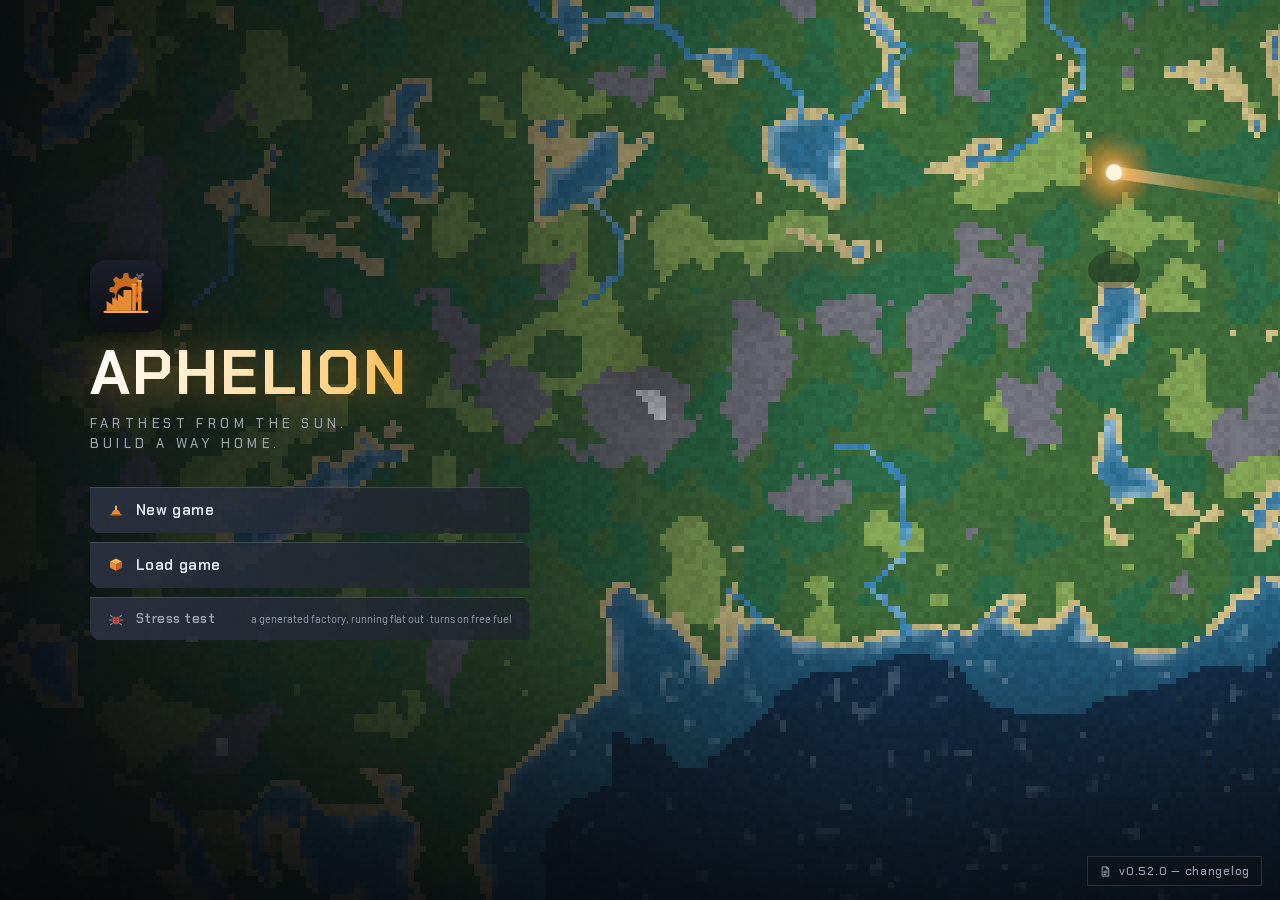
==== index.html @ 9bd1538e "Deploy demo — v0.52.0" ====
<!doctype html>
<html lang="en">
  <head>
    <meta charset="UTF-8" />
    <meta name="viewport" content="width=device-width, initial-scale=1.0" />
    <link rel="icon" href="./favicon.ico" sizes="16x16 32x32 48x48 64x64 256x256" />
    <link rel="icon" type="image/svg+xml" href="./icon.svg" />
    <link rel="icon" type="image/png" sizes="256x256" href="./icon-256.png" />
    <link rel="apple-touch-icon" href="./icon-192.png" />
    <link rel="manifest" href="./manifest.webmanifest" />
    <meta name="theme-color" content="#0f1116" />
    <title>Aphelion</title>
    <script type="module" crossorigin src="./assets/index-D5P4WOGK.js"></script>
    <link rel="stylesheet" crossorigin href="./assets/index-BuxXtke6.css">
  </head>
  <body>
    <div id="root"></div>
  </body>
</html>
---- assets/index-BuxXtke6.css ----
@font-face{font-family:Chakra Petch;font-style:normal;font-display:swap;font-weight:500;src:url(./chakra-petch-latin-500-normal-BR1ody1F.woff2) format("woff2"),url(./chakra-petch-latin-500-normal-CnUQnZ4D.woff) format("woff")}@font-face{font-family:Chakra Petch;font-style:normal;font-display:swap;font-weight:600;src:url(./chakra-petch-latin-600-normal-DVQm9bgb.woff2) format("woff2"),url(./chakra-petch-latin-600-normal-DQKfcdKo.woff) format("woff")}@font-face{font-family:Chakra Petch;font-style:normal;font-display:swap;font-weight:700;src:url(./chakra-petch-latin-700-normal-CnDBPjkL.woff2) format("woff2"),url(./chakra-petch-latin-700-normal-D1s_c2du.woff) format("woff")}@font-face{font-family:Barlow;font-style:normal;font-display:swap;font-weight:400;src:url(./barlow-latin-400-normal-qiz4-Cze.woff2) format("woff2"),url(./barlow-latin-400-normal-fsAxiSwU.woff) format("woff")}@font-face{font-family:Barlow;font-style:normal;font-display:swap;font-weight:500;src:url(./barlow-latin-500-normal-BPAOfeC8.woff2) format("woff2"),url(./barlow-latin-500-normal-C1h8hMer.woff) format("woff")}@font-face{font-family:Barlow;font-style:normal;font-display:swap;font-weight:600;src:url(./barlow-latin-600-normal-DILqtrty.woff2) format("woff2"),url(./barlow-latin-600-normal-CNwfPWQD.woff) format("woff")}@font-face{font-family:Barlow;font-style:normal;font-display:swap;font-weight:700;src:url(./barlow-latin-700-normal-A9pxMQ4z.woff2) format("woff2"),url(./barlow-latin-700-normal-__SGTsZ1.woff) format("woff")}:root{--bg: #0f1116;--panel: #191c24;--panel-2: #212530;--border: #2c313d;--text: #e6e9ef;--muted: #9aa3b2;--accent: #f5a623;--font-display: "Chakra Petch", system-ui, sans-serif;--font-body: "Barlow", system-ui, -apple-system, "Segoe UI", Roboto, sans-serif;--snap: cubic-bezier(.2, .9, .3, 1.4);--snap-fast: .1s var(--snap);--hud-top: 44px;--hud-bottom: 58px;--inv-rail: 318px;--chamfer: 12px;--chamfer-sm: 7px;--panel-face: linear-gradient(to bottom, #232833, #171a22);--panel-face-lit: linear-gradient(to bottom, #2b3140, #1d212b);--edge-hi: rgba(255, 255, 255, .14);--edge-lo: rgba(0, 0, 0, .55);--cast: 0 10px 30px rgba(0, 0, 0, .55);color-scheme:dark}*{box-sizing:border-box}body{margin:0;height:100vh;overflow:hidden;background:var(--bg);color:var(--text);font-family:var(--font-display);font-variant-numeric:tabular-nums;-webkit-user-select:none;user-select:none}.cheat-hint,.cheat-toggle-hint,.sensor-note,.hub-relocate-hint,.building-desc,.hub-lead,.burner-fuel-hint,.burner-hint,.inv-hint,.inv-bin-hint,.item-popover-desc,.map-power-hint,.map-power-hint-done,.map-power-confirm-note,.power-draft-tip,.power-build-tip,.belt-draft-tip,.belt-build-tip,.map-belt-hint,.map-belt-hint-text{font-family:var(--font-body);font-variant-numeric:normal;letter-spacing:.01em}.app{position:fixed;top:0;right:0;bottom:0;left:0;overflow:hidden}.stage{position:absolute;top:0;right:0;bottom:0;left:0;z-index:0}.hud-strip{position:absolute;top:0;left:0;right:0;z-index:35;display:flex;align-items:center;justify-content:space-between;gap:12px;padding:8px 14px;background:linear-gradient(to bottom,#080a0ee6,#080a0e00);pointer-events:none}.hud-strip>*{pointer-events:auto}.brand{display:flex;align-items:center;gap:8px;font-size:15px;font-weight:700;text-transform:uppercase;letter-spacing:.14em;color:var(--muted);text-shadow:0 1px 3px rgba(0,0,0,.8)}.brand-icon{width:22px;height:22px}.hud-strip-actions{display:flex;align-items:center;gap:8px}.ui-icon{vertical-align:middle;flex-shrink:0}.topbar-actions{display:flex;align-items:center;gap:8px}.reset,.options-btn{display:inline-flex;align-items:center;gap:6px;background:#181b23d1;border:none;color:var(--muted);padding:6px 12px;border-radius:3px;font-size:12px;font-weight:600;text-transform:uppercase;letter-spacing:.08em;cursor:pointer;box-shadow:inset 0 1px 0 var(--edge-hi),inset 0 0 0 1px #ffffff14,inset 0 -2px 0 var(--edge-lo);transition:color .1s var(--snap),background .1s var(--snap),transform .06s var(--snap)}.reset:hover,.options-btn:hover{color:var(--text);background:var(--panel-face-lit)}.reset:active,.options-btn:active{transform:translateY(2px);box-shadow:inset 0 1px 0 var(--edge-hi),inset 0 0 0 1px #ffffff14,inset 0 -1px 0 var(--edge-lo)}.options-modal{text-align:left;min-width:300px}.options-modal h2{margin:0 0 18px}.option-row{display:flex;flex-direction:column;gap:10px;margin-bottom:22px}.option-label{font-size:13px;color:var(--muted);text-transform:uppercase;letter-spacing:.06em}.lang-select{position:relative;min-width:180px}.options-modal .lang-trigger{width:100%;margin-top:0;display:flex;align-items:center;gap:10px;background:var(--panel-2);color:var(--text);border:1px solid var(--border);font-weight:600;padding:9px 12px;cursor:pointer}.options-modal .lang-trigger:hover,.lang-select.open .lang-trigger{border-color:var(--muted)}.lang-caret{margin-left:auto;color:var(--muted);font-size:12px;transition:transform .15s ease}.lang-select.open .lang-caret{transform:rotate(180deg)}.lang-menu{position:absolute;top:calc(100% + 4px);left:0;right:0;margin:0;padding:4px;list-style:none;background:var(--panel-2);border:1px solid var(--border);border-radius:3px;box-shadow:0 8px 24px #0006;z-index:20}.options-modal .lang-option{width:100%;margin-top:0;display:flex;align-items:center;gap:10px;background:transparent;color:var(--text);border:1px solid transparent;font-weight:600;padding:8px 10px;cursor:pointer}.options-modal .lang-option:hover{background:var(--panel)}.options-modal .lang-option.active{color:var(--accent)}.lang-name{flex:1;text-align:left}.lang-flag{width:22px;height:15px;border-radius:2px;object-fit:cover;flex:none;box-shadow:0 0 0 1px #00000040}.options-modal .modal-close-btn{width:100%}.cheat-section{margin:4px 0 22px;padding:14px 14px 16px;border:1px dashed var(--border);border-radius:3px;background:var(--panel-2)}.cheat-heading{margin:0 0 4px;font-size:13px;text-transform:uppercase;letter-spacing:.06em;color:var(--muted);display:flex;align-items:center;gap:6px}.cheat-hint{margin:0 0 14px;font-size:12px;color:var(--muted)}.cheat-row{margin-bottom:0}.cheat-row .option-label{display:flex;align-items:baseline;justify-content:space-between;text-transform:none;letter-spacing:normal;font-size:14px;color:var(--text)}.cheat-value{font-variant-numeric:tabular-nums;font-weight:700;color:var(--accent)}.cheat-slider{width:100%;accent-color:var(--accent);cursor:pointer}.cheat-toggle-row{margin-top:16px}.cheat-toggle-label{flex-direction:column;align-items:flex-start;gap:2px}.cheat-toggle-hint{margin:0}.options-modal .cheat-switch{display:flex;align-items:center;gap:10px;margin-top:10px;padding:0;border:0;border-radius:0;background:none;cursor:pointer;color:var(--muted);font-size:13px;font-weight:700}.cheat-switch-track{position:relative;width:44px;height:24px;border-radius:2px;background:#12141a;border:1px solid var(--border);box-shadow:inset 0 2px 3px #0009;transition:background .12s var(--snap),border-color .12s var(--snap)}.cheat-switch-thumb{position:absolute;top:2px;left:2px;width:18px;height:18px;border-radius:2px;background:var(--muted);box-shadow:inset 0 1px #ffffff59,inset 0 -2px #00000059;transition:transform .12s var(--snap),background .12s var(--snap)}.cheat-switch.on .cheat-switch-track{background:color-mix(in srgb,var(--accent) 35%,transparent);border-color:var(--accent)}.cheat-switch.on .cheat-switch-thumb{transform:translate(20px);background:var(--accent)}.cheat-switch.on .cheat-switch-text{color:var(--accent)}.chamfer{clip-path:polygon(var(--chamfer) 0,calc(100% - var(--chamfer)) 0,100% var(--chamfer),100% calc(100% - var(--chamfer)),calc(100% - var(--chamfer)) 100%,var(--chamfer) 100%,0 calc(100% - var(--chamfer)),0 var(--chamfer))}.droppod{position:absolute;top:0;right:0;bottom:0;left:0;overflow-y:auto;padding:60px 20px 90px;margin:0 auto;max-width:780px}.hud-panel{--chamfer: 14px;position:absolute;left:18px;top:calc(var(--hud-top) + 8px);max-height:calc(100% - var(--hud-top) - var(--hud-bottom) - 20px);z-index:30;width:min(var(--panel-w, 560px),calc(100vw - 36px - var(--inv-rail)));min-width:280px;padding:1px;background:linear-gradient(to bottom,#3a4152,#23262f);clip-path:polygon(var(--chamfer) 0,calc(100% - var(--chamfer)) 0,100% var(--chamfer),100% calc(100% - var(--chamfer)),calc(100% - var(--chamfer)) 100%,var(--chamfer) 100%,0 calc(100% - var(--chamfer)),0 var(--chamfer));filter:drop-shadow(0 18px 40px rgba(0,0,0,.7));animation:hud-panel-in .14s var(--snap)}.hud-panel-hub{--panel-w: 940px}.hud-panel-tech{--panel-w: 1180px;height:calc(100% - var(--hud-top) - var(--hud-bottom) - 20px)}.hud-panel-tech .hud-panel-body,.hud-panel-tech .tech{display:flex;flex-direction:column;min-height:0;height:100%}.hud-panel-sources,.hud-panel-buildings{--panel-w: 620px}.hud-panel-close{position:absolute;top:10px;right:12px;z-index:2;display:grid;place-items:center;width:28px;height:28px;padding:0;background:none;border:none;border-radius:var(--chamfer-sm);color:var(--muted);cursor:pointer}.hud-panel-close:hover{color:var(--text);background:#ffffff0f}.hud-panel-body{max-height:calc(100vh - var(--hud-top) - var(--hud-bottom) - 22px);overflow-y:auto;overscroll-behavior:contain;padding:18px 20px;background:linear-gradient(to bottom,#15171e,#101218);clip-path:polygon(var(--chamfer) 0,calc(100% - var(--chamfer)) 0,100% var(--chamfer),100% calc(100% - var(--chamfer)),calc(100% - var(--chamfer)) 100%,var(--chamfer) 100%,0 calc(100% - var(--chamfer)),0 var(--chamfer))}@keyframes hud-panel-in{0%{opacity:0;transform:translate(-10px)}to{opacity:1;transform:none}}@media(prefers-reduced-motion:reduce){.hud-panel{animation:none}}@media(max-width:720px){:root{--inv-rail: 258px}.hud-panel{left:10px}}.action-bar{position:absolute;left:0;right:0;bottom:0;z-index:35;display:flex;justify-content:center;gap:6px;padding:10px 14px 14px;background:linear-gradient(to top,#080a0eeb,#080a0e00);pointer-events:none}.action-bar>*{pointer-events:auto}.tab{--chamfer: var(--chamfer-sm);position:relative;display:inline-flex;align-items:center;justify-content:center;gap:8px;min-width:108px;padding:9px 20px 10px;font-size:13px;font-weight:700;text-transform:uppercase;letter-spacing:.1em;color:var(--muted);cursor:pointer;border:none;background:var(--panel-face);box-shadow:inset 0 1px 0 var(--edge-hi),inset 0 -2px 0 var(--edge-lo),inset 0 0 0 1px #ffffff0f;clip-path:polygon(var(--chamfer) 0,calc(100% - var(--chamfer)) 0,100% var(--chamfer),100% 100%,0 100%,0 var(--chamfer));transition:color .1s var(--snap),background .1s var(--snap),transform .06s var(--snap)}.tab:hover{color:var(--text);background:var(--panel-face-lit)}.tab:active{transform:translateY(2px);box-shadow:inset 0 1px 0 var(--edge-hi),inset 0 -1px 0 var(--edge-lo)}.tab.active{color:#1a1200;background:linear-gradient(to bottom,#ffc257,var(--accent));box-shadow:inset 0 1px #ffffff73,inset 0 -2px #0006}.tab-key{font:inherit;font-size:9px;letter-spacing:0;line-height:1;padding:3px 4px;border-radius:2px;color:var(--muted);background:#ffffff0d;border:1px solid rgba(255,255,255,.14)}.tab:hover .tab-key{color:var(--text)}.tab.active .tab-key{color:#0009;background:#0000001a;border-color:#00000040}.inv-toggle .inv-key{font-size:9px;padding:2px 3px}.map-scan-btn .map-key{font-size:9px}.map-scan-btn:hover .map-key,.map-scan-btn.scanning .map-key{color:var(--accent);border-color:color-mix(in srgb,var(--accent) 45%,transparent)}.tab.attention{position:relative;color:var(--text);animation:tab-attention 1.8s ease-in-out infinite}.tab-badge{position:absolute;top:6px;right:6px;width:8px;height:8px;border-radius:50%;background:var(--accent);box-shadow:0 0 0 0 var(--accent);animation:tab-badge-pulse 1.8s ease-in-out infinite}@keyframes tab-attention{0%,to{color:var(--text)}50%{color:var(--accent)}}@keyframes tab-badge-pulse{0%,to{box-shadow:0 0 color-mix(in srgb,var(--accent) 70%,transparent)}50%{box-shadow:0 0 0 5px color-mix(in srgb,var(--accent) 0%,transparent)}}.sources h2,.buildings h2,.inventory h2,.hub h2,.droppod h2{margin:0 0 12px;font-size:15px;font-weight:700;text-transform:uppercase;letter-spacing:.12em;color:var(--muted)}.source-list{list-style:none;padding:0;margin:0;display:grid;grid-template-columns:repeat(auto-fit,minmax(300px,1fr));gap:12px}.source-card{--chamfer: var(--chamfer-sm);position:relative;background:var(--panel-face);border:none;border-radius:0;padding:14px 16px;box-shadow:inset 0 1px 0 var(--edge-hi),inset 0 -2px 0 var(--edge-lo),inset 0 0 0 1px #ffffff0d;clip-path:polygon(var(--chamfer) 0,100% 0,100% 100%,0 100%,0 var(--chamfer))}.source-head{display:flex;align-items:center;gap:10px}.source-title{display:flex;flex-direction:column;gap:2px;margin-right:auto}.source-name{font-weight:700}.quality{font-size:11px;text-transform:uppercase;letter-spacing:.05em;font-weight:700;width:fit-content;padding:1px 8px;border-radius:2px}.quality-poor{color:#b7bcc6;background:#9aa3b229}.quality-normal{color:#ffcf7a;background:#f5a62329}.quality-pure{color:#7fe0a0;background:#57c96429}.mine-btn{background:linear-gradient(to bottom,#ffc257,var(--accent));color:#1a1200;border:none;padding:8px 18px;border-radius:3px;font-size:13px;font-weight:700;text-transform:uppercase;letter-spacing:.06em;cursor:pointer;box-shadow:inset 0 1px #ffffff73,inset 0 -2px #00000061;transition:filter .1s var(--snap),transform .06s var(--snap)}.mine-btn:hover{filter:brightness(1.08)}.mine-btn:active:not(:disabled){transform:translateY(2px);box-shadow:inset 0 1px #ffffff4d,inset 0 -1px #00000061}.mine-btn.active{background:#2c313d;color:var(--text);border:1px solid var(--border)}.mine-btn:disabled{background:#2c313d;color:var(--muted);cursor:not-allowed;filter:none}.mine-btn.travel-btn{background:transparent;color:var(--accent);border:1px dashed color-mix(in srgb,var(--accent) 55%,transparent);font-weight:600;white-space:nowrap}.mine-btn.travel-btn:hover{filter:none;background:color-mix(in srgb,var(--accent) 10%,transparent)}.sensor .hub-lead{margin:0 0 18px}.sensor-panel{position:relative;margin-bottom:4px}.sensor-scrim{position:absolute;top:0;right:0;bottom:0;left:0;z-index:1;border-radius:3px;background:color-mix(in srgb,var(--panel) 60%,transparent);-webkit-backdrop-filter:blur(1.5px);backdrop-filter:blur(1.5px);animation:sensor-pop-fade .16s ease-out}.sensor-popover{position:absolute;left:50%;top:50%;z-index:2;width:min(360px,calc(100% - 32px));max-height:calc(100% - 32px);overflow-y:auto;padding:14px 16px;background:var(--panel-2);border:1px solid var(--border);border-radius:3px;box-shadow:0 18px 42px -14px #000000bf,0 0 0 1px #0003;transform:translate(-50%,-50%);animation:sensor-pop .18s cubic-bezier(.2,.9,.35,1.2)}@keyframes sensor-pop{0%{opacity:0;transform:translate(-50%,calc(-50% + 10px)) scale(.94)}to{opacity:1;transform:translate(-50%,-50%) scale(1)}}@keyframes sensor-pop-fade{0%{opacity:0}to{opacity:1}}.sensor-popover-title{margin:0 0 10px;font-size:12px;font-weight:700;text-transform:uppercase;letter-spacing:.07em;color:var(--muted)}.sensor-popover-list{list-style:none;margin:0;padding:0;display:flex;flex-direction:column;gap:8px}.sensor-find{display:flex;align-items:center;gap:10px;padding:8px 10px;background:var(--panel);border:1px solid var(--border);border-radius:3px}.sensor-find .source-title{margin-right:auto}.progress-fill.sensor-fill{background:#46b1d6}.sensor-note{margin:14px 0 0;font-size:13px;color:var(--muted)}.progress{height:10px;background:var(--panel-2);border-radius:2px;overflow:hidden;margin:12px 0 8px}.progress-fill{height:100%;border-radius:2px;transition:width .08s linear}.source-foot{display:flex;justify-content:space-between;font-size:13px;color:var(--muted);font-variant-numeric:tabular-nums}.source-foot .mining{color:var(--accent);font-weight:600}.source-foot .warn{color:#e0864f;font-weight:600}.miner-row{display:flex;align-items:center;gap:8px;margin-top:10px;padding-top:10px;border-top:1px dashed var(--border)}.miner-status{display:flex;align-items:center;gap:6px;flex:1;font-size:13px;color:var(--muted);font-variant-numeric:tabular-nums}.miner-status.active{color:#57c964;font-weight:600}.miner-status.full{color:#f2b03a;font-weight:600}.miner-status.nopower{color:#e0a04a;font-weight:600}.miner-mk1-cost{flex-wrap:wrap}.mk1-cost-list{display:inline-flex;align-items:center;gap:8px;margin-left:2px}.mk1-cost-item{display:inline-flex;align-items:center;gap:2px;font-variant-numeric:tabular-nums}.mk1-cost-item.short{color:#e0655a}.mine-btn.auto-badge{background:#57c96429;color:#7fe0a0;cursor:default;filter:none;white-space:nowrap}.mine-btn.auto-badge:hover{filter:none}.mine-btn.powered-badge{display:inline-flex;align-items:center;gap:4px;background:color-mix(in srgb,#ffd24a 20%,transparent);color:#ffd24a;border:1px solid color-mix(in srgb,#ffd24a 45%,transparent);cursor:default;filter:none;white-space:nowrap}.mine-btn.powered-badge:hover{filter:none}.mine-btn.powered-badge.nopower{background:color-mix(in srgb,var(--muted) 14%,transparent);color:var(--muted);border-color:color-mix(in srgb,var(--muted) 40%,transparent)}.mine-btn.powered-badge.tripped{background:color-mix(in srgb,#d9534f 15%,transparent);color:#ff7a6b;border-color:color-mix(in srgb,#d9534f 50%,transparent)}.source-card.powered{border-color:color-mix(in srgb,#ffd24a 40%,var(--border))}.buffer-row{display:flex;align-items:center;flex-wrap:wrap;gap:8px;margin-top:12px}.buffer-row>button{flex-shrink:0}.buffer-chip{display:flex;align-items:center;gap:8px;flex:1;background:var(--panel-2);border:1px solid var(--border);border-radius:3px;padding:8px 12px;font-size:13px;font-variant-numeric:tabular-nums}.buffer-chip.empty{color:var(--muted)}.anchor-wrap{display:inline-flex}.flight-layer{position:fixed;top:0;right:0;bottom:0;left:0;z-index:40;pointer-events:none;overflow:hidden}.flying-item{position:fixed;filter:drop-shadow(0 3px 7px rgba(0,0,0,.55));will-change:transform,opacity;animation-name:item-fly;animation-timing-function:cubic-bezier(.45,0,.4,1);animation-fill-mode:forwards;animation-iteration-count:1}@keyframes item-fly{0%{transform:translate(-50%,-50%) scale(.5);opacity:0}30%{transform:translate(-50%,-50%) translate(calc(var(--dx) * .2),calc(var(--dy) * .45 - 46px)) scale(1.2);opacity:1}to{transform:translate(-50%,-50%) translate(var(--dx),var(--dy)) scale(.7);opacity:.85}}.item-icon{flex:none;object-fit:contain;vertical-align:middle;-webkit-user-select:none;user-select:none}.item-dot{flex:none;border-radius:3px;transform:rotate(45deg);display:inline-block}.source-icon{filter:drop-shadow(0 1px 2px rgba(0,0,0,.35))}.draggable{cursor:grab}.draggable:active{cursor:grabbing}.collect-btn,.load-btn{background:#f5a6231a;border:none;color:var(--accent);padding:7px 14px;border-radius:3px;font-weight:700;font-size:13px;text-transform:uppercase;letter-spacing:.06em;cursor:pointer;box-shadow:inset 0 0 0 1px var(--accent),inset 0 1px #ffffff2e,inset 0 -2px #00000059;transition:background .1s var(--snap),transform .06s var(--snap)}.collect-btn:hover:not(:disabled),.load-btn:hover:not(:disabled){background:#f5a6233d}.collect-btn:active:not(:disabled),.load-btn:active:not(:disabled){transform:translateY(2px);box-shadow:inset 0 0 0 1px var(--accent),inset 0 -1px #00000059}.collect-btn:disabled,.load-btn:disabled{opacity:.4;cursor:not-allowed}.load-amount{display:inline-flex;align-items:center;gap:6px}.load-amount input{width:58px;padding:6px 8px;border:1px solid var(--border);border-radius:3px;background:var(--panel-2);color:var(--text);font-size:13px;font-variant-numeric:tabular-nums}.load-amount input:disabled{opacity:.4;cursor:not-allowed}.io-slot{display:flex;flex-wrap:wrap;align-items:center;gap:8px;margin-top:12px;padding:10px 12px;border:1px dashed var(--border);border-radius:3px}.io-slot>button,.io-slot .io-amount{flex-shrink:0}.io-slot.drop-over{border-color:var(--accent);background:#f5a62314}.io-slot-label{font-size:11px;text-transform:uppercase;letter-spacing:.05em;color:var(--muted);flex:none}.io-slot-body{display:flex;align-items:center;gap:8px;flex:1 1 auto;min-width:0;overflow:hidden;white-space:nowrap;font-size:13px;font-variant-numeric:tabular-nums;border:1px solid var(--border);border-radius:3px;padding:6px 10px;background:var(--panel-2)}.unload-btn{background:var(--panel-face);border:none;color:var(--muted);padding:7px 12px;border-radius:3px;font-weight:700;font-size:13px;text-transform:uppercase;letter-spacing:.06em;cursor:pointer;box-shadow:inset 0 1px 0 var(--edge-hi),inset 0 0 0 1px #ffffff12,inset 0 -2px 0 var(--edge-lo);transition:color .1s var(--snap),background .1s var(--snap),transform .06s var(--snap)}.unload-btn:hover:not(:disabled){color:var(--text);background:var(--panel-face-lit)}.unload-btn:active:not(:disabled){transform:translateY(2px);box-shadow:inset 0 1px 0 var(--edge-hi),inset 0 -1px 0 var(--edge-lo)}.unload-btn:disabled{opacity:.4;cursor:not-allowed}.building-actions{display:flex;justify-content:flex-end;margin-top:12px}.dismantle-btn{background:var(--panel-face);border:none;color:var(--muted);padding:7px 14px;border-radius:3px;font-weight:700;font-size:13px;text-transform:uppercase;letter-spacing:.06em;cursor:pointer;box-shadow:inset 0 1px 0 var(--edge-hi),inset 0 0 0 1px #ffffff12,inset 0 -2px 0 var(--edge-lo);transition:color .1s var(--snap),background .1s var(--snap),transform .06s var(--snap)}.dismantle-btn:active:not(:disabled){transform:translateY(2px);box-shadow:inset 0 1px 0 var(--edge-hi),inset 0 -1px 0 var(--edge-lo)}.dismantle-btn:hover:not(:disabled){color:#ff6b6b;border-color:#ff6b6b}.dismantle-btn:disabled{opacity:.4;cursor:not-allowed}.confirm-anchor{position:relative;display:inline-flex}.confirm-popover{position:absolute;z-index:60;width:250px;padding:14px;background:var(--panel);border:1px solid var(--border);border-radius:3px;box-shadow:0 14px 34px #00000080;text-align:left;animation:confirm-pop .12s ease-out}.confirm-popover.bottom-start{top:calc(100% + 9px);left:0;transform-origin:top left}.confirm-popover.bottom-end{top:calc(100% + 9px);right:0;transform-origin:top right}.confirm-popover.top-start{bottom:calc(100% + 9px);left:0;transform-origin:bottom left}.confirm-popover.top-end{bottom:calc(100% + 9px);right:0;transform-origin:bottom right}.confirm-popover:after{content:"";position:absolute;width:10px;height:10px;background:var(--panel);transform:rotate(45deg)}.confirm-popover.bottom-start:after,.confirm-popover.bottom-end:after{top:-6px;border-left:1px solid var(--border);border-top:1px solid var(--border)}.confirm-popover.top-start:after,.confirm-popover.top-end:after{bottom:-6px;border-right:1px solid var(--border);border-bottom:1px solid var(--border)}.confirm-popover.bottom-start:after,.confirm-popover.top-start:after{left:18px}.confirm-popover.bottom-end:after,.confirm-popover.top-end:after{right:18px}.confirm-message{margin:0 0 14px;font-size:13px;line-height:1.45;color:var(--text)}.confirm-actions{display:flex;justify-content:flex-end;gap:8px}.confirm-actions.stacked{flex-direction:column-reverse;align-items:stretch}.confirm-popover .confirm-cancel,.confirm-popover .confirm-secondary,.confirm-popover .confirm-ok{margin:0;padding:7px 14px;border-radius:3px;font-weight:700;font-size:13px;cursor:pointer;border:1px solid var(--border)}.confirm-actions.stacked .confirm-cancel,.confirm-actions.stacked .confirm-secondary,.confirm-actions.stacked .confirm-ok{text-align:center}.confirm-popover .confirm-cancel{background:transparent;color:var(--muted)}.confirm-popover .confirm-cancel:hover{color:var(--text);border-color:var(--muted)}.confirm-popover .confirm-secondary{background:transparent;color:#e5848a;border-color:#e5484d80}.confirm-popover .confirm-secondary:hover{color:#fff;background:#e5484d2e;border-color:#e5484d}.confirm-popover .confirm-ok{background:var(--accent);color:#1a1200;border-color:transparent}.confirm-popover .confirm-ok.danger{background:#e5484d;color:#fff}.confirm-popover .confirm-ok:hover{filter:brightness(1.08)}@keyframes confirm-pop{0%{opacity:0;transform:scale(.96)}to{opacity:1;transform:scale(1)}}.hub-relocate{display:flex;align-items:center;gap:12px;flex-wrap:wrap;margin:0 0 16px}.hub-relocate-hint,.building-desc{color:var(--muted);font-size:12px}.construct-heading{margin:20px 0 12px;font-size:15px;color:var(--muted);text-transform:uppercase;letter-spacing:.06em}.buildings-none-near{margin:0 0 4px;font-size:13px;color:var(--muted);font-style:italic}.buildings-far{margin-top:20px}.far-toggle{display:flex;align-items:center;gap:8px;width:100%;padding:8px 2px;margin-bottom:12px;background:transparent;border:none;border-bottom:1px solid var(--border);color:var(--muted);font-size:15px;font-weight:600;text-transform:uppercase;letter-spacing:.06em;cursor:pointer}.far-toggle:hover{color:var(--text)}.far-chevron{display:inline-block;transition:transform .18s ease;font-size:12px}.far-chevron.collapsed{transform:rotate(-90deg)}.build-btn{background:linear-gradient(to bottom,#ffc257,var(--accent));color:#1a1200;border:none;padding:8px 18px;border-radius:3px;font-size:13px;font-weight:700;text-transform:uppercase;letter-spacing:.06em;cursor:pointer;box-shadow:inset 0 1px #ffffff73,inset 0 -2px #00000061;transition:filter .1s var(--snap),transform .06s var(--snap)}.build-btn:hover:not(:disabled){filter:brightness(1.08)}.build-btn:active:not(:disabled){transform:translateY(2px);box-shadow:inset 0 1px #ffffff4d,inset 0 -1px #00000061}.build-btn:disabled{background:#2c313d;color:var(--muted);cursor:not-allowed}.build-cost{margin-top:12px;font-size:13px;color:var(--accent);font-variant-numeric:tabular-nums}.hub h2{margin:0 0 12px}.hub-lead{color:var(--muted);line-height:1.5;max-width:560px}.hub-body{margin-top:16px}.hub-milestones{margin-top:20px}.hub-milestones .construct-heading{margin-top:0}.milestone-list{grid-template-columns:1fr}.craft-grid{list-style:none;padding:0;margin:0 0 4px;display:grid;grid-template-columns:repeat(auto-fill,minmax(150px,1fr));gap:8px}.craft-tile{width:100%;display:flex;flex-direction:column;gap:6px;padding:10px 12px;background:var(--panel);border:1px solid var(--border);border-radius:3px;color:inherit;font:inherit;text-align:left;cursor:pointer;transition:border-color .12s ease,background .12s ease}.craft-tile:hover:not(:disabled){border-color:color-mix(in srgb,var(--accent) 55%,var(--border))}.craft-tile:disabled{cursor:not-allowed;opacity:.5}.craft-tile.active{border-color:var(--accent);background:color-mix(in srgb,var(--accent) 10%,var(--panel))}.craft-tile-head{display:flex;align-items:center;gap:7px;min-width:0}.craft-tile-icon{filter:drop-shadow(0 1px 2px rgba(0,0,0,.35));flex:0 0 auto}.craft-tile-name{font-weight:700;font-size:13px;white-space:nowrap;overflow:hidden;text-overflow:ellipsis}.craft-tile-recipe{display:flex;align-items:center;flex-wrap:wrap;gap:3px 5px;font-size:12px;color:var(--muted);font-variant-numeric:tabular-nums}.craft-io{display:inline-flex;align-items:center;gap:2px}.craft-io .craft-amt{font-weight:600}.craft-plus{margin-right:2px;opacity:.7}.craft-tile-recipe .arrow{opacity:.7}.craft-tile-bar{height:5px;background:var(--panel-2);border-radius:2px;overflow:hidden}.craft-tile-foot{display:flex;justify-content:space-between;font-size:11px;color:var(--muted);font-variant-numeric:tabular-nums}.craft-tile-foot .mining{color:var(--accent);font-weight:600}.hub-burners{margin-top:26px}.burner-panel{margin-top:12px;padding:14px 16px;background:var(--panel);border:1px solid var(--border);border-radius:3px;display:flex;flex-direction:column;gap:12px}.burner-head{display:flex;align-items:center;justify-content:space-between;gap:12px}.burner-title{display:inline-flex;align-items:center;gap:7px;font-weight:600;color:var(--text)}.burner-status{font-size:11px;font-weight:700;letter-spacing:.03em;text-transform:uppercase;padding:3px 9px;border-radius:2px;border:1px solid var(--border);color:var(--muted)}.burner-status.running{color:#7fd88a;border-color:color-mix(in srgb,#7fd88a 45%,transparent);background:color-mix(in srgb,#7fd88a 12%,transparent)}.burner-status.empty{color:#e0b04a;border-color:color-mix(in srgb,#e0b04a 45%,transparent);background:color-mix(in srgb,#e0b04a 12%,transparent)}.burner-status.paused{color:var(--muted)}.burner-status.tripped{color:#ff7a6b;border-color:color-mix(in srgb,#d9534f 55%,transparent);background:color-mix(in srgb,#d9534f 16%,transparent)}.burner-trip{display:flex;align-items:center;justify-content:space-between;gap:10px;flex-wrap:wrap;margin-top:10px;padding:9px 12px;border-radius:3px;border:1px solid color-mix(in srgb,#d9534f 55%,transparent);background:color-mix(in srgb,#d9534f 12%,transparent)}.burner-trip-msg{display:inline-flex;align-items:center;gap:6px;font-size:12.5px;color:#ff9a8e}.burner-reset{flex:none;padding:7px 14px;border-radius:3px;font-weight:700;color:#2a0f0c;background:#ff7a6b;border:none;cursor:pointer;transition:filter .15s ease}.burner-reset:hover{filter:brightness(1.08)}.burner-output{display:flex;align-items:baseline;gap:8px}.burner-kw{display:inline-flex;align-items:baseline;gap:6px;color:var(--accent);font-variant-numeric:tabular-nums}.burner-kw-now{font-size:30px;font-weight:700;line-height:1}.burner-kw-unit{font-size:14px;font-weight:600}.burner-kw-max{font-size:12px;color:var(--muted);font-variant-numeric:tabular-nums}.burner-graph{margin:0}.burner-graph-svg{display:block;width:100%;height:72px;background:var(--panel-2);border:1px solid var(--border);border-radius:3px}.burner-graph-grid{stroke:var(--border);stroke-width:1;stroke-dasharray:3 4}.burner-graph-axis{stroke:var(--border);stroke-width:1}.burner-graph-area{fill:color-mix(in srgb,var(--accent) 22%,transparent);stroke:none}.burner-graph-line{stroke:var(--accent);stroke-width:2;stroke-linejoin:round;stroke-linecap:round;vector-effect:non-scaling-stroke}.burner-graph-dot{fill:var(--accent)}.burner-graph-caption{display:flex;justify-content:space-between;margin-top:5px;font-size:11px;color:var(--muted)}.burner-fuel{display:flex;flex-direction:column;gap:7px;padding:8px;margin:-2px;border:1px dashed transparent;border-radius:3px;transition:border-color .12s,background .12s}.burner-fuel.drop-over{border-color:color-mix(in srgb,var(--accent) 70%,transparent);background:color-mix(in srgb,var(--accent) 10%,transparent)}.burner-fuel-bar{height:6px;background:var(--panel-2);border-radius:2px;overflow:hidden}.burner-fuel-row{display:flex;align-items:center;justify-content:space-between;gap:10px;flex-wrap:wrap}.burner-fuel-actions{display:inline-flex;align-items:center;gap:8px;flex-wrap:wrap}.burner-load-amount{display:inline-flex;align-items:center;gap:4px}.burner-load-amount input{width:56px;padding:5px 7px;background:var(--panel-2);border:1px solid var(--border);border-radius:3px;color:var(--text);font-size:12px}.burner-load-amount input:focus{outline:none;border-color:var(--muted)}.burner-load-amount .load-btn{padding:5px 10px;background:#f5a62312;color:var(--accent);border:none;border-radius:3px;cursor:pointer;font-size:12px;box-shadow:inset 0 0 0 1px color-mix(in srgb,var(--accent) 45%,transparent),inset 0 -2px #0000004d}.burner-load-amount .load-btn:hover:not(:disabled){background:color-mix(in srgb,var(--accent) 20%,transparent)}.burner-load-amount .load-btn:disabled{opacity:.45;cursor:default;color:var(--muted);border-color:var(--border)}.burner-fuel-hint{font-size:11px;color:var(--muted)}.burner-fuel-amt{display:inline-flex;align-items:center;gap:6px;font-size:13px;color:var(--text);font-variant-numeric:tabular-nums}.burner-per-leaf{color:var(--muted);font-size:12px}.burner-fuel-actions{display:inline-flex;gap:8px}.burner-load{padding:5px 12px}.burner-unload{padding:5px 12px;background:var(--panel-face);color:var(--muted);border:none;border-radius:3px;font-size:12px;font-weight:700;text-transform:uppercase;letter-spacing:.06em;cursor:pointer;box-shadow:inset 0 1px 0 var(--edge-hi),inset 0 0 0 1px #ffffff12,inset 0 -2px 0 var(--edge-lo);transition:color .1s var(--snap),background .1s var(--snap),transform .06s var(--snap)}.burner-unload:active:not(:disabled){transform:translateY(2px);box-shadow:inset 0 1px 0 var(--edge-hi),inset 0 -1px 0 var(--edge-lo)}.burner-unload:hover:not(:disabled){color:var(--text);border-color:var(--muted)}.burner-unload:disabled{opacity:.45;cursor:default}.burner-hint{margin:0;font-size:11.5px;color:var(--muted)}.burner-toggle{align-self:flex-start;padding:8px 18px;border-radius:3px;border:none;background:#f5a6231f;color:var(--accent);font-size:13px;font-weight:700;text-transform:uppercase;letter-spacing:.06em;box-shadow:inset 0 0 0 1px var(--accent),inset 0 1px #ffffff2e,inset 0 -2px #00000059;cursor:pointer}.burner-toggle:hover{background:color-mix(in srgb,var(--accent) 26%,transparent)}.burner-toggle.paused{border-color:var(--border);background:transparent;color:var(--muted)}.burner-toggle.paused:hover{color:var(--text);border-color:var(--muted)}.hub-appearance{margin-top:26px}.avatar-customizer{display:flex;gap:20px;align-items:flex-start;margin-top:12px}.avatar-preview{flex:0 0 auto;display:grid;place-items:center;width:168px;height:168px;border-radius:3px;background:radial-gradient(circle at 50% 38%,color-mix(in srgb,var(--accent) 18%,transparent),transparent 68%),var(--panel-2, rgba(255, 255, 255, .04));border:1px solid var(--border, rgba(255, 255, 255, .08))}.avatar-parts{flex:1 1 0;min-width:0;display:flex;flex-direction:column;gap:12px}.avatar-part-row{display:flex;flex-direction:column;gap:6px}.avatar-part-label{font-size:12px;font-weight:600;letter-spacing:.04em;text-transform:uppercase;color:var(--muted)}.avatar-options{display:flex;flex-wrap:wrap;gap:7px}.avatar-chip{display:grid;place-items:center;width:46px;height:46px;padding:0;border-radius:3px;cursor:pointer;background:var(--panel-2, rgba(255, 255, 255, .04));border:1px solid var(--border, rgba(255, 255, 255, .1));overflow:hidden;transition:transform .1s ease,border-color .1s ease,box-shadow .1s ease}.avatar-chip:hover{transform:translateY(-1px);border-color:color-mix(in srgb,var(--accent) 55%,transparent)}.avatar-chip.selected{border-color:var(--accent);box-shadow:0 0 0 1px var(--accent),0 0 12px color-mix(in srgb,var(--accent) 45%,transparent)}.avatar-chip .avatar{pointer-events:none}@media(max-width:520px){.avatar-customizer{flex-direction:column;align-items:center}}.appearance-trigger{display:inline-flex;align-items:center;gap:10px;margin-top:12px;padding:6px 16px 6px 6px;border-radius:3px;cursor:pointer;color:var(--text);background:var(--panel-2, rgba(255, 255, 255, .04));border:1px solid var(--border, rgba(255, 255, 255, .1));transition:transform .1s ease,border-color .1s ease}.appearance-trigger:hover{transform:translateY(-1px);border-color:color-mix(in srgb,var(--accent) 55%,transparent)}.appearance-trigger .avatar{border-radius:3px;background:var(--panel, rgba(0, 0, 0, .2));pointer-events:none}.appearance-trigger-label{font-size:13px;font-weight:600}.appearance-overlay{position:fixed;top:0;right:0;bottom:0;left:0;z-index:100;display:flex;align-items:center;justify-content:center;padding:20px;background:#0000008c;-webkit-backdrop-filter:blur(2px);backdrop-filter:blur(2px)}.appearance-popover{position:relative;width:min(460px,100%);max-height:88vh;overflow:auto;padding:18px;background:var(--panel);border:1px solid var(--border);border-radius:3px;box-shadow:0 24px 60px #0009;animation:confirm-pop .12s ease-out;transform-origin:center}.appearance-popover-head{display:flex;align-items:center;gap:10px;margin-bottom:6px}.appearance-popover-title{font-size:14px;font-weight:600}.appearance-dirty{font-size:11px;font-weight:600;letter-spacing:.03em;text-transform:uppercase;color:var(--accent)}.appearance-close{margin-left:auto;display:grid;place-items:center;width:26px;height:26px;padding:0;border-radius:3px;cursor:pointer;color:var(--muted);background:transparent;border:1px solid transparent;font-size:13px}.appearance-close:hover{color:var(--text);border-color:var(--border)}.appearance-actions{display:flex;justify-content:flex-end;margin-top:14px}.appearance-save:disabled{opacity:.5;cursor:default}.appearance-discard{position:absolute;top:0;right:0;bottom:0;left:0;z-index:5;display:flex;flex-direction:column;justify-content:center;padding:24px;border-radius:3px;background:color-mix(in srgb,var(--panel) 90%,transparent);-webkit-backdrop-filter:blur(2px);backdrop-filter:blur(2px)}.appearance-discard .confirm-message{margin-bottom:16px;text-align:center}.appearance-discard .confirm-actions{justify-content:center}.milestone-stakes{margin:12px 0 0;font-size:13px;line-height:1.5;color:var(--text);border-left:2px solid var(--accent);padding-left:12px}.source-card.milestone.done{border-color:#3d6b3a}.source-card.milestone.done .source-name{color:#6fce6a}.source-card.milestone.done .milestone-stakes{color:var(--muted);border-left-color:#3d6b3a}.milestone-completed{margin-top:12px}.milestone-completed>summary{cursor:pointer;margin:0 0 12px;list-style:none;-webkit-user-select:none;user-select:none}.milestone-completed>summary::-webkit-details-marker{display:none}.milestone-completed>summary:before{content:"▶";display:inline-block;margin-right:8px;font-size:10px;transition:transform .15s ease}.milestone-completed[open]>summary:before{transform:rotate(90deg)}.milestone-completed>summary:hover{color:var(--text)}.droppod h2{margin:0 0 12px}.droppod .hub-lead{margin:0 0 18px}.droppod-card{border-color:var(--accent);box-shadow:0 0 0 1px var(--accent),0 0 26px -6px var(--accent);animation:pod-pulse 2.4s ease-in-out infinite}.droppod-btn{animation:pod-nudge 2.4s ease-in-out infinite}@keyframes pod-pulse{0%,to{box-shadow:0 0 0 1px var(--accent),0 0 22px -8px var(--accent)}50%{box-shadow:0 0 0 1px var(--accent),0 0 34px -2px var(--accent)}}@keyframes pod-nudge{0%,to{transform:scale(1)}50%{transform:scale(1.05)}}.io-slots{color:var(--muted);font-size:11px;font-variant-numeric:tabular-nums;margin-top:2px;letter-spacing:.02em}.source-card.locked{opacity:.75}.locked-req{color:var(--muted);font-size:12px}.progress-fill.locked-fill{background:var(--muted)}.recipe-select{display:flex;align-items:center;gap:8px;margin-top:12px;font-size:13px;color:var(--muted)}.recipe-select-field{position:relative;flex:1;display:flex}.recipe-select select{flex:1;-moz-appearance:none;appearance:none;-webkit-appearance:none;background:#12141a;color:var(--text);border:1px solid var(--border);border-radius:3px;padding:6px 28px 6px 8px;font-family:var(--font-display);font-size:13px;font-weight:600;cursor:pointer;box-shadow:inset 0 2px 3px #00000080}.recipe-select select:hover{border-color:var(--muted)}.recipe-select-caret{position:absolute;right:9px;top:50%;transform:translateY(-50%);display:flex;color:var(--muted);pointer-events:none}.recipe-io{margin-top:8px;font-size:13px;font-variant-numeric:tabular-nums}.recipe-io .arrow,.building-desc .arrow{color:var(--accent);margin:0 4px}.sensor-radial{position:relative;width:300px;height:300px;margin:18px auto 10px}.sensor-core{position:absolute;left:50%;top:50%;width:108px;height:108px;transform:translate(-50%,-50%)}.sensor-core-ring{position:absolute;top:0;right:0;bottom:0;left:0;border-radius:50%;background:conic-gradient(var(--accent) calc(var(--pct) * 1%),var(--border) 0);-webkit-mask:radial-gradient(farthest-side,transparent calc(100% - 6px),#000 calc(100% - 5px));mask:radial-gradient(farthest-side,transparent calc(100% - 6px),#000 calc(100% - 5px));transition:background .12s linear}.sensor-core.scanning .sensor-core-ring{animation:sensor-pulse 1.6s ease-in-out infinite}.sensor-core-face{position:absolute;top:12px;right:12px;bottom:12px;left:12px;border-radius:50%;background:var(--panel-2);border:1px solid var(--border);display:flex;flex-direction:column;align-items:center;justify-content:center;gap:2px}.sensor-core-glyph{font-size:26px;line-height:1}.sensor-core-secs{font-size:12px;font-weight:600;color:var(--muted);font-variant-numeric:tabular-nums}.sensor-core.scanning .sensor-core-secs{color:var(--text)}@keyframes sensor-pulse{0%,to{opacity:1}50%{opacity:.55}}.sensor-node{position:absolute;left:50%;top:50%;display:flex;flex-direction:column;align-items:center;gap:6px;width:84px;padding:0;background:none;border:none;cursor:pointer;color:var(--text)}.sensor-node-disc{display:flex;align-items:center;justify-content:center;width:56px;height:56px;border-radius:50%;background:var(--panel-2);border:1px solid var(--border);transition:border-color .12s,box-shadow .12s,transform .12s}.sensor-node-label{font-size:12px;color:var(--muted);text-align:center;line-height:1.2}.sensor-node:hover:not(:disabled) .sensor-node-disc{border-color:var(--muted);transform:scale(1.06)}.sensor-node.active .sensor-node-disc{border-color:var(--accent);box-shadow:0 0 0 2px var(--accent) inset,0 0 14px -2px var(--accent)}.sensor-node.active .sensor-node-label{color:var(--accent);font-weight:600}.sensor-node.spent:disabled{cursor:not-allowed;opacity:.4}.sensor-node.spent:disabled .sensor-node-disc{filter:grayscale(1)}.inventory{--chamfer: var(--chamfer-sm);position:absolute;right:18px;bottom:calc(var(--hud-bottom) + 58px);z-index:30;width:300px;max-width:calc(100vw - 36px);max-height:calc(100% - var(--hud-top) - var(--hud-bottom) - 80px);display:flex;flex-direction:column;background:var(--panel-face);box-shadow:inset 0 1px 0 var(--edge-hi),inset 0 0 0 1px #ffffff12;clip-path:polygon(var(--chamfer) 0,calc(100% - var(--chamfer)) 0,100% var(--chamfer),100% calc(100% - var(--chamfer)),calc(100% - var(--chamfer)) 100%,var(--chamfer) 100%,0 calc(100% - var(--chamfer)),0 var(--chamfer));filter:drop-shadow(0 12px 28px rgba(0,0,0,.6));padding:14px 16px}.inventory h2{font-size:15px;text-transform:uppercase;letter-spacing:.1em}.inventory.drop-over{box-shadow:inset 0 0 0 2px var(--accent)}@media(max-width:720px){.inventory{right:10px;width:240px}}.inventory-head{display:flex;align-items:center;gap:8px;margin-bottom:12px}.inventory-head h2{margin:0}.inventory.minimized .inventory-head{margin-bottom:0}.inv-count{font-size:12px;font-weight:700;color:var(--accent);background:var(--panel-2);border-radius:2px;padding:1px 9px;white-space:nowrap;font-variant-numeric:tabular-nums}.inv-toggle{background:transparent;border:1px solid var(--border);color:var(--muted);min-width:26px;gap:4px;padding:0 5px;height:26px;border-radius:3px;cursor:pointer;font-size:12px;line-height:1;display:flex;align-items:center;justify-content:center}.inv-toggle:hover{color:var(--text);border-color:var(--muted)}.inv-help{width:22px;height:22px;border-radius:50%;border:1px solid var(--border);background:transparent;color:var(--muted);font-size:12px;font-weight:700;line-height:1;cursor:help;display:flex;align-items:center;justify-content:center}.inv-help:hover{color:var(--accent);border-color:var(--accent)}.inv-sort{margin-left:auto;width:26px;height:26px;border-radius:3px;border:1px solid var(--border);background:transparent;color:var(--muted);cursor:pointer;display:flex;align-items:center;justify-content:center}.inv-sort:hover:not(:disabled){color:var(--accent);border-color:var(--accent)}.inv-sort:disabled{opacity:.4;cursor:default}.inv-hint{margin:12px 0 0;font-size:11px;color:var(--muted);line-height:1.4}.inv-empty{margin:8px 0 0;font-size:13px;color:var(--muted);line-height:1.5}.inventory-grid{display:grid;grid-template-columns:repeat(auto-fill,minmax(52px,1fr));gap:6px;overflow-y:auto;overscroll-behavior:contain;min-height:0}.storage-grid{margin-top:10px;grid-template-columns:repeat(auto-fill,minmax(44px,1fr))}.inv-slot{position:relative;aspect-ratio:1 / 1;border:1px solid var(--border);border-radius:3px;background:var(--panel-2);display:flex;align-items:center;justify-content:center}.inv-slot.empty{background:color-mix(in srgb,var(--panel-2) 55%,transparent);border-style:dashed}.inv-slot.filled{cursor:grab}.inv-slot.filled:active{cursor:grabbing}.inv-slot.slot-over{border-color:var(--accent);border-style:solid;box-shadow:0 0 0 1px var(--accent) inset}.inv-slot-icon{width:30px;height:30px}.inv-slot-count{position:absolute;right:3px;bottom:2px;font-size:11px;font-weight:700;line-height:1;color:var(--text);font-variant-numeric:tabular-nums;text-shadow:0 1px 2px rgba(0,0,0,.75);pointer-events:none}.inv-bin{margin-top:10px;display:flex;align-items:center;gap:8px;padding:9px 12px;border:1px dashed var(--border);border-radius:3px;color:var(--muted);background:color-mix(in srgb,var(--panel-2) 40%,transparent);transition:border-color .12s,color .12s,background .12s}.inv-bin-icon{font-size:16px;line-height:1;filter:grayscale(.3)}.inv-bin-label{font-weight:700;font-size:13px}.inv-bin-hint{margin-left:auto;font-size:10px;text-align:right;line-height:1.3;opacity:.8}.inv-bin.drop-over{border-style:solid;border-color:#d9534f;color:#ef8079;background:color-mix(in srgb,#d9534f 16%,transparent)}.item-popover{position:fixed;z-index:60;width:232px;padding:12px 13px;background:var(--panel);border:1px solid var(--border);border-radius:3px;box-shadow:0 10px 30px #00000080;pointer-events:none;animation:popover-in .12s ease-out}@keyframes popover-in{0%{opacity:0;transform:translate(4px)}to{opacity:1;transform:translate(0)}}.item-popover-head{display:flex;align-items:center;gap:9px}.item-popover-title{display:flex;flex-direction:column;gap:3px;min-width:0}.item-popover-name{font-weight:700;font-size:14px;line-height:1.1}.item-popover-kind{align-self:flex-start;font-size:9px;text-transform:uppercase;letter-spacing:.05em;color:var(--muted);border:1px solid var(--border);border-radius:2px;padding:1px 7px}.item-popover-kind.kind-ore{color:#d59a6a}.item-popover-kind.kind-raw{color:#86c46a}.item-popover-kind.kind-product{color:#aab4c4}.item-popover-kind.kind-equipment{color:#f2b03a}.item-popover-desc{margin:9px 0 0;font-size:12px;line-height:1.45;color:var(--text)}.item-popover-foot{margin-top:9px;padding-top:8px;border-top:1px solid var(--border);font-size:11px;font-weight:700;color:var(--muted);font-variant-numeric:tabular-nums}.split-popover{pointer-events:auto;width:240px}.split-readout{font-size:11px;font-weight:700;color:var(--muted);font-variant-numeric:tabular-nums}.split-controls{display:flex;align-items:center;gap:9px;margin-top:12px}.split-slider{flex:1;min-width:0;accent-color:var(--accent);cursor:pointer}.split-half{background:var(--panel-2);color:var(--text);border:1px solid var(--border);border-radius:3px;padding:4px 10px;font-size:11px;font-weight:700;cursor:pointer;transition:filter .15s ease}.split-half:hover{filter:brightness(1.15)}.split-warn{margin:9px 0 0;font-size:11px;line-height:1.4;color:#ef8079}.split-actions{display:flex;justify-content:flex-end;gap:8px;margin-top:12px;padding-top:10px;border-top:1px solid var(--border)}.split-cancel{background:none;color:var(--muted);border:1px solid var(--border);border-radius:3px;padding:5px 12px;font-size:12px;font-weight:700;cursor:pointer}.split-cancel:hover{color:var(--text)}.split-confirm{background:var(--accent);color:#1a1200;border:none;border-radius:3px;padding:5px 14px;font-size:12px;font-weight:700;cursor:pointer;transition:filter .15s ease}.split-confirm:hover:not(:disabled){filter:brightness(1.08)}.split-confirm:disabled{opacity:.45;cursor:not-allowed}.help-popover{width:260px}.help-popover-title{font-weight:700;font-size:13px;margin-bottom:8px}.help-popover-list{list-style:none;margin:0;padding:0;display:flex;flex-direction:column;gap:7px}.help-popover-list li{position:relative;padding-left:15px;font-size:11.5px;line-height:1.4;color:var(--muted)}.help-popover-list li:before{content:"›";position:absolute;left:3px;top:0;color:var(--accent);font-weight:700}.modal-backdrop{position:fixed;top:0;right:0;bottom:0;left:0;background:#0009;display:flex;align-items:center;justify-content:center;z-index:80}.modal{background:var(--panel);border:1px solid var(--border);border-radius:3px;padding:28px;max-width:360px;text-align:center}.modal button{background:var(--accent);color:#1a1200;border:none;padding:10px 24px;border-radius:3px;font-weight:700;cursor:pointer;margin-top:8px}.pause-menu{min-width:280px;text-align:left}.pause-menu h2{margin:0 0 18px;text-align:center}.pause-actions{display:flex;flex-direction:column;gap:8px}.pause-actions .confirm-anchor{display:block}.pause-menu .pause-item{width:100%;margin-top:0;display:flex;align-items:center;gap:10px;padding:11px 14px;font-size:14px;text-align:left}.pause-menu .pause-quit{background:var(--panel-2);color:var(--text);box-shadow:inset 0 0 0 1px var(--border)}.pause-menu .pause-quit:hover{background:#4a2a26;color:#ffd9d2}.toast{position:fixed;bottom:calc(var(--hud-bottom) + 18px);left:50%;z-index:45;display:flex;align-items:center;gap:8px;padding:10px 18px;background:var(--panel);border:1px solid var(--border);border-radius:2px;font-size:14px;font-weight:600;box-shadow:0 8px 24px #00000059;animation:toast-inout 2.2s ease forwards}.toast-check{color:var(--accent);font-weight:700}.toast+.toast{bottom:calc(var(--hud-bottom) + 70px)}.celebration{position:fixed;top:0;right:0;bottom:0;left:0;z-index:100;display:flex;align-items:center;justify-content:center;overflow:hidden;cursor:pointer}.celebration-backdrop{position:absolute;top:0;right:0;bottom:0;left:0;background:#000;opacity:0;animation:cel-backdrop 3.4s ease forwards}@keyframes cel-backdrop{0%{opacity:0}8%{opacity:.42}85%{opacity:.42}to{opacity:0}}.celebration-flash{position:absolute;top:0;right:0;bottom:0;left:0;background:radial-gradient(circle at center,#f5a6238c,#f5a62300 60%);animation:cel-flash .65s ease-out forwards}@keyframes cel-flash{0%{opacity:0}15%{opacity:1}to{opacity:0}}.celebration-ring{position:absolute;top:50%;left:50%;width:40px;height:40px;border:4px solid var(--accent);border-radius:50%;transform:translate(-50%,-50%) scale(0);animation:cel-ring 1.15s cubic-bezier(.2,.7,.3,1) forwards}.celebration-ring-2{border-color:#ffcf7a;animation-delay:.16s}@keyframes cel-ring{0%{transform:translate(-50%,-50%) scale(0);opacity:.9}to{transform:translate(-50%,-50%) scale(28);opacity:0}}.celebration-burst{position:absolute;top:50%;left:50%;width:0;height:0}.confetti{position:absolute;top:0;left:0;border-radius:2px;transform:translate(-50%,-50%);opacity:0;animation-name:cel-confetti;animation-timing-function:cubic-bezier(.15,.6,.3,1);animation-fill-mode:forwards}.confetti.round{border-radius:50%}@keyframes cel-confetti{0%{transform:translate(-50%,-50%) rotate(0) scale(.3);opacity:0}12%{opacity:1}70%{opacity:1}to{transform:translate(calc(-50% + var(--tx)),calc(-50% + var(--ty))) rotate(var(--rot)) scale(1);opacity:0}}.celebration-title{position:relative;text-align:center;animation:cel-title 3.4s ease forwards}.celebration-emoji{font-size:72px;line-height:1;animation:cel-emoji 1s cubic-bezier(.2,1.4,.4,1) both;filter:drop-shadow(0 0 20px rgba(245,166,35,.8))}@keyframes cel-emoji{0%{transform:scale(0) rotate(-25deg)}60%{transform:scale(1.25) rotate(8deg)}to{transform:scale(1) rotate(0)}}.celebration-kicker{margin-top:10px;font-size:14px;letter-spacing:.35em;text-transform:uppercase;color:var(--accent);font-weight:700;text-shadow:0 0 12px rgba(245,166,35,.7)}.celebration-main{font-size:64px;font-weight:900;color:#fff;letter-spacing:.04em;animation:cel-glow 1.2s ease-in-out infinite alternate}@keyframes cel-title{0%{transform:scale(.4);opacity:0}10%{transform:scale(1.12);opacity:1}18%{transform:scale(1);opacity:1}85%{transform:scale(1);opacity:1}to{transform:scale(1.05);opacity:0}}@keyframes cel-glow{0%{text-shadow:0 0 24px rgba(245,166,35,.9),0 0 60px rgba(245,166,35,.5)}to{text-shadow:0 0 36px rgba(245,166,35,1),0 0 92px rgba(245,166,35,.85)}}.briefing{max-width:420px;width:min(420px,calc(100vw - 32px));padding:20px;text-align:left}.briefing-head{display:flex;align-items:center;gap:12px}.briefing-glyph{display:grid;place-items:center;width:46px;height:46px;flex:none;border-radius:var(--chamfer-sm);background:var(--panel-2);border:1px solid var(--border);box-shadow:0 0 18px #f5a62340}.briefing-heading{flex:1;min-width:0}.briefing-kicker{font-size:11px;letter-spacing:.22em;text-transform:uppercase;color:var(--accent);font-weight:700}.briefing-heading h2{margin:2px 0 0;font-size:20px}.briefing .briefing-close{background:none;border:none;color:var(--muted);cursor:pointer;padding:4px;margin:0;flex:none}.briefing .briefing-close:hover{color:var(--text)}.briefing-lead{margin:12px 0 14px;color:var(--muted);font-size:13px;line-height:1.5}.briefing-copy h3{margin:14px 0 6px;font-size:15px}.briefing-copy p{margin:0;font-size:13px;line-height:1.55;color:var(--muted);min-height:82px}.briefing-foot{display:flex;align-items:center;justify-content:space-between;gap:12px;margin-top:16px}.briefing-dots{display:flex;gap:6px}.briefing .briefing-dot{width:8px;height:8px;padding:0;margin:0;border-radius:50%;border:none;background:var(--border);cursor:pointer;transition:background .2s ease,transform .2s ease}.briefing .briefing-dot.done{background:#6f5a2e}.briefing .briefing-dot.on{background:var(--accent);transform:scale(1.35)}.briefing-nav{display:flex;gap:8px}.briefing .briefing-back{background:var(--panel-2);color:var(--text);border:1px solid var(--border);padding:8px 16px;border-radius:3px;cursor:pointer;font-weight:600}.briefing .briefing-back:hover{background:var(--border)}.milestone-replay{display:inline-flex;align-items:center;gap:5px;margin-top:8px;padding:4px 8px;background:none;border:1px solid var(--border);border-radius:3px;color:var(--muted);font-size:11px;cursor:pointer}.milestone-replay:hover{color:var(--accent);border-color:var(--accent)}.tut-demo{position:relative;width:320px;height:160px;margin:0 auto;border:1px solid var(--border);border-radius:var(--chamfer-sm);background:radial-gradient(circle at 50% 40%,#232936,#14171f 75%);overflow:hidden}@media(max-width:380px){.tut-demo{transform:scale(.85)}}.tut-at{position:absolute;transform:translate(-50%,-50%);display:grid;place-items:center}.tut-svg{position:absolute;top:0;right:0;bottom:0;left:0;width:100%;height:100%}.tut-node{display:grid;place-items:center;padding:7px;border-radius:var(--chamfer-sm);background:var(--panel-face-lit);border:1px solid var(--border);box-shadow:0 2px 6px #00000080}.tut-ore{display:grid;place-items:center;width:44px;height:44px;border-radius:50%;background:#2a2118;border:1px dashed #6b5636}.tut-patch{display:flex;align-items:center;gap:2px;padding:6px 8px;border-radius:999px;background:#6aa84f24;border:1px dashed #4f7a3c}.tut-fly{display:block;animation-name:tut-fly;animation-timing-function:cubic-bezier(.4,0,.2,1);animation-iteration-count:infinite}@keyframes tut-fly{0%{transform:translate(0) scale(.5);opacity:0}12%{transform:translate(0) scale(1);opacity:1}62%{transform:translate(var(--tx),var(--ty)) scale(1);opacity:1}76%,to{transform:translate(var(--tx),var(--ty)) scale(.5);opacity:0}}.tut-ride{display:block;animation-name:tut-ride;animation-timing-function:linear;animation-iteration-count:infinite}@keyframes tut-ride{0%{transform:translate(0);opacity:0}10%{opacity:1}88%{opacity:1}to{transform:translate(var(--tx),var(--ty));opacity:0}}.tut-bar{display:block;width:54px;height:5px;border-radius:3px;background:#ffffff1a;overflow:hidden}.tut-bar>i{display:block;height:100%;width:0;background:var(--accent);animation-name:tut-bar;animation-timing-function:linear;animation-iteration-count:infinite}@keyframes tut-bar{0%{width:0}70%{width:100%}76%,to{width:0}}.tut-ring{width:26px;height:26px;border:2px solid var(--accent);border-radius:50%;animation:tut-ring 2.6s ease-out infinite}.tut-ring-b{animation-delay:.85s;border-color:#ffcf7a}@keyframes tut-ring{0%{transform:scale(.4);opacity:.85}to{transform:scale(9);opacity:0}}.tut-blip{display:grid;place-items:center;padding:5px;border-radius:50%;background:#f5a62329;border:1px solid var(--accent);animation:tut-blip 2.6s ease-out infinite}@keyframes tut-blip{0%,30%{transform:scale(.3);opacity:0}42%{transform:scale(1.25);opacity:1}50%,88%{transform:scale(1);opacity:1}to{transform:scale(1);opacity:0}}.tut-walk{display:block;color:var(--text);animation:tut-walk 2.6s ease-in-out infinite}@keyframes tut-walk{0%{transform:translate(0)}35%,to{transform:translate(48px,-8px)}}.tut-grid{position:absolute;top:0;right:0;bottom:0;left:0;background-image:linear-gradient(rgba(255,255,255,.05) 1px,transparent 1px),linear-gradient(90deg,rgba(255,255,255,.05) 1px,transparent 1px);background-size:26px 26px}.tut-place{display:block;animation:tut-place 3s cubic-bezier(.3,.8,.3,1.3) infinite}@keyframes tut-place{0%{transform:translateY(-56px) scale(1.15);opacity:0}15%{opacity:.45}45%{transform:translateY(0) scale(1);opacity:.45}52%,90%{transform:translateY(0) scale(1);opacity:1}to{transform:translateY(0) scale(1);opacity:0}}.tut-shadow{width:46px;height:12px;border-radius:50%;background:#00000080;filter:blur(3px);animation:tut-shadow 3s cubic-bezier(.3,.8,.3,1.3) infinite}@keyframes tut-shadow{0%{transform:scale(1.6);opacity:.1}45%,90%{transform:scale(1);opacity:.55}to{opacity:0}}.tut-ring-snap{width:40px;height:40px;animation:tut-snap 3s ease-out infinite}@keyframes tut-snap{0%,45%{transform:scale(.5);opacity:0}55%{opacity:.8}75%,to{transform:scale(2.4);opacity:0}}.tut-flame{color:var(--accent);animation:tut-flame .9s ease-in-out infinite alternate}@keyframes tut-flame{0%{transform:scale(.85) translateY(2px);opacity:.65}to{transform:scale(1.1) translateY(-2px);opacity:1}}.tut-pop{display:grid;place-items:center;animation:tut-pop 3.2s ease-out infinite}@keyframes tut-pop{0%,28%{transform:scale(0);opacity:0}38%{transform:scale(1.3);opacity:1}46%,92%{transform:scale(1);opacity:1}to{transform:scale(1);opacity:0}}.tut-wire,.tut-track{stroke-linecap:round;stroke-dasharray:320;stroke-dashoffset:320}.tut-wire{stroke:#f3c748;stroke-width:2;animation:tut-draw 3.2s ease-out infinite}.tut-wire-b{animation-delay:.5s}.tut-track{stroke:#7d8493;stroke-width:7;animation:tut-draw 4.6s ease-out infinite}@keyframes tut-draw{0%{stroke-dashoffset:320}35%,92%{stroke-dashoffset:0}to{stroke-dashoffset:0;opacity:0}}.tut-live{animation:tut-live 3.2s ease-out infinite}@keyframes tut-live{0%,45%{box-shadow:0 2px 6px #00000080;border-color:var(--border)}60%,to{box-shadow:0 0 16px #f3c7488c;border-color:#f3c748}}.tut-pill{display:inline-flex;align-items:center;gap:4px;padding:3px 8px;border-radius:999px;font-size:11px;font-weight:700;white-space:nowrap;color:#f3c748;background:#f3c7481f;border:1px solid rgba(243,199,72,.5);animation:tut-pill 3.2s ease-out infinite}@keyframes tut-pill{0%,40%{transform:scale(.7);opacity:0}55%{transform:scale(1.1);opacity:1}65%,92%{transform:scale(1);opacity:1}to{transform:scale(1);opacity:0}}.tut-slots{display:grid;grid-template-columns:repeat(4,12px);gap:3px}.tut-slots>i{width:12px;height:12px;border-radius:2px;border:1px solid var(--border);background:#ffffff0a;animation:tut-slot 4.6s ease-out infinite}@keyframes tut-slot{0%{background:#ffffff0a;border-color:var(--border)}8%,92%{background:var(--accent);border-color:var(--accent)}to{background:#ffffff0a;border-color:var(--border)}}.tut-drill{animation:tut-drill 1.1s ease-in-out infinite}@keyframes tut-drill{0%,to{transform:translateY(0)}50%{transform:translateY(4px)}}.tut-edge{stroke:var(--border);stroke-width:3;animation:tut-edge 4.4s ease-out infinite}@keyframes tut-edge{0%,42%{stroke:var(--border)}58%,92%{stroke:var(--accent)}to{stroke:var(--border)}}.tut-research{animation:tut-live 4.4s ease-out infinite}.tut-techbar{display:block;width:64px;height:6px;border-radius:999px;background:#ffffff14;border:1px solid var(--border);overflow:hidden}.tut-techbar>i{display:block;height:100%;width:100%;background:var(--accent);transform-origin:left center;animation:tut-techfill 4.4s ease-out infinite}@keyframes tut-techfill{0%{transform:scaleX(0)}50%,92%{transform:scaleX(1)}to{transform:scaleX(1);opacity:.3}}.tut-unlocked{animation:tut-unlocked 4.4s ease-out infinite}@keyframes tut-unlocked{0%,50%{opacity:.35;transform:scale(.9);border-color:var(--border)}64%{opacity:1;transform:scale(1.06);border-color:var(--accent)}74%,92%{opacity:1;transform:scale(1);border-color:var(--accent)}to{opacity:.35;transform:scale(.9);border-color:var(--border)}}.tech-web{position:relative;overflow:auto;padding:4px;flex:1;min-height:0}.tech-edges{position:absolute;top:0;right:0;bottom:0;left:0;width:100%;height:100%;pointer-events:none;overflow:visible}.tech-edge{stroke:var(--border);stroke-width:3;stroke-linecap:round}.tech-edge.lit{stroke:var(--accent)}.tech-grid{position:relative;display:grid;grid-auto-rows:min-content;justify-content:safe center;align-items:start;list-style:none;margin:0;padding:0}.tech-tabs{display:flex;gap:6px;margin:12px 0 0}.tech-tab{padding:6px 12px;border-radius:var(--chamfer-sm);background:var(--panel-face);border:1px solid var(--border);color:var(--muted);font-weight:700;cursor:pointer}.tech-tab.active{color:var(--text);border-color:var(--accent);background:var(--panel-face-lit)}.tech-tree-desc{margin:-4px 0 14px;color:var(--muted);font-size:13px}.tech-node{display:flex;flex-direction:column;gap:8px;padding:12px;border-radius:var(--chamfer-sm);background:var(--panel-face);border:1px solid var(--border);box-shadow:0 2px 8px #0006}.tech-node.available{border-color:var(--accent);background:var(--panel-face-lit)}.tech-node.researching{border-color:#f3c748}.tech-node.ready{border-color:#6fce6a;background:var(--panel-face-lit)}.tech-node-ready{display:flex;flex-direction:column;gap:8px}.tech-ready-tag{display:inline-flex;align-items:center;gap:5px;font-size:12px;font-weight:700;color:#6fce6a}.tech-node.done{border-color:#3d6b3a}.tech-node.done .tech-node-name{color:#6fce6a}.tech-node.locked{opacity:.55}.tech-node-head{display:flex;gap:10px;align-items:flex-start}.tech-node-glyph{display:grid;place-items:center;flex:none;width:38px;height:38px;border-radius:var(--chamfer-sm);background:#00000040;border:1px solid var(--border)}.tech-node-title{display:flex;flex-direction:column;gap:2px;min-width:0}.tech-node-name{font-weight:700;font-size:14px}.tech-node-desc,.tech-node-locked,.tech-node-hint{color:var(--muted);font-size:12px;line-height:1.4;margin:0}.tech-node-cost{display:flex;flex-wrap:wrap;gap:4px 10px;list-style:none;margin:0;padding:0;font-size:12px}.tech-node-cost>li{display:inline-flex;align-items:center;gap:4px}.tech-node-progress{display:flex;flex-direction:column;gap:6px}.tech-progress-bar{height:8px;border-radius:999px;background:#ffffff0f;border:1px solid var(--border);overflow:hidden}.tech-progress-bar .progress-fill{height:100%;background:#f3c748}.tech-progress-time{font-size:12px;color:#f3c748;font-weight:700}.tech-dev{display:flex;align-items:center;gap:10px;flex:none;margin-top:10px;padding:8px 10px;border:1px dashed var(--border);border-radius:var(--chamfer-sm);background:#ffffff05}.tech-dev-tag{padding:2px 7px;border-radius:999px;font-size:10px;font-weight:700;letter-spacing:.06em;text-transform:uppercase;color:#e0864f;border:1px solid rgba(224,134,79,.5)}.tech-dev-note{flex:1;font-size:12px;color:var(--muted)}.tech-dev .tech-dev-reset{padding:5px 12px;border-radius:var(--chamfer-sm);background:var(--panel-face);border:1px solid var(--border);color:var(--muted);font-weight:700;cursor:pointer}.tech-dev .tech-dev-reset:hover:not(:disabled){color:var(--text);border-color:#e0864f}.tech-dev .tech-dev-reset:disabled{opacity:.45;cursor:default}.fuel-picker{display:flex;flex-wrap:wrap;gap:6px;margin-bottom:8px}.fuel-chip{display:inline-flex;align-items:center;gap:5px;padding:3px 8px;border-radius:999px;font-size:11px;font-weight:700;color:var(--muted);background:var(--panel-face);border:1px solid var(--border);cursor:pointer}.fuel-chip.active{color:var(--text);background:var(--panel-face-lit)}.fuel-chip:disabled{cursor:default}.fuel-chip.locked{opacity:.4}.fuel-chip-mult{color:#f3c748}.fuel-chip-held{padding-left:5px;border-left:1px solid var(--border);color:var(--text)}.save-countdown{position:fixed;bottom:calc(var(--hud-bottom) + 18px);left:50%;transform:translate(-50%);z-index:45;display:flex;align-items:center;gap:8px;padding:10px 18px;background:var(--panel);border:1px solid var(--border);border-radius:2px;font-size:14px;font-weight:600;color:var(--muted);box-shadow:0 8px 24px #00000059}.dev-banner{position:fixed;right:12px;bottom:12px;z-index:130;display:flex;align-items:center;gap:8px;padding:6px 10px 6px 8px;background:var(--panel);border:1px solid var(--border);border-radius:2px;font-size:12px;font-weight:600;color:var(--muted);box-shadow:0 6px 18px #00000059;pointer-events:none;opacity:.85;-webkit-user-select:none;user-select:none}.dev-banner-tag{padding:2px 7px;border-radius:2px;background:var(--accent);color:#1a1205;font-size:10px;font-weight:700;letter-spacing:.06em}.dev-banner-version{font-variant-numeric:tabular-nums;color:var(--text)}.dev-banner-log{display:inline-flex;align-items:center;justify-content:center;width:22px;height:22px;margin-left:2px;padding:0;border:1px solid var(--border);border-radius:3px;background:var(--panel-2);color:var(--muted);cursor:pointer;pointer-events:auto}.dev-banner-log:hover{color:var(--text);border-color:var(--accent)}.changelog-backdrop{position:fixed;top:0;right:0;bottom:0;left:0;z-index:140;background:#0009;display:flex;align-items:center;justify-content:center;padding:24px}.changelog-modal{display:flex;flex-direction:column;width:min(680px,100%);max-height:min(80vh,720px);background:var(--panel);border:1px solid var(--border);border-radius:3px;box-shadow:0 18px 50px #00000080;overflow:hidden}.changelog-head{display:flex;align-items:center;justify-content:space-between;gap:12px;padding:18px 22px;border-bottom:1px solid var(--border)}.changelog-head h2{margin:0;font-size:18px}.changelog-close{display:inline-flex;align-items:center;justify-content:center;width:30px;height:30px;padding:0;border:1px solid var(--border);border-radius:3px;background:var(--panel-2);color:var(--muted);cursor:pointer}.changelog-close:hover{color:var(--text);border-color:var(--accent)}.changelog-body{overflow-y:auto;padding:4px 22px 18px}.changelog-loading{color:var(--muted);padding:16px 0}.changelog-entry{padding:14px 0;border-bottom:1px solid var(--border)}.changelog-entry:last-child{border-bottom:none}.changelog-version{display:flex;align-items:baseline;gap:10px;margin:4px 0;font-size:15px}.changelog-version-num{color:var(--accent);font-variant-numeric:tabular-nums}.changelog-date{font-size:12px;font-weight:500;color:var(--muted)}.changelog-cat{margin:10px 0 4px;font-size:11px;font-weight:700;text-transform:uppercase;letter-spacing:.07em;color:var(--muted)}.changelog-list{margin:0;padding-left:18px;display:flex;flex-direction:column;gap:6px}.changelog-list li{font-size:13px;line-height:1.5;color:var(--muted)}.changelog-list strong{color:var(--text);font-weight:700}.changelog-list code{font-family:ui-monospace,SFMono-Regular,Menlo,monospace;font-size:12px;padding:1px 5px;border-radius:3px;background:var(--panel-2);border:1px solid var(--border);color:var(--text)}.changelog-list a{color:var(--accent)}@keyframes toast-inout{0%{opacity:0;transform:translate(-50%,12px)}8%,82%{opacity:1;transform:translate(-50%)}to{opacity:0;transform:translate(-50%,12px)}}.intro{position:fixed;top:0;right:0;bottom:0;left:0;z-index:120;overflow:hidden;cursor:pointer;background:#04050b;animation:intro-in .5s ease both}@keyframes intro-in{0%{opacity:0}to{opacity:1}}.intro-space{position:absolute;top:0;right:0;bottom:0;left:0;z-index:0;background:radial-gradient(90% 60% at 78% 16%,rgba(40,70,140,.4),transparent 70%),radial-gradient(80% 60% at 18% 82%,rgba(90,34,110,.35),transparent 70%),linear-gradient(#04050b,#070914 60%,#0b0e1c)}.intro-stars{position:absolute;top:0;right:0;bottom:0;left:0;z-index:1}.intro-star{position:absolute;border-radius:50%;background:#fff;box-shadow:0 0 6px #ffffffd9;opacity:.2;animation:intro-twinkle ease-in-out infinite}@keyframes intro-twinkle{0%,to{opacity:.12;transform:scale(.6)}50%{opacity:1;transform:scale(1)}}.intro-wormhole{position:absolute;top:0;right:0;bottom:0;left:0;z-index:2;opacity:1;transition:opacity .5s ease,transform .7s ease-in;transform:scale(1);pointer-events:none}.intro.phase-emerge .intro-wormhole,.intro.phase-eject .intro-wormhole,.intro.phase-crash .intro-wormhole{opacity:0;transform:scale(.02)}.intro-ring{position:absolute;left:50%;top:50%;width:30vmax;height:58vmax;margin:-29vmax 0 0 -15vmax;border-radius:50%;border:3px solid rgba(150,180,255,.5);box-shadow:0 0 60px #5a82ff80,inset 0 0 60px #785adc66;opacity:0;animation:intro-ring 2.6s linear infinite}.intro-ring.r2{animation-delay:.52s;border-color:#b496ff80}.intro-ring.r3{animation-delay:1.04s;border-color:#78c8ff80}.intro-ring.r4{animation-delay:1.56s;border-color:#c88cff80}.intro-ring.r5{animation-delay:2.08s;border-color:#8caaff80}@keyframes intro-ring{0%{opacity:0;transform:translate(38vmax) scale(.12)}14%{opacity:.9}to{opacity:0;transform:translate(-64vmax) scale(1.7)}}.intro.phase-alarm .intro-wormhole{transform:translateY(-14%)}.intro.phase-alarm .intro-ring{width:46vmax;height:46vmax;margin:-23vmax 0 0 -23vmax;animation-name:intro-ring-face}@keyframes intro-ring-face{0%{opacity:0;transform:scale(.05)}14%{opacity:.9}to{opacity:0;transform:scale(2.4)}}.intro-streaks{position:absolute;top:0;right:0;bottom:0;left:0}.intro-streak{position:absolute;left:50%;top:50%;width:2px;height:var(--len);transform-origin:top center;transform:rotate(var(--angle)) scaleY(0);border-radius:2px;background:linear-gradient(to bottom,hsla(var(--hue),90%,78%,0),hsla(var(--hue),95%,82%,.9));opacity:0;animation:intro-streak linear infinite}@keyframes intro-streak{0%{opacity:0;transform:rotate(var(--angle)) scaleY(.1)}30%{opacity:.9}to{opacity:0;transform:rotate(var(--angle)) scaleY(1)}}.intro-flashout{position:absolute;top:0;right:0;bottom:0;left:0;z-index:8;background:#eaf2ff;opacity:0;pointer-events:none}.intro.phase-emerge .intro-flashout{animation:intro-flashout 1.1s ease-out both}@keyframes intro-flashout{0%{opacity:0}10%{opacity:.95}to{opacity:0}}.intro-chart{position:absolute;top:0;right:0;bottom:0;left:0;z-index:3;opacity:0;transform:scale(1.18);transition:opacity .9s ease .35s,transform 1.6s ease .35s;pointer-events:none}.intro.phase-emerge .intro-chart,.intro.phase-eject .intro-chart{opacity:1;transform:scale(1)}.intro-chart-links{position:absolute;top:0;right:0;bottom:0;left:0}.intro-chart-links svg{width:100%;height:100%}.intro-chart-links path{fill:none;stroke:#78aaf059;stroke-width:.25;stroke-dasharray:1.4 1.4}.intro-chart-sys{position:absolute;width:60px;height:60px;margin:-30px 0 0 -30px}.intro-chart-orbit{position:absolute;top:6px;right:6px;bottom:6px;left:6px;border-radius:50%;border:1px solid rgba(150,190,240,.4)}.intro-chart-sun{position:absolute;left:50%;top:50%;width:12px;height:12px;margin:-6px 0 0 -6px;border-radius:50%;background:radial-gradient(circle,#fff2c0,#ffb03a 55%,#d9631a);box-shadow:0 0 12px #ffaa3ccc}.intro-chart-dot{position:absolute;left:50%;top:8px;width:5px;height:5px;margin-left:-2.5px;border-radius:50%;background:#cfe4ff}.intro-chart-sys.current{width:128px;height:128px;margin:-64px 0 0 -64px}.intro-chart-sys.current .intro-chart-orbit{top:10px;right:10px;bottom:10px;left:10px;border-color:#b4d2ff99;animation:intro-orbit 6s linear infinite}.intro-chart-sys.current .intro-chart-sun{width:26px;height:26px;margin:-13px 0 0 -13px;animation:intro-sunpulse 2.4s ease-in-out infinite}.intro-chart-sys.current .intro-chart-dot{top:12px;width:8px;height:8px;margin-left:-4px}@keyframes intro-orbit{to{transform:rotate(360deg)}}@keyframes intro-sunpulse{0%,to{box-shadow:0 0 16px #ffaa3cb3}50%{box-shadow:0 0 30px #ffbe5a}}.intro-ship{position:absolute;left:50%;top:46%;z-index:5;transform:translate(-50%,-50%) scale(1);transition:transform .9s ease,opacity .6s ease;pointer-events:none}.intro-ship-svg{display:block;filter:drop-shadow(0 0 18px rgba(90,150,255,.5));animation:intro-ship-bob 4.5s ease-in-out infinite}@keyframes intro-ship-bob{0%,to{transform:translateY(-6px) rotate(-1deg)}50%{transform:translateY(6px) rotate(1deg)}}.intro-ship-thrust{animation:intro-thrust .5s ease-in-out infinite alternate;transform-box:fill-box;transform-origin:right center}@keyframes intro-thrust{0%{opacity:.55;transform:scaleX(.85)}to{opacity:1;transform:scaleX(1.15)}}.intro.phase-emerge .intro-ship,.intro.phase-eject .intro-ship{top:34%;transform:translate(-50%,-50%) scale(.62) rotate(-6deg)}.intro.phase-crash .intro-ship{opacity:0}.intro.phase-laser .intro-ship{animation:intro-recoil 2s ease-out both}@keyframes intro-recoil{0%{transform:translate(-50%,-50%) scale(1)}30%{transform:translate(-50%,-50%) scale(1)}34%{transform:translate(calc(-50% + 16px),calc(-50% + 10px)) scale(1) rotate(4deg)}40%{transform:translate(calc(-50% - 10px),calc(-50% - 6px)) scale(1) rotate(-3deg)}48%{transform:translate(calc(-50% + 6px),-50%) scale(1) rotate(2deg)}60%,to{transform:translate(-50%,-50%) scale(1) rotate(0)}}.ship-part{transform-box:fill-box;transform-origin:center}.intro.phase-eject .ship-part.ship-nose{animation:intro-part-nose 2.8s ease-out both}.intro.phase-eject .ship-part.ship-engine{animation:intro-part-engine 2.8s ease-out both}.intro.phase-eject .ship-part.ship-wing-top{animation:intro-part-wt 2.8s ease-out both}.intro.phase-eject .ship-part.ship-wing-bot{animation:intro-part-wb 2.8s ease-out both}.intro.phase-eject .ship-part.ship-hull{animation:intro-part-hull 2.8s ease-out both}@keyframes intro-part-nose{0%,16%{transform:translate(0) rotate(0)}to{transform:translate(140px,-78px) rotate(66deg);opacity:.35}}@keyframes intro-part-engine{0%,16%{transform:translate(0) rotate(0)}to{transform:translate(-128px,66px) rotate(-80deg);opacity:.35}}@keyframes intro-part-wt{0%,16%{transform:translate(0) rotate(0)}to{transform:translate(-34px,-128px) rotate(-118deg);opacity:.25}}@keyframes intro-part-wb{0%,16%{transform:translate(0) rotate(0)}to{transform:translate(-40px,130px) rotate(108deg);opacity:.25}}@keyframes intro-part-hull{0%,16%{transform:translate(0) rotate(0)}55%{transform:translate(2px,6px) rotate(9deg)}to{transform:translate(14px,44px) rotate(26deg);opacity:.22}}.intro-ship-blast{position:absolute;left:50%;top:50%;width:180px;height:180px;margin:-90px 0 0 -90px;border-radius:50%;opacity:0;background:radial-gradient(circle,rgba(255,245,210,.95),rgba(255,150,60,.6) 35%,transparent 70%)}.intro.phase-eject .intro-ship-blast{animation:intro-blast 2.8s ease-out both}@keyframes intro-blast{0%,22%{opacity:0;transform:scale(.2)}32%{opacity:.95;transform:scale(1)}60%{opacity:.5;transform:scale(1.3)}to{opacity:0;transform:scale(1.6)}}.intro-ship-sparks{position:absolute;left:50%;top:50%;opacity:0}.intro.phase-laser .intro-ship-sparks,.intro.phase-emerge .intro-ship-sparks,.intro.phase-eject .intro-ship-sparks{opacity:1}.intro-spark{position:absolute;left:0;top:0;border-radius:50%;background:#ffe6a0;box-shadow:0 0 8px 2px #ffb446e6;transform:translate(-50%,-50%);opacity:0;animation:intro-spark ease-out infinite}@keyframes intro-spark{0%{opacity:0;transform:translate(-50%,-50%) scale(1.2)}15%{opacity:1}to{opacity:0;transform:translate(calc(-50% + var(--tx)),calc(-50% + var(--ty))) scale(.2)}}.intro-ship-smoke,.intro-ship-fire{position:absolute;left:42%;top:44%;opacity:0}.intro.phase-emerge .intro-ship-smoke,.intro.phase-eject .intro-ship-smoke,.intro.phase-emerge .intro-ship-fire,.intro.phase-eject .intro-ship-fire{opacity:1}.intro-ship-fire{width:26px;height:26px;margin:-13px 0 0 -13px;border-radius:50%;background:radial-gradient(circle,#fff2c0,#ff8c2a 45%,#ff5a1e00 72%);animation:intro-fire .4s ease-in-out infinite alternate}@keyframes intro-fire{0%{opacity:.7;transform:scale(.8)}to{opacity:1;transform:scale(1.25)}}.intro-ship-smoke span{position:absolute;left:0;top:0;width:26px;height:26px;margin:-13px 0 0 -13px;border-radius:50%;background:radial-gradient(circle,#5a606cd9,#32364080 55%,#282c3400 75%);opacity:0;animation:intro-smoke 1.8s ease-out infinite}.intro-ship-smoke span:nth-child(2){animation-delay:.36s}.intro-ship-smoke span:nth-child(3){animation-delay:.72s}.intro-ship-smoke span:nth-child(4){animation-delay:1.08s}.intro-ship-smoke span:nth-child(5){animation-delay:1.44s}@keyframes intro-smoke{0%{opacity:0;transform:translate(0) scale(.5)}20%{opacity:.8}to{opacity:0;transform:translate(-46px,-60px) scale(2.6)}}.intro-laser{position:absolute;top:0;right:0;bottom:0;left:0;z-index:6;opacity:0;pointer-events:none}.intro.phase-laser .intro-laser{opacity:1}.intro-laser-flash{position:absolute;top:0;right:0;bottom:0;left:0;background:radial-gradient(55% 55% at 50% 46%,rgba(255,228,178,.6),rgba(255,120,60,.18) 40%,transparent 72%);mix-blend-mode:screen;opacity:0}.intro.phase-laser .intro-laser-flash{animation:intro-laser-flash 2s ease-out both}@keyframes intro-laser-flash{0%,28%{opacity:0}33%{opacity:1}40%{opacity:.35}50%{opacity:.12}62%{opacity:0}to{opacity:0}}.intro-laser-beam{position:absolute;left:50%;top:46%;width:120vw;height:14px;transform-origin:left center;transform:rotate(211deg);border-radius:8px;background:linear-gradient(to right,#fff,#fff 12%,#ffe6a6 26%,#ff9a4e 52%,#ff5a3200);opacity:0}.intro.phase-laser .intro-laser-beam{animation:intro-beam 2s ease-out both}@keyframes intro-beam{0%{opacity:0;clip-path:inset(0 0 0 100%);filter:drop-shadow(0 0 6px rgba(255,255,255,.9)) drop-shadow(0 0 18px rgba(255,150,60,.8)) drop-shadow(0 0 42px rgba(255,80,40,.6))}18%{opacity:1;clip-path:inset(0 0 0 45%);filter:drop-shadow(0 0 11px rgba(255,255,255,1)) drop-shadow(0 0 32px rgba(255,155,65,1)) drop-shadow(0 0 82px rgba(255,80,40,.85))}30%{opacity:1;clip-path:inset(0 0 0 0);filter:drop-shadow(0 0 15px rgba(255,255,255,1)) drop-shadow(0 0 44px rgba(255,175,85,1)) drop-shadow(0 0 108px rgba(255,80,40,.95))}38%{filter:drop-shadow(0 0 9px rgba(255,255,255,.95)) drop-shadow(0 0 26px rgba(255,150,60,.9)) drop-shadow(0 0 70px rgba(255,80,40,.7))}46%{opacity:1;clip-path:inset(0 0 0 0);filter:drop-shadow(0 0 14px rgba(255,255,255,1)) drop-shadow(0 0 40px rgba(255,175,85,1)) drop-shadow(0 0 100px rgba(255,80,40,.9))}60%{opacity:0}to{opacity:0}}.intro-laser-hit{position:absolute;left:50%;top:46%;width:54px;height:54px;margin:-27px 0 0 -27px;border-radius:50%;background:radial-gradient(circle,#fff 0%,#fff 18%,rgba(255,225,150,.95) 38%,rgba(255,120,50,.55) 62%,transparent 78%);opacity:0}.intro.phase-laser .intro-laser-hit{animation:intro-hit 2s ease-out both}@keyframes intro-hit{0%,28%{opacity:0;transform:scale(.2)}33%{opacity:1;transform:scale(5)}50%{opacity:.5;transform:scale(7.5)}66%{opacity:0;transform:scale(9)}to{opacity:0}}.intro-alarm{position:absolute;top:0;right:0;bottom:0;left:0;z-index:7;opacity:0;transition:opacity .4s ease;pointer-events:none}.intro.phase-alarm .intro-alarm{opacity:1}.intro.phase-alarm .intro-ship{opacity:0}.intro-cockpit-svg{position:absolute;top:0;right:0;bottom:0;left:0;width:100%;height:100%}.intro-cockpit-warn{animation:intro-hud-blink .7s steps(1) infinite}@keyframes intro-hud-blink{0%,49%{opacity:1}50%,to{opacity:.3}}.intro-alarm-vignette{position:absolute;top:0;right:0;bottom:0;left:0;background:radial-gradient(120% 95% at 50% 42%,transparent 40%,rgba(200,20,20,.55) 100%);animation:intro-vignette .9s ease-in-out infinite}@keyframes intro-vignette{0%,to{opacity:.28}50%{opacity:.9}}.intro-planet{position:absolute;left:50%;top:66vh;width:320vw;height:320vw;transform:translate(-50%);border-radius:50%;background:radial-gradient(circle at 50% 6%,#7a5238,#4a3324 20%,#2a1d16 44%,#100b0c 72%);box-shadow:inset 0 8px 90px 10px #ff963c2e;z-index:2;opacity:0;transition:opacity .5s ease}.intro-atmos{position:absolute;left:0;right:0;top:50vh;height:24vh;z-index:3;opacity:0;transition:opacity .5s ease;pointer-events:none;background:linear-gradient(to bottom,#78b4ff00,#5a96ff1a 38%,#ff96462e 78%,#ff783252);filter:blur(6px)}.intro.phase-crash .intro-planet,.intro.phase-crash .intro-atmos{opacity:1}.intro-fall{position:absolute;left:50%;top:0;width:0;height:0;z-index:4;opacity:0;pointer-events:none}.intro.phase-eject .intro-fall{opacity:1;animation:intro-eject 2.8s cubic-bezier(.3,0,.7,.6) both}@keyframes intro-eject{0%,18%{transform:translateY(34vh) scale(.16) rotate(-50deg);opacity:0}28%{opacity:1}to{transform:translate(30vw,74vh) scale(.3) rotate(-50deg);opacity:.9}}.intro.phase-crash .intro-fall{opacity:1;animation:intro-fall 5.4s cubic-bezier(.55,.06,.9,.32) both}@keyframes intro-fall{0%{transform:translateY(-24vh) scale(.22) rotate(12deg);opacity:0}8%{opacity:1}44%{transform:translateY(55vh) scale(1) rotate(7deg);opacity:1}48%{transform:translateY(67vh) scale(1.06) rotate(5deg);opacity:1}51%{transform:translateY(67vh) scale(1.06) rotate(5deg);opacity:0}to{transform:translateY(67vh) scale(1.06) rotate(5deg);opacity:0}}.intro-pod{position:absolute;left:0;top:0;transform:translate(-50%,-50%);z-index:2}.intro-pod-svg{display:block;filter:drop-shadow(0 0 16px rgba(255,140,50,.85))}.intro-trail{position:absolute;left:0;top:-48px;width:48px;height:360px;transform:translate(-50%,-100%);transform-origin:bottom center;border-radius:50%;filter:blur(7px);opacity:0;background:linear-gradient(to top,#fff4bef2,#ff9628d9 22%,#e4461480 55%,#c8281400)}.intro.phase-crash .intro-trail{animation:intro-trail 5.4s ease-in both}@keyframes intro-trail{0%,6%{opacity:0;transform:translate(-50%,-100%) scaleY(.2) scaleX(.55)}20%{opacity:.5}44%{opacity:1;transform:translate(-50%,-100%) scaleY(1.15) scaleX(1.1)}48%{opacity:.9}51%{opacity:0}to{opacity:0}}.intro-flare{position:absolute;left:0;top:22px;width:130px;height:130px;transform:translate(-50%,-50%);border-radius:50%;filter:blur(4px);opacity:0;background:radial-gradient(circle,rgba(255,236,180,.9),rgba(255,140,40,.5) 40%,transparent 70%)}.intro.phase-crash .intro-flare{animation:intro-flare 5.4s ease-in both}@keyframes intro-flare{0%,8%{opacity:0;transform:translate(-50%,-50%) scale(.3)}44%{opacity:.95;transform:translate(-50%,-50%) scale(1.15)}51%{opacity:0}to{opacity:0}}.intro-embers{position:absolute;left:0;top:0}.intro-ember{position:absolute;left:0;top:0;border-radius:50%;background:#ffd27a;box-shadow:0 0 8px 2px #ffaa3ce6;transform:translate(-50%,-50%);opacity:0}.intro.phase-crash .intro-ember{animation-name:intro-ember;animation-timing-function:ease-out;animation-iteration-count:infinite}.intro-ember.hot{background:#fff2c4;box-shadow:0 0 10px 3px #ff7828f2}@keyframes intro-ember{0%{opacity:0;transform:translate(-50%,-50%) scale(1)}15%{opacity:1}to{opacity:0;transform:translate(calc(-50% + var(--tx)),calc(-50% - var(--ty))) scale(.2)}}.intro-impact{position:absolute;left:50%;top:67vh;width:0;height:0;transform:translate(-50%,-50%);z-index:5;opacity:0}.intro.phase-crash .intro-impact{opacity:1}.intro-crashflash{position:absolute;left:0;top:0;width:60px;height:60px;transform:translate(-50%,-50%);border-radius:50%;opacity:0;background:radial-gradient(circle,#fff,rgba(255,240,200,.9) 30%,rgba(255,150,60,.5) 55%,transparent 72%)}.intro.phase-crash .intro-crashflash{animation:intro-crashflash 5.4s ease-out both}@keyframes intro-crashflash{0%,47%{opacity:0;transform:translate(-50%,-50%) scale(.2)}49%{opacity:1;transform:translate(-50%,-50%) scale(15)}56%{opacity:.45;transform:translate(-50%,-50%) scale(21)}68%{opacity:0;transform:translate(-50%,-50%) scale(26)}to{opacity:0}}.intro-shock{position:absolute;left:0;top:0;width:46px;height:22px;transform:translate(-50%,-50%) scale(0);border:4px solid rgba(255,200,120,.9);border-radius:50%;opacity:0}.intro-shock-2{border-color:#ff963cb3}.intro.phase-crash .intro-shock{animation:intro-shock 5.4s ease-out both}.intro.phase-crash .intro-shock-2{animation-delay:.14s}@keyframes intro-shock{0%,47%{opacity:0;transform:translate(-50%,-50%) scale(0)}50%{opacity:1}70%{opacity:0;transform:translate(-50%,-50%) scale(28)}to{opacity:0}}.intro-debris{position:absolute;left:0;top:0}.intro-chunk{position:absolute;left:0;top:0;background:#6b5240;border-radius:2px;transform:translate(-50%,-50%);opacity:0}.intro-chunk.round{border-radius:50%;background:#8a6b4e}.intro.phase-crash .intro-chunk{animation-name:intro-chunk;animation-timing-function:cubic-bezier(.2,.7,.4,1);animation-fill-mode:forwards}@keyframes intro-chunk{0%{opacity:0;transform:translate(-50%,-50%) rotate(0) scale(.4)}12%{opacity:1}70%{opacity:1}to{opacity:0;transform:translate(calc(-50% + var(--tx)),calc(-50% + var(--ty))) rotate(var(--rot)) scale(1)}}.intro.phase-crash{animation:intro-shake 5.4s ease-in-out both}@keyframes intro-shake{0%,47%{transform:scale(1.04) translate(0)}49%{transform:scale(1.04) translate(-9px,7px)}51%{transform:scale(1.04) translate(10px,-6px)}53%{transform:scale(1.04) translate(-8px,5px)}55%{transform:scale(1.04) translate(6px,-4px)}57%,to{transform:scale(1.04) translate(0)}}.intro-title{position:absolute;left:0;right:0;top:42%;z-index:9;text-align:center;opacity:0;pointer-events:none}.intro.phase-crash .intro-title{animation:intro-title 5.4s ease both}@keyframes intro-title{0%,56%{opacity:0;transform:translateY(26px) scale(.9)}64%{opacity:1;transform:translateY(0) scale(1)}92%{opacity:1;transform:translateY(0) scale(1)}to{opacity:0;transform:translateY(-10px) scale(1.02)}}.intro-kicker{font-size:14px;letter-spacing:.35em;text-transform:uppercase;color:var(--accent);font-weight:700;text-shadow:0 0 14px rgba(245,166,35,.8)}.intro-main{margin-top:8px;font-size:60px;font-weight:900;color:#fff;letter-spacing:.04em;animation:intro-glow 1.1s ease-in-out infinite alternate}@keyframes intro-glow{0%{text-shadow:0 0 22px rgba(255,120,50,.9),0 0 60px rgba(255,90,40,.5)}to{text-shadow:0 0 34px rgba(255,140,60,1),0 0 96px rgba(255,90,40,.85)}}.intro-caption{position:absolute;left:0;right:0;bottom:12%;z-index:9;text-align:center;font-size:20px;font-weight:700;letter-spacing:.14em;color:#eaf1ff;text-shadow:0 2px 18px rgba(0,0,0,.8);pointer-events:none;animation:intro-caption .6s ease both}.intro.phase-alarm .intro-caption{bottom:46%}@keyframes intro-caption{0%{opacity:0;transform:translateY(12px)}to{opacity:1;transform:translateY(0)}}.intro-skip{position:absolute;right:22px;bottom:18px;z-index:10;font-size:12px;letter-spacing:.16em;text-transform:uppercase;color:#dce6ff80;pointer-events:none;animation:intro-skip-fade 4s ease both}@keyframes intro-skip-fade{0%,30%{opacity:0}60%{opacity:.75}to{opacity:.45}}@media(prefers-reduced-motion:reduce){.intro{animation:intro-in .5s ease both}.intro-wormhole,.intro-laser,.intro-alarm,.intro-fall,.intro-impact,.intro-ship-blast,.intro-ship-smoke,.intro-ship-fire,.intro-ship-sparks{display:none}.intro-chart{opacity:1;transform:scale(1)}.intro-star{animation:none;opacity:.5}.intro-ship-svg,.intro-ship-thrust,.intro-chart-sys.current .intro-chart-sun,.intro-chart-sys.current .intro-chart-orbit{animation:none}.intro-ship{opacity:1}.intro-title{opacity:1;animation:none}.intro-main{animation:none}}.map{position:absolute;top:0;right:0;bottom:0;left:0}.map-viewport{position:absolute;top:0;right:0;bottom:0;left:0;background:#0e1826;overflow:hidden;touch-action:none;cursor:grab;-webkit-user-select:none;user-select:none}.map-viewport:active{cursor:grabbing}.map-viewport.flow-hover{cursor:pointer}.map-terrain,.map-ambient{position:absolute;top:0;left:0;width:100%;height:100%;z-index:0;pointer-events:none}@media(prefers-reduced-motion:reduce){.map-ambient{display:none}}.map-world{position:absolute;top:0;left:0;transform-origin:0 0;z-index:1;will-change:transform}.map-flow-under{position:absolute;top:0;left:0;width:100%;height:100%;z-index:0;pointer-events:none}.map-flow-over{position:absolute;top:0;left:0;width:100%;height:100%;z-index:2;pointer-events:none}.map-player-layer{position:absolute;top:0;left:0;transform-origin:0 0;z-index:3;pointer-events:none}.map-path{position:absolute;top:0;left:0;overflow:visible;pointer-events:none;z-index:1}.map-path polyline{fill:none;stroke:var(--accent);stroke-linejoin:round;stroke-linecap:round;opacity:.85}.map-reach{position:absolute;transform:translate(-50%,-50%);border-radius:50%;border:2px solid color-mix(in srgb,var(--accent) 55%,transparent);background:color-mix(in srgb,var(--accent) 10%,transparent);pointer-events:none;z-index:1}.map-controls{position:absolute;right:18px;bottom:calc(var(--hud-bottom) + 12px);display:flex;flex-direction:row;gap:6px;z-index:31}.map-ctrl{width:34px;height:34px;display:grid;place-items:center;font-size:18px;line-height:1;color:var(--text);background:#181b23db;border:none;border-radius:3px;cursor:pointer;-webkit-backdrop-filter:blur(2px);backdrop-filter:blur(2px);box-shadow:inset 0 1px 0 var(--edge-hi),inset 0 0 0 1px #ffffff14,inset 0 -2px 0 var(--edge-lo);transition:color .1s var(--snap),background .1s var(--snap),transform .06s var(--snap)}.map-ctrl:hover{color:var(--accent);background:var(--panel-face-lit)}.map-ctrl:active{transform:translateY(2px);box-shadow:inset 0 1px 0 var(--edge-hi),inset 0 -1px 0 var(--edge-lo)}.map-fps{position:absolute;left:14px;bottom:calc(var(--hud-bottom) + 52px);padding:3px 7px;font-size:11px;font-variant-numeric:tabular-nums;line-height:1;color:var(--muted);background:color-mix(in srgb,var(--panel) 82%,transparent);border:1px solid var(--border);border-radius:3px;-webkit-backdrop-filter:blur(2px);backdrop-filter:blur(2px);pointer-events:none;-webkit-user-select:none;user-select:none;z-index:5}.map-node{position:absolute;transform:translate(-50%,-50%);display:flex;flex-direction:column;align-items:center;gap:3px;padding:0;margin:0;background:none;border:none;cursor:pointer;color:var(--text);z-index:2}.map-node-disc{position:relative;display:grid;place-items:center;-webkit-appearance:none;-moz-appearance:none;appearance:none;padding:0;width:44px;height:44px;font-size:22px;border-radius:50%;background:var(--panel-2);border:2px solid var(--border);box-shadow:0 2px 6px #00000059;transition:border-color .15s,transform .15s}.map-node:hover .map-node-disc{transform:scale(1.08);border-color:var(--muted)}.map-node.in-range .map-node-disc{border-color:var(--accent);box-shadow:0 0 0 3px color-mix(in srgb,var(--accent) 25%,transparent)}.map-node.active .map-node-disc{border-color:var(--accent);animation:mapPulse 1.4s ease-in-out infinite}.map-node.has-miner .map-node-disc{border-color:#57c964;animation:minerGlow 1.9s ease-in-out infinite}.map-node-miner{position:absolute;right:-6px;bottom:-6px;display:grid;place-items:center;width:20px;height:20px;border-radius:50%;background:#57c964;border:1.5px solid var(--panel-2);box-shadow:0 1px 3px #00000073}.map-node-miner .item-icon{display:block}@keyframes minerGlow{0%,to{box-shadow:0 0 0 2px color-mix(in srgb,#57c964 34%,transparent)}50%{box-shadow:0 0 0 5px color-mix(in srgb,#57c964 6%,transparent)}}.map-node.miner-full .map-node-disc{border-color:#f2b03a;animation:minerFullGlow 1.1s ease-in-out infinite}@keyframes minerFullGlow{0%,to{box-shadow:0 0 0 2px color-mix(in srgb,#f2b03a 55%,transparent)}50%{box-shadow:0 0 0 6px color-mix(in srgb,#f2b03a 10%,transparent)}}.map-node-full{position:absolute;top:-20px;left:50%;padding:2px 6px;border-radius:2px;background:#f2b03a;color:#2a1e05;font-size:10px;font-weight:700;letter-spacing:.06em;line-height:1;border:1.5px solid var(--panel-2);box-shadow:0 2px 5px #00000080;transform-origin:bottom center;transform:translate(-50%);animation:mapNodeFull 1s ease-in-out infinite;pointer-events:none;z-index:3}.map-node-full:after{content:"";position:absolute;left:50%;bottom:-3px;width:6px;height:6px;background:#f2b03a;transform:translate(-50%) rotate(45deg)}@keyframes mapNodeFull{0%,to{transform:translate(-50%) translateY(0) scale(1)}30%{transform:translate(-50%) translateY(-4px) scale(1.12)}60%{transform:translate(-50%) translateY(0) scale(1)}}.hub-node .map-node-disc{background:color-mix(in srgb,var(--accent) 18%,var(--panel-2))}.hub-node .map-node-disc.hub-running{background:color-mix(in srgb,var(--accent) 32%,var(--panel-2));box-shadow:0 0 0 2px color-mix(in srgb,var(--accent) 40%,transparent);animation:hubPower 1.6s ease-in-out infinite}@keyframes hubPower{0%,to{box-shadow:0 0 0 2px color-mix(in srgb,var(--accent) 30%,transparent)}50%{box-shadow:0 0 0 5px color-mix(in srgb,var(--accent) 10%,transparent)}}.map-node-power{position:absolute;top:-19px;left:50%;transform:translate(-50%);display:inline-flex;align-items:center;gap:3px;padding:2px 7px;border-radius:2px;background:var(--accent);color:#2a1e05;font-size:10px;font-weight:700;letter-spacing:.03em;line-height:1;border:1.5px solid var(--panel-2);box-shadow:0 2px 5px #00000080;white-space:nowrap;pointer-events:none;z-index:3}.map-node-power.gen{background:#5ec26a;color:#0c2a12}.map-node-power.draw{background:var(--accent);color:#2a1e05}.building-disc{border-radius:3px}.map-node-label{position:absolute;top:calc(100% + 3px);left:50%;transform:translate(-50%);font-size:11px;color:var(--muted);white-space:nowrap;text-shadow:0 1px 2px rgba(0,0,0,.6);pointer-events:none}.map-world.labels-hidden .map-node-label{display:none}.map-world.labels-hidden .map-node:hover .map-node-label{display:block}.map-cluster-disc{background:color-mix(in srgb,var(--accent) 24%,var(--panel-2));color:var(--text);font-weight:700}.map-cluster-count{font-size:18px;line-height:1}.map-cluster.in-range .map-node-disc{border-color:var(--accent);box-shadow:0 0 0 3px color-mix(in srgb,var(--accent) 25%,transparent)}.map-cluster-flag{position:absolute;top:-3px;right:-3px;width:12px;height:12px;border-radius:50%;background:#57c964;border:2px solid var(--panel-2)}.map-node.fanned{z-index:6}.map-node.fanned .map-node-label{display:block}.map-cluster-scrim{position:absolute;left:0;top:0;padding:0;margin:0;border:none;background:transparent;cursor:default;z-index:4}.map-marker-pos{position:absolute;left:0;top:0;transition:transform .12s linear;will-change:transform}.map-player-pos{z-index:3;pointer-events:none}.map-reach-pos{z-index:1}.map-player{position:absolute;transform:translate(-50%,-50%);pointer-events:none}.map-player-avatar{position:relative;display:block;filter:drop-shadow(0 2px 3px rgba(0,0,0,.55))}.map-player-shadow{position:absolute;left:50%;bottom:-3px;width:22px;height:7px;transform:translate(-50%);border-radius:50%;background:radial-gradient(ellipse,rgba(0,0,0,.45) 0%,transparent 70%)}.map-player.walking .map-player-avatar{animation:mapBob .6s ease-in-out infinite}.map-player-point{display:block;width:14px;height:14px;border-radius:50%;border:2px solid rgba(255,255,255,.85);box-shadow:0 1px 3px #0009}.map-player.walking .map-player-point{animation:mapBob .6s ease-in-out infinite}@keyframes mapBob{0%,to{transform:translateY(0)}50%{transform:translateY(-2px)}}.map-scan-ring{position:absolute;transform:translate(-50%,-50%);border-radius:50%;border:2px solid color-mix(in srgb,var(--accent) 70%,transparent);background:radial-gradient(circle,color-mix(in srgb,var(--accent) 2%,transparent) 60%,color-mix(in srgb,var(--accent) 16%,transparent));box-shadow:0 0 24px color-mix(in srgb,var(--accent) 40%,transparent);pointer-events:none;z-index:1;transition:width .1s linear,height .1s linear}.revealed-node{z-index:2}.revealed-disc{position:relative;display:grid;place-items:center;width:44px;height:44px;padding:0;border-radius:50%;color:var(--text);background:var(--panel-2);border:2px dashed var(--warn, #e0a53a);box-shadow:0 2px 6px #00000059;cursor:pointer;animation:mapPulse 1.5s ease-in-out infinite}.revealed-node.in-range .revealed-disc{border-style:solid;border-color:var(--accent)}.revealed-timer{position:absolute;right:-6px;bottom:-6px;min-width:16px;padding:0 3px;font-size:9px;line-height:14px;text-align:center;color:#10151f;background:var(--warn, #e0a53a);border-radius:3px;font-weight:700}.revealed-claim{margin-top:2px;padding:2px 8px;font-size:11px;font-weight:600;color:#10151f;background:var(--accent);border:none;border-radius:3px;cursor:pointer;white-space:nowrap}.revealed-claim:hover{filter:brightness(1.08)}.leaf-node{z-index:2}.leaf-disc{position:relative;display:grid;place-items:center;width:40px;height:40px;padding:0;border:none;background:none;cursor:pointer;transition:transform .15s}.leaf-node:hover .leaf-disc{transform:scale(1.08)}.leaf-ring{position:absolute;top:0;right:0;bottom:0;left:0;border-radius:50%;background:conic-gradient(from -90deg,#7ec850 calc(var(--frac, 0) * 360deg),#78966e47 0);-webkit-mask:radial-gradient(closest-side,transparent 64%,#000 66%);mask:radial-gradient(closest-side,transparent 64%,#000 66%);transition:background .25s linear}.leaf-fill{position:relative;display:grid;place-items:center;width:28px;height:28px;border-radius:50%;background:#162014c7;border:1px solid rgba(126,200,80,.35);box-shadow:0 2px 6px #00000059}.leaf-node.in-range .leaf-ring{filter:saturate(1.2) brightness(1.1)}.leaf-node.in-range .leaf-fill{border-color:var(--accent)}.leaf-node.foraging .leaf-fill{border-color:var(--accent);animation:leafForage 1s ease-in-out infinite}@keyframes leafForage{0%,to{box-shadow:0 0 #7ec85000}50%{box-shadow:0 0 0 4px #7ec8504d}}.leaf-forage-btn{background:#7ec850}.map-tools{position:absolute;left:14px;top:calc(var(--hud-top) + 10px);z-index:5;display:flex;flex-direction:column;align-items:flex-start;gap:10px}.map-scan,.map-build-fab,.map-power-fab,.map-belt-fab,.map-disasm-fab{position:relative}.map-scan-btn{display:inline-flex;align-items:center;gap:6px;padding:7px 12px;font-size:13px;font-weight:600;color:var(--text);background:color-mix(in srgb,var(--panel) 82%,transparent);border:1px solid var(--border);border-radius:3px;cursor:pointer;-webkit-backdrop-filter:blur(2px);backdrop-filter:blur(2px)}.map-scan-btn:hover{border-color:var(--accent);color:var(--accent)}.map-scan-btn.scanning{border-color:var(--accent);color:var(--accent);animation:mapPulse 1.2s ease-in-out infinite}.map-scan-menu{position:absolute;top:0;right:0;bottom:0;left:0;z-index:6;display:grid;place-items:center}.map-scan-scrim{position:absolute;top:0;right:0;bottom:0;left:0;border:none;background:#060a108c;cursor:default}.scan-radial{position:relative;margin:0;-webkit-backdrop-filter:blur(1px);backdrop-filter:blur(1px);transform-origin:center}.map-scan-menu.open .map-scan-scrim{animation:scanScrimIn .16s ease-out both}.map-scan-menu.closing .map-scan-scrim{animation:scanScrimOut .15s ease-in both}.map-scan-menu.open .scan-radial{animation:scanRadialIn .19s cubic-bezier(.2,.9,.3,1.25) both}.map-scan-menu.closing .scan-radial{animation:scanRadialOut .15s ease-in both}.map-scan-menu.open .sensor-node{animation:scanNodeIn .24s ease-out both}@keyframes scanScrimIn{0%{opacity:0}to{opacity:1}}@keyframes scanScrimOut{0%{opacity:1}to{opacity:0}}@keyframes scanRadialIn{0%{opacity:0;transform:scale(.7)}to{opacity:1;transform:scale(1)}}@keyframes scanRadialOut{0%{opacity:1;transform:scale(1)}to{opacity:0;transform:scale(.72)}}@keyframes scanNodeIn{0%{opacity:0}to{opacity:1}}@media(prefers-reduced-motion:reduce){.map-scan-menu.open .map-scan-scrim,.map-scan-menu.closing .map-scan-scrim,.map-scan-menu.open .scan-radial,.map-scan-menu.closing .scan-radial,.map-scan-menu.open .sensor-node{animation:none}}.map-status{position:absolute;left:14px;bottom:calc(var(--hud-bottom) + 12px);z-index:30;display:flex;align-items:center;gap:10px;min-height:34px;padding:5px 12px;font-size:12px;font-weight:600;letter-spacing:.08em;text-transform:uppercase;color:var(--muted);background:#0a0c11b8;box-shadow:inset 0 1px 0 var(--edge-hi);clip-path:polygon(var(--chamfer-sm) 0,100% 0,100% calc(100% - var(--chamfer-sm)),calc(100% - var(--chamfer-sm)) 100%,0 100%,0 var(--chamfer-sm))}.map-status .mining{color:var(--accent)}.build-node-glyph{font-size:26px;line-height:1}.build-node-cost{font-size:11px;color:var(--accent);text-align:center;font-variant-numeric:tabular-nums}.sensor-node.spent:disabled .build-node-cost{color:var(--muted)}.build-node-cat .sensor-node-disc{box-shadow:0 0 0 4px var(--panel-2),0 0 0 5px var(--border)}.build-node-cat:hover:not(:disabled) .sensor-node-disc{box-shadow:0 0 0 4px var(--panel-2),0 0 0 5px var(--muted)}.build-node-cat .sensor-node-label{color:var(--text);font-weight:600}.build-node-cat .build-node-cost{color:var(--muted)}.build-core-back{padding:0;background:none;border:none;cursor:pointer;color:var(--text)}.build-core-back:hover .sensor-core-face{border-color:var(--muted)}.build-core-back:hover .sensor-core-secs{color:var(--text)}.map-build-menu .sensor-radial{width:340px;height:340px}.map-build-menu .sensor-node{width:56px;gap:0;overflow:visible}.map-build-menu .build-node-text{position:absolute;top:calc(100% + 6px);left:50%;transform:translate(-50%);width:108px;display:flex;flex-direction:column;align-items:center;gap:2px;pointer-events:none}.map-build-menu .sensor-node.above .build-node-text{top:auto;bottom:calc(100% + 6px)}.map-power-balance{position:absolute;right:14px;top:calc(var(--hud-top) + 8px);z-index:5;display:inline-flex;align-items:center;gap:8px;padding:6px 10px;font-size:12px;font-weight:700;font-variant-numeric:tabular-nums;color:var(--text);background:color-mix(in srgb,var(--panel) 82%,transparent);border:1px solid var(--border);border-radius:3px;-webkit-backdrop-filter:blur(2px);backdrop-filter:blur(2px)}.map-power-balance.ok{border-color:color-mix(in srgb,#5ec26a 55%,var(--border))}.map-power-balance.over{border-color:#d9534f}.map-power-balance .pb-gen,.map-power-balance .pb-draw{display:inline-flex;align-items:center;gap:3px}.map-power-balance .pb-gen{color:#6fdc7e}.map-power-balance .pb-draw{color:var(--accent)}.map-power-balance .pb-over{padding:1px 6px;border-radius:2px;background:#d9534f;color:#fff;font-size:10px;letter-spacing:.03em}.map-power-balance .pb-grids{padding:1px 6px;border-radius:2px;background:#ffffff12;color:var(--muted);font-size:10px;letter-spacing:.03em}.map-power-balance .pb-reset{display:inline-flex;align-items:center;gap:3px;padding:3px 9px;border-radius:2px;border:none;background:#ff7a6b;color:#2a0f0c;font-size:11px;font-weight:700;letter-spacing:.02em;cursor:pointer;transition:filter .15s ease}.map-power-balance .pb-reset:hover{filter:brightness(1.08)}.map-claim-fab{position:absolute;left:50%;bottom:calc(var(--hud-bottom) + 12px);transform:translate(-50%);z-index:6}.map-claim-btn{display:inline-flex;align-items:center;gap:8px;padding:8px 16px;font-size:13px;font-weight:700;color:#10151f;background:var(--accent);border:none;border-radius:2px;box-shadow:0 2px 12px #00000073;cursor:pointer;animation:claimPulse 1.6s ease-in-out infinite}.map-claim-btn:hover{filter:brightness(1.08)}.map-claim-more{padding:1px 7px;border-radius:2px;background:#10151f40;font-size:11px;font-weight:700}@keyframes claimPulse{0%,to{box-shadow:0 2px 12px #00000073}50%{box-shadow:0 2px 12px #00000073,0 0 0 5px color-mix(in srgb,var(--accent) 28%,transparent)}}@media(prefers-reduced-motion:reduce){.map-claim-btn{animation:none}}.map-power-hint{position:absolute;left:50%;bottom:calc(var(--hud-bottom) + 12px);transform:translate(-50%);display:inline-flex;align-items:center;gap:10px;padding:7px 12px;font-size:13px;font-weight:600;color:var(--text);background:color-mix(in srgb,var(--panel) 88%,transparent);border:1px solid var(--accent);border-radius:2px;box-shadow:0 2px 10px #0006;-webkit-backdrop-filter:blur(2px);backdrop-filter:blur(2px);z-index:6}.map-power-hint-done{padding:3px 10px;font-size:12px;font-weight:600;color:var(--text);background:var(--panel-2);border:1px solid var(--border);border-radius:2px;cursor:pointer}.map-power-hint-done:hover{border-color:var(--accent);color:var(--accent)}.map-power-confirm{position:absolute;left:50%;bottom:calc(var(--hud-bottom) + 12px);transform:translate(-50%);display:flex;flex-direction:column;gap:8px;min-width:260px;max-width:min(92%,380px);padding:12px 14px;color:var(--text);background:color-mix(in srgb,var(--panel) 94%,transparent);border:1px solid var(--accent);border-radius:3px;box-shadow:0 6px 20px #00000080;-webkit-backdrop-filter:blur(3px);backdrop-filter:blur(3px);z-index:7}.map-power-confirm-title{font-size:14px;font-weight:700}.map-power-confirm-route{font-size:13px;color:var(--muted)}.map-power-confirm-route .arrow{margin:0 4px}.map-power-confirm-cost{display:flex;flex-wrap:wrap;align-items:center;gap:6px 10px;font-size:13px;font-variant-numeric:tabular-nums}.map-power-confirm-cost-label{color:var(--muted)}.map-power-confirm-items{display:flex;flex-wrap:wrap;gap:4px 12px}.map-power-confirm-item{display:inline-flex;align-items:center;gap:4px}.map-power-confirm-note{font-size:12px;color:var(--muted)}.map-power-confirm-actions{display:flex;justify-content:flex-end;gap:8px;margin-top:2px}.map-power-confirm-cancel,.map-power-confirm-ok{padding:6px 14px;font-size:13px;font-weight:600;border-radius:3px;cursor:pointer}.map-power-confirm-cancel{color:var(--text);background:var(--panel-2);border:1px solid var(--border)}.map-power-confirm-cancel:hover{border-color:var(--muted)}.map-power-confirm-ok{color:#12160f;background:var(--accent);border:1px solid var(--accent)}.map-power-confirm-ok:hover:not(:disabled){filter:brightness(1.08)}.map-power-confirm-ok:disabled{opacity:.5;cursor:not-allowed}.map-node-scrim{position:absolute;top:0;right:0;bottom:0;left:0;z-index:7;background:transparent;border:0;padding:0;cursor:default}.map-node-popover{position:absolute;z-index:8;transform:translate(-50%);display:flex;flex-direction:column;color:var(--text);background:color-mix(in srgb,var(--panel) 96%,transparent);border:1px solid var(--accent);border-radius:3px;box-shadow:0 8px 26px #0000008c;-webkit-backdrop-filter:blur(3px);backdrop-filter:blur(3px);overflow:hidden}.map-node-popover-head{display:flex;flex:0 0 auto;align-items:center;justify-content:space-between;gap:8px;padding:8px 8px 8px 12px;border-bottom:1px solid var(--border)}.map-node-popover-title{font-size:14px;font-weight:700}.map-node-popover-close{display:inline-flex;align-items:center;justify-content:center;width:26px;height:26px;color:var(--muted);background:var(--panel-2);border:1px solid var(--border);border-radius:3px;cursor:pointer}.map-node-popover-close:hover{color:var(--text);border-color:var(--muted)}.map-node-popover-body{padding:10px 12px 12px;overflow-y:auto}.map-node-popover-body .source-list{margin:0;padding:0;list-style:none}.map-node-popover .miner-row{flex-wrap:wrap}.map-node-hub{display:flex;flex-direction:column;gap:10px}.map-node-hub-gen{display:inline-flex;align-items:center;gap:6px;font-size:13px;font-variant-numeric:tabular-nums;color:var(--muted)}.map-node-hub-open{align-self:stretch}.map-power-draft{position:absolute;left:0;top:0;overflow:visible;pointer-events:none;z-index:1}.power-draft-line{stroke:color-mix(in srgb,#e6b24a 75%,transparent);stroke-linecap:round;stroke-linejoin:round;fill:none;opacity:.85}.power-draft-dot{fill:#e6b24a}.power-draft-ghost{stroke:color-mix(in srgb,#e6b24a 60%,transparent);stroke-linecap:round;stroke-linejoin:round;fill:none;opacity:.5}.power-draft-tip{fill:#e6b24a;opacity:.7;animation:powerDraftTip 1.2s ease-in-out infinite}@keyframes powerDraftTip{0%,to{opacity:.35}50%{opacity:.85}}.map-power-build{position:absolute;left:0;top:0;overflow:visible;pointer-events:none;z-index:1}.power-build-ghost{stroke:color-mix(in srgb,#e6b24a 55%,transparent);stroke-linecap:round;fill:none;opacity:.5}.power-build-wire{stroke:#ffd24a;stroke-linecap:round;fill:none;filter:drop-shadow(0 0 3px rgba(255,210,74,.85));animation:powerBuildFlow .6s linear infinite}@keyframes powerBuildFlow{to{stroke-dashoffset:-18}}.power-build-pole{stroke:#ffd24a;fill:color-mix(in srgb,#e6b24a 22%,transparent);opacity:.7;animation:powerBuildPulse 1.4s ease-in-out infinite}@keyframes powerBuildPulse{0%,to{opacity:.45}50%{opacity:.85}}.power-build-tip{fill:#fff2c4;filter:drop-shadow(0 0 4px rgba(255,210,74,.95));animation:powerBuildPulse .9s ease-in-out infinite}.map-disasm-fab .map-scan-btn.scanning,.map-disasm-fab .map-scan-btn:hover{border-color:var(--danger, #e05648);color:var(--danger, #e05648)}.map-disasm-ring{stroke:var(--danger, #e05648)}.map-node.disasm .map-node-disc,.map-node.disasm .pole-disc{border-color:var(--danger, #e05648);box-shadow:0 0 0 2px color-mix(in srgb,var(--danger, #e05648) 55%,transparent)}.belt-port-stub{stroke:color-mix(in srgb,#8b94a3 60%,transparent);stroke-linecap:round}.belt-port-disc{stroke:#0000008c}.belt-port-arrow{stroke:none}.belt-port-input .belt-port-disc{fill:#2f6fb0}.belt-port-input .belt-port-arrow{fill:#cfe6ff}.belt-port-output .belt-port-disc{fill:#c8871f}.belt-port-output .belt-port-arrow{fill:#fff0d3}.map-belt-draft{position:absolute;left:0;top:0;overflow:visible;pointer-events:none;z-index:1}.belt-draft-line{stroke:color-mix(in srgb,var(--accent) 75%,transparent);stroke-linecap:round;stroke-linejoin:round;fill:none;opacity:.85}.belt-draft-dot{fill:var(--accent)}.belt-draft-ghost{stroke:color-mix(in srgb,var(--accent) 60%,transparent);stroke-linecap:round;stroke-linejoin:round;fill:none;opacity:.5}.belt-draft-tip{fill:var(--accent);opacity:.7;animation:beltDraftTip 1.2s ease-in-out infinite}.belt-draft-tip.locked{fill:#57c964;opacity:1;filter:drop-shadow(0 0 3px #57c964)}@keyframes beltDraftTip{0%,to{opacity:.35}50%{opacity:.85}}.map-belt-build{position:absolute;left:0;top:0;overflow:visible;pointer-events:none;z-index:1}.belt-build-ghost{stroke:color-mix(in srgb,#cdd3dd 45%,transparent);stroke-linecap:round;stroke-linejoin:round;fill:none;opacity:.5}.belt-build-band{stroke:#4a515e;stroke-linecap:round;stroke-linejoin:round;fill:none;filter:drop-shadow(0 0 3px rgba(205,211,221,.5))}.belt-build-tip{fill:#eef2f8;filter:drop-shadow(0 0 4px rgba(205,211,221,.9));animation:powerBuildPulse .9s ease-in-out infinite}.map-belt-hint{position:absolute;left:50%;bottom:calc(var(--hud-bottom) + 12px);transform:translate(-50%);display:flex;flex-direction:column;gap:9px;width:max-content;max-width:min(440px,calc(100% - 24px));padding:11px 14px;font-size:13px;font-weight:600;color:var(--text);background:color-mix(in srgb,var(--panel) 92%,transparent);border:1px solid var(--accent);border-radius:3px;box-shadow:0 4px 16px #00000073;-webkit-backdrop-filter:blur(2px);backdrop-filter:blur(2px);z-index:6}.map-belt-hint-text{line-height:1.35}.map-belt-hint-controls{display:flex;align-items:center;justify-content:space-between;gap:10px}.map-belt-hint-done{flex:none;padding:5px 12px;font-size:12px;font-weight:600;color:var(--text);background:var(--panel-2);border:1px solid var(--border);border-radius:3px;cursor:pointer}.map-belt-hint-done:hover{border-color:var(--accent);color:var(--accent)}.map-belt-style-wrap{display:flex;flex-direction:column;align-items:flex-start;gap:5px}.map-belt-style-hint{display:inline-flex;align-items:center;gap:5px;font-size:11px;font-weight:600;color:var(--muted)}.belt-kbd{display:inline-flex;align-items:center;justify-content:center;min-width:16px;padding:1px 4px;font:inherit;font-size:11px;line-height:1;color:var(--text);background:var(--panel-2);border:1px solid var(--border);border-bottom-width:2px;border-radius:3px}.map-build-ring{fill:none;stroke:var(--accent);opacity:.8}.map-place-ghost{opacity:.92}.map-place-ghost .place-ghost-disc{fill:color-mix(in srgb,var(--accent) 28%,transparent);stroke:var(--accent)}.map-place-ghost.invalid .place-ghost-disc{fill:color-mix(in srgb,#e05648 28%,transparent);stroke:#e05648}.map-place-ghost.invalid .belt-port-disc{fill:#e05648}.map-place-rotate{display:inline-flex;align-items:center;gap:6px;padding:5px 12px;font-size:12px;font-weight:600;color:var(--text);background:var(--panel-2);border:1px solid var(--border);border-radius:3px;cursor:pointer}.map-place-rotate:hover{border-color:var(--accent);color:var(--accent)}.map-place-snap.active{border-color:var(--accent);color:var(--accent);background:color-mix(in srgb,var(--accent) 16%,var(--panel-2))}.map-grid-dot{fill:var(--accent);stroke:none;opacity:.55}.map-belt-style{display:inline-flex;align-items:stretch;gap:2px;padding:2px;background:var(--panel-2);border:1px solid var(--border);border-radius:3px}.map-belt-style-btn{display:inline-flex;align-items:center;gap:5px;padding:4px 10px;font-size:12px;font-weight:600;color:var(--muted);background:transparent;border:none;border-radius:3px;cursor:pointer}.map-belt-style-btn svg{width:14px;height:14px;flex:none}.map-belt-style-btn:hover:not(:disabled){color:var(--text)}.map-belt-style-btn.active{color:var(--bg);background:var(--accent)}.map-belt-style-btn:disabled{opacity:.5;cursor:default}.map-belt-confirm-carry{display:inline-flex;align-items:center;gap:6px;font-size:12px;color:var(--muted)}.pole-disc{position:relative;display:grid;place-items:center;-webkit-appearance:none;-moz-appearance:none;appearance:none;padding:0;width:30px;height:30px;font-size:15px;border-radius:50%;background:color-mix(in srgb,#e6b24a 20%,var(--panel-2));border:2px solid var(--border);box-shadow:0 2px 5px #00000059;cursor:pointer;color:var(--text);transition:border-color .15s,transform .15s}.pole-node:hover .pole-disc{transform:scale(1.1);border-color:var(--muted)}.pole-disc.powered{background:color-mix(in srgb,#ffd24a 34%,var(--panel-2));border-color:#ffd24a;color:#2a1e05;box-shadow:0 0 0 2px color-mix(in srgb,#ffd24a 40%,transparent)}.building-node.powered .map-node-disc.powered,.map-node.powered .map-node-disc.powered{background:color-mix(in srgb,#ffd24a 30%,var(--panel-2));border-color:#ffd24a;box-shadow:0 0 0 2px color-mix(in srgb,#ffd24a 42%,transparent);animation:hubPower 1.6s ease-in-out infinite}.pole-remove{position:absolute;top:-8px;right:-8px;display:grid;place-items:center;-webkit-appearance:none;-moz-appearance:none;appearance:none;padding:0;width:18px;height:18px;font-size:11px;line-height:1;border-radius:50%;background:#d94c4c;color:#fff;border:1.5px solid var(--panel-2);cursor:pointer;z-index:3}.pole-remove:hover{background:#ff6b6b}.map-node.pickable .map-node-disc,.map-node.pickable .pole-disc{border-color:color-mix(in srgb,var(--accent) 60%,var(--border))}.map-node.armed .map-node-disc,.map-node.armed .pole-disc{border-color:var(--accent);box-shadow:0 0 0 3px color-mix(in srgb,var(--accent) 35%,transparent);animation:mapPulse 1.2s ease-in-out infinite}.main-menu{position:fixed;top:0;right:0;bottom:0;left:0;overflow:hidden;display:flex;align-items:center}.menu-backdrop{position:absolute;top:0;right:0;bottom:0;left:0}.menu-backdrop-terrain,.menu-backdrop-ambient{position:absolute;top:0;right:0;bottom:0;left:0;width:100%;height:100%;display:block}.menu-backdrop-scrim{position:absolute;top:0;right:0;bottom:0;left:0;background:linear-gradient(to right,#090b0feb,#090b0f8c 38%,#090b0f00 68%),linear-gradient(to top,#090b0fbf,#090b0f00 32%)}.menu-backdrop-vignette{position:absolute;top:0;right:0;bottom:0;left:0;background:radial-gradient(120% 100% at 60% 45%,#0000 42%,#0000009e)}.menu-content{position:relative;margin-left:clamp(28px,7vw,110px);margin-right:28px;width:min(440px,100%);animation:menuRise .7s var(--snap) both}@keyframes menuRise{0%{opacity:0;transform:translateY(14px)}}.menu-title-block{margin-bottom:34px}.menu-logo{display:block;margin-bottom:10px;filter:drop-shadow(0 4px 14px rgba(0,0,0,.7))}.menu-title{margin:0;font-family:var(--font-display);font-size:clamp(38px,5.2vw,62px);font-weight:700;letter-spacing:.04em;line-height:1;text-transform:uppercase}.menu-title-text{background:linear-gradient(100deg,#fff 0%,#ffd489 30%,var(--accent) 44%,#ffe9bd 52%,var(--accent) 60%,#ffd489 74%,#fff 100%);background-size:260% 100%;-webkit-background-clip:text;background-clip:text;color:transparent;animation:menuSheen 7s linear infinite;filter:drop-shadow(0 2px 18px rgba(245,166,35,.35))}@keyframes menuSheen{0%{background-position:130% 0}to{background-position:-130% 0}}.menu-tagline{margin:10px 0 0;font-family:var(--font-display);font-size:13px;letter-spacing:.34em;text-transform:uppercase;color:var(--muted);line-height:1.5}.menu-tagline-part{white-space:nowrap}.menu-actions{display:flex;flex-direction:column;gap:9px}.menu-actions .confirm-anchor{display:block}.menu-btn{position:relative;width:100%;display:flex;align-items:center;gap:12px;padding:13px 18px;border:none;clip-path:polygon(0 0,calc(100% - var(--chamfer-sm)) 0,100% var(--chamfer-sm),100% 100%,var(--chamfer-sm) 100%,0 calc(100% - var(--chamfer-sm)));background:linear-gradient(to right,#2b3140eb,#1d212bb8);box-shadow:inset 0 1px 0 var(--edge-hi);color:var(--text);font-family:var(--font-display);font-size:15px;font-weight:600;letter-spacing:.04em;text-align:left;cursor:pointer;transition:transform var(--snap-fast),background .12s linear,color .12s linear}.menu-btn:before{content:"";position:absolute;left:0;top:0;bottom:0;width:3px;background:var(--accent);opacity:0;transition:opacity .12s linear}.menu-btn:hover,.menu-btn:focus-visible{background:linear-gradient(to right,#3c4458f2,#232833c7);transform:translate(5px);outline:none}.menu-btn:hover:before,.menu-btn:focus-visible:before{opacity:1}.menu-btn:active{transform:translate(2px)}.menu-btn-primary{background:linear-gradient(to right,var(--accent),#d98c12);color:#1a1200}.menu-btn-primary:before{background:#fff5e0}.menu-btn-primary:hover,.menu-btn-primary:focus-visible{background:linear-gradient(to right,#ffb943,#e89a1c);color:#1a1200}.menu-btn-quit:hover,.menu-btn-quit:focus-visible{background:linear-gradient(to right,#4a2a26,#33201d);color:#ffd9d2}.menu-btn-stress{color:var(--muted);font-size:13px}.menu-btn-stress:before{background:#6aa84f}.menu-btn-stress:hover,.menu-btn-stress:focus-visible{color:var(--text)}.menu-btn-note{margin-left:auto;padding-left:12px;font-family:var(--font-body);font-size:11px;font-weight:400;letter-spacing:0;color:var(--muted);text-align:right}.menu-footer{position:absolute;right:18px;bottom:14px}.menu-version{display:inline-flex;align-items:center;gap:7px;padding:6px 11px;background:#0f111699;border:1px solid var(--border);color:var(--muted);font-family:var(--font-display);font-size:12px;letter-spacing:.06em;cursor:pointer;transition:color .12s linear,border-color .12s linear}.menu-version:hover{color:var(--text);border-color:var(--accent)}@media(max-width:820px){.main-menu{justify-content:center}.menu-content{margin-left:28px;text-align:center}.menu-title-block{display:flex;flex-direction:column;align-items:center}.menu-backdrop-scrim{background:linear-gradient(to top,#090b0fe6,#090b0f9e)}}@media(prefers-reduced-motion:reduce){.menu-content,.menu-title-text{animation:none}.menu-btn{transition:background .12s linear}.menu-btn:hover,.menu-btn:focus-visible,.menu-btn:active{transform:none}}.slot-picker{width:min(520px,100%);max-width:none;text-align:left;padding:0}.slot-picker-head{display:flex;align-items:center;justify-content:space-between;gap:12px;padding:18px 22px;border-bottom:1px solid var(--border)}.slot-picker-head h2{margin:0;font-size:17px}.slot-picker .slot-picker-close{display:inline-flex;align-items:center;padding:6px;margin:0;background:none;color:var(--muted);border-radius:3px}.slot-picker .slot-picker-close:hover{background:var(--panel-2);color:var(--text)}.slot-list{list-style:none;margin:0;padding:14px 16px;display:flex;flex-direction:column;gap:8px}.slot-row{display:flex;align-items:stretch;gap:6px}.slot-row>.confirm-anchor{flex:1;display:flex}.slot-row .slot-main{flex:1;width:100%;margin:0;display:flex;align-items:center;gap:14px;padding:12px 14px;background:var(--panel-2);color:var(--text);box-shadow:inset 0 0 0 1px var(--border);border-radius:3px;font-weight:600;text-align:left;cursor:pointer;transition:background .12s linear,box-shadow .12s linear}.slot-row .slot-main:hover:not(:disabled){background:#2b3140;box-shadow:inset 0 0 0 1px var(--accent)}.slot-row .slot-main:disabled{cursor:default;opacity:.45}.slot-num{flex:none;min-width:74px;font-family:var(--font-display);font-size:13px;letter-spacing:.08em;text-transform:uppercase;color:var(--accent)}.slot-empty,.slot-corrupt{font-size:13px;font-weight:400;color:var(--muted)}.slot-corrupt{color:#e08c7d}.slot-info{display:flex;flex-direction:column;gap:2px;min-width:0}.slot-stage{font-size:13px}.slot-stats,.slot-time{font-size:11px;font-weight:400;color:var(--muted)}.slot-tools{display:flex;align-items:center;gap:4px}.slot-tools .slot-tool{display:inline-flex;align-items:center;margin:0;padding:9px;background:var(--panel-2);color:var(--muted);box-shadow:inset 0 0 0 1px var(--border);border-radius:3px;cursor:pointer}.slot-tools .slot-tool:hover{background:#2b3140;color:var(--text)}.slot-tools .slot-tool-danger:hover{background:#4a2a26;color:#ffd9d2}.slot-hint{margin:0;padding:0 22px 18px;font-size:12px;color:var(--muted)}.slot-current{display:block;margin-top:3px;font-size:9px;letter-spacing:.1em;color:var(--muted)}
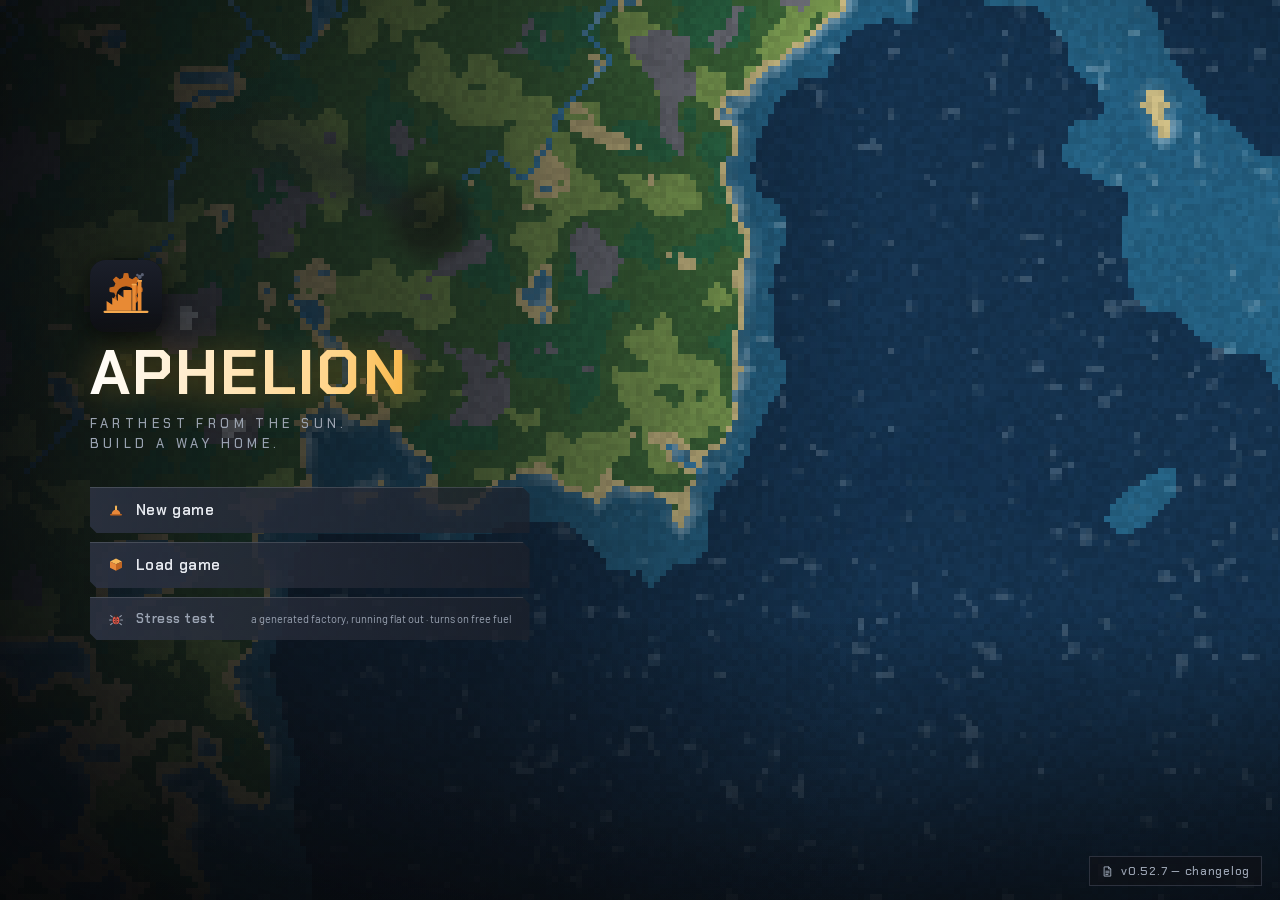
==== commit 2dfa9f69: "Deploy demo — v0.52.7" ====
--- a/index.html
+++ b/index.html
@@ -10,8 +10,8 @@
     <link rel="manifest" href="./manifest.webmanifest" />
     <meta name="theme-color" content="#0f1116" />
     <title>Aphelion</title>
-    <script type="module" crossorigin src="./assets/index-D5P4WOGK.js"></script>
-    <link rel="stylesheet" crossorigin href="./assets/index-BuxXtke6.css">
+    <script type="module" crossorigin src="./assets/index-Heb6gcfV.js"></script>
+    <link rel="stylesheet" crossorigin href="./assets/index-BHBC1WmA.css">
   </head>
   <body>
     <div id="root"></div>
--- a/assets/index-BHBC1WmA.css
+++ b/assets/index-BHBC1WmA.css
@@ -0,0 +1 @@
+@font-face{font-family:Chakra Petch;font-style:normal;font-display:swap;font-weight:500;src:url(./chakra-petch-latin-500-normal-BR1ody1F.woff2) format("woff2"),url(./chakra-petch-latin-500-normal-CnUQnZ4D.woff) format("woff")}@font-face{font-family:Chakra Petch;font-style:normal;font-display:swap;font-weight:600;src:url(./chakra-petch-latin-600-normal-DVQm9bgb.woff2) format("woff2"),url(./chakra-petch-latin-600-normal-DQKfcdKo.woff) format("woff")}@font-face{font-family:Chakra Petch;font-style:normal;font-display:swap;font-weight:700;src:url(./chakra-petch-latin-700-normal-CnDBPjkL.woff2) format("woff2"),url(./chakra-petch-latin-700-normal-D1s_c2du.woff) format("woff")}@font-face{font-family:Barlow;font-style:normal;font-display:swap;font-weight:400;src:url(./barlow-latin-400-normal-qiz4-Cze.woff2) format("woff2"),url(./barlow-latin-400-normal-fsAxiSwU.woff) format("woff")}@font-face{font-family:Barlow;font-style:normal;font-display:swap;font-weight:500;src:url(./barlow-latin-500-normal-BPAOfeC8.woff2) format("woff2"),url(./barlow-latin-500-normal-C1h8hMer.woff) format("woff")}@font-face{font-family:Barlow;font-style:normal;font-display:swap;font-weight:600;src:url(./barlow-latin-600-normal-DILqtrty.woff2) format("woff2"),url(./barlow-latin-600-normal-CNwfPWQD.woff) format("woff")}@font-face{font-family:Barlow;font-style:normal;font-display:swap;font-weight:700;src:url(./barlow-latin-700-normal-A9pxMQ4z.woff2) format("woff2"),url(./barlow-latin-700-normal-__SGTsZ1.woff) format("woff")}:root{--bg: #0f1116;--panel: #191c24;--panel-2: #212530;--border: #2c313d;--text: #e6e9ef;--muted: #9aa3b2;--accent: #f5a623;--font-display: "Chakra Petch", system-ui, sans-serif;--font-body: "Barlow", system-ui, -apple-system, "Segoe UI", Roboto, sans-serif;--snap: cubic-bezier(.2, .9, .3, 1.4);--snap-fast: .1s var(--snap);--hud-top: 44px;--hud-bottom: 58px;--inv-rail: 318px;--chamfer: 12px;--chamfer-sm: 7px;--panel-face: linear-gradient(to bottom, #232833, #171a22);--panel-face-lit: linear-gradient(to bottom, #2b3140, #1d212b);--edge-hi: rgba(255, 255, 255, .14);--edge-lo: rgba(0, 0, 0, .55);--cast: 0 10px 30px rgba(0, 0, 0, .55);color-scheme:dark}*{box-sizing:border-box}body{margin:0;height:100vh;overflow:hidden;background:var(--bg);color:var(--text);font-family:var(--font-display);font-variant-numeric:tabular-nums;-webkit-user-select:none;user-select:none}.cheat-hint,.cheat-toggle-hint,.sensor-note,.hub-relocate-hint,.building-desc,.hub-lead,.burner-fuel-hint,.burner-hint,.inv-hint,.inv-bin-hint,.item-popover-desc,.map-power-hint,.map-power-hint-done,.map-power-confirm-note,.power-draft-tip,.power-build-tip,.belt-draft-tip,.belt-build-tip,.map-belt-hint,.map-belt-hint-text{font-family:var(--font-body);font-variant-numeric:normal;letter-spacing:.01em}.app{position:fixed;top:0;right:0;bottom:0;left:0;overflow:hidden}.stage{position:absolute;top:0;right:0;bottom:0;left:0;z-index:0}.hud-strip{position:absolute;top:0;left:0;right:0;z-index:35;display:flex;align-items:center;justify-content:space-between;gap:12px;padding:8px 14px;background:linear-gradient(to bottom,#080a0ee6,#080a0e00);pointer-events:none}.hud-strip>*{pointer-events:auto}.brand{display:flex;align-items:center;gap:8px;font-size:15px;font-weight:700;text-transform:uppercase;letter-spacing:.14em;color:var(--muted);text-shadow:0 1px 3px rgba(0,0,0,.8)}.brand-icon{width:22px;height:22px}.hud-strip-actions{display:flex;align-items:center;gap:8px}.ui-icon{vertical-align:middle;flex-shrink:0}.topbar-actions{display:flex;align-items:center;gap:8px}.reset,.options-btn{display:inline-flex;align-items:center;gap:6px;background:#181b23d1;border:none;color:var(--muted);padding:6px 12px;border-radius:3px;font-size:12px;font-weight:600;text-transform:uppercase;letter-spacing:.08em;cursor:pointer;box-shadow:inset 0 1px 0 var(--edge-hi),inset 0 0 0 1px #ffffff14,inset 0 -2px 0 var(--edge-lo);transition:color .1s var(--snap),background .1s var(--snap),transform .06s var(--snap)}.reset:hover,.options-btn:hover{color:var(--text);background:var(--panel-face-lit)}.reset:active,.options-btn:active{transform:translateY(2px);box-shadow:inset 0 1px 0 var(--edge-hi),inset 0 0 0 1px #ffffff14,inset 0 -1px 0 var(--edge-lo)}.options-modal{text-align:left;min-width:300px}.options-modal h2{margin:0 0 18px}.option-row{display:flex;flex-direction:column;gap:10px;margin-bottom:22px}.option-label{font-size:13px;color:var(--muted);text-transform:uppercase;letter-spacing:.06em}.lang-select{position:relative;min-width:180px}.options-modal .lang-trigger{width:100%;margin-top:0;display:flex;align-items:center;gap:10px;background:var(--panel-2);color:var(--text);border:1px solid var(--border);font-weight:600;padding:9px 12px;cursor:pointer}.options-modal .lang-trigger:hover,.lang-select.open .lang-trigger{border-color:var(--muted)}.lang-caret{margin-left:auto;color:var(--muted);font-size:12px;transition:transform .15s ease}.lang-select.open .lang-caret{transform:rotate(180deg)}.lang-menu{position:absolute;top:calc(100% + 4px);left:0;right:0;margin:0;padding:4px;list-style:none;background:var(--panel-2);border:1px solid var(--border);border-radius:3px;box-shadow:0 8px 24px #0006;z-index:20}.options-modal .lang-option{width:100%;margin-top:0;display:flex;align-items:center;gap:10px;background:transparent;color:var(--text);border:1px solid transparent;font-weight:600;padding:8px 10px;cursor:pointer}.options-modal .lang-option:hover{background:var(--panel)}.options-modal .lang-option.active{color:var(--accent)}.lang-name{flex:1;text-align:left}.lang-flag{width:22px;height:15px;border-radius:2px;object-fit:cover;flex:none;box-shadow:0 0 0 1px #00000040}.options-modal .modal-close-btn{width:100%}.cheat-section{margin:4px 0 22px;padding:14px 14px 16px;border:1px dashed var(--border);border-radius:3px;background:var(--panel-2)}.cheat-heading{margin:0 0 4px;font-size:13px;text-transform:uppercase;letter-spacing:.06em;color:var(--muted);display:flex;align-items:center;gap:6px}.cheat-hint{margin:0 0 14px;font-size:12px;color:var(--muted)}.cheat-row{margin-bottom:0}.cheat-row .option-label{display:flex;align-items:baseline;justify-content:space-between;text-transform:none;letter-spacing:normal;font-size:14px;color:var(--text)}.cheat-value{font-variant-numeric:tabular-nums;font-weight:700;color:var(--accent)}.cheat-slider{width:100%;accent-color:var(--accent);cursor:pointer}.cheat-toggle-row{margin-top:16px}.cheat-toggle-label{flex-direction:column;align-items:flex-start;gap:2px}.cheat-toggle-hint{margin:0}.options-modal .cheat-switch{display:flex;align-items:center;gap:10px;margin-top:10px;padding:0;border:0;border-radius:0;background:none;cursor:pointer;color:var(--muted);font-size:13px;font-weight:700}.cheat-switch-track{position:relative;width:44px;height:24px;border-radius:2px;background:#12141a;border:1px solid var(--border);box-shadow:inset 0 2px 3px #0009;transition:background .12s var(--snap),border-color .12s var(--snap)}.cheat-switch-thumb{position:absolute;top:2px;left:2px;width:18px;height:18px;border-radius:2px;background:var(--muted);box-shadow:inset 0 1px #ffffff59,inset 0 -2px #00000059;transition:transform .12s var(--snap),background .12s var(--snap)}.cheat-switch.on .cheat-switch-track{background:color-mix(in srgb,var(--accent) 35%,transparent);border-color:var(--accent)}.cheat-switch.on .cheat-switch-thumb{transform:translate(20px);background:var(--accent)}.cheat-switch.on .cheat-switch-text{color:var(--accent)}.chamfer{clip-path:polygon(var(--chamfer) 0,calc(100% - var(--chamfer)) 0,100% var(--chamfer),100% calc(100% - var(--chamfer)),calc(100% - var(--chamfer)) 100%,var(--chamfer) 100%,0 calc(100% - var(--chamfer)),0 var(--chamfer))}.droppod{position:absolute;top:0;right:0;bottom:0;left:0;overflow-y:auto;padding:60px 20px 90px;margin:0 auto;max-width:780px}.hud-panel{--chamfer: 14px;position:absolute;left:18px;top:calc(var(--hud-top) + 8px);max-height:calc(100% - var(--hud-top) - var(--hud-bottom) - 20px);z-index:30;width:min(var(--panel-w, 560px),calc(100vw - 36px - var(--inv-rail)));min-width:280px;padding:1px;background:linear-gradient(to bottom,#3a4152,#23262f);clip-path:polygon(var(--chamfer) 0,calc(100% - var(--chamfer)) 0,100% var(--chamfer),100% calc(100% - var(--chamfer)),calc(100% - var(--chamfer)) 100%,var(--chamfer) 100%,0 calc(100% - var(--chamfer)),0 var(--chamfer));filter:drop-shadow(0 18px 40px rgba(0,0,0,.7));animation:hud-panel-in .14s var(--snap)}.hud-panel-hub{--panel-w: 940px}.hud-panel-tech{--panel-w: 1180px;height:calc(100% - var(--hud-top) - var(--hud-bottom) - 20px)}.hud-panel-tech .hud-panel-body,.hud-panel-tech .tech{display:flex;flex-direction:column;min-height:0;height:100%}.hud-panel-sources,.hud-panel-buildings{--panel-w: 620px}.hud-panel-close{position:absolute;top:10px;right:12px;z-index:2;display:grid;place-items:center;width:28px;height:28px;padding:0;background:none;border:none;border-radius:var(--chamfer-sm);color:var(--muted);cursor:pointer}.hud-panel-close:hover{color:var(--text);background:#ffffff0f}.hud-panel-body{max-height:calc(100vh - var(--hud-top) - var(--hud-bottom) - 22px);overflow-y:auto;overscroll-behavior:contain;padding:18px 20px;background:linear-gradient(to bottom,#15171e,#101218);clip-path:polygon(var(--chamfer) 0,calc(100% - var(--chamfer)) 0,100% var(--chamfer),100% calc(100% - var(--chamfer)),calc(100% - var(--chamfer)) 100%,var(--chamfer) 100%,0 calc(100% - var(--chamfer)),0 var(--chamfer))}@keyframes hud-panel-in{0%{opacity:0;transform:translate(-10px)}to{opacity:1;transform:none}}@media(prefers-reduced-motion:reduce){.hud-panel{animation:none}}@media(max-width:720px){:root{--inv-rail: 258px}.hud-panel{left:10px}}.action-bar{position:absolute;left:0;right:0;bottom:0;z-index:35;display:flex;justify-content:center;gap:6px;padding:10px 14px 14px;background:linear-gradient(to top,#080a0eeb,#080a0e00);pointer-events:none}.action-bar>*{pointer-events:auto}.tab{--chamfer: var(--chamfer-sm);position:relative;display:inline-flex;align-items:center;justify-content:center;gap:8px;min-width:108px;padding:9px 20px 10px;font-size:13px;font-weight:700;text-transform:uppercase;letter-spacing:.1em;color:var(--muted);cursor:pointer;border:none;background:var(--panel-face);box-shadow:inset 0 1px 0 var(--edge-hi),inset 0 -2px 0 var(--edge-lo),inset 0 0 0 1px #ffffff0f;clip-path:polygon(var(--chamfer) 0,calc(100% - var(--chamfer)) 0,100% var(--chamfer),100% 100%,0 100%,0 var(--chamfer));transition:color .1s var(--snap),background .1s var(--snap),transform .06s var(--snap)}.tab:hover{color:var(--text);background:var(--panel-face-lit)}.tab:active{transform:translateY(2px);box-shadow:inset 0 1px 0 var(--edge-hi),inset 0 -1px 0 var(--edge-lo)}.tab.active{color:#1a1200;background:linear-gradient(to bottom,#ffc257,var(--accent));box-shadow:inset 0 1px #ffffff73,inset 0 -2px #0006}.tab-key{font:inherit;font-size:9px;letter-spacing:0;line-height:1;padding:3px 4px;border-radius:2px;color:var(--muted);background:#ffffff0d;border:1px solid rgba(255,255,255,.14)}.tab:hover .tab-key{color:var(--text)}.tab.active .tab-key{color:#0009;background:#0000001a;border-color:#00000040}.inv-toggle .inv-key{font-size:9px;padding:2px 3px}.map-scan-btn .map-key{font-size:9px}.map-scan-btn:hover .map-key,.map-scan-btn.scanning .map-key{color:var(--accent);border-color:color-mix(in srgb,var(--accent) 45%,transparent)}.tab.attention{position:relative;color:var(--text);animation:tab-attention 1.8s ease-in-out infinite}.tab-badge{position:absolute;top:6px;right:6px;width:8px;height:8px;border-radius:50%;background:var(--accent);box-shadow:0 0 0 0 var(--accent);animation:tab-badge-pulse 1.8s ease-in-out infinite}@keyframes tab-attention{0%,to{color:var(--text)}50%{color:var(--accent)}}@keyframes tab-badge-pulse{0%,to{box-shadow:0 0 color-mix(in srgb,var(--accent) 70%,transparent)}50%{box-shadow:0 0 0 5px color-mix(in srgb,var(--accent) 0%,transparent)}}.sources h2,.buildings h2,.inventory h2,.hub h2,.droppod h2{margin:0 0 12px;font-size:15px;font-weight:700;text-transform:uppercase;letter-spacing:.12em;color:var(--muted)}.source-list{list-style:none;padding:0;margin:0;display:grid;grid-template-columns:repeat(auto-fit,minmax(300px,1fr));gap:12px}.source-card{--chamfer: var(--chamfer-sm);position:relative;background:var(--panel-face);border:none;border-radius:0;padding:14px 16px;box-shadow:inset 0 1px 0 var(--edge-hi),inset 0 -2px 0 var(--edge-lo),inset 0 0 0 1px #ffffff0d;clip-path:polygon(var(--chamfer) 0,100% 0,100% 100%,0 100%,0 var(--chamfer))}.source-head{display:flex;align-items:center;gap:10px}.source-title{display:flex;flex-direction:column;gap:2px;margin-right:auto}.source-name{font-weight:700}.quality{font-size:11px;text-transform:uppercase;letter-spacing:.05em;font-weight:700;width:fit-content;padding:1px 8px;border-radius:2px}.quality-poor{color:#b7bcc6;background:#9aa3b229}.quality-normal{color:#ffcf7a;background:#f5a62329}.quality-pure{color:#7fe0a0;background:#57c96429}.mine-btn{background:linear-gradient(to bottom,#ffc257,var(--accent));color:#1a1200;border:none;padding:8px 18px;border-radius:3px;font-size:13px;font-weight:700;text-transform:uppercase;letter-spacing:.06em;cursor:pointer;box-shadow:inset 0 1px #ffffff73,inset 0 -2px #00000061;transition:filter .1s var(--snap),transform .06s var(--snap)}.mine-btn:hover{filter:brightness(1.08)}.mine-btn:active:not(:disabled){transform:translateY(2px);box-shadow:inset 0 1px #ffffff4d,inset 0 -1px #00000061}.mine-btn.active{background:#2c313d;color:var(--text);border:1px solid var(--border)}.mine-btn:disabled{background:#2c313d;color:var(--muted);cursor:not-allowed;filter:none}.mine-btn.travel-btn{background:transparent;color:var(--accent);border:1px dashed color-mix(in srgb,var(--accent) 55%,transparent);font-weight:600;white-space:nowrap}.mine-btn.travel-btn:hover{filter:none;background:color-mix(in srgb,var(--accent) 10%,transparent)}.sensor .hub-lead{margin:0 0 18px}.sensor-panel{position:relative;margin-bottom:4px}.sensor-scrim{position:absolute;top:0;right:0;bottom:0;left:0;z-index:1;border-radius:3px;background:color-mix(in srgb,var(--panel) 60%,transparent);-webkit-backdrop-filter:blur(1.5px);backdrop-filter:blur(1.5px);animation:sensor-pop-fade .16s ease-out}.sensor-popover{position:absolute;left:50%;top:50%;z-index:2;width:min(360px,calc(100% - 32px));max-height:calc(100% - 32px);overflow-y:auto;padding:14px 16px;background:var(--panel-2);border:1px solid var(--border);border-radius:3px;box-shadow:0 18px 42px -14px #000000bf,0 0 0 1px #0003;transform:translate(-50%,-50%);animation:sensor-pop .18s cubic-bezier(.2,.9,.35,1.2)}@keyframes sensor-pop{0%{opacity:0;transform:translate(-50%,calc(-50% + 10px)) scale(.94)}to{opacity:1;transform:translate(-50%,-50%) scale(1)}}@keyframes sensor-pop-fade{0%{opacity:0}to{opacity:1}}.sensor-popover-title{margin:0 0 10px;font-size:12px;font-weight:700;text-transform:uppercase;letter-spacing:.07em;color:var(--muted)}.sensor-popover-list{list-style:none;margin:0;padding:0;display:flex;flex-direction:column;gap:8px}.sensor-find{display:flex;align-items:center;gap:10px;padding:8px 10px;background:var(--panel);border:1px solid var(--border);border-radius:3px}.sensor-find .source-title{margin-right:auto}.progress-fill.sensor-fill{background:#46b1d6}.sensor-note{margin:14px 0 0;font-size:13px;color:var(--muted)}.progress{height:10px;background:var(--panel-2);border-radius:2px;overflow:hidden;margin:12px 0 8px}.progress-fill{height:100%;border-radius:2px;transition:width .08s linear}.source-foot{display:flex;justify-content:space-between;font-size:13px;color:var(--muted);font-variant-numeric:tabular-nums}.source-foot .mining{color:var(--accent);font-weight:600}.source-foot .warn{color:#e0864f;font-weight:600}.miner-row{display:flex;align-items:center;gap:8px;margin-top:10px;padding-top:10px;border-top:1px dashed var(--border)}.miner-status{display:flex;align-items:center;gap:6px;flex:1;font-size:13px;color:var(--muted);font-variant-numeric:tabular-nums}.miner-status.active{color:#57c964;font-weight:600}.miner-status.full{color:#f2b03a;font-weight:600}.miner-status.nopower{color:#e0a04a;font-weight:600}.miner-mk1-cost{flex-wrap:wrap}.mk1-cost-list{display:inline-flex;align-items:center;gap:8px;margin-left:2px}.mk1-cost-item{display:inline-flex;align-items:center;gap:2px;font-variant-numeric:tabular-nums}.mk1-cost-item.short{color:#e0655a}.mine-btn.auto-badge{background:#57c96429;color:#7fe0a0;cursor:default;filter:none;white-space:nowrap}.mine-btn.auto-badge:hover{filter:none}.mine-btn.powered-badge{display:inline-flex;align-items:center;gap:4px;background:color-mix(in srgb,#ffd24a 20%,transparent);color:#ffd24a;border:1px solid color-mix(in srgb,#ffd24a 45%,transparent);cursor:default;filter:none;white-space:nowrap}.mine-btn.powered-badge:hover{filter:none}.mine-btn.powered-badge.nopower{background:color-mix(in srgb,var(--muted) 14%,transparent);color:var(--muted);border-color:color-mix(in srgb,var(--muted) 40%,transparent)}.mine-btn.powered-badge.tripped{background:color-mix(in srgb,#d9534f 15%,transparent);color:#ff7a6b;border-color:color-mix(in srgb,#d9534f 50%,transparent)}.source-card.powered{border-color:color-mix(in srgb,#ffd24a 40%,var(--border))}.buffer-row{display:flex;align-items:center;flex-wrap:wrap;gap:8px;margin-top:12px}.buffer-row>button{flex-shrink:0}.buffer-chip{display:flex;align-items:center;gap:8px;flex:1;background:var(--panel-2);border:1px solid var(--border);border-radius:3px;padding:8px 12px;font-size:13px;font-variant-numeric:tabular-nums}.buffer-chip.empty{color:var(--muted)}.anchor-wrap{display:inline-flex}.flight-layer{position:fixed;top:0;right:0;bottom:0;left:0;z-index:40;pointer-events:none;overflow:hidden}.flying-item{position:fixed;filter:drop-shadow(0 3px 7px rgba(0,0,0,.55));will-change:transform,opacity;animation-name:item-fly;animation-timing-function:cubic-bezier(.45,0,.4,1);animation-fill-mode:forwards;animation-iteration-count:1}@keyframes item-fly{0%{transform:translate(-50%,-50%) scale(.5);opacity:0}30%{transform:translate(-50%,-50%) translate(calc(var(--dx) * .2),calc(var(--dy) * .45 - 46px)) scale(1.2);opacity:1}to{transform:translate(-50%,-50%) translate(var(--dx),var(--dy)) scale(.7);opacity:.85}}.item-icon{flex:none;object-fit:contain;vertical-align:middle;-webkit-user-select:none;user-select:none}.item-dot{flex:none;border-radius:3px;transform:rotate(45deg);display:inline-block}.source-icon{filter:drop-shadow(0 1px 2px rgba(0,0,0,.35))}.draggable{cursor:grab}.draggable:active{cursor:grabbing}.collect-btn,.load-btn{background:#f5a6231a;border:none;color:var(--accent);padding:7px 14px;border-radius:3px;font-weight:700;font-size:13px;text-transform:uppercase;letter-spacing:.06em;cursor:pointer;box-shadow:inset 0 0 0 1px var(--accent),inset 0 1px #ffffff2e,inset 0 -2px #00000059;transition:background .1s var(--snap),transform .06s var(--snap)}.collect-btn:hover:not(:disabled),.load-btn:hover:not(:disabled){background:#f5a6233d}.collect-btn:active:not(:disabled),.load-btn:active:not(:disabled){transform:translateY(2px);box-shadow:inset 0 0 0 1px var(--accent),inset 0 -1px #00000059}.collect-btn:disabled,.load-btn:disabled{opacity:.4;cursor:not-allowed}.load-amount{display:inline-flex;align-items:center;gap:6px}.load-amount input{width:58px;padding:6px 8px;border:1px solid var(--border);border-radius:3px;background:var(--panel-2);color:var(--text);font-size:13px;font-variant-numeric:tabular-nums}.load-amount input:disabled{opacity:.4;cursor:not-allowed}.io-slot{display:flex;flex-wrap:wrap;align-items:center;gap:8px;margin-top:12px;padding:10px 12px;border:1px dashed var(--border);border-radius:3px}.io-slot>button,.io-slot .io-amount{flex-shrink:0}.io-slot.drop-over{border-color:var(--accent);background:#f5a62314}.io-slot-label{font-size:11px;text-transform:uppercase;letter-spacing:.05em;color:var(--muted);flex:none}.io-slot-body{display:flex;align-items:center;gap:8px;flex:1 1 auto;min-width:0;overflow:hidden;white-space:nowrap;font-size:13px;font-variant-numeric:tabular-nums;border:1px solid var(--border);border-radius:3px;padding:6px 10px;background:var(--panel-2)}.unload-btn{background:var(--panel-face);border:none;color:var(--muted);padding:7px 12px;border-radius:3px;font-weight:700;font-size:13px;text-transform:uppercase;letter-spacing:.06em;cursor:pointer;box-shadow:inset 0 1px 0 var(--edge-hi),inset 0 0 0 1px #ffffff12,inset 0 -2px 0 var(--edge-lo);transition:color .1s var(--snap),background .1s var(--snap),transform .06s var(--snap)}.unload-btn:hover:not(:disabled){color:var(--text);background:var(--panel-face-lit)}.unload-btn:active:not(:disabled){transform:translateY(2px);box-shadow:inset 0 1px 0 var(--edge-hi),inset 0 -1px 0 var(--edge-lo)}.unload-btn:disabled{opacity:.4;cursor:not-allowed}.building-actions{display:flex;justify-content:flex-end;margin-top:12px}.dismantle-btn{background:var(--panel-face);border:none;color:var(--muted);padding:7px 14px;border-radius:3px;font-weight:700;font-size:13px;text-transform:uppercase;letter-spacing:.06em;cursor:pointer;box-shadow:inset 0 1px 0 var(--edge-hi),inset 0 0 0 1px #ffffff12,inset 0 -2px 0 var(--edge-lo);transition:color .1s var(--snap),background .1s var(--snap),transform .06s var(--snap)}.dismantle-btn:active:not(:disabled){transform:translateY(2px);box-shadow:inset 0 1px 0 var(--edge-hi),inset 0 -1px 0 var(--edge-lo)}.dismantle-btn:hover:not(:disabled){color:#ff6b6b;border-color:#ff6b6b}.dismantle-btn:disabled{opacity:.4;cursor:not-allowed}.confirm-anchor{position:relative;display:inline-flex}.confirm-popover{position:absolute;z-index:60;width:250px;padding:14px;background:var(--panel);border:1px solid var(--border);border-radius:3px;box-shadow:0 14px 34px #00000080;text-align:left;animation:confirm-pop .12s ease-out}.confirm-popover.bottom-start{top:calc(100% + 9px);left:0;transform-origin:top left}.confirm-popover.bottom-end{top:calc(100% + 9px);right:0;transform-origin:top right}.confirm-popover.top-start{bottom:calc(100% + 9px);left:0;transform-origin:bottom left}.confirm-popover.top-end{bottom:calc(100% + 9px);right:0;transform-origin:bottom right}.confirm-popover:after{content:"";position:absolute;width:10px;height:10px;background:var(--panel);transform:rotate(45deg)}.confirm-popover.bottom-start:after,.confirm-popover.bottom-end:after{top:-6px;border-left:1px solid var(--border);border-top:1px solid var(--border)}.confirm-popover.top-start:after,.confirm-popover.top-end:after{bottom:-6px;border-right:1px solid var(--border);border-bottom:1px solid var(--border)}.confirm-popover.bottom-start:after,.confirm-popover.top-start:after{left:18px}.confirm-popover.bottom-end:after,.confirm-popover.top-end:after{right:18px}.confirm-message{margin:0 0 14px;font-size:13px;line-height:1.45;color:var(--text)}.confirm-actions{display:flex;justify-content:flex-end;gap:8px}.confirm-actions.stacked{flex-direction:column-reverse;align-items:stretch}.confirm-popover .confirm-cancel,.confirm-popover .confirm-secondary,.confirm-popover .confirm-ok{margin:0;padding:7px 14px;border-radius:3px;font-weight:700;font-size:13px;cursor:pointer;border:1px solid var(--border)}.confirm-actions.stacked .confirm-cancel,.confirm-actions.stacked .confirm-secondary,.confirm-actions.stacked .confirm-ok{text-align:center}.confirm-popover .confirm-cancel{background:transparent;color:var(--muted)}.confirm-popover .confirm-cancel:hover{color:var(--text);border-color:var(--muted)}.confirm-popover .confirm-secondary{background:transparent;color:#e5848a;border-color:#e5484d80}.confirm-popover .confirm-secondary:hover{color:#fff;background:#e5484d2e;border-color:#e5484d}.confirm-popover .confirm-ok{background:var(--accent);color:#1a1200;border-color:transparent}.confirm-popover .confirm-ok.danger{background:#e5484d;color:#fff}.confirm-popover .confirm-ok:hover{filter:brightness(1.08)}@keyframes confirm-pop{0%{opacity:0;transform:scale(.96)}to{opacity:1;transform:scale(1)}}.hub-relocate{display:flex;align-items:center;gap:12px;flex-wrap:wrap;margin:0 0 16px}.hub-relocate-hint,.building-desc{color:var(--muted);font-size:12px}.construct-heading{margin:20px 0 12px;font-size:15px;color:var(--muted);text-transform:uppercase;letter-spacing:.06em}.buildings-none-near{margin:0 0 4px;font-size:13px;color:var(--muted);font-style:italic}.buildings-far{margin-top:20px}.far-toggle{display:flex;align-items:center;gap:8px;width:100%;padding:8px 2px;margin-bottom:12px;background:transparent;border:none;border-bottom:1px solid var(--border);color:var(--muted);font-size:15px;font-weight:600;text-transform:uppercase;letter-spacing:.06em;cursor:pointer}.far-toggle:hover{color:var(--text)}.far-chevron{display:inline-block;transition:transform .18s ease;font-size:12px}.far-chevron.collapsed{transform:rotate(-90deg)}.build-btn{background:linear-gradient(to bottom,#ffc257,var(--accent));color:#1a1200;border:none;padding:8px 18px;border-radius:3px;font-size:13px;font-weight:700;text-transform:uppercase;letter-spacing:.06em;cursor:pointer;box-shadow:inset 0 1px #ffffff73,inset 0 -2px #00000061;transition:filter .1s var(--snap),transform .06s var(--snap)}.build-btn:hover:not(:disabled){filter:brightness(1.08)}.build-btn:active:not(:disabled){transform:translateY(2px);box-shadow:inset 0 1px #ffffff4d,inset 0 -1px #00000061}.build-btn:disabled{background:#2c313d;color:var(--muted);cursor:not-allowed}.build-cost{margin-top:12px;font-size:13px;color:var(--accent);font-variant-numeric:tabular-nums}.hub h2{margin:0 0 12px}.hub-lead{color:var(--muted);line-height:1.5;max-width:560px}.hub-body{margin-top:16px}.hub-milestones{margin-top:20px}.hub-milestones .construct-heading{margin-top:0}.milestone-list{grid-template-columns:1fr}.craft-grid{list-style:none;padding:0;margin:0 0 4px;display:grid;grid-template-columns:repeat(auto-fill,minmax(150px,1fr));gap:8px}.craft-tile{width:100%;display:flex;flex-direction:column;gap:6px;padding:10px 12px;background:var(--panel);border:1px solid var(--border);border-radius:3px;color:inherit;font:inherit;text-align:left;cursor:pointer;transition:border-color .12s ease,background .12s ease}.craft-tile:hover:not(:disabled){border-color:color-mix(in srgb,var(--accent) 55%,var(--border))}.craft-tile:disabled{cursor:not-allowed;opacity:.5}.craft-tile.active{border-color:var(--accent);background:color-mix(in srgb,var(--accent) 10%,var(--panel))}.craft-tile-head{display:flex;align-items:center;gap:7px;min-width:0}.craft-tile-icon{filter:drop-shadow(0 1px 2px rgba(0,0,0,.35));flex:0 0 auto}.craft-tile-name{font-weight:700;font-size:13px;white-space:nowrap;overflow:hidden;text-overflow:ellipsis}.craft-tile-recipe{display:flex;align-items:center;flex-wrap:wrap;gap:3px 5px;font-size:12px;color:var(--muted);font-variant-numeric:tabular-nums}.craft-io{display:inline-flex;align-items:center;gap:2px}.craft-io .craft-amt{font-weight:600}.craft-plus{margin-right:2px;opacity:.7}.craft-tile-recipe .arrow{opacity:.7}.craft-tile-bar{height:5px;background:var(--panel-2);border-radius:2px;overflow:hidden}.craft-tile-foot{display:flex;justify-content:space-between;font-size:11px;color:var(--muted);font-variant-numeric:tabular-nums}.craft-tile-foot .mining{color:var(--accent);font-weight:600}.hub-burners{margin-top:26px}.burner-panel{margin-top:12px;padding:14px 16px;background:var(--panel);border:1px solid var(--border);border-radius:3px;display:flex;flex-direction:column;gap:12px}.burner-head{display:flex;align-items:center;justify-content:space-between;gap:12px}.burner-title{display:inline-flex;align-items:center;gap:7px;font-weight:600;color:var(--text)}.burner-status{font-size:11px;font-weight:700;letter-spacing:.03em;text-transform:uppercase;padding:3px 9px;border-radius:2px;border:1px solid var(--border);color:var(--muted)}.burner-status.running{color:#7fd88a;border-color:color-mix(in srgb,#7fd88a 45%,transparent);background:color-mix(in srgb,#7fd88a 12%,transparent)}.burner-status.empty{color:#e0b04a;border-color:color-mix(in srgb,#e0b04a 45%,transparent);background:color-mix(in srgb,#e0b04a 12%,transparent)}.burner-status.paused{color:var(--muted)}.burner-status.tripped{color:#ff7a6b;border-color:color-mix(in srgb,#d9534f 55%,transparent);background:color-mix(in srgb,#d9534f 16%,transparent)}.burner-trip{display:flex;align-items:center;justify-content:space-between;gap:10px;flex-wrap:wrap;margin-top:10px;padding:9px 12px;border-radius:3px;border:1px solid color-mix(in srgb,#d9534f 55%,transparent);background:color-mix(in srgb,#d9534f 12%,transparent)}.burner-trip-msg{display:inline-flex;align-items:center;gap:6px;font-size:12.5px;color:#ff9a8e}.burner-reset{flex:none;padding:7px 14px;border-radius:3px;font-weight:700;color:#2a0f0c;background:#ff7a6b;border:none;cursor:pointer;transition:filter .15s ease}.burner-reset:hover{filter:brightness(1.08)}.burner-output{display:flex;align-items:baseline;gap:8px}.burner-kw{display:inline-flex;align-items:baseline;gap:6px;color:var(--accent);font-variant-numeric:tabular-nums}.burner-kw-now{font-size:30px;font-weight:700;line-height:1}.burner-kw-unit{font-size:14px;font-weight:600}.burner-kw-max{font-size:12px;color:var(--muted);font-variant-numeric:tabular-nums}.burner-graph{margin:0}.burner-graph-svg{display:block;width:100%;height:72px;background:var(--panel-2);border:1px solid var(--border);border-radius:3px}.burner-graph-grid{stroke:var(--border);stroke-width:1;stroke-dasharray:3 4}.burner-graph-axis{stroke:var(--border);stroke-width:1}.burner-graph-area{fill:color-mix(in srgb,var(--accent) 22%,transparent);stroke:none}.burner-graph-line{stroke:var(--accent);stroke-width:2;stroke-linejoin:round;stroke-linecap:round;vector-effect:non-scaling-stroke}.burner-graph-dot{fill:var(--accent)}.burner-graph-caption{display:flex;justify-content:space-between;margin-top:5px;font-size:11px;color:var(--muted)}.burner-fuel{display:flex;flex-direction:column;gap:7px;padding:8px;margin:-2px;border:1px dashed transparent;border-radius:3px;transition:border-color .12s,background .12s}.burner-fuel.drop-over{border-color:color-mix(in srgb,var(--accent) 70%,transparent);background:color-mix(in srgb,var(--accent) 10%,transparent)}.burner-fuel-bar{height:6px;background:var(--panel-2);border-radius:2px;overflow:hidden}.burner-fuel-row{display:flex;align-items:center;justify-content:space-between;gap:10px;flex-wrap:wrap}.burner-fuel-actions{display:inline-flex;align-items:center;gap:8px;flex-wrap:wrap}.burner-load-amount{display:inline-flex;align-items:center;gap:4px}.burner-load-amount input{width:56px;padding:5px 7px;background:var(--panel-2);border:1px solid var(--border);border-radius:3px;color:var(--text);font-size:12px}.burner-load-amount input:focus{outline:none;border-color:var(--muted)}.burner-load-amount .load-btn{padding:5px 10px;background:#f5a62312;color:var(--accent);border:none;border-radius:3px;cursor:pointer;font-size:12px;box-shadow:inset 0 0 0 1px color-mix(in srgb,var(--accent) 45%,transparent),inset 0 -2px #0000004d}.burner-load-amount .load-btn:hover:not(:disabled){background:color-mix(in srgb,var(--accent) 20%,transparent)}.burner-load-amount .load-btn:disabled{opacity:.45;cursor:default;color:var(--muted);border-color:var(--border)}.burner-fuel-hint{font-size:11px;color:var(--muted)}.burner-fuel-amt{display:inline-flex;align-items:center;gap:6px;font-size:13px;color:var(--text);font-variant-numeric:tabular-nums}.burner-per-leaf{color:var(--muted);font-size:12px}.burner-fuel-actions{display:inline-flex;gap:8px}.burner-load{padding:5px 12px}.burner-unload{padding:5px 12px;background:var(--panel-face);color:var(--muted);border:none;border-radius:3px;font-size:12px;font-weight:700;text-transform:uppercase;letter-spacing:.06em;cursor:pointer;box-shadow:inset 0 1px 0 var(--edge-hi),inset 0 0 0 1px #ffffff12,inset 0 -2px 0 var(--edge-lo);transition:color .1s var(--snap),background .1s var(--snap),transform .06s var(--snap)}.burner-unload:active:not(:disabled){transform:translateY(2px);box-shadow:inset 0 1px 0 var(--edge-hi),inset 0 -1px 0 var(--edge-lo)}.burner-unload:hover:not(:disabled){color:var(--text);border-color:var(--muted)}.burner-unload:disabled{opacity:.45;cursor:default}.burner-hint{margin:0;font-size:11.5px;color:var(--muted)}.burner-toggle{align-self:flex-start;padding:8px 18px;border-radius:3px;border:none;background:#f5a6231f;color:var(--accent);font-size:13px;font-weight:700;text-transform:uppercase;letter-spacing:.06em;box-shadow:inset 0 0 0 1px var(--accent),inset 0 1px #ffffff2e,inset 0 -2px #00000059;cursor:pointer}.burner-toggle:hover{background:color-mix(in srgb,var(--accent) 26%,transparent)}.burner-toggle.paused{border-color:var(--border);background:transparent;color:var(--muted)}.burner-toggle.paused:hover{color:var(--text);border-color:var(--muted)}.hub-appearance{margin-top:26px}.avatar-customizer{display:flex;gap:20px;align-items:flex-start;margin-top:12px}.avatar-preview{flex:0 0 auto;display:grid;place-items:center;width:168px;height:168px;border-radius:3px;background:radial-gradient(circle at 50% 38%,color-mix(in srgb,var(--accent) 18%,transparent),transparent 68%),var(--panel-2, rgba(255, 255, 255, .04));border:1px solid var(--border, rgba(255, 255, 255, .08))}.avatar-parts{flex:1 1 0;min-width:0;display:flex;flex-direction:column;gap:12px}.avatar-part-row{display:flex;flex-direction:column;gap:6px}.avatar-part-label{font-size:12px;font-weight:600;letter-spacing:.04em;text-transform:uppercase;color:var(--muted)}.avatar-options{display:flex;flex-wrap:wrap;gap:7px}.avatar-chip{display:grid;place-items:center;width:46px;height:46px;padding:0;border-radius:3px;cursor:pointer;background:var(--panel-2, rgba(255, 255, 255, .04));border:1px solid var(--border, rgba(255, 255, 255, .1));overflow:hidden;transition:transform .1s ease,border-color .1s ease,box-shadow .1s ease}.avatar-chip:hover{transform:translateY(-1px);border-color:color-mix(in srgb,var(--accent) 55%,transparent)}.avatar-chip.selected{border-color:var(--accent);box-shadow:0 0 0 1px var(--accent),0 0 12px color-mix(in srgb,var(--accent) 45%,transparent)}.avatar-chip .avatar{pointer-events:none}@media(max-width:520px){.avatar-customizer{flex-direction:column;align-items:center}}.appearance-trigger{display:inline-flex;align-items:center;gap:10px;margin-top:12px;padding:6px 16px 6px 6px;border-radius:3px;cursor:pointer;color:var(--text);background:var(--panel-2, rgba(255, 255, 255, .04));border:1px solid var(--border, rgba(255, 255, 255, .1));transition:transform .1s ease,border-color .1s ease}.appearance-trigger:hover{transform:translateY(-1px);border-color:color-mix(in srgb,var(--accent) 55%,transparent)}.appearance-trigger .avatar{border-radius:3px;background:var(--panel, rgba(0, 0, 0, .2));pointer-events:none}.appearance-trigger-label{font-size:13px;font-weight:600}.appearance-overlay{position:fixed;top:0;right:0;bottom:0;left:0;z-index:100;display:flex;align-items:center;justify-content:center;padding:20px;background:#0000008c;-webkit-backdrop-filter:blur(2px);backdrop-filter:blur(2px)}.appearance-popover{position:relative;width:min(460px,100%);max-height:88vh;overflow:auto;padding:18px;background:var(--panel);border:1px solid var(--border);border-radius:3px;box-shadow:0 24px 60px #0009;animation:confirm-pop .12s ease-out;transform-origin:center}.appearance-popover-head{display:flex;align-items:center;gap:10px;margin-bottom:6px}.appearance-popover-title{font-size:14px;font-weight:600}.appearance-dirty{font-size:11px;font-weight:600;letter-spacing:.03em;text-transform:uppercase;color:var(--accent)}.appearance-close{margin-left:auto;display:grid;place-items:center;width:26px;height:26px;padding:0;border-radius:3px;cursor:pointer;color:var(--muted);background:transparent;border:1px solid transparent;font-size:13px}.appearance-close:hover{color:var(--text);border-color:var(--border)}.appearance-actions{display:flex;justify-content:flex-end;margin-top:14px}.appearance-save:disabled{opacity:.5;cursor:default}.appearance-discard{position:absolute;top:0;right:0;bottom:0;left:0;z-index:5;display:flex;flex-direction:column;justify-content:center;padding:24px;border-radius:3px;background:color-mix(in srgb,var(--panel) 90%,transparent);-webkit-backdrop-filter:blur(2px);backdrop-filter:blur(2px)}.appearance-discard .confirm-message{margin-bottom:16px;text-align:center}.appearance-discard .confirm-actions{justify-content:center}.milestone-stakes{margin:12px 0 0;font-size:13px;line-height:1.5;color:var(--text);border-left:2px solid var(--accent);padding-left:12px}.source-card.milestone.done{border-color:#3d6b3a}.source-card.milestone.done .source-name{color:#6fce6a}.source-card.milestone.done .milestone-stakes{color:var(--muted);border-left-color:#3d6b3a}.milestone-completed{margin-top:12px}.milestone-completed>summary{cursor:pointer;margin:0 0 12px;list-style:none;-webkit-user-select:none;user-select:none}.milestone-completed>summary::-webkit-details-marker{display:none}.milestone-completed>summary:before{content:"▶";display:inline-block;margin-right:8px;font-size:10px;transition:transform .15s ease}.milestone-completed[open]>summary:before{transform:rotate(90deg)}.milestone-completed>summary:hover{color:var(--text)}.droppod h2{margin:0 0 12px}.droppod .hub-lead{margin:0 0 18px}.droppod-card{border-color:var(--accent);box-shadow:0 0 0 1px var(--accent),0 0 26px -6px var(--accent);animation:pod-pulse 2.4s ease-in-out infinite}.droppod-btn{animation:pod-nudge 2.4s ease-in-out infinite}@keyframes pod-pulse{0%,to{box-shadow:0 0 0 1px var(--accent),0 0 22px -8px var(--accent)}50%{box-shadow:0 0 0 1px var(--accent),0 0 34px -2px var(--accent)}}@keyframes pod-nudge{0%,to{transform:scale(1)}50%{transform:scale(1.05)}}.io-slots{color:var(--muted);font-size:11px;font-variant-numeric:tabular-nums;margin-top:2px;letter-spacing:.02em}.source-card.locked{opacity:.75}.locked-req{color:var(--muted);font-size:12px}.progress-fill.locked-fill{background:var(--muted)}.recipe-select{display:flex;align-items:center;gap:8px;margin-top:12px;font-size:13px;color:var(--muted)}.recipe-select-field{position:relative;flex:1;display:flex}.recipe-select select{flex:1;-moz-appearance:none;appearance:none;-webkit-appearance:none;background:#12141a;color:var(--text);border:1px solid var(--border);border-radius:3px;padding:6px 28px 6px 8px;font-family:var(--font-display);font-size:13px;font-weight:600;cursor:pointer;box-shadow:inset 0 2px 3px #00000080}.recipe-select select:hover{border-color:var(--muted)}.recipe-select-caret{position:absolute;right:9px;top:50%;transform:translateY(-50%);display:flex;color:var(--muted);pointer-events:none}.recipe-io{margin-top:8px;font-size:13px;font-variant-numeric:tabular-nums}.recipe-io .arrow,.building-desc .arrow{color:var(--accent);margin:0 4px}.sensor-radial{position:relative;width:300px;height:300px;margin:18px auto 10px}.sensor-core{position:absolute;left:50%;top:50%;width:108px;height:108px;transform:translate(-50%,-50%)}.sensor-core-ring{position:absolute;top:0;right:0;bottom:0;left:0;border-radius:50%;background:conic-gradient(var(--accent) calc(var(--pct) * 1%),var(--border) 0);-webkit-mask:radial-gradient(farthest-side,transparent calc(100% - 6px),#000 calc(100% - 5px));mask:radial-gradient(farthest-side,transparent calc(100% - 6px),#000 calc(100% - 5px));transition:background .12s linear}.sensor-core.scanning .sensor-core-ring{animation:sensor-pulse 1.6s ease-in-out infinite}.sensor-core-face{position:absolute;top:12px;right:12px;bottom:12px;left:12px;border-radius:50%;background:var(--panel-2);border:1px solid var(--border);display:flex;flex-direction:column;align-items:center;justify-content:center;gap:2px}.sensor-core-glyph{font-size:26px;line-height:1}.sensor-core-secs{font-size:12px;font-weight:600;color:var(--muted);font-variant-numeric:tabular-nums}.sensor-core.scanning .sensor-core-secs{color:var(--text)}@keyframes sensor-pulse{0%,to{opacity:1}50%{opacity:.55}}.sensor-node{position:absolute;left:50%;top:50%;display:flex;flex-direction:column;align-items:center;gap:6px;width:84px;padding:0;background:none;border:none;cursor:pointer;color:var(--text)}.sensor-node-disc{display:flex;align-items:center;justify-content:center;width:56px;height:56px;border-radius:50%;background:var(--panel-2);border:1px solid var(--border);transition:border-color .12s,box-shadow .12s,transform .12s}.sensor-node-label{font-size:12px;color:var(--muted);text-align:center;line-height:1.2}.sensor-node:hover:not(:disabled) .sensor-node-disc{border-color:var(--muted);transform:scale(1.06)}.sensor-node.active .sensor-node-disc{border-color:var(--accent);box-shadow:0 0 0 2px var(--accent) inset,0 0 14px -2px var(--accent)}.sensor-node.active .sensor-node-label{color:var(--accent);font-weight:600}.sensor-node.spent:disabled{cursor:not-allowed;opacity:.4}.sensor-node.spent:disabled .sensor-node-disc{filter:grayscale(1)}.inventory{--chamfer: var(--chamfer-sm);position:absolute;right:18px;bottom:calc(var(--hud-bottom) + 58px);z-index:30;width:300px;max-width:calc(100vw - 36px);max-height:calc(100% - var(--hud-top) - var(--hud-bottom) - 80px);display:flex;flex-direction:column;background:var(--panel-face);box-shadow:inset 0 1px 0 var(--edge-hi),inset 0 0 0 1px #ffffff12;clip-path:polygon(var(--chamfer) 0,calc(100% - var(--chamfer)) 0,100% var(--chamfer),100% calc(100% - var(--chamfer)),calc(100% - var(--chamfer)) 100%,var(--chamfer) 100%,0 calc(100% - var(--chamfer)),0 var(--chamfer));filter:drop-shadow(0 12px 28px rgba(0,0,0,.6));padding:14px 16px}.inventory h2{font-size:15px;text-transform:uppercase;letter-spacing:.1em}.inventory.drop-over{box-shadow:inset 0 0 0 2px var(--accent)}@media(max-width:720px){.inventory{right:10px;width:240px}}.inventory-head{display:flex;align-items:center;gap:8px;margin-bottom:12px}.inventory-head h2{margin:0}.inventory.minimized .inventory-head{margin-bottom:0}.inv-count{font-size:12px;font-weight:700;color:var(--accent);background:var(--panel-2);border-radius:2px;padding:1px 9px;white-space:nowrap;font-variant-numeric:tabular-nums}.inv-toggle{background:transparent;border:1px solid var(--border);color:var(--muted);min-width:26px;gap:4px;padding:0 5px;height:26px;border-radius:3px;cursor:pointer;font-size:12px;line-height:1;display:flex;align-items:center;justify-content:center}.inv-toggle:hover{color:var(--text);border-color:var(--muted)}.inv-help{width:22px;height:22px;border-radius:50%;border:1px solid var(--border);background:transparent;color:var(--muted);font-size:12px;font-weight:700;line-height:1;cursor:help;display:flex;align-items:center;justify-content:center}.inv-help:hover{color:var(--accent);border-color:var(--accent)}.inv-sort{margin-left:auto;width:26px;height:26px;border-radius:3px;border:1px solid var(--border);background:transparent;color:var(--muted);cursor:pointer;display:flex;align-items:center;justify-content:center}.inv-sort:hover:not(:disabled){color:var(--accent);border-color:var(--accent)}.inv-sort:disabled{opacity:.4;cursor:default}.inv-hint{margin:12px 0 0;font-size:11px;color:var(--muted);line-height:1.4}.inv-empty{margin:8px 0 0;font-size:13px;color:var(--muted);line-height:1.5}.inventory-grid{display:grid;grid-template-columns:repeat(auto-fill,minmax(52px,1fr));gap:6px;overflow-y:auto;overscroll-behavior:contain;min-height:0}.storage-grid{margin-top:10px;grid-template-columns:repeat(auto-fill,minmax(44px,1fr))}.inv-slot{position:relative;aspect-ratio:1 / 1;border:1px solid var(--border);border-radius:3px;background:var(--panel-2);display:flex;align-items:center;justify-content:center}.inv-slot.empty{background:color-mix(in srgb,var(--panel-2) 55%,transparent);border-style:dashed}.inv-slot.filled{cursor:grab}.inv-slot.filled:active{cursor:grabbing}.inv-slot.slot-over{border-color:var(--accent);border-style:solid;box-shadow:0 0 0 1px var(--accent) inset}.inv-slot-icon{width:30px;height:30px}.inv-slot-count{position:absolute;right:3px;bottom:2px;font-size:11px;font-weight:700;line-height:1;color:var(--text);font-variant-numeric:tabular-nums;text-shadow:0 1px 2px rgba(0,0,0,.75);pointer-events:none}.inv-bin{margin-top:10px;display:flex;align-items:center;gap:8px;padding:9px 12px;border:1px dashed var(--border);border-radius:3px;color:var(--muted);background:color-mix(in srgb,var(--panel-2) 40%,transparent);transition:border-color .12s,color .12s,background .12s}.inv-bin-icon{font-size:16px;line-height:1;filter:grayscale(.3)}.inv-bin-label{font-weight:700;font-size:13px}.inv-bin-hint{margin-left:auto;font-size:10px;text-align:right;line-height:1.3;opacity:.8}.inv-bin.drop-over{border-style:solid;border-color:#d9534f;color:#ef8079;background:color-mix(in srgb,#d9534f 16%,transparent)}.item-popover{position:fixed;z-index:60;width:232px;padding:12px 13px;background:var(--panel);border:1px solid var(--border);border-radius:3px;box-shadow:0 10px 30px #00000080;pointer-events:none;animation:popover-in .12s ease-out}@keyframes popover-in{0%{opacity:0;transform:translate(4px)}to{opacity:1;transform:translate(0)}}.item-popover-head{display:flex;align-items:center;gap:9px}.item-popover-title{display:flex;flex-direction:column;gap:3px;min-width:0}.item-popover-name{font-weight:700;font-size:14px;line-height:1.1}.item-popover-kind{align-self:flex-start;font-size:9px;text-transform:uppercase;letter-spacing:.05em;color:var(--muted);border:1px solid var(--border);border-radius:2px;padding:1px 7px}.item-popover-kind.kind-ore{color:#d59a6a}.item-popover-kind.kind-raw{color:#86c46a}.item-popover-kind.kind-product{color:#aab4c4}.item-popover-kind.kind-equipment{color:#f2b03a}.item-popover-desc{margin:9px 0 0;font-size:12px;line-height:1.45;color:var(--text)}.item-popover-foot{margin-top:9px;padding-top:8px;border-top:1px solid var(--border);font-size:11px;font-weight:700;color:var(--muted);font-variant-numeric:tabular-nums}.split-popover{pointer-events:auto;width:240px}.split-readout{font-size:11px;font-weight:700;color:var(--muted);font-variant-numeric:tabular-nums}.split-controls{display:flex;align-items:center;gap:9px;margin-top:12px}.split-slider{flex:1;min-width:0;accent-color:var(--accent);cursor:pointer}.split-half{background:var(--panel-2);color:var(--text);border:1px solid var(--border);border-radius:3px;padding:4px 10px;font-size:11px;font-weight:700;cursor:pointer;transition:filter .15s ease}.split-half:hover{filter:brightness(1.15)}.split-warn{margin:9px 0 0;font-size:11px;line-height:1.4;color:#ef8079}.split-actions{display:flex;justify-content:flex-end;gap:8px;margin-top:12px;padding-top:10px;border-top:1px solid var(--border)}.split-cancel{background:none;color:var(--muted);border:1px solid var(--border);border-radius:3px;padding:5px 12px;font-size:12px;font-weight:700;cursor:pointer}.split-cancel:hover{color:var(--text)}.split-confirm{background:var(--accent);color:#1a1200;border:none;border-radius:3px;padding:5px 14px;font-size:12px;font-weight:700;cursor:pointer;transition:filter .15s ease}.split-confirm:hover:not(:disabled){filter:brightness(1.08)}.split-confirm:disabled{opacity:.45;cursor:not-allowed}.help-popover{width:260px}.help-popover-title{font-weight:700;font-size:13px;margin-bottom:8px}.help-popover-list{list-style:none;margin:0;padding:0;display:flex;flex-direction:column;gap:7px}.help-popover-list li{position:relative;padding-left:15px;font-size:11.5px;line-height:1.4;color:var(--muted)}.help-popover-list li:before{content:"›";position:absolute;left:3px;top:0;color:var(--accent);font-weight:700}.modal-backdrop{position:fixed;top:0;right:0;bottom:0;left:0;background:#0009;display:flex;align-items:center;justify-content:center;z-index:80}.modal{background:var(--panel);border:1px solid var(--border);border-radius:3px;padding:28px;max-width:360px;text-align:center}.modal button{background:var(--accent);color:#1a1200;border:none;padding:10px 24px;border-radius:3px;font-weight:700;cursor:pointer;margin-top:8px}.pause-menu{min-width:280px;text-align:left}.pause-menu h2{margin:0 0 18px;text-align:center}.pause-actions{display:flex;flex-direction:column;gap:8px}.pause-actions .confirm-anchor{display:block}.pause-menu .pause-item{width:100%;margin-top:0;display:flex;align-items:center;gap:10px;padding:11px 14px;font-size:14px;text-align:left}.pause-menu .pause-quit{background:var(--panel-2);color:var(--text);box-shadow:inset 0 0 0 1px var(--border)}.pause-menu .pause-quit:hover{background:#4a2a26;color:#ffd9d2}.toast{position:fixed;bottom:calc(var(--hud-bottom) + 18px);left:50%;z-index:45;display:flex;align-items:center;gap:8px;padding:10px 18px;background:var(--panel);border:1px solid var(--border);border-radius:2px;font-size:14px;font-weight:600;box-shadow:0 8px 24px #00000059;animation:toast-inout 2.2s ease forwards}.toast-check{color:var(--accent);font-weight:700}.toast+.toast{bottom:calc(var(--hud-bottom) + 70px)}.celebration{position:fixed;top:0;right:0;bottom:0;left:0;z-index:100;display:flex;align-items:center;justify-content:center;overflow:hidden;cursor:pointer}.celebration-backdrop{position:absolute;top:0;right:0;bottom:0;left:0;background:#000;opacity:0;animation:cel-backdrop 3.4s ease forwards}@keyframes cel-backdrop{0%{opacity:0}8%{opacity:.42}85%{opacity:.42}to{opacity:0}}.celebration-flash{position:absolute;top:0;right:0;bottom:0;left:0;background:radial-gradient(circle at center,#f5a6238c,#f5a62300 60%);animation:cel-flash .65s ease-out forwards}@keyframes cel-flash{0%{opacity:0}15%{opacity:1}to{opacity:0}}.celebration-ring{position:absolute;top:50%;left:50%;width:40px;height:40px;border:4px solid var(--accent);border-radius:50%;transform:translate(-50%,-50%) scale(0);animation:cel-ring 1.15s cubic-bezier(.2,.7,.3,1) forwards}.celebration-ring-2{border-color:#ffcf7a;animation-delay:.16s}@keyframes cel-ring{0%{transform:translate(-50%,-50%) scale(0);opacity:.9}to{transform:translate(-50%,-50%) scale(28);opacity:0}}.celebration-burst{position:absolute;top:50%;left:50%;width:0;height:0}.confetti{position:absolute;top:0;left:0;border-radius:2px;transform:translate(-50%,-50%);opacity:0;animation-name:cel-confetti;animation-timing-function:cubic-bezier(.15,.6,.3,1);animation-fill-mode:forwards}.confetti.round{border-radius:50%}@keyframes cel-confetti{0%{transform:translate(-50%,-50%) rotate(0) scale(.3);opacity:0}12%{opacity:1}70%{opacity:1}to{transform:translate(calc(-50% + var(--tx)),calc(-50% + var(--ty))) rotate(var(--rot)) scale(1);opacity:0}}.celebration-title{position:relative;text-align:center;animation:cel-title 3.4s ease forwards}.celebration-emoji{font-size:72px;line-height:1;animation:cel-emoji 1s cubic-bezier(.2,1.4,.4,1) both;filter:drop-shadow(0 0 20px rgba(245,166,35,.8))}@keyframes cel-emoji{0%{transform:scale(0) rotate(-25deg)}60%{transform:scale(1.25) rotate(8deg)}to{transform:scale(1) rotate(0)}}.celebration-kicker{margin-top:10px;font-size:14px;letter-spacing:.35em;text-transform:uppercase;color:var(--accent);font-weight:700;text-shadow:0 0 12px rgba(245,166,35,.7)}.celebration-main{font-size:64px;font-weight:900;color:#fff;letter-spacing:.04em;animation:cel-glow 1.2s ease-in-out infinite alternate}@keyframes cel-title{0%{transform:scale(.4);opacity:0}10%{transform:scale(1.12);opacity:1}18%{transform:scale(1);opacity:1}85%{transform:scale(1);opacity:1}to{transform:scale(1.05);opacity:0}}@keyframes cel-glow{0%{text-shadow:0 0 24px rgba(245,166,35,.9),0 0 60px rgba(245,166,35,.5)}to{text-shadow:0 0 36px rgba(245,166,35,1),0 0 92px rgba(245,166,35,.85)}}.briefing{max-width:420px;width:min(420px,calc(100vw - 32px));padding:20px;text-align:left}.briefing-head{display:flex;align-items:center;gap:12px}.briefing-glyph{display:grid;place-items:center;width:46px;height:46px;flex:none;border-radius:var(--chamfer-sm);background:var(--panel-2);border:1px solid var(--border);box-shadow:0 0 18px #f5a62340}.briefing-heading{flex:1;min-width:0}.briefing-kicker{font-size:11px;letter-spacing:.22em;text-transform:uppercase;color:var(--accent);font-weight:700}.briefing-heading h2{margin:2px 0 0;font-size:20px}.briefing .briefing-close{background:none;border:none;color:var(--muted);cursor:pointer;padding:4px;margin:0;flex:none}.briefing .briefing-close:hover{color:var(--text)}.briefing-lead{margin:12px 0 14px;color:var(--muted);font-size:13px;line-height:1.5}.briefing-copy h3{margin:14px 0 6px;font-size:15px}.briefing-copy p{margin:0;font-size:13px;line-height:1.55;color:var(--muted);min-height:82px}.briefing-foot{display:flex;align-items:center;justify-content:space-between;gap:12px;margin-top:16px}.briefing-dots{display:flex;gap:6px}.briefing .briefing-dot{width:8px;height:8px;padding:0;margin:0;border-radius:50%;border:none;background:var(--border);cursor:pointer;transition:background .2s ease,transform .2s ease}.briefing .briefing-dot.done{background:#6f5a2e}.briefing .briefing-dot.on{background:var(--accent);transform:scale(1.35)}.briefing-nav{display:flex;gap:8px}.briefing .briefing-back{background:var(--panel-2);color:var(--text);border:1px solid var(--border);padding:8px 16px;border-radius:3px;cursor:pointer;font-weight:600}.briefing .briefing-back:hover{background:var(--border)}.milestone-replay{display:inline-flex;align-items:center;gap:5px;margin-top:8px;padding:4px 8px;background:none;border:1px solid var(--border);border-radius:3px;color:var(--muted);font-size:11px;cursor:pointer}.milestone-replay:hover{color:var(--accent);border-color:var(--accent)}.tut-demo{position:relative;width:320px;height:160px;margin:0 auto;border:1px solid var(--border);border-radius:var(--chamfer-sm);background:radial-gradient(circle at 50% 40%,#232936,#14171f 75%);overflow:hidden}@media(max-width:380px){.tut-demo{transform:scale(.85)}}.tut-at{position:absolute;transform:translate(-50%,-50%);display:grid;place-items:center}.tut-svg{position:absolute;top:0;right:0;bottom:0;left:0;width:100%;height:100%}.tut-node{display:grid;place-items:center;padding:7px;border-radius:var(--chamfer-sm);background:var(--panel-face-lit);border:1px solid var(--border);box-shadow:0 2px 6px #00000080}.tut-ore{display:grid;place-items:center;width:44px;height:44px;border-radius:50%;background:#2a2118;border:1px dashed #6b5636}.tut-patch{display:flex;align-items:center;gap:2px;padding:6px 8px;border-radius:999px;background:#6aa84f24;border:1px dashed #4f7a3c}.tut-fly{display:block;animation-name:tut-fly;animation-timing-function:cubic-bezier(.4,0,.2,1);animation-iteration-count:infinite}@keyframes tut-fly{0%{transform:translate(0) scale(.5);opacity:0}12%{transform:translate(0) scale(1);opacity:1}62%{transform:translate(var(--tx),var(--ty)) scale(1);opacity:1}76%,to{transform:translate(var(--tx),var(--ty)) scale(.5);opacity:0}}.tut-ride{display:block;animation-name:tut-ride;animation-timing-function:linear;animation-iteration-count:infinite}@keyframes tut-ride{0%{transform:translate(0);opacity:0}10%{opacity:1}88%{opacity:1}to{transform:translate(var(--tx),var(--ty));opacity:0}}.tut-bar{display:block;width:54px;height:5px;border-radius:3px;background:#ffffff1a;overflow:hidden}.tut-bar>i{display:block;height:100%;width:0;background:var(--accent);animation-name:tut-bar;animation-timing-function:linear;animation-iteration-count:infinite}@keyframes tut-bar{0%{width:0}70%{width:100%}76%,to{width:0}}.tut-ring{width:26px;height:26px;border:2px solid var(--accent);border-radius:50%;animation:tut-ring 2.6s ease-out infinite}.tut-ring-b{animation-delay:.85s;border-color:#ffcf7a}@keyframes tut-ring{0%{transform:scale(.4);opacity:.85}to{transform:scale(9);opacity:0}}.tut-blip{display:grid;place-items:center;padding:5px;border-radius:50%;background:#f5a62329;border:1px solid var(--accent);animation:tut-blip 2.6s ease-out infinite}@keyframes tut-blip{0%,30%{transform:scale(.3);opacity:0}42%{transform:scale(1.25);opacity:1}50%,88%{transform:scale(1);opacity:1}to{transform:scale(1);opacity:0}}.tut-walk{display:block;color:var(--text);animation:tut-walk 2.6s ease-in-out infinite}@keyframes tut-walk{0%{transform:translate(0)}35%,to{transform:translate(48px,-8px)}}.tut-grid{position:absolute;top:0;right:0;bottom:0;left:0;background-image:linear-gradient(rgba(255,255,255,.05) 1px,transparent 1px),linear-gradient(90deg,rgba(255,255,255,.05) 1px,transparent 1px);background-size:26px 26px}.tut-place{display:block;animation:tut-place 3s cubic-bezier(.3,.8,.3,1.3) infinite}@keyframes tut-place{0%{transform:translateY(-56px) scale(1.15);opacity:0}15%{opacity:.45}45%{transform:translateY(0) scale(1);opacity:.45}52%,90%{transform:translateY(0) scale(1);opacity:1}to{transform:translateY(0) scale(1);opacity:0}}.tut-shadow{width:46px;height:12px;border-radius:50%;background:#00000080;filter:blur(3px);animation:tut-shadow 3s cubic-bezier(.3,.8,.3,1.3) infinite}@keyframes tut-shadow{0%{transform:scale(1.6);opacity:.1}45%,90%{transform:scale(1);opacity:.55}to{opacity:0}}.tut-ring-snap{width:40px;height:40px;animation:tut-snap 3s ease-out infinite}@keyframes tut-snap{0%,45%{transform:scale(.5);opacity:0}55%{opacity:.8}75%,to{transform:scale(2.4);opacity:0}}.tut-flame{color:var(--accent);animation:tut-flame .9s ease-in-out infinite alternate}@keyframes tut-flame{0%{transform:scale(.85) translateY(2px);opacity:.65}to{transform:scale(1.1) translateY(-2px);opacity:1}}.tut-pop{display:grid;place-items:center;animation:tut-pop 3.2s ease-out infinite}@keyframes tut-pop{0%,28%{transform:scale(0);opacity:0}38%{transform:scale(1.3);opacity:1}46%,92%{transform:scale(1);opacity:1}to{transform:scale(1);opacity:0}}.tut-wire,.tut-track{stroke-linecap:round;stroke-dasharray:320;stroke-dashoffset:320}.tut-wire{stroke:#f3c748;stroke-width:2;animation:tut-draw 3.2s ease-out infinite}.tut-wire-b{animation-delay:.5s}.tut-track{stroke:#7d8493;stroke-width:7;animation:tut-draw 4.6s ease-out infinite}@keyframes tut-draw{0%{stroke-dashoffset:320}35%,92%{stroke-dashoffset:0}to{stroke-dashoffset:0;opacity:0}}.tut-live{animation:tut-live 3.2s ease-out infinite}@keyframes tut-live{0%,45%{box-shadow:0 2px 6px #00000080;border-color:var(--border)}60%,to{box-shadow:0 0 16px #f3c7488c;border-color:#f3c748}}.tut-pill{display:inline-flex;align-items:center;gap:4px;padding:3px 8px;border-radius:999px;font-size:11px;font-weight:700;white-space:nowrap;color:#f3c748;background:#f3c7481f;border:1px solid rgba(243,199,72,.5);animation:tut-pill 3.2s ease-out infinite}@keyframes tut-pill{0%,40%{transform:scale(.7);opacity:0}55%{transform:scale(1.1);opacity:1}65%,92%{transform:scale(1);opacity:1}to{transform:scale(1);opacity:0}}.tut-slots{display:grid;grid-template-columns:repeat(4,12px);gap:3px}.tut-slots>i{width:12px;height:12px;border-radius:2px;border:1px solid var(--border);background:#ffffff0a;animation:tut-slot 4.6s ease-out infinite}@keyframes tut-slot{0%{background:#ffffff0a;border-color:var(--border)}8%,92%{background:var(--accent);border-color:var(--accent)}to{background:#ffffff0a;border-color:var(--border)}}.tut-drill{animation:tut-drill 1.1s ease-in-out infinite}@keyframes tut-drill{0%,to{transform:translateY(0)}50%{transform:translateY(4px)}}.tut-edge{stroke:var(--border);stroke-width:3;animation:tut-edge 4.4s ease-out infinite}@keyframes tut-edge{0%,42%{stroke:var(--border)}58%,92%{stroke:var(--accent)}to{stroke:var(--border)}}.tut-research{animation:tut-live 4.4s ease-out infinite}.tut-techbar{display:block;width:64px;height:6px;border-radius:999px;background:#ffffff14;border:1px solid var(--border);overflow:hidden}.tut-techbar>i{display:block;height:100%;width:100%;background:var(--accent);transform-origin:left center;animation:tut-techfill 4.4s ease-out infinite}@keyframes tut-techfill{0%{transform:scaleX(0)}50%,92%{transform:scaleX(1)}to{transform:scaleX(1);opacity:.3}}.tut-unlocked{animation:tut-unlocked 4.4s ease-out infinite}@keyframes tut-unlocked{0%,50%{opacity:.35;transform:scale(.9);border-color:var(--border)}64%{opacity:1;transform:scale(1.06);border-color:var(--accent)}74%,92%{opacity:1;transform:scale(1);border-color:var(--accent)}to{opacity:.35;transform:scale(.9);border-color:var(--border)}}.tech-web{position:relative;overflow:auto;padding:4px;flex:1;min-height:0}.tech-edges{position:absolute;top:0;right:0;bottom:0;left:0;width:100%;height:100%;pointer-events:none;overflow:visible}.tech-edge{stroke:var(--border);stroke-width:3;stroke-linecap:round}.tech-edge.lit{stroke:var(--accent)}.tech-grid{position:relative;display:grid;grid-auto-rows:min-content;justify-content:safe center;align-items:start;list-style:none;margin:0;padding:0}.tech-tabs{display:flex;gap:6px;margin:12px 0 0}.tech-tab{padding:6px 12px;border-radius:var(--chamfer-sm);background:var(--panel-face);border:1px solid var(--border);color:var(--muted);font-weight:700;cursor:pointer}.tech-tab.active{color:var(--text);border-color:var(--accent);background:var(--panel-face-lit)}.tech-tree-desc{margin:-4px 0 14px;color:var(--muted);font-size:13px}.tech-node{position:relative;display:flex;flex-direction:column;gap:8px;padding:12px;border-radius:var(--chamfer-sm);background:var(--panel-face);border:1px solid var(--border);box-shadow:0 2px 8px #0006}.tech-node.available{border-color:var(--accent);background:var(--panel-face-lit)}.tech-node.researching{border-color:#f3c748}.tech-node.ready{border-color:#6fce6a;background:var(--panel-face-lit)}.tech-node-ready{display:flex;flex-direction:column;gap:8px}.tech-ready-tag{display:inline-flex;align-items:center;gap:5px;font-size:12px;font-weight:700;color:#6fce6a}.tech-node.done{border-color:#3d6b3a}.tech-node.done .tech-node-name{color:#6fce6a}.tech-node.locked{opacity:.55}.tech-node-head{display:flex;gap:10px;align-items:flex-start}.tech-node-glyph{display:grid;place-items:center;flex:none;width:38px;height:38px;border-radius:var(--chamfer-sm);background:#00000040;border:1px solid var(--border)}.tech-node-title{display:flex;flex-direction:column;gap:2px;min-width:0}.tech-node-name{font-weight:700;font-size:14px}.tech-node-desc,.tech-node-locked,.tech-node-hint{color:var(--muted);font-size:12px;line-height:1.4;margin:0}.tech-node-cost{display:flex;flex-wrap:wrap;gap:4px 10px;list-style:none;margin:0;padding:0;font-size:12px}.tech-node-cost>li{display:inline-flex;align-items:center;gap:4px}.tech-node-progress{display:flex;flex-direction:column;gap:6px}.tech-progress-bar{height:8px;border-radius:999px;background:#ffffff0f;border:1px solid var(--border);overflow:hidden}.tech-progress-bar .progress-fill{height:100%;background:#f3c748}.tech-progress-time{font-size:12px;color:#f3c748;font-weight:700}.tech-dev{display:flex;align-items:center;gap:10px;flex:none;margin-top:10px;padding:8px 10px;border:1px dashed var(--border);border-radius:var(--chamfer-sm);background:#ffffff05}.tech-dev-tag{padding:2px 7px;border-radius:999px;font-size:10px;font-weight:700;letter-spacing:.06em;text-transform:uppercase;color:#e0864f;border:1px solid rgba(224,134,79,.5)}.tech-dev-note{flex:1;font-size:12px;color:var(--muted)}.tech-dev .tech-dev-reset{padding:5px 12px;border-radius:var(--chamfer-sm);background:var(--panel-face);border:1px solid var(--border);color:var(--muted);font-weight:700;cursor:pointer}.tech-dev .tech-dev-reset:hover:not(:disabled){color:var(--text);border-color:#e0864f}.tech-dev .tech-dev-reset:disabled{opacity:.45;cursor:default}.fuel-picker{display:flex;flex-wrap:wrap;gap:6px;margin-bottom:8px}.fuel-chip{display:inline-flex;align-items:center;gap:5px;padding:3px 8px;border-radius:999px;font-size:11px;font-weight:700;color:var(--muted);background:var(--panel-face);border:1px solid var(--border);cursor:pointer}.fuel-chip.active{color:var(--text);background:var(--panel-face-lit)}.fuel-chip:disabled{cursor:default}.fuel-chip.locked{opacity:.4}.fuel-chip-mult{color:#f3c748}.fuel-chip-held{padding-left:5px;border-left:1px solid var(--border);color:var(--text)}.save-countdown{position:fixed;bottom:calc(var(--hud-bottom) + 18px);left:50%;transform:translate(-50%);z-index:45;display:flex;align-items:center;gap:8px;padding:10px 18px;background:var(--panel);border:1px solid var(--border);border-radius:2px;font-size:14px;font-weight:600;color:var(--muted);box-shadow:0 8px 24px #00000059}.dev-banner{position:fixed;right:12px;bottom:12px;z-index:130;display:flex;align-items:center;gap:8px;padding:6px 10px 6px 8px;background:var(--panel);border:1px solid var(--border);border-radius:2px;font-size:12px;font-weight:600;color:var(--muted);box-shadow:0 6px 18px #00000059;pointer-events:none;opacity:.85;-webkit-user-select:none;user-select:none}.dev-banner-tag{padding:2px 7px;border-radius:2px;background:var(--accent);color:#1a1205;font-size:10px;font-weight:700;letter-spacing:.06em}.dev-banner-version{font-variant-numeric:tabular-nums;color:var(--text)}.dev-banner-log{display:inline-flex;align-items:center;justify-content:center;width:22px;height:22px;margin-left:2px;padding:0;border:1px solid var(--border);border-radius:3px;background:var(--panel-2);color:var(--muted);cursor:pointer;pointer-events:auto}.dev-banner-log:hover{color:var(--text);border-color:var(--accent)}.changelog-backdrop{position:fixed;top:0;right:0;bottom:0;left:0;z-index:140;background:#0009;display:flex;align-items:center;justify-content:center;padding:24px}.changelog-modal{display:flex;flex-direction:column;width:min(680px,100%);max-height:min(80vh,720px);background:var(--panel);border:1px solid var(--border);border-radius:3px;box-shadow:0 18px 50px #00000080;overflow:hidden}.changelog-head{display:flex;align-items:center;justify-content:space-between;gap:12px;padding:18px 22px;border-bottom:1px solid var(--border)}.changelog-head h2{margin:0;font-size:18px}.changelog-close{display:inline-flex;align-items:center;justify-content:center;width:30px;height:30px;padding:0;border:1px solid var(--border);border-radius:3px;background:var(--panel-2);color:var(--muted);cursor:pointer}.changelog-close:hover{color:var(--text);border-color:var(--accent)}.changelog-body{overflow-y:auto;padding:4px 22px 18px}.changelog-loading{color:var(--muted);padding:16px 0}.changelog-entry{padding:14px 0;border-bottom:1px solid var(--border)}.changelog-entry:last-child{border-bottom:none}.changelog-version{display:flex;align-items:baseline;gap:10px;margin:4px 0;font-size:15px}.changelog-version-num{color:var(--accent);font-variant-numeric:tabular-nums}.changelog-date{font-size:12px;font-weight:500;color:var(--muted)}.changelog-cat{margin:10px 0 4px;font-size:11px;font-weight:700;text-transform:uppercase;letter-spacing:.07em;color:var(--muted)}.changelog-list{margin:0;padding-left:18px;display:flex;flex-direction:column;gap:6px}.changelog-list li{font-size:13px;line-height:1.5;color:var(--muted)}.changelog-list strong{color:var(--text);font-weight:700}.changelog-list code{font-family:ui-monospace,SFMono-Regular,Menlo,monospace;font-size:12px;padding:1px 5px;border-radius:3px;background:var(--panel-2);border:1px solid var(--border);color:var(--text)}.changelog-list a{color:var(--accent)}@keyframes toast-inout{0%{opacity:0;transform:translate(-50%,12px)}8%,82%{opacity:1;transform:translate(-50%)}to{opacity:0;transform:translate(-50%,12px)}}.intro{position:fixed;top:0;right:0;bottom:0;left:0;z-index:120;overflow:hidden;cursor:pointer;background:#04050b;animation:intro-in .5s ease both}@keyframes intro-in{0%{opacity:0}to{opacity:1}}.intro-space{position:absolute;top:0;right:0;bottom:0;left:0;z-index:0;background:radial-gradient(90% 60% at 78% 16%,rgba(40,70,140,.4),transparent 70%),radial-gradient(80% 60% at 18% 82%,rgba(90,34,110,.35),transparent 70%),linear-gradient(#04050b,#070914 60%,#0b0e1c)}.intro-stars{position:absolute;top:0;right:0;bottom:0;left:0;z-index:1}.intro-star{position:absolute;border-radius:50%;background:#fff;box-shadow:0 0 6px #ffffffd9;opacity:.2;animation:intro-twinkle ease-in-out infinite}@keyframes intro-twinkle{0%,to{opacity:.12;transform:scale(.6)}50%{opacity:1;transform:scale(1)}}.intro-wormhole{position:absolute;top:0;right:0;bottom:0;left:0;z-index:2;opacity:1;transition:opacity .5s ease,transform .7s ease-in;transform:scale(1);pointer-events:none}.intro.phase-emerge .intro-wormhole,.intro.phase-eject .intro-wormhole,.intro.phase-crash .intro-wormhole{opacity:0;transform:scale(.02)}.intro-ring{position:absolute;left:50%;top:50%;width:30vmax;height:58vmax;margin:-29vmax 0 0 -15vmax;border-radius:50%;border:3px solid rgba(150,180,255,.5);box-shadow:0 0 60px #5a82ff80,inset 0 0 60px #785adc66;opacity:0;animation:intro-ring 2.6s linear infinite}.intro-ring.r2{animation-delay:.52s;border-color:#b496ff80}.intro-ring.r3{animation-delay:1.04s;border-color:#78c8ff80}.intro-ring.r4{animation-delay:1.56s;border-color:#c88cff80}.intro-ring.r5{animation-delay:2.08s;border-color:#8caaff80}@keyframes intro-ring{0%{opacity:0;transform:translate(38vmax) scale(.12)}14%{opacity:.9}to{opacity:0;transform:translate(-64vmax) scale(1.7)}}.intro.phase-alarm .intro-wormhole{transform:translateY(-14%)}.intro.phase-alarm .intro-ring{width:46vmax;height:46vmax;margin:-23vmax 0 0 -23vmax;animation-name:intro-ring-face}@keyframes intro-ring-face{0%{opacity:0;transform:scale(.05)}14%{opacity:.9}to{opacity:0;transform:scale(2.4)}}.intro-streaks{position:absolute;top:0;right:0;bottom:0;left:0}.intro-streak{position:absolute;left:50%;top:50%;width:2px;height:var(--len);transform-origin:top center;transform:rotate(var(--angle)) scaleY(0);border-radius:2px;background:linear-gradient(to bottom,hsla(var(--hue),90%,78%,0),hsla(var(--hue),95%,82%,.9));opacity:0;animation:intro-streak linear infinite}@keyframes intro-streak{0%{opacity:0;transform:rotate(var(--angle)) scaleY(.1)}30%{opacity:.9}to{opacity:0;transform:rotate(var(--angle)) scaleY(1)}}.intro-flashout{position:absolute;top:0;right:0;bottom:0;left:0;z-index:8;background:#eaf2ff;opacity:0;pointer-events:none}.intro.phase-emerge .intro-flashout{animation:intro-flashout 1.1s ease-out both}@keyframes intro-flashout{0%{opacity:0}10%{opacity:.95}to{opacity:0}}.intro-chart{position:absolute;top:0;right:0;bottom:0;left:0;z-index:3;opacity:0;transform:scale(1.18);transition:opacity .9s ease .35s,transform 1.6s ease .35s;pointer-events:none}.intro.phase-emerge .intro-chart,.intro.phase-eject .intro-chart{opacity:1;transform:scale(1)}.intro-chart-links{position:absolute;top:0;right:0;bottom:0;left:0}.intro-chart-links svg{width:100%;height:100%}.intro-chart-links path{fill:none;stroke:#78aaf059;stroke-width:.25;stroke-dasharray:1.4 1.4}.intro-chart-sys{position:absolute;width:60px;height:60px;margin:-30px 0 0 -30px}.intro-chart-orbit{position:absolute;top:6px;right:6px;bottom:6px;left:6px;border-radius:50%;border:1px solid rgba(150,190,240,.4)}.intro-chart-sun{position:absolute;left:50%;top:50%;width:12px;height:12px;margin:-6px 0 0 -6px;border-radius:50%;background:radial-gradient(circle,#fff2c0,#ffb03a 55%,#d9631a);box-shadow:0 0 12px #ffaa3ccc}.intro-chart-dot{position:absolute;left:50%;top:8px;width:5px;height:5px;margin-left:-2.5px;border-radius:50%;background:#cfe4ff}.intro-chart-sys.current{width:128px;height:128px;margin:-64px 0 0 -64px}.intro-chart-sys.current .intro-chart-orbit{top:10px;right:10px;bottom:10px;left:10px;border-color:#b4d2ff99;animation:intro-orbit 6s linear infinite}.intro-chart-sys.current .intro-chart-sun{width:26px;height:26px;margin:-13px 0 0 -13px;animation:intro-sunpulse 2.4s ease-in-out infinite}.intro-chart-sys.current .intro-chart-dot{top:12px;width:8px;height:8px;margin-left:-4px}@keyframes intro-orbit{to{transform:rotate(360deg)}}@keyframes intro-sunpulse{0%,to{box-shadow:0 0 16px #ffaa3cb3}50%{box-shadow:0 0 30px #ffbe5a}}.intro-ship{position:absolute;left:50%;top:46%;z-index:5;transform:translate(-50%,-50%) scale(1);transition:transform .9s ease,opacity .6s ease;pointer-events:none}.intro-ship-svg{display:block;filter:drop-shadow(0 0 18px rgba(90,150,255,.5));animation:intro-ship-bob 4.5s ease-in-out infinite}@keyframes intro-ship-bob{0%,to{transform:translateY(-6px) rotate(-1deg)}50%{transform:translateY(6px) rotate(1deg)}}.intro-ship-thrust{animation:intro-thrust .5s ease-in-out infinite alternate;transform-box:fill-box;transform-origin:right center}@keyframes intro-thrust{0%{opacity:.55;transform:scaleX(.85)}to{opacity:1;transform:scaleX(1.15)}}.intro.phase-emerge .intro-ship,.intro.phase-eject .intro-ship{top:34%;transform:translate(-50%,-50%) scale(.62) rotate(-6deg)}.intro.phase-crash .intro-ship{opacity:0}.intro.phase-laser .intro-ship{animation:intro-recoil 2s ease-out both}@keyframes intro-recoil{0%{transform:translate(-50%,-50%) scale(1)}30%{transform:translate(-50%,-50%) scale(1)}34%{transform:translate(calc(-50% + 16px),calc(-50% + 10px)) scale(1) rotate(4deg)}40%{transform:translate(calc(-50% - 10px),calc(-50% - 6px)) scale(1) rotate(-3deg)}48%{transform:translate(calc(-50% + 6px),-50%) scale(1) rotate(2deg)}60%,to{transform:translate(-50%,-50%) scale(1) rotate(0)}}.ship-part{transform-box:fill-box;transform-origin:center}.intro.phase-eject .ship-part.ship-nose{animation:intro-part-nose 2.8s ease-out both}.intro.phase-eject .ship-part.ship-engine{animation:intro-part-engine 2.8s ease-out both}.intro.phase-eject .ship-part.ship-wing-top{animation:intro-part-wt 2.8s ease-out both}.intro.phase-eject .ship-part.ship-wing-bot{animation:intro-part-wb 2.8s ease-out both}.intro.phase-eject .ship-part.ship-hull{animation:intro-part-hull 2.8s ease-out both}@keyframes intro-part-nose{0%,16%{transform:translate(0) rotate(0)}to{transform:translate(140px,-78px) rotate(66deg);opacity:.35}}@keyframes intro-part-engine{0%,16%{transform:translate(0) rotate(0)}to{transform:translate(-128px,66px) rotate(-80deg);opacity:.35}}@keyframes intro-part-wt{0%,16%{transform:translate(0) rotate(0)}to{transform:translate(-34px,-128px) rotate(-118deg);opacity:.25}}@keyframes intro-part-wb{0%,16%{transform:translate(0) rotate(0)}to{transform:translate(-40px,130px) rotate(108deg);opacity:.25}}@keyframes intro-part-hull{0%,16%{transform:translate(0) rotate(0)}55%{transform:translate(2px,6px) rotate(9deg)}to{transform:translate(14px,44px) rotate(26deg);opacity:.22}}.intro-ship-blast{position:absolute;left:50%;top:50%;width:180px;height:180px;margin:-90px 0 0 -90px;border-radius:50%;opacity:0;background:radial-gradient(circle,rgba(255,245,210,.95),rgba(255,150,60,.6) 35%,transparent 70%)}.intro.phase-eject .intro-ship-blast{animation:intro-blast 2.8s ease-out both}@keyframes intro-blast{0%,22%{opacity:0;transform:scale(.2)}32%{opacity:.95;transform:scale(1)}60%{opacity:.5;transform:scale(1.3)}to{opacity:0;transform:scale(1.6)}}.intro-ship-sparks{position:absolute;left:50%;top:50%;opacity:0}.intro.phase-laser .intro-ship-sparks,.intro.phase-emerge .intro-ship-sparks,.intro.phase-eject .intro-ship-sparks{opacity:1}.intro-spark{position:absolute;left:0;top:0;border-radius:50%;background:#ffe6a0;box-shadow:0 0 8px 2px #ffb446e6;transform:translate(-50%,-50%);opacity:0;animation:intro-spark ease-out infinite}@keyframes intro-spark{0%{opacity:0;transform:translate(-50%,-50%) scale(1.2)}15%{opacity:1}to{opacity:0;transform:translate(calc(-50% + var(--tx)),calc(-50% + var(--ty))) scale(.2)}}.intro-ship-smoke,.intro-ship-fire{position:absolute;left:42%;top:44%;opacity:0}.intro.phase-emerge .intro-ship-smoke,.intro.phase-eject .intro-ship-smoke,.intro.phase-emerge .intro-ship-fire,.intro.phase-eject .intro-ship-fire{opacity:1}.intro-ship-fire{width:26px;height:26px;margin:-13px 0 0 -13px;border-radius:50%;background:radial-gradient(circle,#fff2c0,#ff8c2a 45%,#ff5a1e00 72%);animation:intro-fire .4s ease-in-out infinite alternate}@keyframes intro-fire{0%{opacity:.7;transform:scale(.8)}to{opacity:1;transform:scale(1.25)}}.intro-ship-smoke span{position:absolute;left:0;top:0;width:26px;height:26px;margin:-13px 0 0 -13px;border-radius:50%;background:radial-gradient(circle,#5a606cd9,#32364080 55%,#282c3400 75%);opacity:0;animation:intro-smoke 1.8s ease-out infinite}.intro-ship-smoke span:nth-child(2){animation-delay:.36s}.intro-ship-smoke span:nth-child(3){animation-delay:.72s}.intro-ship-smoke span:nth-child(4){animation-delay:1.08s}.intro-ship-smoke span:nth-child(5){animation-delay:1.44s}@keyframes intro-smoke{0%{opacity:0;transform:translate(0) scale(.5)}20%{opacity:.8}to{opacity:0;transform:translate(-46px,-60px) scale(2.6)}}.intro-laser{position:absolute;top:0;right:0;bottom:0;left:0;z-index:6;opacity:0;pointer-events:none}.intro.phase-laser .intro-laser{opacity:1}.intro-laser-flash{position:absolute;top:0;right:0;bottom:0;left:0;background:radial-gradient(55% 55% at 50% 46%,rgba(255,228,178,.6),rgba(255,120,60,.18) 40%,transparent 72%);mix-blend-mode:screen;opacity:0}.intro.phase-laser .intro-laser-flash{animation:intro-laser-flash 2s ease-out both}@keyframes intro-laser-flash{0%,28%{opacity:0}33%{opacity:1}40%{opacity:.35}50%{opacity:.12}62%{opacity:0}to{opacity:0}}.intro-laser-beam{position:absolute;left:50%;top:46%;width:120vw;height:14px;transform-origin:left center;transform:rotate(211deg);border-radius:8px;background:linear-gradient(to right,#fff,#fff 12%,#ffe6a6 26%,#ff9a4e 52%,#ff5a3200);opacity:0}.intro.phase-laser .intro-laser-beam{animation:intro-beam 2s ease-out both}@keyframes intro-beam{0%{opacity:0;clip-path:inset(0 0 0 100%);filter:drop-shadow(0 0 6px rgba(255,255,255,.9)) drop-shadow(0 0 18px rgba(255,150,60,.8)) drop-shadow(0 0 42px rgba(255,80,40,.6))}18%{opacity:1;clip-path:inset(0 0 0 45%);filter:drop-shadow(0 0 11px rgba(255,255,255,1)) drop-shadow(0 0 32px rgba(255,155,65,1)) drop-shadow(0 0 82px rgba(255,80,40,.85))}30%{opacity:1;clip-path:inset(0 0 0 0);filter:drop-shadow(0 0 15px rgba(255,255,255,1)) drop-shadow(0 0 44px rgba(255,175,85,1)) drop-shadow(0 0 108px rgba(255,80,40,.95))}38%{filter:drop-shadow(0 0 9px rgba(255,255,255,.95)) drop-shadow(0 0 26px rgba(255,150,60,.9)) drop-shadow(0 0 70px rgba(255,80,40,.7))}46%{opacity:1;clip-path:inset(0 0 0 0);filter:drop-shadow(0 0 14px rgba(255,255,255,1)) drop-shadow(0 0 40px rgba(255,175,85,1)) drop-shadow(0 0 100px rgba(255,80,40,.9))}60%{opacity:0}to{opacity:0}}.intro-laser-hit{position:absolute;left:50%;top:46%;width:54px;height:54px;margin:-27px 0 0 -27px;border-radius:50%;background:radial-gradient(circle,#fff 0%,#fff 18%,rgba(255,225,150,.95) 38%,rgba(255,120,50,.55) 62%,transparent 78%);opacity:0}.intro.phase-laser .intro-laser-hit{animation:intro-hit 2s ease-out both}@keyframes intro-hit{0%,28%{opacity:0;transform:scale(.2)}33%{opacity:1;transform:scale(5)}50%{opacity:.5;transform:scale(7.5)}66%{opacity:0;transform:scale(9)}to{opacity:0}}.intro-alarm{position:absolute;top:0;right:0;bottom:0;left:0;z-index:7;opacity:0;transition:opacity .4s ease;pointer-events:none}.intro.phase-alarm .intro-alarm{opacity:1}.intro.phase-alarm .intro-ship{opacity:0}.intro-cockpit-svg{position:absolute;top:0;right:0;bottom:0;left:0;width:100%;height:100%}.intro-cockpit-warn{animation:intro-hud-blink .7s steps(1) infinite}@keyframes intro-hud-blink{0%,49%{opacity:1}50%,to{opacity:.3}}.intro-alarm-vignette{position:absolute;top:0;right:0;bottom:0;left:0;background:radial-gradient(120% 95% at 50% 42%,transparent 40%,rgba(200,20,20,.55) 100%);animation:intro-vignette .9s ease-in-out infinite}@keyframes intro-vignette{0%,to{opacity:.28}50%{opacity:.9}}.intro-planet{position:absolute;left:50%;top:66vh;width:320vw;height:320vw;transform:translate(-50%);border-radius:50%;background:radial-gradient(circle at 50% 6%,#7a5238,#4a3324 20%,#2a1d16 44%,#100b0c 72%);box-shadow:inset 0 8px 90px 10px #ff963c2e;z-index:2;opacity:0;transition:opacity .5s ease}.intro-atmos{position:absolute;left:0;right:0;top:50vh;height:24vh;z-index:3;opacity:0;transition:opacity .5s ease;pointer-events:none;background:linear-gradient(to bottom,#78b4ff00,#5a96ff1a 38%,#ff96462e 78%,#ff783252);filter:blur(6px)}.intro.phase-crash .intro-planet,.intro.phase-crash .intro-atmos{opacity:1}.intro-fall{position:absolute;left:50%;top:0;width:0;height:0;z-index:4;opacity:0;pointer-events:none}.intro.phase-eject .intro-fall{opacity:1;animation:intro-eject 2.8s cubic-bezier(.3,0,.7,.6) both}@keyframes intro-eject{0%,18%{transform:translateY(34vh) scale(.16) rotate(-50deg);opacity:0}28%{opacity:1}to{transform:translate(30vw,74vh) scale(.3) rotate(-50deg);opacity:.9}}.intro.phase-crash .intro-fall{opacity:1;animation:intro-fall 5.4s cubic-bezier(.55,.06,.9,.32) both}@keyframes intro-fall{0%{transform:translateY(-24vh) scale(.22) rotate(12deg);opacity:0}8%{opacity:1}44%{transform:translateY(55vh) scale(1) rotate(7deg);opacity:1}48%{transform:translateY(67vh) scale(1.06) rotate(5deg);opacity:1}51%{transform:translateY(67vh) scale(1.06) rotate(5deg);opacity:0}to{transform:translateY(67vh) scale(1.06) rotate(5deg);opacity:0}}.intro-pod{position:absolute;left:0;top:0;transform:translate(-50%,-50%);z-index:2}.intro-pod-svg{display:block;filter:drop-shadow(0 0 16px rgba(255,140,50,.85))}.intro-trail{position:absolute;left:0;top:-48px;width:48px;height:360px;transform:translate(-50%,-100%);transform-origin:bottom center;border-radius:50%;filter:blur(7px);opacity:0;background:linear-gradient(to top,#fff4bef2,#ff9628d9 22%,#e4461480 55%,#c8281400)}.intro.phase-crash .intro-trail{animation:intro-trail 5.4s ease-in both}@keyframes intro-trail{0%,6%{opacity:0;transform:translate(-50%,-100%) scaleY(.2) scaleX(.55)}20%{opacity:.5}44%{opacity:1;transform:translate(-50%,-100%) scaleY(1.15) scaleX(1.1)}48%{opacity:.9}51%{opacity:0}to{opacity:0}}.intro-flare{position:absolute;left:0;top:22px;width:130px;height:130px;transform:translate(-50%,-50%);border-radius:50%;filter:blur(4px);opacity:0;background:radial-gradient(circle,rgba(255,236,180,.9),rgba(255,140,40,.5) 40%,transparent 70%)}.intro.phase-crash .intro-flare{animation:intro-flare 5.4s ease-in both}@keyframes intro-flare{0%,8%{opacity:0;transform:translate(-50%,-50%) scale(.3)}44%{opacity:.95;transform:translate(-50%,-50%) scale(1.15)}51%{opacity:0}to{opacity:0}}.intro-embers{position:absolute;left:0;top:0}.intro-ember{position:absolute;left:0;top:0;border-radius:50%;background:#ffd27a;box-shadow:0 0 8px 2px #ffaa3ce6;transform:translate(-50%,-50%);opacity:0}.intro.phase-crash .intro-ember{animation-name:intro-ember;animation-timing-function:ease-out;animation-iteration-count:infinite}.intro-ember.hot{background:#fff2c4;box-shadow:0 0 10px 3px #ff7828f2}@keyframes intro-ember{0%{opacity:0;transform:translate(-50%,-50%) scale(1)}15%{opacity:1}to{opacity:0;transform:translate(calc(-50% + var(--tx)),calc(-50% - var(--ty))) scale(.2)}}.intro-impact{position:absolute;left:50%;top:67vh;width:0;height:0;transform:translate(-50%,-50%);z-index:5;opacity:0}.intro.phase-crash .intro-impact{opacity:1}.intro-crashflash{position:absolute;left:0;top:0;width:60px;height:60px;transform:translate(-50%,-50%);border-radius:50%;opacity:0;background:radial-gradient(circle,#fff,rgba(255,240,200,.9) 30%,rgba(255,150,60,.5) 55%,transparent 72%)}.intro.phase-crash .intro-crashflash{animation:intro-crashflash 5.4s ease-out both}@keyframes intro-crashflash{0%,47%{opacity:0;transform:translate(-50%,-50%) scale(.2)}49%{opacity:1;transform:translate(-50%,-50%) scale(15)}56%{opacity:.45;transform:translate(-50%,-50%) scale(21)}68%{opacity:0;transform:translate(-50%,-50%) scale(26)}to{opacity:0}}.intro-shock{position:absolute;left:0;top:0;width:46px;height:22px;transform:translate(-50%,-50%) scale(0);border:4px solid rgba(255,200,120,.9);border-radius:50%;opacity:0}.intro-shock-2{border-color:#ff963cb3}.intro.phase-crash .intro-shock{animation:intro-shock 5.4s ease-out both}.intro.phase-crash .intro-shock-2{animation-delay:.14s}@keyframes intro-shock{0%,47%{opacity:0;transform:translate(-50%,-50%) scale(0)}50%{opacity:1}70%{opacity:0;transform:translate(-50%,-50%) scale(28)}to{opacity:0}}.intro-debris{position:absolute;left:0;top:0}.intro-chunk{position:absolute;left:0;top:0;background:#6b5240;border-radius:2px;transform:translate(-50%,-50%);opacity:0}.intro-chunk.round{border-radius:50%;background:#8a6b4e}.intro.phase-crash .intro-chunk{animation-name:intro-chunk;animation-timing-function:cubic-bezier(.2,.7,.4,1);animation-fill-mode:forwards}@keyframes intro-chunk{0%{opacity:0;transform:translate(-50%,-50%) rotate(0) scale(.4)}12%{opacity:1}70%{opacity:1}to{opacity:0;transform:translate(calc(-50% + var(--tx)),calc(-50% + var(--ty))) rotate(var(--rot)) scale(1)}}.intro.phase-crash{animation:intro-shake 5.4s ease-in-out both}@keyframes intro-shake{0%,47%{transform:scale(1.04) translate(0)}49%{transform:scale(1.04) translate(-9px,7px)}51%{transform:scale(1.04) translate(10px,-6px)}53%{transform:scale(1.04) translate(-8px,5px)}55%{transform:scale(1.04) translate(6px,-4px)}57%,to{transform:scale(1.04) translate(0)}}.intro-title{position:absolute;left:0;right:0;top:42%;z-index:9;text-align:center;opacity:0;pointer-events:none}.intro.phase-crash .intro-title{animation:intro-title 5.4s ease both}@keyframes intro-title{0%,56%{opacity:0;transform:translateY(26px) scale(.9)}64%{opacity:1;transform:translateY(0) scale(1)}92%{opacity:1;transform:translateY(0) scale(1)}to{opacity:0;transform:translateY(-10px) scale(1.02)}}.intro-kicker{font-size:14px;letter-spacing:.35em;text-transform:uppercase;color:var(--accent);font-weight:700;text-shadow:0 0 14px rgba(245,166,35,.8)}.intro-main{margin-top:8px;font-size:60px;font-weight:900;color:#fff;letter-spacing:.04em;animation:intro-glow 1.1s ease-in-out infinite alternate}@keyframes intro-glow{0%{text-shadow:0 0 22px rgba(255,120,50,.9),0 0 60px rgba(255,90,40,.5)}to{text-shadow:0 0 34px rgba(255,140,60,1),0 0 96px rgba(255,90,40,.85)}}.intro-caption{position:absolute;left:0;right:0;bottom:12%;z-index:9;text-align:center;font-size:20px;font-weight:700;letter-spacing:.14em;color:#eaf1ff;text-shadow:0 2px 18px rgba(0,0,0,.8);pointer-events:none;animation:intro-caption .6s ease both}.intro.phase-alarm .intro-caption{bottom:46%}@keyframes intro-caption{0%{opacity:0;transform:translateY(12px)}to{opacity:1;transform:translateY(0)}}.intro-skip{position:absolute;right:22px;bottom:18px;z-index:10;font-size:12px;letter-spacing:.16em;text-transform:uppercase;color:#dce6ff80;pointer-events:none;animation:intro-skip-fade 4s ease both}@keyframes intro-skip-fade{0%,30%{opacity:0}60%{opacity:.75}to{opacity:.45}}@media(prefers-reduced-motion:reduce){.intro{animation:intro-in .5s ease both}.intro-wormhole,.intro-laser,.intro-alarm,.intro-fall,.intro-impact,.intro-ship-blast,.intro-ship-smoke,.intro-ship-fire,.intro-ship-sparks{display:none}.intro-chart{opacity:1;transform:scale(1)}.intro-star{animation:none;opacity:.5}.intro-ship-svg,.intro-ship-thrust,.intro-chart-sys.current .intro-chart-sun,.intro-chart-sys.current .intro-chart-orbit{animation:none}.intro-ship{opacity:1}.intro-title{opacity:1;animation:none}.intro-main{animation:none}}.map{position:absolute;top:0;right:0;bottom:0;left:0}.map-viewport{position:absolute;top:0;right:0;bottom:0;left:0;background:#0e1826;overflow:hidden;touch-action:none;cursor:grab;-webkit-user-select:none;user-select:none}.map-viewport:active{cursor:grabbing}.map-viewport.flow-hover{cursor:pointer}.map-terrain,.map-ambient{position:absolute;top:0;left:0;width:100%;height:100%;z-index:0;pointer-events:none}@media(prefers-reduced-motion:reduce){.map-ambient{display:none}}.map-world{position:absolute;top:0;left:0;transform-origin:0 0;z-index:1;will-change:transform}.map-flow-under{position:absolute;top:0;left:0;width:100%;height:100%;z-index:0;pointer-events:none}.map-flow-over{position:absolute;top:0;left:0;width:100%;height:100%;z-index:2;pointer-events:none}.map-player-layer{position:absolute;top:0;left:0;transform-origin:0 0;z-index:3;pointer-events:none}.map-path{position:absolute;top:0;left:0;overflow:visible;pointer-events:none;z-index:1}.map-path polyline{fill:none;stroke:var(--accent);stroke-linejoin:round;stroke-linecap:round;opacity:.85}.map-reach{position:absolute;transform:translate(-50%,-50%);border-radius:50%;border:2px solid color-mix(in srgb,var(--accent) 55%,transparent);background:color-mix(in srgb,var(--accent) 10%,transparent);pointer-events:none;z-index:1}.map-controls{position:absolute;right:18px;bottom:calc(var(--hud-bottom) + 12px);display:flex;flex-direction:row;gap:6px;z-index:31}.map-ctrl{width:34px;height:34px;display:grid;place-items:center;font-size:18px;line-height:1;color:var(--text);background:#181b23db;border:none;border-radius:3px;cursor:pointer;-webkit-backdrop-filter:blur(2px);backdrop-filter:blur(2px);box-shadow:inset 0 1px 0 var(--edge-hi),inset 0 0 0 1px #ffffff14,inset 0 -2px 0 var(--edge-lo);transition:color .1s var(--snap),background .1s var(--snap),transform .06s var(--snap)}.map-ctrl:hover{color:var(--accent);background:var(--panel-face-lit)}.map-ctrl:active{transform:translateY(2px);box-shadow:inset 0 1px 0 var(--edge-hi),inset 0 -1px 0 var(--edge-lo)}.map-fps{position:absolute;left:14px;bottom:calc(var(--hud-bottom) + 52px);padding:3px 7px;font-size:11px;font-variant-numeric:tabular-nums;line-height:1;color:var(--muted);background:color-mix(in srgb,var(--panel) 82%,transparent);border:1px solid var(--border);border-radius:3px;-webkit-backdrop-filter:blur(2px);backdrop-filter:blur(2px);pointer-events:none;-webkit-user-select:none;user-select:none;z-index:5}.map-node{position:absolute;transform:translate(-50%,-50%);display:flex;flex-direction:column;align-items:center;gap:3px;padding:0;margin:0;background:none;border:none;cursor:pointer;color:var(--text);z-index:2}.map-node-disc{position:relative;display:grid;place-items:center;-webkit-appearance:none;-moz-appearance:none;appearance:none;padding:0;width:44px;height:44px;font-size:22px;border-radius:50%;background:var(--panel-2);border:2px solid var(--border);box-shadow:0 2px 6px #00000059;transition:border-color .15s,transform .15s}.map-node:hover .map-node-disc{transform:scale(1.08);border-color:var(--muted)}.map-node.in-range .map-node-disc{border-color:var(--accent);box-shadow:0 0 0 3px color-mix(in srgb,var(--accent) 25%,transparent)}.map-node.active .map-node-disc{border-color:var(--accent);animation:mapPulse 1.4s ease-in-out infinite}.map-node.has-miner .map-node-disc{border-color:#57c964;animation:minerGlow 1.9s ease-in-out infinite}.map-node-miner{position:absolute;right:-6px;bottom:-6px;display:grid;place-items:center;width:20px;height:20px;border-radius:50%;background:#57c964;border:1.5px solid var(--panel-2);box-shadow:0 1px 3px #00000073}.map-node-miner .item-icon{display:block}@keyframes minerGlow{0%,to{box-shadow:0 0 0 2px color-mix(in srgb,#57c964 34%,transparent)}50%{box-shadow:0 0 0 5px color-mix(in srgb,#57c964 6%,transparent)}}.map-node.miner-full .map-node-disc{border-color:#f2b03a;animation:minerFullGlow 1.1s ease-in-out infinite}@keyframes minerFullGlow{0%,to{box-shadow:0 0 0 2px color-mix(in srgb,#f2b03a 55%,transparent)}50%{box-shadow:0 0 0 6px color-mix(in srgb,#f2b03a 10%,transparent)}}.map-node-full{position:absolute;top:-20px;left:50%;padding:2px 6px;border-radius:2px;background:#f2b03a;color:#2a1e05;font-size:10px;font-weight:700;letter-spacing:.06em;line-height:1;border:1.5px solid var(--panel-2);box-shadow:0 2px 5px #00000080;transform-origin:bottom center;transform:translate(-50%);animation:mapNodeFull 1s ease-in-out infinite;pointer-events:none;z-index:3}.map-node-full:after{content:"";position:absolute;left:50%;bottom:-3px;width:6px;height:6px;background:#f2b03a;transform:translate(-50%) rotate(45deg)}@keyframes mapNodeFull{0%,to{transform:translate(-50%) translateY(0) scale(1)}30%{transform:translate(-50%) translateY(-4px) scale(1.12)}60%{transform:translate(-50%) translateY(0) scale(1)}}.hub-node .map-node-disc{background:color-mix(in srgb,var(--accent) 18%,var(--panel-2))}.hub-node .map-node-disc.hub-running{background:color-mix(in srgb,var(--accent) 32%,var(--panel-2));box-shadow:0 0 0 2px color-mix(in srgb,var(--accent) 40%,transparent);animation:hubPower 1.6s ease-in-out infinite}@keyframes hubPower{0%,to{box-shadow:0 0 0 2px color-mix(in srgb,var(--accent) 30%,transparent)}50%{box-shadow:0 0 0 5px color-mix(in srgb,var(--accent) 10%,transparent)}}.map-node-power{position:absolute;top:-19px;left:50%;transform:translate(-50%);display:inline-flex;align-items:center;gap:3px;padding:2px 7px;border-radius:2px;background:var(--accent);color:#2a1e05;font-size:10px;font-weight:700;letter-spacing:.03em;line-height:1;border:1.5px solid var(--panel-2);box-shadow:0 2px 5px #00000080;white-space:nowrap;pointer-events:none;z-index:3}.map-node-power.gen{background:#5ec26a;color:#0c2a12}.map-node-power.draw{background:var(--accent);color:#2a1e05}.building-disc{border-radius:3px}.map-node-label{position:absolute;top:calc(100% + 3px);left:50%;transform:translate(-50%);font-size:11px;color:var(--muted);white-space:nowrap;text-shadow:0 1px 2px rgba(0,0,0,.6);pointer-events:none}.map-world.labels-hidden .map-node-label{display:none}.map-world.labels-hidden .map-node:hover .map-node-label{display:block}.map-cluster-disc{background:color-mix(in srgb,var(--accent) 24%,var(--panel-2));color:var(--text);font-weight:700}.map-cluster-count{font-size:18px;line-height:1}.map-cluster.in-range .map-node-disc{border-color:var(--accent);box-shadow:0 0 0 3px color-mix(in srgb,var(--accent) 25%,transparent)}.map-cluster-flag{position:absolute;top:-3px;right:-3px;width:12px;height:12px;border-radius:50%;background:#57c964;border:2px solid var(--panel-2)}.map-node.fanned{z-index:6}.map-node.fanned .map-node-label{display:block}.map-cluster-scrim{position:absolute;left:0;top:0;padding:0;margin:0;border:none;background:transparent;cursor:default;z-index:4}.map-marker-pos{position:absolute;left:0;top:0;transition:transform .12s linear;will-change:transform}.map-player-pos{z-index:3;pointer-events:none}.map-reach-pos{z-index:1}.map-player{position:absolute;transform:translate(-50%,-50%);pointer-events:none}.map-player-avatar{position:relative;display:block;filter:drop-shadow(0 2px 3px rgba(0,0,0,.55))}.map-player-shadow{position:absolute;left:50%;bottom:-3px;width:22px;height:7px;transform:translate(-50%);border-radius:50%;background:radial-gradient(ellipse,rgba(0,0,0,.45) 0%,transparent 70%)}.map-player.walking .map-player-avatar{animation:mapBob .6s ease-in-out infinite}.map-player-point{display:block;width:14px;height:14px;border-radius:50%;border:2px solid rgba(255,255,255,.85);box-shadow:0 1px 3px #0009}.map-player.walking .map-player-point{animation:mapBob .6s ease-in-out infinite}@keyframes mapBob{0%,to{transform:translateY(0)}50%{transform:translateY(-2px)}}.map-scan-ring{position:absolute;transform:translate(-50%,-50%);border-radius:50%;border:2px solid color-mix(in srgb,var(--accent) 70%,transparent);background:radial-gradient(circle,color-mix(in srgb,var(--accent) 2%,transparent) 60%,color-mix(in srgb,var(--accent) 16%,transparent));box-shadow:0 0 24px color-mix(in srgb,var(--accent) 40%,transparent);pointer-events:none;z-index:1;transition:width .1s linear,height .1s linear}.revealed-node{z-index:2}.revealed-disc{position:relative;display:grid;place-items:center;width:44px;height:44px;padding:0;border-radius:50%;color:var(--text);background:var(--panel-2);border:2px dashed var(--warn, #e0a53a);box-shadow:0 2px 6px #00000059;cursor:pointer;animation:mapPulse 1.5s ease-in-out infinite}.revealed-node.in-range .revealed-disc{border-style:solid;border-color:var(--accent)}.revealed-timer{position:absolute;right:-6px;bottom:-6px;min-width:16px;padding:0 3px;font-size:9px;line-height:14px;text-align:center;color:#10151f;background:var(--warn, #e0a53a);border-radius:3px;font-weight:700}.revealed-claim{margin-top:2px;padding:2px 8px;font-size:11px;font-weight:600;color:#10151f;background:var(--accent);border:none;border-radius:3px;cursor:pointer;white-space:nowrap}.revealed-claim:hover{filter:brightness(1.08)}.leaf-node{z-index:2}.leaf-disc{position:relative;display:grid;place-items:center;width:40px;height:40px;padding:0;border:none;background:none;cursor:pointer;transition:transform .15s}.leaf-node:hover .leaf-disc{transform:scale(1.08)}.leaf-ring{position:absolute;top:0;right:0;bottom:0;left:0;border-radius:50%;background:conic-gradient(from -90deg,#7ec850 calc(var(--frac, 0) * 360deg),#78966e47 0);-webkit-mask:radial-gradient(closest-side,transparent 64%,#000 66%);mask:radial-gradient(closest-side,transparent 64%,#000 66%);transition:background .25s linear}.leaf-fill{position:relative;display:grid;place-items:center;width:28px;height:28px;border-radius:50%;background:#162014c7;border:1px solid rgba(126,200,80,.35);box-shadow:0 2px 6px #00000059}.leaf-node.in-range .leaf-ring{filter:saturate(1.2) brightness(1.1)}.leaf-node.in-range .leaf-fill{border-color:var(--accent)}.leaf-node.foraging .leaf-fill{border-color:var(--accent);animation:leafForage 1s ease-in-out infinite}@keyframes leafForage{0%,to{box-shadow:0 0 #7ec85000}50%{box-shadow:0 0 0 4px #7ec8504d}}.leaf-forage-btn{background:#7ec850}.map-tools{position:absolute;left:14px;top:calc(var(--hud-top) + 10px);z-index:5;display:flex;flex-direction:column;align-items:flex-start;gap:10px}.map-scan,.map-build-fab,.map-power-fab,.map-belt-fab,.map-disasm-fab{position:relative}.map-scan-btn{display:inline-flex;align-items:center;gap:6px;padding:7px 12px;font-size:13px;font-weight:600;color:var(--text);background:color-mix(in srgb,var(--panel) 82%,transparent);border:1px solid var(--border);border-radius:3px;cursor:pointer;-webkit-backdrop-filter:blur(2px);backdrop-filter:blur(2px)}.map-scan-btn:hover{border-color:var(--accent);color:var(--accent)}.map-scan-btn.scanning{border-color:var(--accent);color:var(--accent);animation:mapPulse 1.2s ease-in-out infinite}.map-scan-menu{position:absolute;top:0;right:0;bottom:0;left:0;z-index:6;display:grid;place-items:center}.map-scan-scrim{position:absolute;top:0;right:0;bottom:0;left:0;border:none;background:#060a108c;cursor:default}.scan-radial{position:relative;margin:0;-webkit-backdrop-filter:blur(1px);backdrop-filter:blur(1px);transform-origin:center}.map-scan-menu.open .map-scan-scrim{animation:scanScrimIn .16s ease-out both}.map-scan-menu.closing .map-scan-scrim{animation:scanScrimOut .15s ease-in both}.map-scan-menu.open .scan-radial{animation:scanRadialIn .19s cubic-bezier(.2,.9,.3,1.25) both}.map-scan-menu.closing .scan-radial{animation:scanRadialOut .15s ease-in both}.map-scan-menu.open .sensor-node{animation:scanNodeIn .24s ease-out both}@keyframes scanScrimIn{0%{opacity:0}to{opacity:1}}@keyframes scanScrimOut{0%{opacity:1}to{opacity:0}}@keyframes scanRadialIn{0%{opacity:0;transform:scale(.7)}to{opacity:1;transform:scale(1)}}@keyframes scanRadialOut{0%{opacity:1;transform:scale(1)}to{opacity:0;transform:scale(.72)}}@keyframes scanNodeIn{0%{opacity:0}to{opacity:1}}@media(prefers-reduced-motion:reduce){.map-scan-menu.open .map-scan-scrim,.map-scan-menu.closing .map-scan-scrim,.map-scan-menu.open .scan-radial,.map-scan-menu.closing .scan-radial,.map-scan-menu.open .sensor-node{animation:none}}.map-status{position:absolute;left:14px;bottom:calc(var(--hud-bottom) + 12px);z-index:30;display:flex;align-items:center;gap:10px;min-height:34px;padding:5px 12px;font-size:12px;font-weight:600;letter-spacing:.08em;text-transform:uppercase;color:var(--muted);background:#0a0c11b8;box-shadow:inset 0 1px 0 var(--edge-hi);clip-path:polygon(var(--chamfer-sm) 0,100% 0,100% calc(100% - var(--chamfer-sm)),calc(100% - var(--chamfer-sm)) 100%,0 100%,0 var(--chamfer-sm))}.map-status .mining{color:var(--accent)}.build-node-glyph{font-size:26px;line-height:1}.build-node-cost{font-size:11px;color:var(--accent);text-align:center;font-variant-numeric:tabular-nums}.sensor-node.spent:disabled .build-node-cost{color:var(--muted)}.build-node-cat .sensor-node-disc{box-shadow:0 0 0 4px var(--panel-2),0 0 0 5px var(--border)}.build-node-cat:hover:not(:disabled) .sensor-node-disc{box-shadow:0 0 0 4px var(--panel-2),0 0 0 5px var(--muted)}.build-node-cat .sensor-node-label{color:var(--text);font-weight:600}.build-node-cat .build-node-cost{color:var(--muted)}.build-core-back{padding:0;background:none;border:none;cursor:pointer;color:var(--text)}.build-core-back:hover .sensor-core-face{border-color:var(--muted)}.build-core-back:hover .sensor-core-secs{color:var(--text)}.map-build-menu .sensor-radial{width:340px;height:340px}.map-build-menu .sensor-node{width:56px;gap:0;overflow:visible}.map-build-menu .build-node-text{position:absolute;top:calc(100% + 6px);left:50%;transform:translate(-50%);width:108px;display:flex;flex-direction:column;align-items:center;gap:2px;pointer-events:none}.map-build-menu .sensor-node.above .build-node-text{top:auto;bottom:calc(100% + 6px)}.map-power-balance{position:absolute;right:14px;top:calc(var(--hud-top) + 8px);z-index:5;display:inline-flex;align-items:center;gap:8px;padding:6px 10px;font-size:12px;font-weight:700;font-variant-numeric:tabular-nums;color:var(--text);background:color-mix(in srgb,var(--panel) 82%,transparent);border:1px solid var(--border);border-radius:3px;-webkit-backdrop-filter:blur(2px);backdrop-filter:blur(2px)}.map-power-balance.ok{border-color:color-mix(in srgb,#5ec26a 55%,var(--border))}.map-power-balance.over{border-color:#d9534f}.map-power-balance .pb-gen,.map-power-balance .pb-draw{display:inline-flex;align-items:center;gap:3px}.map-power-balance .pb-gen{color:#6fdc7e}.map-power-balance .pb-draw{color:var(--accent)}.map-power-balance .pb-over{padding:1px 6px;border-radius:2px;background:#d9534f;color:#fff;font-size:10px;letter-spacing:.03em}.map-power-balance .pb-grids{padding:1px 6px;border-radius:2px;background:#ffffff12;color:var(--muted);font-size:10px;letter-spacing:.03em}.map-power-balance .pb-reset{display:inline-flex;align-items:center;gap:3px;padding:3px 9px;border-radius:2px;border:none;background:#ff7a6b;color:#2a0f0c;font-size:11px;font-weight:700;letter-spacing:.02em;cursor:pointer;transition:filter .15s ease}.map-power-balance .pb-reset:hover{filter:brightness(1.08)}.map-claim-fab{position:absolute;left:50%;bottom:calc(var(--hud-bottom) + 12px);transform:translate(-50%);z-index:6}.map-claim-btn{display:inline-flex;align-items:center;gap:8px;padding:8px 16px;font-size:13px;font-weight:700;color:#10151f;background:var(--accent);border:none;border-radius:2px;box-shadow:0 2px 12px #00000073;cursor:pointer;animation:claimPulse 1.6s ease-in-out infinite}.map-claim-btn:hover{filter:brightness(1.08)}.map-claim-more{padding:1px 7px;border-radius:2px;background:#10151f40;font-size:11px;font-weight:700}@keyframes claimPulse{0%,to{box-shadow:0 2px 12px #00000073}50%{box-shadow:0 2px 12px #00000073,0 0 0 5px color-mix(in srgb,var(--accent) 28%,transparent)}}@media(prefers-reduced-motion:reduce){.map-claim-btn{animation:none}}.map-power-hint{position:absolute;left:50%;bottom:calc(var(--hud-bottom) + 12px);transform:translate(-50%);display:inline-flex;align-items:center;gap:10px;padding:7px 12px;font-size:13px;font-weight:600;color:var(--text);background:color-mix(in srgb,var(--panel) 88%,transparent);border:1px solid var(--accent);border-radius:2px;box-shadow:0 2px 10px #0006;-webkit-backdrop-filter:blur(2px);backdrop-filter:blur(2px);z-index:6}.map-power-hint-done{padding:3px 10px;font-size:12px;font-weight:600;color:var(--text);background:var(--panel-2);border:1px solid var(--border);border-radius:2px;cursor:pointer}.map-power-hint-done:hover{border-color:var(--accent);color:var(--accent)}.map-power-confirm{position:absolute;left:50%;bottom:calc(var(--hud-bottom) + 12px);transform:translate(-50%);display:flex;flex-direction:column;gap:8px;min-width:260px;max-width:min(92%,380px);padding:12px 14px;color:var(--text);background:color-mix(in srgb,var(--panel) 94%,transparent);border:1px solid var(--accent);border-radius:3px;box-shadow:0 6px 20px #00000080;-webkit-backdrop-filter:blur(3px);backdrop-filter:blur(3px);z-index:7}.map-power-confirm-title{font-size:14px;font-weight:700}.map-power-confirm-route{font-size:13px;color:var(--muted)}.map-power-confirm-route .arrow{margin:0 4px}.map-power-confirm-cost{display:flex;flex-wrap:wrap;align-items:center;gap:6px 10px;font-size:13px;font-variant-numeric:tabular-nums}.map-power-confirm-cost-label{color:var(--muted)}.map-power-confirm-items{display:flex;flex-wrap:wrap;gap:4px 12px}.map-power-confirm-item{display:inline-flex;align-items:center;gap:4px}.map-power-confirm-note{font-size:12px;color:var(--muted)}.map-power-confirm-actions{display:flex;justify-content:flex-end;gap:8px;margin-top:2px}.map-power-confirm-cancel,.map-power-confirm-ok{padding:6px 14px;font-size:13px;font-weight:600;border-radius:3px;cursor:pointer}.map-power-confirm-cancel{color:var(--text);background:var(--panel-2);border:1px solid var(--border)}.map-power-confirm-cancel:hover{border-color:var(--muted)}.map-power-confirm-ok{color:#12160f;background:var(--accent);border:1px solid var(--accent)}.map-power-confirm-ok:hover:not(:disabled){filter:brightness(1.08)}.map-power-confirm-ok:disabled{opacity:.5;cursor:not-allowed}.map-node-scrim{position:absolute;top:0;right:0;bottom:0;left:0;z-index:7;background:transparent;border:0;padding:0;cursor:default}.map-node-popover{position:absolute;z-index:8;transform:translate(-50%);display:flex;flex-direction:column;color:var(--text);background:color-mix(in srgb,var(--panel) 96%,transparent);border:1px solid var(--accent);border-radius:3px;box-shadow:0 8px 26px #0000008c;-webkit-backdrop-filter:blur(3px);backdrop-filter:blur(3px);overflow:hidden}.map-node-popover-head{display:flex;flex:0 0 auto;align-items:center;justify-content:space-between;gap:8px;padding:8px 8px 8px 12px;border-bottom:1px solid var(--border)}.map-node-popover-title{font-size:14px;font-weight:700}.map-node-popover-close{display:inline-flex;align-items:center;justify-content:center;width:26px;height:26px;color:var(--muted);background:var(--panel-2);border:1px solid var(--border);border-radius:3px;cursor:pointer}.map-node-popover-close:hover{color:var(--text);border-color:var(--muted)}.map-node-popover-body{padding:10px 12px 12px;overflow-y:auto}.map-node-popover-body .source-list{margin:0;padding:0;list-style:none}.map-node-popover .miner-row{flex-wrap:wrap}.map-node-hub{display:flex;flex-direction:column;gap:10px}.map-node-hub-gen{display:inline-flex;align-items:center;gap:6px;font-size:13px;font-variant-numeric:tabular-nums;color:var(--muted)}.map-node-hub-open{align-self:stretch}.map-power-draft{position:absolute;left:0;top:0;overflow:visible;pointer-events:none;z-index:1}.power-draft-line{stroke:color-mix(in srgb,#e6b24a 75%,transparent);stroke-linecap:round;stroke-linejoin:round;fill:none;opacity:.85}.power-draft-dot{fill:#e6b24a}.power-draft-ghost{stroke:color-mix(in srgb,#e6b24a 60%,transparent);stroke-linecap:round;stroke-linejoin:round;fill:none;opacity:.5}.power-draft-tip{fill:#e6b24a;opacity:.7;animation:powerDraftTip 1.2s ease-in-out infinite}@keyframes powerDraftTip{0%,to{opacity:.35}50%{opacity:.85}}.map-power-build{position:absolute;left:0;top:0;overflow:visible;pointer-events:none;z-index:1}.power-build-ghost{stroke:color-mix(in srgb,#e6b24a 55%,transparent);stroke-linecap:round;fill:none;opacity:.5}.power-build-wire{stroke:#ffd24a;stroke-linecap:round;fill:none;filter:drop-shadow(0 0 3px rgba(255,210,74,.85));animation:powerBuildFlow .6s linear infinite}@keyframes powerBuildFlow{to{stroke-dashoffset:-18}}.power-build-pole{stroke:#ffd24a;fill:color-mix(in srgb,#e6b24a 22%,transparent);opacity:.7;animation:powerBuildPulse 1.4s ease-in-out infinite}@keyframes powerBuildPulse{0%,to{opacity:.45}50%{opacity:.85}}.power-build-tip{fill:#fff2c4;filter:drop-shadow(0 0 4px rgba(255,210,74,.95));animation:powerBuildPulse .9s ease-in-out infinite}.map-disasm-fab .map-scan-btn.scanning,.map-disasm-fab .map-scan-btn:hover{border-color:var(--danger, #e05648);color:var(--danger, #e05648)}.map-disasm-ring{stroke:var(--danger, #e05648)}.map-node.disasm .map-node-disc,.map-node.disasm .pole-disc{border-color:var(--danger, #e05648);box-shadow:0 0 0 2px color-mix(in srgb,var(--danger, #e05648) 55%,transparent)}.belt-port-stub{stroke:color-mix(in srgb,#8b94a3 60%,transparent);stroke-linecap:round}.belt-port-disc{stroke:#0000008c}.belt-port-arrow{stroke:none}.belt-port-input .belt-port-disc{fill:#2f6fb0}.belt-port-input .belt-port-arrow{fill:#cfe6ff}.belt-port-output .belt-port-disc{fill:#c8871f}.belt-port-output .belt-port-arrow{fill:#fff0d3}.map-belt-draft{position:absolute;left:0;top:0;overflow:visible;pointer-events:none;z-index:1}.belt-draft-line{stroke:color-mix(in srgb,var(--accent) 75%,transparent);stroke-linecap:round;stroke-linejoin:round;fill:none;opacity:.85}.belt-draft-dot{fill:var(--accent)}.belt-draft-ghost{stroke:color-mix(in srgb,var(--accent) 60%,transparent);stroke-linecap:round;stroke-linejoin:round;fill:none;opacity:.5}.belt-draft-tip{fill:var(--accent);opacity:.7;animation:beltDraftTip 1.2s ease-in-out infinite}.belt-draft-tip.locked{fill:#57c964;opacity:1;filter:drop-shadow(0 0 3px #57c964)}@keyframes beltDraftTip{0%,to{opacity:.35}50%{opacity:.85}}.map-belt-build{position:absolute;left:0;top:0;overflow:visible;pointer-events:none;z-index:1}.belt-build-ghost{stroke:color-mix(in srgb,#cdd3dd 45%,transparent);stroke-linecap:round;stroke-linejoin:round;fill:none;opacity:.5}.belt-build-band{stroke:#4a515e;stroke-linecap:round;stroke-linejoin:round;fill:none;filter:drop-shadow(0 0 3px rgba(205,211,221,.5))}.belt-build-tip{fill:#eef2f8;filter:drop-shadow(0 0 4px rgba(205,211,221,.9));animation:powerBuildPulse .9s ease-in-out infinite}.map-belt-hint{position:absolute;left:50%;bottom:calc(var(--hud-bottom) + 12px);transform:translate(-50%);display:flex;flex-direction:column;gap:9px;width:max-content;max-width:min(440px,calc(100% - 24px));padding:11px 14px;font-size:13px;font-weight:600;color:var(--text);background:color-mix(in srgb,var(--panel) 92%,transparent);border:1px solid var(--accent);border-radius:3px;box-shadow:0 4px 16px #00000073;-webkit-backdrop-filter:blur(2px);backdrop-filter:blur(2px);z-index:6}.map-belt-hint-text{line-height:1.35}.map-belt-hint-controls{display:flex;flex-wrap:wrap;align-items:center;justify-content:space-between;gap:8px 10px}.map-belt-hint-done{flex:none;padding:5px 12px;font-size:12px;font-weight:600;color:var(--text);background:var(--panel-2);border:1px solid var(--border);border-radius:3px;cursor:pointer}.map-belt-hint-done:hover{border-color:var(--accent);color:var(--accent)}.map-belt-style-wrap{display:flex;flex-direction:column;align-items:flex-start;gap:5px}.map-belt-style-hint{display:inline-flex;align-items:center;gap:5px;font-size:11px;font-weight:600;color:var(--muted)}.belt-kbd{display:inline-flex;align-items:center;justify-content:center;min-width:16px;padding:1px 4px;font:inherit;font-size:11px;line-height:1;color:var(--text);background:var(--panel-2);border:1px solid var(--border);border-bottom-width:2px;border-radius:3px}.map-build-ring{fill:none;stroke:var(--accent);opacity:.8}.map-place-ghost{opacity:.92}.map-place-ghost .place-ghost-disc{fill:color-mix(in srgb,var(--accent) 28%,transparent);stroke:var(--accent)}.map-place-ghost.invalid .place-ghost-disc{fill:color-mix(in srgb,#e05648 28%,transparent);stroke:#e05648}.map-place-ghost.invalid .belt-port-disc{fill:#e05648}.map-place-rotate{display:inline-flex;align-items:center;gap:6px;padding:5px 12px;font-size:12px;font-weight:600;color:var(--text);background:var(--panel-2);border:1px solid var(--border);border-radius:3px;cursor:pointer}.map-place-rotate:hover{border-color:var(--accent);color:var(--accent)}.map-place-snap.active{border-color:var(--accent);color:var(--accent);background:color-mix(in srgb,var(--accent) 16%,var(--panel-2))}.map-grid-dot{fill:var(--accent);stroke:none;opacity:.55}.map-belt-style{display:inline-flex;align-items:stretch;gap:2px;padding:2px;background:var(--panel-2);border:1px solid var(--border);border-radius:3px}.map-belt-style-btn{display:inline-flex;align-items:center;gap:5px;padding:4px 10px;font-size:12px;font-weight:600;color:var(--muted);background:transparent;border:none;border-radius:3px;cursor:pointer}.map-belt-style-btn svg{width:14px;height:14px;flex:none}.map-belt-style-btn:hover:not(:disabled){color:var(--text)}.map-belt-style-btn.active{color:var(--bg);background:var(--accent)}.map-belt-style-btn:disabled{opacity:.5;cursor:default}.map-belt-confirm-carry{display:inline-flex;align-items:center;gap:6px;font-size:12px;color:var(--muted)}.pole-disc{position:relative;display:grid;place-items:center;-webkit-appearance:none;-moz-appearance:none;appearance:none;padding:0;width:30px;height:30px;font-size:15px;border-radius:50%;background:color-mix(in srgb,#e6b24a 20%,var(--panel-2));border:2px solid var(--border);box-shadow:0 2px 5px #00000059;cursor:pointer;color:var(--text);transition:border-color .15s,transform .15s}.pole-node:hover .pole-disc{transform:scale(1.1);border-color:var(--muted)}.pole-disc.powered{background:color-mix(in srgb,#ffd24a 34%,var(--panel-2));border-color:#ffd24a;color:#2a1e05;box-shadow:0 0 0 2px color-mix(in srgb,#ffd24a 40%,transparent)}.building-node.powered .map-node-disc.powered,.map-node.powered .map-node-disc.powered{background:color-mix(in srgb,#ffd24a 30%,var(--panel-2));border-color:#ffd24a;box-shadow:0 0 0 2px color-mix(in srgb,#ffd24a 42%,transparent);animation:hubPower 1.6s ease-in-out infinite}.pole-remove{position:absolute;top:-8px;right:-8px;display:grid;place-items:center;-webkit-appearance:none;-moz-appearance:none;appearance:none;padding:0;width:18px;height:18px;font-size:11px;line-height:1;border-radius:50%;background:#d94c4c;color:#fff;border:1.5px solid var(--panel-2);cursor:pointer;z-index:3}.pole-remove:hover{background:#ff6b6b}.map-node.pickable .map-node-disc,.map-node.pickable .pole-disc{border-color:color-mix(in srgb,var(--accent) 60%,var(--border))}.map-node.armed .map-node-disc,.map-node.armed .pole-disc{border-color:var(--accent);box-shadow:0 0 0 3px color-mix(in srgb,var(--accent) 35%,transparent);animation:mapPulse 1.2s ease-in-out infinite}.main-menu{position:fixed;top:0;right:0;bottom:0;left:0;overflow:hidden;display:flex;align-items:center}.menu-backdrop{position:absolute;top:0;right:0;bottom:0;left:0}.menu-backdrop-terrain,.menu-backdrop-ambient{position:absolute;top:0;right:0;bottom:0;left:0;width:100%;height:100%;display:block}.menu-backdrop-scrim{position:absolute;top:0;right:0;bottom:0;left:0;background:linear-gradient(to right,#090b0feb,#090b0f8c 38%,#090b0f00 68%),linear-gradient(to top,#090b0fbf,#090b0f00 32%)}.menu-backdrop-vignette{position:absolute;top:0;right:0;bottom:0;left:0;background:radial-gradient(120% 100% at 60% 45%,#0000 42%,#0000009e)}.menu-content{position:relative;margin-left:clamp(28px,7vw,110px);margin-right:28px;width:min(440px,100%);animation:menuRise .7s var(--snap) both}@keyframes menuRise{0%{opacity:0;transform:translateY(14px)}}.menu-title-block{margin-bottom:34px}.menu-logo{display:block;margin-bottom:10px;filter:drop-shadow(0 4px 14px rgba(0,0,0,.7))}.menu-title{margin:0;font-family:var(--font-display);font-size:clamp(38px,5.2vw,62px);font-weight:700;letter-spacing:.04em;line-height:1;text-transform:uppercase}.menu-title-text{background:linear-gradient(100deg,#fff 0%,#ffd489 30%,var(--accent) 44%,#ffe9bd 52%,var(--accent) 60%,#ffd489 74%,#fff 100%);background-size:260% 100%;-webkit-background-clip:text;background-clip:text;color:transparent;animation:menuSheen 7s linear infinite;filter:drop-shadow(0 2px 18px rgba(245,166,35,.35))}@keyframes menuSheen{0%{background-position:130% 0}to{background-position:-130% 0}}.menu-tagline{margin:10px 0 0;font-family:var(--font-display);font-size:13px;letter-spacing:.34em;text-transform:uppercase;color:var(--muted);line-height:1.5}.menu-tagline-part{white-space:nowrap}.menu-actions{display:flex;flex-direction:column;gap:9px}.menu-actions .confirm-anchor{display:block}.menu-btn{position:relative;width:100%;display:flex;align-items:center;gap:12px;padding:13px 18px;border:none;clip-path:polygon(0 0,calc(100% - var(--chamfer-sm)) 0,100% var(--chamfer-sm),100% 100%,var(--chamfer-sm) 100%,0 calc(100% - var(--chamfer-sm)));background:linear-gradient(to right,#2b3140eb,#1d212bb8);box-shadow:inset 0 1px 0 var(--edge-hi);color:var(--text);font-family:var(--font-display);font-size:15px;font-weight:600;letter-spacing:.04em;text-align:left;cursor:pointer;transition:transform var(--snap-fast),background .12s linear,color .12s linear}.menu-btn:before{content:"";position:absolute;left:0;top:0;bottom:0;width:3px;background:var(--accent);opacity:0;transition:opacity .12s linear}.menu-btn:hover,.menu-btn:focus-visible{background:linear-gradient(to right,#3c4458f2,#232833c7);transform:translate(5px);outline:none}.menu-btn:hover:before,.menu-btn:focus-visible:before{opacity:1}.menu-btn:active{transform:translate(2px)}.menu-btn-primary{background:linear-gradient(to right,var(--accent),#d98c12);color:#1a1200}.menu-btn-primary:before{background:#fff5e0}.menu-btn-primary:hover,.menu-btn-primary:focus-visible{background:linear-gradient(to right,#ffb943,#e89a1c);color:#1a1200}.menu-btn-quit:hover,.menu-btn-quit:focus-visible{background:linear-gradient(to right,#4a2a26,#33201d);color:#ffd9d2}.menu-btn-stress{color:var(--muted);font-size:13px}.menu-btn-stress:before{background:#6aa84f}.menu-btn-stress:hover,.menu-btn-stress:focus-visible{color:var(--text)}.menu-btn-note{margin-left:auto;padding-left:12px;font-family:var(--font-body);font-size:11px;font-weight:400;letter-spacing:0;color:var(--muted);text-align:right}.menu-footer{position:absolute;right:18px;bottom:14px}.menu-version{display:inline-flex;align-items:center;gap:7px;padding:6px 11px;background:#0f111699;border:1px solid var(--border);color:var(--muted);font-family:var(--font-display);font-size:12px;letter-spacing:.06em;cursor:pointer;transition:color .12s linear,border-color .12s linear}.menu-version:hover{color:var(--text);border-color:var(--accent)}@media(max-width:820px){.main-menu{justify-content:center}.menu-content{margin-left:28px;text-align:center}.menu-title-block{display:flex;flex-direction:column;align-items:center}.menu-backdrop-scrim{background:linear-gradient(to top,#090b0fe6,#090b0f9e)}}@media(prefers-reduced-motion:reduce){.menu-content,.menu-title-text{animation:none}.menu-btn{transition:background .12s linear}.menu-btn:hover,.menu-btn:focus-visible,.menu-btn:active{transform:none}}.slot-picker{width:min(520px,100%);max-width:none;text-align:left;padding:0}.slot-picker-head{display:flex;align-items:center;justify-content:space-between;gap:12px;padding:18px 22px;border-bottom:1px solid var(--border)}.slot-picker-head h2{margin:0;font-size:17px}.slot-picker .slot-picker-close{display:inline-flex;align-items:center;padding:6px;margin:0;background:none;color:var(--muted);border-radius:3px}.slot-picker .slot-picker-close:hover{background:var(--panel-2);color:var(--text)}.slot-list{list-style:none;margin:0;padding:14px 16px;display:flex;flex-direction:column;gap:8px}.slot-row{display:flex;align-items:stretch;gap:6px}.slot-row>.confirm-anchor{flex:1;display:flex}.slot-row .slot-main{flex:1;width:100%;margin:0;display:flex;align-items:center;gap:14px;padding:12px 14px;background:var(--panel-2);color:var(--text);box-shadow:inset 0 0 0 1px var(--border);border-radius:3px;font-weight:600;text-align:left;cursor:pointer;transition:background .12s linear,box-shadow .12s linear}.slot-row .slot-main:hover:not(:disabled){background:#2b3140;box-shadow:inset 0 0 0 1px var(--accent)}.slot-row .slot-main:disabled{cursor:default;opacity:.45}.slot-num{flex:none;min-width:74px;font-family:var(--font-display);font-size:13px;letter-spacing:.08em;text-transform:uppercase;color:var(--accent)}.slot-empty,.slot-corrupt{font-size:13px;font-weight:400;color:var(--muted)}.slot-corrupt{color:#e08c7d}.slot-info{display:flex;flex-direction:column;gap:2px;min-width:0}.slot-stage{font-size:13px}.slot-stats,.slot-time{font-size:11px;font-weight:400;color:var(--muted)}.slot-tools{display:flex;align-items:center;gap:4px}.slot-tools .slot-tool{display:inline-flex;align-items:center;margin:0;padding:9px;background:var(--panel-2);color:var(--muted);box-shadow:inset 0 0 0 1px var(--border);border-radius:3px;cursor:pointer}.slot-tools .slot-tool:hover{background:#2b3140;color:var(--text)}.slot-tools .slot-tool-danger:hover{background:#4a2a26;color:#ffd9d2}.slot-hint{margin:0;padding:0 22px 18px;font-size:12px;color:var(--muted)}.slot-current{display:block;margin-top:3px;font-size:9px;letter-spacing:.1em;color:var(--muted)}
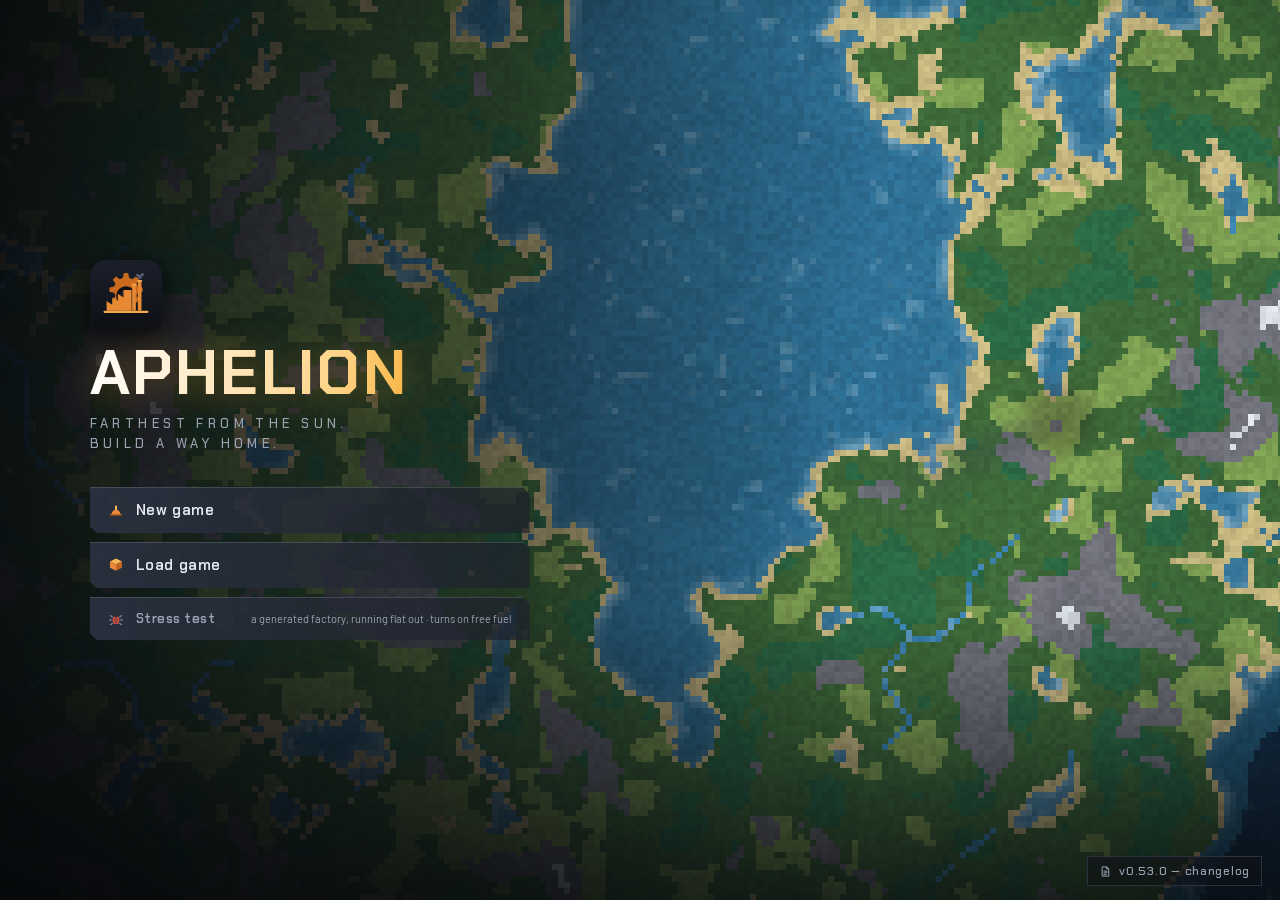
==== commit 35f91403: "Deploy demo — v0.53.0" ====
--- a/index.html
+++ b/index.html
@@ -10,8 +10,8 @@
     <link rel="manifest" href="./manifest.webmanifest" />
     <meta name="theme-color" content="#0f1116" />
     <title>Aphelion</title>
-    <script type="module" crossorigin src="./assets/index-Heb6gcfV.js"></script>
-    <link rel="stylesheet" crossorigin href="./assets/index-BHBC1WmA.css">
+    <script type="module" crossorigin src="./assets/index-CHGSmSQ8.js"></script>
+    <link rel="stylesheet" crossorigin href="./assets/index-uhkbN6Pi.css">
   </head>
   <body>
     <div id="root"></div>
--- a/assets/index-uhkbN6Pi.css
+++ b/assets/index-uhkbN6Pi.css
@@ -0,0 +1 @@
+@font-face{font-family:Chakra Petch;font-style:normal;font-display:swap;font-weight:500;src:url(./chakra-petch-latin-500-normal-BR1ody1F.woff2) format("woff2"),url(./chakra-petch-latin-500-normal-CnUQnZ4D.woff) format("woff")}@font-face{font-family:Chakra Petch;font-style:normal;font-display:swap;font-weight:600;src:url(./chakra-petch-latin-600-normal-DVQm9bgb.woff2) format("woff2"),url(./chakra-petch-latin-600-normal-DQKfcdKo.woff) format("woff")}@font-face{font-family:Chakra Petch;font-style:normal;font-display:swap;font-weight:700;src:url(./chakra-petch-latin-700-normal-CnDBPjkL.woff2) format("woff2"),url(./chakra-petch-latin-700-normal-D1s_c2du.woff) format("woff")}@font-face{font-family:Barlow;font-style:normal;font-display:swap;font-weight:400;src:url(./barlow-latin-400-normal-qiz4-Cze.woff2) format("woff2"),url(./barlow-latin-400-normal-fsAxiSwU.woff) format("woff")}@font-face{font-family:Barlow;font-style:normal;font-display:swap;font-weight:500;src:url(./barlow-latin-500-normal-BPAOfeC8.woff2) format("woff2"),url(./barlow-latin-500-normal-C1h8hMer.woff) format("woff")}@font-face{font-family:Barlow;font-style:normal;font-display:swap;font-weight:600;src:url(./barlow-latin-600-normal-DILqtrty.woff2) format("woff2"),url(./barlow-latin-600-normal-CNwfPWQD.woff) format("woff")}@font-face{font-family:Barlow;font-style:normal;font-display:swap;font-weight:700;src:url(./barlow-latin-700-normal-A9pxMQ4z.woff2) format("woff2"),url(./barlow-latin-700-normal-__SGTsZ1.woff) format("woff")}:root{--bg: #0f1116;--panel: #191c24;--panel-2: #212530;--border: #2c313d;--text: #e6e9ef;--muted: #9aa3b2;--accent: #f5a623;--font-display: "Chakra Petch", system-ui, sans-serif;--font-body: "Barlow", system-ui, -apple-system, "Segoe UI", Roboto, sans-serif;--snap: cubic-bezier(.2, .9, .3, 1.4);--snap-fast: .1s var(--snap);--hud-top: 44px;--hud-bottom: 58px;--inv-rail: 318px;--chamfer: 12px;--chamfer-sm: 7px;--panel-face: linear-gradient(to bottom, #232833, #171a22);--panel-face-lit: linear-gradient(to bottom, #2b3140, #1d212b);--edge-hi: rgba(255, 255, 255, .14);--edge-lo: rgba(0, 0, 0, .55);--cast: 0 10px 30px rgba(0, 0, 0, .55);color-scheme:dark}*{box-sizing:border-box}body{margin:0;height:100vh;overflow:hidden;background:var(--bg);color:var(--text);font-family:var(--font-display);font-variant-numeric:tabular-nums;-webkit-user-select:none;user-select:none}.cheat-hint,.cheat-toggle-hint,.sensor-note,.hub-relocate-hint,.building-desc,.hub-lead,.burner-fuel-hint,.burner-hint,.inv-hint,.inv-bin-hint,.item-popover-desc,.map-power-hint,.map-power-hint-done,.power-draft-tip,.power-build-tip,.belt-draft-tip,.belt-build-tip,.map-belt-hint,.map-belt-hint-text{font-family:var(--font-body);font-variant-numeric:normal;letter-spacing:.01em}.app{position:fixed;top:0;right:0;bottom:0;left:0;overflow:hidden}.stage{position:absolute;top:0;right:0;bottom:0;left:0;z-index:0}.hud-strip{position:absolute;top:0;left:0;right:0;z-index:35;display:flex;align-items:center;justify-content:space-between;gap:12px;padding:8px 14px;background:linear-gradient(to bottom,#080a0ee6,#080a0e00);pointer-events:none}.hud-strip>*{pointer-events:auto}.brand{display:flex;align-items:center;gap:8px;font-size:15px;font-weight:700;text-transform:uppercase;letter-spacing:.14em;color:var(--muted);text-shadow:0 1px 3px rgba(0,0,0,.8)}.brand-icon{width:22px;height:22px}.hud-strip-actions{display:flex;align-items:center;gap:8px}.ui-icon{vertical-align:middle;flex-shrink:0}.topbar-actions{display:flex;align-items:center;gap:8px}.reset,.options-btn{display:inline-flex;align-items:center;gap:6px;background:#181b23d1;border:none;color:var(--muted);padding:6px 12px;border-radius:3px;font-size:12px;font-weight:600;text-transform:uppercase;letter-spacing:.08em;cursor:pointer;box-shadow:inset 0 1px 0 var(--edge-hi),inset 0 0 0 1px #ffffff14,inset 0 -2px 0 var(--edge-lo);transition:color .1s var(--snap),background .1s var(--snap),transform .06s var(--snap)}.reset:hover,.options-btn:hover{color:var(--text);background:var(--panel-face-lit)}.reset:active,.options-btn:active{transform:translateY(2px);box-shadow:inset 0 1px 0 var(--edge-hi),inset 0 0 0 1px #ffffff14,inset 0 -1px 0 var(--edge-lo)}.options-modal{text-align:left;min-width:300px}.options-modal h2{margin:0 0 18px}.option-row{display:flex;flex-direction:column;gap:10px;margin-bottom:22px}.option-label{font-size:13px;color:var(--muted);text-transform:uppercase;letter-spacing:.06em}.lang-select{position:relative;min-width:180px}.options-modal .lang-trigger{width:100%;margin-top:0;display:flex;align-items:center;gap:10px;background:var(--panel-2);color:var(--text);border:1px solid var(--border);font-weight:600;padding:9px 12px;cursor:pointer}.options-modal .lang-trigger:hover,.lang-select.open .lang-trigger{border-color:var(--muted)}.lang-caret{margin-left:auto;color:var(--muted);font-size:12px;transition:transform .15s ease}.lang-select.open .lang-caret{transform:rotate(180deg)}.lang-menu{position:absolute;top:calc(100% + 4px);left:0;right:0;margin:0;padding:4px;list-style:none;background:var(--panel-2);border:1px solid var(--border);border-radius:3px;box-shadow:0 8px 24px #0006;z-index:20}.options-modal .lang-option{width:100%;margin-top:0;display:flex;align-items:center;gap:10px;background:transparent;color:var(--text);border:1px solid transparent;font-weight:600;padding:8px 10px;cursor:pointer}.options-modal .lang-option:hover{background:var(--panel)}.options-modal .lang-option.active{color:var(--accent)}.lang-name{flex:1;text-align:left}.lang-flag{width:22px;height:15px;border-radius:2px;object-fit:cover;flex:none;box-shadow:0 0 0 1px #00000040}.options-modal .modal-close-btn{width:100%}.cheat-section{margin:4px 0 22px;padding:14px 14px 16px;border:1px dashed var(--border);border-radius:3px;background:var(--panel-2)}.cheat-heading{margin:0 0 4px;font-size:13px;text-transform:uppercase;letter-spacing:.06em;color:var(--muted);display:flex;align-items:center;gap:6px}.cheat-hint{margin:0 0 14px;font-size:12px;color:var(--muted)}.cheat-row{margin-bottom:0}.cheat-row .option-label{display:flex;align-items:baseline;justify-content:space-between;text-transform:none;letter-spacing:normal;font-size:14px;color:var(--text)}.cheat-value{font-variant-numeric:tabular-nums;font-weight:700;color:var(--accent)}.cheat-slider{width:100%;accent-color:var(--accent);cursor:pointer}.cheat-toggle-row{margin-top:16px}.cheat-toggle-label{flex-direction:column;align-items:flex-start;gap:2px}.cheat-toggle-hint{margin:0}.options-modal .cheat-switch{display:flex;align-items:center;gap:10px;margin-top:10px;padding:0;border:0;border-radius:0;background:none;cursor:pointer;color:var(--muted);font-size:13px;font-weight:700}.cheat-switch-track{position:relative;width:44px;height:24px;border-radius:2px;background:#12141a;border:1px solid var(--border);box-shadow:inset 0 2px 3px #0009;transition:background .12s var(--snap),border-color .12s var(--snap)}.cheat-switch-thumb{position:absolute;top:2px;left:2px;width:18px;height:18px;border-radius:2px;background:var(--muted);box-shadow:inset 0 1px #ffffff59,inset 0 -2px #00000059;transition:transform .12s var(--snap),background .12s var(--snap)}.cheat-switch.on .cheat-switch-track{background:color-mix(in srgb,var(--accent) 35%,transparent);border-color:var(--accent)}.cheat-switch.on .cheat-switch-thumb{transform:translate(20px);background:var(--accent)}.cheat-switch.on .cheat-switch-text{color:var(--accent)}.chamfer{clip-path:polygon(var(--chamfer) 0,calc(100% - var(--chamfer)) 0,100% var(--chamfer),100% calc(100% - var(--chamfer)),calc(100% - var(--chamfer)) 100%,var(--chamfer) 100%,0 calc(100% - var(--chamfer)),0 var(--chamfer))}.droppod{position:absolute;top:0;right:0;bottom:0;left:0;overflow-y:auto;padding:60px 20px 90px;margin:0 auto;max-width:780px}.hud-panel{--chamfer: 14px;position:absolute;left:18px;top:calc(var(--hud-top) + 8px);max-height:calc(100% - var(--hud-top) - var(--hud-bottom) - 20px);z-index:30;width:min(var(--panel-w, 560px),calc(100vw - 36px - var(--inv-rail)));min-width:280px;padding:1px;background:linear-gradient(to bottom,#3a4152,#23262f);clip-path:polygon(var(--chamfer) 0,calc(100% - var(--chamfer)) 0,100% var(--chamfer),100% calc(100% - var(--chamfer)),calc(100% - var(--chamfer)) 100%,var(--chamfer) 100%,0 calc(100% - var(--chamfer)),0 var(--chamfer));filter:drop-shadow(0 18px 40px rgba(0,0,0,.7));animation:hud-panel-in .14s var(--snap)}.hud-panel-hub{--panel-w: 940px}.hud-panel-tech{--panel-w: 1180px;height:calc(100% - var(--hud-top) - var(--hud-bottom) - 20px)}.hud-panel-tech .hud-panel-body,.hud-panel-tech .tech{display:flex;flex-direction:column;min-height:0;height:100%}.hud-panel-sources,.hud-panel-buildings{--panel-w: 620px}.hud-panel-close{position:absolute;top:10px;right:12px;z-index:2;display:grid;place-items:center;width:28px;height:28px;padding:0;background:none;border:none;border-radius:var(--chamfer-sm);color:var(--muted);cursor:pointer}.hud-panel-close:hover{color:var(--text);background:#ffffff0f}.hud-panel-body{max-height:calc(100vh - var(--hud-top) - var(--hud-bottom) - 22px);overflow-y:auto;overscroll-behavior:contain;padding:18px 20px;background:linear-gradient(to bottom,#15171e,#101218);clip-path:polygon(var(--chamfer) 0,calc(100% - var(--chamfer)) 0,100% var(--chamfer),100% calc(100% - var(--chamfer)),calc(100% - var(--chamfer)) 100%,var(--chamfer) 100%,0 calc(100% - var(--chamfer)),0 var(--chamfer))}@keyframes hud-panel-in{0%{opacity:0;transform:translate(-10px)}to{opacity:1;transform:none}}@media(prefers-reduced-motion:reduce){.hud-panel{animation:none}}@media(max-width:720px){:root{--inv-rail: 258px}.hud-panel{left:10px}}.action-bar{position:absolute;left:0;right:0;bottom:0;z-index:35;display:flex;justify-content:center;gap:6px;padding:10px 14px 14px;background:linear-gradient(to top,#080a0eeb,#080a0e00);pointer-events:none}.action-bar>*{pointer-events:auto}.tab{--chamfer: var(--chamfer-sm);position:relative;display:inline-flex;align-items:center;justify-content:center;gap:8px;min-width:108px;padding:9px 20px 10px;font-size:13px;font-weight:700;text-transform:uppercase;letter-spacing:.1em;color:var(--muted);cursor:pointer;border:none;background:var(--panel-face);box-shadow:inset 0 1px 0 var(--edge-hi),inset 0 -2px 0 var(--edge-lo),inset 0 0 0 1px #ffffff0f;clip-path:polygon(var(--chamfer) 0,calc(100% - var(--chamfer)) 0,100% var(--chamfer),100% 100%,0 100%,0 var(--chamfer));transition:color .1s var(--snap),background .1s var(--snap),transform .06s var(--snap)}.tab:hover{color:var(--text);background:var(--panel-face-lit)}.tab:active{transform:translateY(2px);box-shadow:inset 0 1px 0 var(--edge-hi),inset 0 -1px 0 var(--edge-lo)}.tab.active{color:#1a1200;background:linear-gradient(to bottom,#ffc257,var(--accent));box-shadow:inset 0 1px #ffffff73,inset 0 -2px #0006}.tab-key{font:inherit;font-size:9px;letter-spacing:0;line-height:1;padding:3px 4px;border-radius:2px;color:var(--muted);background:#ffffff0d;border:1px solid rgba(255,255,255,.14)}.tab:hover .tab-key{color:var(--text)}.tab.active .tab-key{color:#0009;background:#0000001a;border-color:#00000040}.inv-toggle .inv-key{font-size:9px;padding:2px 3px}.map-scan-btn .map-key{font-size:9px}.map-scan-btn:hover .map-key,.map-scan-btn.scanning .map-key{color:var(--accent);border-color:color-mix(in srgb,var(--accent) 45%,transparent)}.tab.attention{position:relative;color:var(--text);animation:tab-attention 1.8s ease-in-out infinite}.tab-badge{position:absolute;top:6px;right:6px;width:8px;height:8px;border-radius:50%;background:var(--accent);box-shadow:0 0 0 0 var(--accent);animation:tab-badge-pulse 1.8s ease-in-out infinite}@keyframes tab-attention{0%,to{color:var(--text)}50%{color:var(--accent)}}@keyframes tab-badge-pulse{0%,to{box-shadow:0 0 color-mix(in srgb,var(--accent) 70%,transparent)}50%{box-shadow:0 0 0 5px color-mix(in srgb,var(--accent) 0%,transparent)}}.sources h2,.buildings h2,.inventory h2,.hub h2,.droppod h2{margin:0 0 12px;font-size:15px;font-weight:700;text-transform:uppercase;letter-spacing:.12em;color:var(--muted)}.source-list{list-style:none;padding:0;margin:0;display:grid;grid-template-columns:repeat(auto-fit,minmax(300px,1fr));gap:12px}.source-card{--chamfer: var(--chamfer-sm);position:relative;background:var(--panel-face);border:none;border-radius:0;padding:14px 16px;box-shadow:inset 0 1px 0 var(--edge-hi),inset 0 -2px 0 var(--edge-lo),inset 0 0 0 1px #ffffff0d;clip-path:polygon(var(--chamfer) 0,100% 0,100% 100%,0 100%,0 var(--chamfer))}.source-head{display:flex;align-items:center;gap:10px}.source-title{display:flex;flex-direction:column;gap:2px;margin-right:auto}.source-name{font-weight:700}.quality{font-size:11px;text-transform:uppercase;letter-spacing:.05em;font-weight:700;width:fit-content;padding:1px 8px;border-radius:2px}.quality-poor{color:#b7bcc6;background:#9aa3b229}.quality-normal{color:#ffcf7a;background:#f5a62329}.quality-pure{color:#7fe0a0;background:#57c96429}.mine-btn{background:linear-gradient(to bottom,#ffc257,var(--accent));color:#1a1200;border:none;padding:8px 18px;border-radius:3px;font-size:13px;font-weight:700;text-transform:uppercase;letter-spacing:.06em;cursor:pointer;box-shadow:inset 0 1px #ffffff73,inset 0 -2px #00000061;transition:filter .1s var(--snap),transform .06s var(--snap)}.mine-btn:hover{filter:brightness(1.08)}.mine-btn:active:not(:disabled){transform:translateY(2px);box-shadow:inset 0 1px #ffffff4d,inset 0 -1px #00000061}.mine-btn.active{background:#2c313d;color:var(--text);border:1px solid var(--border)}.mine-btn:disabled{background:#2c313d;color:var(--muted);cursor:not-allowed;filter:none}.mine-btn.travel-btn{background:transparent;color:var(--accent);border:1px dashed color-mix(in srgb,var(--accent) 55%,transparent);font-weight:600;white-space:nowrap}.mine-btn.travel-btn:hover{filter:none;background:color-mix(in srgb,var(--accent) 10%,transparent)}.sensor .hub-lead{margin:0 0 18px}.sensor-panel{position:relative;margin-bottom:4px}.sensor-scrim{position:absolute;top:0;right:0;bottom:0;left:0;z-index:1;border-radius:3px;background:color-mix(in srgb,var(--panel) 60%,transparent);-webkit-backdrop-filter:blur(1.5px);backdrop-filter:blur(1.5px);animation:sensor-pop-fade .16s ease-out}.sensor-popover{position:absolute;left:50%;top:50%;z-index:2;width:min(360px,calc(100% - 32px));max-height:calc(100% - 32px);overflow-y:auto;padding:14px 16px;background:var(--panel-2);border:1px solid var(--border);border-radius:3px;box-shadow:0 18px 42px -14px #000000bf,0 0 0 1px #0003;transform:translate(-50%,-50%);animation:sensor-pop .18s cubic-bezier(.2,.9,.35,1.2)}@keyframes sensor-pop{0%{opacity:0;transform:translate(-50%,calc(-50% + 10px)) scale(.94)}to{opacity:1;transform:translate(-50%,-50%) scale(1)}}@keyframes sensor-pop-fade{0%{opacity:0}to{opacity:1}}.sensor-popover-title{margin:0 0 10px;font-size:12px;font-weight:700;text-transform:uppercase;letter-spacing:.07em;color:var(--muted)}.sensor-popover-list{list-style:none;margin:0;padding:0;display:flex;flex-direction:column;gap:8px}.sensor-find{display:flex;align-items:center;gap:10px;padding:8px 10px;background:var(--panel);border:1px solid var(--border);border-radius:3px}.sensor-find .source-title{margin-right:auto}.progress-fill.sensor-fill{background:#46b1d6}.sensor-note{margin:14px 0 0;font-size:13px;color:var(--muted)}.progress{height:10px;background:var(--panel-2);border-radius:2px;overflow:hidden;margin:12px 0 8px}.progress-fill{height:100%;border-radius:2px;transition:width .08s linear}.source-foot{display:flex;justify-content:space-between;font-size:13px;color:var(--muted);font-variant-numeric:tabular-nums}.source-foot .mining{color:var(--accent);font-weight:600}.source-foot .warn{color:#e0864f;font-weight:600}.miner-row{display:flex;align-items:center;gap:8px;margin-top:10px;padding-top:10px;border-top:1px dashed var(--border)}.miner-status{display:flex;align-items:center;gap:6px;flex:1;font-size:13px;color:var(--muted);font-variant-numeric:tabular-nums}.miner-status.active{color:#57c964;font-weight:600}.miner-status.full{color:#f2b03a;font-weight:600}.miner-status.nopower{color:#e0a04a;font-weight:600}.miner-mk1-cost{flex-wrap:wrap}.mk1-cost-list{display:inline-flex;align-items:center;gap:8px;margin-left:2px}.mk1-cost-item{display:inline-flex;align-items:center;gap:2px;font-variant-numeric:tabular-nums}.mk1-cost-item.short{color:#e0655a}.mine-btn.auto-badge{background:#57c96429;color:#7fe0a0;cursor:default;filter:none;white-space:nowrap}.mine-btn.auto-badge:hover{filter:none}.mine-btn.powered-badge{display:inline-flex;align-items:center;gap:4px;background:color-mix(in srgb,#ffd24a 20%,transparent);color:#ffd24a;border:1px solid color-mix(in srgb,#ffd24a 45%,transparent);cursor:default;filter:none;white-space:nowrap}.mine-btn.powered-badge:hover{filter:none}.mine-btn.powered-badge.nopower{background:color-mix(in srgb,var(--muted) 14%,transparent);color:var(--muted);border-color:color-mix(in srgb,var(--muted) 40%,transparent)}.mine-btn.powered-badge.tripped{background:color-mix(in srgb,#d9534f 15%,transparent);color:#ff7a6b;border-color:color-mix(in srgb,#d9534f 50%,transparent)}.source-card.powered{border-color:color-mix(in srgb,#ffd24a 40%,var(--border))}.buffer-row{display:flex;align-items:center;flex-wrap:wrap;gap:8px;margin-top:12px}.buffer-row>button{flex-shrink:0}.buffer-chip{display:flex;align-items:center;gap:8px;flex:1;background:var(--panel-2);border:1px solid var(--border);border-radius:3px;padding:8px 12px;font-size:13px;font-variant-numeric:tabular-nums}.buffer-chip.empty{color:var(--muted)}.anchor-wrap{display:inline-flex}.flight-layer{position:fixed;top:0;right:0;bottom:0;left:0;z-index:40;pointer-events:none;overflow:hidden}.flying-item{position:fixed;filter:drop-shadow(0 3px 7px rgba(0,0,0,.55));will-change:transform,opacity;animation-name:item-fly;animation-timing-function:cubic-bezier(.45,0,.4,1);animation-fill-mode:forwards;animation-iteration-count:1}@keyframes item-fly{0%{transform:translate(-50%,-50%) scale(.5);opacity:0}30%{transform:translate(-50%,-50%) translate(calc(var(--dx) * .2),calc(var(--dy) * .45 - 46px)) scale(1.2);opacity:1}to{transform:translate(-50%,-50%) translate(var(--dx),var(--dy)) scale(.7);opacity:.85}}.item-icon{flex:none;object-fit:contain;vertical-align:middle;-webkit-user-select:none;user-select:none}.item-dot{flex:none;border-radius:3px;transform:rotate(45deg);display:inline-block}.source-icon{filter:drop-shadow(0 1px 2px rgba(0,0,0,.35))}.draggable{cursor:grab}.draggable:active{cursor:grabbing}.collect-btn,.load-btn{background:#f5a6231a;border:none;color:var(--accent);padding:7px 14px;border-radius:3px;font-weight:700;font-size:13px;text-transform:uppercase;letter-spacing:.06em;cursor:pointer;box-shadow:inset 0 0 0 1px var(--accent),inset 0 1px #ffffff2e,inset 0 -2px #00000059;transition:background .1s var(--snap),transform .06s var(--snap)}.collect-btn:hover:not(:disabled),.load-btn:hover:not(:disabled){background:#f5a6233d}.collect-btn:active:not(:disabled),.load-btn:active:not(:disabled){transform:translateY(2px);box-shadow:inset 0 0 0 1px var(--accent),inset 0 -1px #00000059}.collect-btn:disabled,.load-btn:disabled{opacity:.4;cursor:not-allowed}.load-amount{display:inline-flex;align-items:center;gap:6px}.load-amount input{width:58px;padding:6px 8px;border:1px solid var(--border);border-radius:3px;background:var(--panel-2);color:var(--text);font-size:13px;font-variant-numeric:tabular-nums}.load-amount input:disabled{opacity:.4;cursor:not-allowed}.io-slot{display:flex;flex-wrap:wrap;align-items:center;gap:8px;margin-top:12px;padding:10px 12px;border:1px dashed var(--border);border-radius:3px}.io-slot>button,.io-slot .io-amount{flex-shrink:0}.io-slot.drop-over{border-color:var(--accent);background:#f5a62314}.io-slot-label{font-size:11px;text-transform:uppercase;letter-spacing:.05em;color:var(--muted);flex:none}.io-slot-body{display:flex;align-items:center;gap:8px;flex:1 1 auto;min-width:0;overflow:hidden;white-space:nowrap;font-size:13px;font-variant-numeric:tabular-nums;border:1px solid var(--border);border-radius:3px;padding:6px 10px;background:var(--panel-2)}.unload-btn{background:var(--panel-face);border:none;color:var(--muted);padding:7px 12px;border-radius:3px;font-weight:700;font-size:13px;text-transform:uppercase;letter-spacing:.06em;cursor:pointer;box-shadow:inset 0 1px 0 var(--edge-hi),inset 0 0 0 1px #ffffff12,inset 0 -2px 0 var(--edge-lo);transition:color .1s var(--snap),background .1s var(--snap),transform .06s var(--snap)}.unload-btn:hover:not(:disabled){color:var(--text);background:var(--panel-face-lit)}.unload-btn:active:not(:disabled){transform:translateY(2px);box-shadow:inset 0 1px 0 var(--edge-hi),inset 0 -1px 0 var(--edge-lo)}.unload-btn:disabled{opacity:.4;cursor:not-allowed}.building-actions{display:flex;justify-content:flex-end;margin-top:12px}.dismantle-btn{background:var(--panel-face);border:none;color:var(--muted);padding:7px 14px;border-radius:3px;font-weight:700;font-size:13px;text-transform:uppercase;letter-spacing:.06em;cursor:pointer;box-shadow:inset 0 1px 0 var(--edge-hi),inset 0 0 0 1px #ffffff12,inset 0 -2px 0 var(--edge-lo);transition:color .1s var(--snap),background .1s var(--snap),transform .06s var(--snap)}.dismantle-btn:active:not(:disabled){transform:translateY(2px);box-shadow:inset 0 1px 0 var(--edge-hi),inset 0 -1px 0 var(--edge-lo)}.dismantle-btn:hover:not(:disabled){color:#ff6b6b;border-color:#ff6b6b}.dismantle-btn:disabled{opacity:.4;cursor:not-allowed}.confirm-anchor{position:relative;display:inline-flex}.confirm-popover{position:absolute;z-index:60;width:250px;padding:14px;background:var(--panel);border:1px solid var(--border);border-radius:3px;box-shadow:0 14px 34px #00000080;text-align:left;animation:confirm-pop .12s ease-out}.confirm-popover.bottom-start{top:calc(100% + 9px);left:0;transform-origin:top left}.confirm-popover.bottom-end{top:calc(100% + 9px);right:0;transform-origin:top right}.confirm-popover.top-start{bottom:calc(100% + 9px);left:0;transform-origin:bottom left}.confirm-popover.top-end{bottom:calc(100% + 9px);right:0;transform-origin:bottom right}.confirm-popover:after{content:"";position:absolute;width:10px;height:10px;background:var(--panel);transform:rotate(45deg)}.confirm-popover.bottom-start:after,.confirm-popover.bottom-end:after{top:-6px;border-left:1px solid var(--border);border-top:1px solid var(--border)}.confirm-popover.top-start:after,.confirm-popover.top-end:after{bottom:-6px;border-right:1px solid var(--border);border-bottom:1px solid var(--border)}.confirm-popover.bottom-start:after,.confirm-popover.top-start:after{left:18px}.confirm-popover.bottom-end:after,.confirm-popover.top-end:after{right:18px}.confirm-message{margin:0 0 14px;font-size:13px;line-height:1.45;color:var(--text)}.confirm-actions{display:flex;justify-content:flex-end;gap:8px}.confirm-actions.stacked{flex-direction:column-reverse;align-items:stretch}.confirm-popover .confirm-cancel,.confirm-popover .confirm-secondary,.confirm-popover .confirm-ok{margin:0;padding:7px 14px;border-radius:3px;font-weight:700;font-size:13px;cursor:pointer;border:1px solid var(--border)}.confirm-actions.stacked .confirm-cancel,.confirm-actions.stacked .confirm-secondary,.confirm-actions.stacked .confirm-ok{text-align:center}.confirm-popover .confirm-cancel{background:transparent;color:var(--muted)}.confirm-popover .confirm-cancel:hover{color:var(--text);border-color:var(--muted)}.confirm-popover .confirm-secondary{background:transparent;color:#e5848a;border-color:#e5484d80}.confirm-popover .confirm-secondary:hover{color:#fff;background:#e5484d2e;border-color:#e5484d}.confirm-popover .confirm-ok{background:var(--accent);color:#1a1200;border-color:transparent}.confirm-popover .confirm-ok.danger{background:#e5484d;color:#fff}.confirm-popover .confirm-ok:hover{filter:brightness(1.08)}@keyframes confirm-pop{0%{opacity:0;transform:scale(.96)}to{opacity:1;transform:scale(1)}}.hub-relocate{display:flex;align-items:center;gap:12px;flex-wrap:wrap;margin:0 0 16px}.hub-relocate-hint,.building-desc{color:var(--muted);font-size:12px}.construct-heading{margin:20px 0 12px;font-size:15px;color:var(--muted);text-transform:uppercase;letter-spacing:.06em}.buildings-none-near{margin:0 0 4px;font-size:13px;color:var(--muted);font-style:italic}.buildings-far{margin-top:20px}.far-toggle{display:flex;align-items:center;gap:8px;width:100%;padding:8px 2px;margin-bottom:12px;background:transparent;border:none;border-bottom:1px solid var(--border);color:var(--muted);font-size:15px;font-weight:600;text-transform:uppercase;letter-spacing:.06em;cursor:pointer}.far-toggle:hover{color:var(--text)}.far-chevron{display:inline-block;transition:transform .18s ease;font-size:12px}.far-chevron.collapsed{transform:rotate(-90deg)}.build-btn{background:linear-gradient(to bottom,#ffc257,var(--accent));color:#1a1200;border:none;padding:8px 18px;border-radius:3px;font-size:13px;font-weight:700;text-transform:uppercase;letter-spacing:.06em;cursor:pointer;box-shadow:inset 0 1px #ffffff73,inset 0 -2px #00000061;transition:filter .1s var(--snap),transform .06s var(--snap)}.build-btn:hover:not(:disabled){filter:brightness(1.08)}.build-btn:active:not(:disabled){transform:translateY(2px);box-shadow:inset 0 1px #ffffff4d,inset 0 -1px #00000061}.build-btn:disabled{background:#2c313d;color:var(--muted);cursor:not-allowed}.build-cost{margin-top:12px;font-size:13px;color:var(--accent);font-variant-numeric:tabular-nums}.hub h2{margin:0 0 12px}.hub-lead{color:var(--muted);line-height:1.5;max-width:560px}.hub-body{margin-top:16px}.hub-milestones{margin-top:20px}.hub-milestones .construct-heading{margin-top:0}.milestone-list{grid-template-columns:1fr}.craft-grid{list-style:none;padding:0;margin:0 0 4px;display:grid;grid-template-columns:repeat(auto-fill,minmax(150px,1fr));gap:8px}.craft-tile{width:100%;display:flex;flex-direction:column;gap:6px;padding:10px 12px;background:var(--panel);border:1px solid var(--border);border-radius:3px;color:inherit;font:inherit;text-align:left;cursor:pointer;transition:border-color .12s ease,background .12s ease}.craft-tile:hover:not(:disabled){border-color:color-mix(in srgb,var(--accent) 55%,var(--border))}.craft-tile:disabled{cursor:not-allowed;opacity:.5}.craft-tile.active{border-color:var(--accent);background:color-mix(in srgb,var(--accent) 10%,var(--panel))}.craft-tile-head{display:flex;align-items:center;gap:7px;min-width:0}.craft-tile-icon{filter:drop-shadow(0 1px 2px rgba(0,0,0,.35));flex:0 0 auto}.craft-tile-name{font-weight:700;font-size:13px;white-space:nowrap;overflow:hidden;text-overflow:ellipsis}.craft-tile-recipe{display:flex;align-items:center;flex-wrap:wrap;gap:3px 5px;font-size:12px;color:var(--muted);font-variant-numeric:tabular-nums}.craft-io{display:inline-flex;align-items:center;gap:2px}.craft-io .craft-amt{font-weight:600}.craft-plus{margin-right:2px;opacity:.7}.craft-tile-recipe .arrow{opacity:.7}.craft-tile-bar{height:5px;background:var(--panel-2);border-radius:2px;overflow:hidden}.craft-tile-foot{display:flex;justify-content:space-between;font-size:11px;color:var(--muted);font-variant-numeric:tabular-nums}.craft-tile-foot .mining{color:var(--accent);font-weight:600}.hub-burners{margin-top:26px}.burner-panel{margin-top:12px;padding:14px 16px;background:var(--panel);border:1px solid var(--border);border-radius:3px;display:flex;flex-direction:column;gap:12px}.burner-head{display:flex;align-items:center;justify-content:space-between;gap:12px}.burner-title{display:inline-flex;align-items:center;gap:7px;font-weight:600;color:var(--text)}.burner-status{font-size:11px;font-weight:700;letter-spacing:.03em;text-transform:uppercase;padding:3px 9px;border-radius:2px;border:1px solid var(--border);color:var(--muted)}.burner-status.running{color:#7fd88a;border-color:color-mix(in srgb,#7fd88a 45%,transparent);background:color-mix(in srgb,#7fd88a 12%,transparent)}.burner-status.empty{color:#e0b04a;border-color:color-mix(in srgb,#e0b04a 45%,transparent);background:color-mix(in srgb,#e0b04a 12%,transparent)}.burner-status.paused{color:var(--muted)}.burner-status.tripped{color:#ff7a6b;border-color:color-mix(in srgb,#d9534f 55%,transparent);background:color-mix(in srgb,#d9534f 16%,transparent)}.burner-trip{display:flex;align-items:center;justify-content:space-between;gap:10px;flex-wrap:wrap;margin-top:10px;padding:9px 12px;border-radius:3px;border:1px solid color-mix(in srgb,#d9534f 55%,transparent);background:color-mix(in srgb,#d9534f 12%,transparent)}.burner-trip-msg{display:inline-flex;align-items:center;gap:6px;font-size:12.5px;color:#ff9a8e}.burner-reset{flex:none;padding:7px 14px;border-radius:3px;font-weight:700;color:#2a0f0c;background:#ff7a6b;border:none;cursor:pointer;transition:filter .15s ease}.burner-reset:hover{filter:brightness(1.08)}.burner-output{display:flex;align-items:baseline;gap:8px}.burner-kw{display:inline-flex;align-items:baseline;gap:6px;color:var(--accent);font-variant-numeric:tabular-nums}.burner-kw-now{font-size:30px;font-weight:700;line-height:1}.burner-kw-unit{font-size:14px;font-weight:600}.burner-kw-max{font-size:12px;color:var(--muted);font-variant-numeric:tabular-nums}.burner-graph{margin:0}.burner-graph-svg{display:block;width:100%;height:72px;background:var(--panel-2);border:1px solid var(--border);border-radius:3px}.burner-graph-grid{stroke:var(--border);stroke-width:1;stroke-dasharray:3 4}.burner-graph-axis{stroke:var(--border);stroke-width:1}.burner-graph-area{fill:color-mix(in srgb,var(--accent) 22%,transparent);stroke:none}.burner-graph-line{stroke:var(--accent);stroke-width:2;stroke-linejoin:round;stroke-linecap:round;vector-effect:non-scaling-stroke}.burner-graph-dot{fill:var(--accent)}.burner-graph-caption{display:flex;justify-content:space-between;margin-top:5px;font-size:11px;color:var(--muted)}.burner-fuel{display:flex;flex-direction:column;gap:7px;padding:8px;margin:-2px;border:1px dashed transparent;border-radius:3px;transition:border-color .12s,background .12s}.burner-fuel.drop-over{border-color:color-mix(in srgb,var(--accent) 70%,transparent);background:color-mix(in srgb,var(--accent) 10%,transparent)}.burner-fuel-bar{height:6px;background:var(--panel-2);border-radius:2px;overflow:hidden}.burner-fuel-row{display:flex;align-items:center;justify-content:space-between;gap:10px;flex-wrap:wrap}.burner-fuel-actions{display:inline-flex;align-items:center;gap:8px;flex-wrap:wrap}.burner-load-amount{display:inline-flex;align-items:center;gap:4px}.burner-load-amount input{width:56px;padding:5px 7px;background:var(--panel-2);border:1px solid var(--border);border-radius:3px;color:var(--text);font-size:12px}.burner-load-amount input:focus{outline:none;border-color:var(--muted)}.burner-load-amount .load-btn{padding:5px 10px;background:#f5a62312;color:var(--accent);border:none;border-radius:3px;cursor:pointer;font-size:12px;box-shadow:inset 0 0 0 1px color-mix(in srgb,var(--accent) 45%,transparent),inset 0 -2px #0000004d}.burner-load-amount .load-btn:hover:not(:disabled){background:color-mix(in srgb,var(--accent) 20%,transparent)}.burner-load-amount .load-btn:disabled{opacity:.45;cursor:default;color:var(--muted);border-color:var(--border)}.burner-fuel-hint{font-size:11px;color:var(--muted)}.burner-fuel-amt{display:inline-flex;align-items:center;gap:6px;font-size:13px;color:var(--text);font-variant-numeric:tabular-nums}.burner-per-leaf{color:var(--muted);font-size:12px}.burner-fuel-actions{display:inline-flex;gap:8px}.burner-load{padding:5px 12px}.burner-unload{padding:5px 12px;background:var(--panel-face);color:var(--muted);border:none;border-radius:3px;font-size:12px;font-weight:700;text-transform:uppercase;letter-spacing:.06em;cursor:pointer;box-shadow:inset 0 1px 0 var(--edge-hi),inset 0 0 0 1px #ffffff12,inset 0 -2px 0 var(--edge-lo);transition:color .1s var(--snap),background .1s var(--snap),transform .06s var(--snap)}.burner-unload:active:not(:disabled){transform:translateY(2px);box-shadow:inset 0 1px 0 var(--edge-hi),inset 0 -1px 0 var(--edge-lo)}.burner-unload:hover:not(:disabled){color:var(--text);border-color:var(--muted)}.burner-unload:disabled{opacity:.45;cursor:default}.burner-hint{margin:0;font-size:11.5px;color:var(--muted)}.burner-toggle{align-self:flex-start;padding:8px 18px;border-radius:3px;border:none;background:#f5a6231f;color:var(--accent);font-size:13px;font-weight:700;text-transform:uppercase;letter-spacing:.06em;box-shadow:inset 0 0 0 1px var(--accent),inset 0 1px #ffffff2e,inset 0 -2px #00000059;cursor:pointer}.burner-toggle:hover{background:color-mix(in srgb,var(--accent) 26%,transparent)}.burner-toggle.paused{border-color:var(--border);background:transparent;color:var(--muted)}.burner-toggle.paused:hover{color:var(--text);border-color:var(--muted)}.hub-appearance{margin-top:26px}.avatar-customizer{display:flex;gap:20px;align-items:flex-start;margin-top:12px}.avatar-preview{flex:0 0 auto;display:grid;place-items:center;width:168px;height:168px;border-radius:3px;background:radial-gradient(circle at 50% 38%,color-mix(in srgb,var(--accent) 18%,transparent),transparent 68%),var(--panel-2, rgba(255, 255, 255, .04));border:1px solid var(--border, rgba(255, 255, 255, .08))}.avatar-parts{flex:1 1 0;min-width:0;display:flex;flex-direction:column;gap:12px}.avatar-part-row{display:flex;flex-direction:column;gap:6px}.avatar-part-label{font-size:12px;font-weight:600;letter-spacing:.04em;text-transform:uppercase;color:var(--muted)}.avatar-options{display:flex;flex-wrap:wrap;gap:7px}.avatar-chip{display:grid;place-items:center;width:46px;height:46px;padding:0;border-radius:3px;cursor:pointer;background:var(--panel-2, rgba(255, 255, 255, .04));border:1px solid var(--border, rgba(255, 255, 255, .1));overflow:hidden;transition:transform .1s ease,border-color .1s ease,box-shadow .1s ease}.avatar-chip:hover{transform:translateY(-1px);border-color:color-mix(in srgb,var(--accent) 55%,transparent)}.avatar-chip.selected{border-color:var(--accent);box-shadow:0 0 0 1px var(--accent),0 0 12px color-mix(in srgb,var(--accent) 45%,transparent)}.avatar-chip .avatar{pointer-events:none}@media(max-width:520px){.avatar-customizer{flex-direction:column;align-items:center}}.appearance-trigger{display:inline-flex;align-items:center;gap:10px;margin-top:12px;padding:6px 16px 6px 6px;border-radius:3px;cursor:pointer;color:var(--text);background:var(--panel-2, rgba(255, 255, 255, .04));border:1px solid var(--border, rgba(255, 255, 255, .1));transition:transform .1s ease,border-color .1s ease}.appearance-trigger:hover{transform:translateY(-1px);border-color:color-mix(in srgb,var(--accent) 55%,transparent)}.appearance-trigger .avatar{border-radius:3px;background:var(--panel, rgba(0, 0, 0, .2));pointer-events:none}.appearance-trigger-label{font-size:13px;font-weight:600}.appearance-overlay{position:fixed;top:0;right:0;bottom:0;left:0;z-index:100;display:flex;align-items:center;justify-content:center;padding:20px;background:#0000008c;-webkit-backdrop-filter:blur(2px);backdrop-filter:blur(2px)}.appearance-popover{position:relative;width:min(460px,100%);max-height:88vh;overflow:auto;padding:18px;background:var(--panel);border:1px solid var(--border);border-radius:3px;box-shadow:0 24px 60px #0009;animation:confirm-pop .12s ease-out;transform-origin:center}.appearance-popover-head{display:flex;align-items:center;gap:10px;margin-bottom:6px}.appearance-popover-title{font-size:14px;font-weight:600}.appearance-dirty{font-size:11px;font-weight:600;letter-spacing:.03em;text-transform:uppercase;color:var(--accent)}.appearance-close{margin-left:auto;display:grid;place-items:center;width:26px;height:26px;padding:0;border-radius:3px;cursor:pointer;color:var(--muted);background:transparent;border:1px solid transparent;font-size:13px}.appearance-close:hover{color:var(--text);border-color:var(--border)}.appearance-actions{display:flex;justify-content:flex-end;margin-top:14px}.appearance-save:disabled{opacity:.5;cursor:default}.appearance-discard{position:absolute;top:0;right:0;bottom:0;left:0;z-index:5;display:flex;flex-direction:column;justify-content:center;padding:24px;border-radius:3px;background:color-mix(in srgb,var(--panel) 90%,transparent);-webkit-backdrop-filter:blur(2px);backdrop-filter:blur(2px)}.appearance-discard .confirm-message{margin-bottom:16px;text-align:center}.appearance-discard .confirm-actions{justify-content:center}.milestone-stakes{margin:12px 0 0;font-size:13px;line-height:1.5;color:var(--text);border-left:2px solid var(--accent);padding-left:12px}.source-card.milestone.done{border-color:#3d6b3a}.source-card.milestone.done .source-name{color:#6fce6a}.source-card.milestone.done .milestone-stakes{color:var(--muted);border-left-color:#3d6b3a}.milestone-completed{margin-top:12px}.milestone-completed>summary{cursor:pointer;margin:0 0 12px;list-style:none;-webkit-user-select:none;user-select:none}.milestone-completed>summary::-webkit-details-marker{display:none}.milestone-completed>summary:before{content:"▶";display:inline-block;margin-right:8px;font-size:10px;transition:transform .15s ease}.milestone-completed[open]>summary:before{transform:rotate(90deg)}.milestone-completed>summary:hover{color:var(--text)}.droppod h2{margin:0 0 12px}.droppod .hub-lead{margin:0 0 18px}.droppod-card{border-color:var(--accent);box-shadow:0 0 0 1px var(--accent),0 0 26px -6px var(--accent);animation:pod-pulse 2.4s ease-in-out infinite}.droppod-btn{animation:pod-nudge 2.4s ease-in-out infinite}@keyframes pod-pulse{0%,to{box-shadow:0 0 0 1px var(--accent),0 0 22px -8px var(--accent)}50%{box-shadow:0 0 0 1px var(--accent),0 0 34px -2px var(--accent)}}@keyframes pod-nudge{0%,to{transform:scale(1)}50%{transform:scale(1.05)}}.io-slots{color:var(--muted);font-size:11px;font-variant-numeric:tabular-nums;margin-top:2px;letter-spacing:.02em}.source-card.locked{opacity:.75}.locked-req{color:var(--muted);font-size:12px}.progress-fill.locked-fill{background:var(--muted)}.recipe-select{display:flex;align-items:center;gap:8px;margin-top:12px;font-size:13px;color:var(--muted)}.recipe-select-field{position:relative;flex:1;display:flex}.recipe-select select{flex:1;-moz-appearance:none;appearance:none;-webkit-appearance:none;background:#12141a;color:var(--text);border:1px solid var(--border);border-radius:3px;padding:6px 28px 6px 8px;font-family:var(--font-display);font-size:13px;font-weight:600;cursor:pointer;box-shadow:inset 0 2px 3px #00000080}.recipe-select select:hover{border-color:var(--muted)}.recipe-select-caret{position:absolute;right:9px;top:50%;transform:translateY(-50%);display:flex;color:var(--muted);pointer-events:none}.recipe-io{margin-top:8px;font-size:13px;font-variant-numeric:tabular-nums}.recipe-io .arrow,.building-desc .arrow{color:var(--accent);margin:0 4px}.sensor-radial{position:relative;width:300px;height:300px;margin:18px auto 10px}.sensor-core{position:absolute;left:50%;top:50%;width:108px;height:108px;transform:translate(-50%,-50%)}.sensor-core-ring{position:absolute;top:0;right:0;bottom:0;left:0;border-radius:50%;background:conic-gradient(var(--accent) calc(var(--pct) * 1%),var(--border) 0);-webkit-mask:radial-gradient(farthest-side,transparent calc(100% - 6px),#000 calc(100% - 5px));mask:radial-gradient(farthest-side,transparent calc(100% - 6px),#000 calc(100% - 5px));transition:background .12s linear}.sensor-core.scanning .sensor-core-ring{animation:sensor-pulse 1.6s ease-in-out infinite}.sensor-core-face{position:absolute;top:12px;right:12px;bottom:12px;left:12px;border-radius:50%;background:var(--panel-2);border:1px solid var(--border);display:flex;flex-direction:column;align-items:center;justify-content:center;gap:2px}.sensor-core-glyph{font-size:26px;line-height:1}.sensor-core-secs{font-size:12px;font-weight:600;color:var(--muted);font-variant-numeric:tabular-nums}.sensor-core.scanning .sensor-core-secs{color:var(--text)}@keyframes sensor-pulse{0%,to{opacity:1}50%{opacity:.55}}.sensor-node{position:absolute;left:50%;top:50%;display:flex;flex-direction:column;align-items:center;gap:6px;width:84px;padding:0;background:none;border:none;cursor:pointer;color:var(--text)}.sensor-node-disc{display:flex;align-items:center;justify-content:center;width:56px;height:56px;border-radius:50%;background:var(--panel-2);border:1px solid var(--border);transition:border-color .12s,box-shadow .12s,transform .12s}.sensor-node-label{font-size:12px;color:var(--muted);text-align:center;line-height:1.2}.sensor-node:hover:not(:disabled):not([aria-disabled=true]) .sensor-node-disc{border-color:var(--muted);transform:scale(1.06)}.sensor-node.active .sensor-node-disc{border-color:var(--accent);box-shadow:0 0 0 2px var(--accent) inset,0 0 14px -2px var(--accent)}.sensor-node.active .sensor-node-label{color:var(--accent);font-weight:600}.sensor-node.spent:disabled,.sensor-node.spent[aria-disabled=true]{cursor:not-allowed;opacity:.4}.sensor-node.spent:disabled .sensor-node-disc,.sensor-node.spent[aria-disabled=true] .sensor-node-disc{filter:grayscale(1)}.inventory{--chamfer: var(--chamfer-sm);position:absolute;right:18px;bottom:calc(var(--hud-bottom) + 58px);z-index:30;width:300px;max-width:calc(100vw - 36px);max-height:calc(100% - var(--hud-top) - var(--hud-bottom) - 80px);display:flex;flex-direction:column;background:var(--panel-face);box-shadow:inset 0 1px 0 var(--edge-hi),inset 0 0 0 1px #ffffff12;clip-path:polygon(var(--chamfer) 0,calc(100% - var(--chamfer)) 0,100% var(--chamfer),100% calc(100% - var(--chamfer)),calc(100% - var(--chamfer)) 100%,var(--chamfer) 100%,0 calc(100% - var(--chamfer)),0 var(--chamfer));filter:drop-shadow(0 12px 28px rgba(0,0,0,.6));padding:14px 16px}.inventory h2{font-size:15px;text-transform:uppercase;letter-spacing:.1em}.inventory.drop-over{box-shadow:inset 0 0 0 2px var(--accent)}@media(max-width:720px){.inventory{right:10px;width:240px}}.inventory-head{display:flex;align-items:center;gap:8px;margin-bottom:12px}.inventory-head h2{margin:0}.inventory.minimized .inventory-head{margin-bottom:0}.inv-count{font-size:12px;font-weight:700;color:var(--accent);background:var(--panel-2);border-radius:2px;padding:1px 9px;white-space:nowrap;font-variant-numeric:tabular-nums}.inv-toggle{background:transparent;border:1px solid var(--border);color:var(--muted);min-width:26px;gap:4px;padding:0 5px;height:26px;border-radius:3px;cursor:pointer;font-size:12px;line-height:1;display:flex;align-items:center;justify-content:center}.inv-toggle:hover{color:var(--text);border-color:var(--muted)}.inv-help{width:22px;height:22px;border-radius:50%;border:1px solid var(--border);background:transparent;color:var(--muted);font-size:12px;font-weight:700;line-height:1;cursor:help;display:flex;align-items:center;justify-content:center}.inv-help:hover{color:var(--accent);border-color:var(--accent)}.inv-sort{margin-left:auto;width:26px;height:26px;border-radius:3px;border:1px solid var(--border);background:transparent;color:var(--muted);cursor:pointer;display:flex;align-items:center;justify-content:center}.inv-sort:hover:not(:disabled){color:var(--accent);border-color:var(--accent)}.inv-sort:disabled{opacity:.4;cursor:default}.inv-hint{margin:12px 0 0;font-size:11px;color:var(--muted);line-height:1.4}.inv-empty{margin:8px 0 0;font-size:13px;color:var(--muted);line-height:1.5}.inventory-grid{display:grid;grid-template-columns:repeat(auto-fill,minmax(52px,1fr));gap:6px;overflow-y:auto;overscroll-behavior:contain;min-height:0}.storage-grid{margin-top:10px;grid-template-columns:repeat(auto-fill,minmax(44px,1fr))}.inv-slot{position:relative;aspect-ratio:1 / 1;border:1px solid var(--border);border-radius:3px;background:var(--panel-2);display:flex;align-items:center;justify-content:center}.inv-slot.empty{background:color-mix(in srgb,var(--panel-2) 55%,transparent);border-style:dashed}.inv-slot.filled{cursor:grab}.inv-slot.filled:active{cursor:grabbing}.inv-slot.slot-over{border-color:var(--accent);border-style:solid;box-shadow:0 0 0 1px var(--accent) inset}.inv-slot-icon{width:30px;height:30px}.inv-slot-count{position:absolute;right:3px;bottom:2px;font-size:11px;font-weight:700;line-height:1;color:var(--text);font-variant-numeric:tabular-nums;text-shadow:0 1px 2px rgba(0,0,0,.75);pointer-events:none}.inv-bin{margin-top:10px;display:flex;align-items:center;gap:8px;padding:9px 12px;border:1px dashed var(--border);border-radius:3px;color:var(--muted);background:color-mix(in srgb,var(--panel-2) 40%,transparent);transition:border-color .12s,color .12s,background .12s}.inv-bin-icon{font-size:16px;line-height:1;filter:grayscale(.3)}.inv-bin-label{font-weight:700;font-size:13px}.inv-bin-hint{margin-left:auto;font-size:10px;text-align:right;line-height:1.3;opacity:.8}.inv-bin.drop-over{border-style:solid;border-color:#d9534f;color:#ef8079;background:color-mix(in srgb,#d9534f 16%,transparent)}.item-popover{position:fixed;z-index:60;width:232px;padding:12px 13px;background:var(--panel);border:1px solid var(--border);border-radius:3px;box-shadow:0 10px 30px #00000080;pointer-events:none;animation:popover-in .12s ease-out}@keyframes popover-in{0%{opacity:0;transform:translate(4px)}to{opacity:1;transform:translate(0)}}.item-popover-head{display:flex;align-items:center;gap:9px}.item-popover-title{display:flex;flex-direction:column;gap:3px;min-width:0}.item-popover-name{font-weight:700;font-size:14px;line-height:1.1}.item-popover-kind{align-self:flex-start;font-size:9px;text-transform:uppercase;letter-spacing:.05em;color:var(--muted);border:1px solid var(--border);border-radius:2px;padding:1px 7px}.item-popover-kind.kind-ore{color:#d59a6a}.item-popover-kind.kind-raw{color:#86c46a}.item-popover-kind.kind-product{color:#aab4c4}.item-popover-kind.kind-equipment{color:#f2b03a}.item-popover-desc{margin:9px 0 0;font-size:12px;line-height:1.45;color:var(--text)}.item-popover-foot{margin-top:9px;padding-top:8px;border-top:1px solid var(--border);font-size:11px;font-weight:700;color:var(--muted);font-variant-numeric:tabular-nums}.split-popover{pointer-events:auto;width:240px}.split-readout{font-size:11px;font-weight:700;color:var(--muted);font-variant-numeric:tabular-nums}.split-controls{display:flex;align-items:center;gap:9px;margin-top:12px}.split-slider{flex:1;min-width:0;accent-color:var(--accent);cursor:pointer}.split-half{background:var(--panel-2);color:var(--text);border:1px solid var(--border);border-radius:3px;padding:4px 10px;font-size:11px;font-weight:700;cursor:pointer;transition:filter .15s ease}.split-half:hover{filter:brightness(1.15)}.split-warn{margin:9px 0 0;font-size:11px;line-height:1.4;color:#ef8079}.split-actions{display:flex;justify-content:flex-end;gap:8px;margin-top:12px;padding-top:10px;border-top:1px solid var(--border)}.split-cancel{background:none;color:var(--muted);border:1px solid var(--border);border-radius:3px;padding:5px 12px;font-size:12px;font-weight:700;cursor:pointer}.split-cancel:hover{color:var(--text)}.split-confirm{background:var(--accent);color:#1a1200;border:none;border-radius:3px;padding:5px 14px;font-size:12px;font-weight:700;cursor:pointer;transition:filter .15s ease}.split-confirm:hover:not(:disabled){filter:brightness(1.08)}.split-confirm:disabled{opacity:.45;cursor:not-allowed}.help-popover{width:260px}.help-popover-title{font-weight:700;font-size:13px;margin-bottom:8px}.help-popover-list{list-style:none;margin:0;padding:0;display:flex;flex-direction:column;gap:7px}.help-popover-list li{position:relative;padding-left:15px;font-size:11.5px;line-height:1.4;color:var(--muted)}.help-popover-list li:before{content:"›";position:absolute;left:3px;top:0;color:var(--accent);font-weight:700}.modal-backdrop{position:fixed;top:0;right:0;bottom:0;left:0;background:#0009;display:flex;align-items:center;justify-content:center;z-index:80}.modal{background:var(--panel);border:1px solid var(--border);border-radius:3px;padding:28px;max-width:360px;text-align:center}.modal button{background:var(--accent);color:#1a1200;border:none;padding:10px 24px;border-radius:3px;font-weight:700;cursor:pointer;margin-top:8px}.pause-menu{min-width:280px;text-align:left}.pause-menu h2{margin:0 0 18px;text-align:center}.pause-actions{display:flex;flex-direction:column;gap:8px}.pause-actions .confirm-anchor{display:block}.pause-menu .pause-item{width:100%;margin-top:0;display:flex;align-items:center;gap:10px;padding:11px 14px;font-size:14px;text-align:left}.pause-menu .pause-quit{background:var(--panel-2);color:var(--text);box-shadow:inset 0 0 0 1px var(--border)}.pause-menu .pause-quit:hover{background:#4a2a26;color:#ffd9d2}.toast{position:fixed;bottom:calc(var(--hud-bottom) + 18px);left:50%;z-index:45;display:flex;align-items:center;gap:8px;padding:10px 18px;background:var(--panel);border:1px solid var(--border);border-radius:2px;font-size:14px;font-weight:600;box-shadow:0 8px 24px #00000059;animation:toast-inout 2.2s ease forwards}.toast-check{color:var(--accent);font-weight:700}.toast+.toast{bottom:calc(var(--hud-bottom) + 70px)}.celebration{position:fixed;top:0;right:0;bottom:0;left:0;z-index:100;display:flex;align-items:center;justify-content:center;overflow:hidden;cursor:pointer}.celebration-backdrop{position:absolute;top:0;right:0;bottom:0;left:0;background:#000;opacity:0;animation:cel-backdrop 3.4s ease forwards}@keyframes cel-backdrop{0%{opacity:0}8%{opacity:.42}85%{opacity:.42}to{opacity:0}}.celebration-flash{position:absolute;top:0;right:0;bottom:0;left:0;background:radial-gradient(circle at center,#f5a6238c,#f5a62300 60%);animation:cel-flash .65s ease-out forwards}@keyframes cel-flash{0%{opacity:0}15%{opacity:1}to{opacity:0}}.celebration-ring{position:absolute;top:50%;left:50%;width:40px;height:40px;border:4px solid var(--accent);border-radius:50%;transform:translate(-50%,-50%) scale(0);animation:cel-ring 1.15s cubic-bezier(.2,.7,.3,1) forwards}.celebration-ring-2{border-color:#ffcf7a;animation-delay:.16s}@keyframes cel-ring{0%{transform:translate(-50%,-50%) scale(0);opacity:.9}to{transform:translate(-50%,-50%) scale(28);opacity:0}}.celebration-burst{position:absolute;top:50%;left:50%;width:0;height:0}.confetti{position:absolute;top:0;left:0;border-radius:2px;transform:translate(-50%,-50%);opacity:0;animation-name:cel-confetti;animation-timing-function:cubic-bezier(.15,.6,.3,1);animation-fill-mode:forwards}.confetti.round{border-radius:50%}@keyframes cel-confetti{0%{transform:translate(-50%,-50%) rotate(0) scale(.3);opacity:0}12%{opacity:1}70%{opacity:1}to{transform:translate(calc(-50% + var(--tx)),calc(-50% + var(--ty))) rotate(var(--rot)) scale(1);opacity:0}}.celebration-title{position:relative;text-align:center;animation:cel-title 3.4s ease forwards}.celebration-emoji{font-size:72px;line-height:1;animation:cel-emoji 1s cubic-bezier(.2,1.4,.4,1) both;filter:drop-shadow(0 0 20px rgba(245,166,35,.8))}@keyframes cel-emoji{0%{transform:scale(0) rotate(-25deg)}60%{transform:scale(1.25) rotate(8deg)}to{transform:scale(1) rotate(0)}}.celebration-kicker{margin-top:10px;font-size:14px;letter-spacing:.35em;text-transform:uppercase;color:var(--accent);font-weight:700;text-shadow:0 0 12px rgba(245,166,35,.7)}.celebration-main{font-size:64px;font-weight:900;color:#fff;letter-spacing:.04em;animation:cel-glow 1.2s ease-in-out infinite alternate}@keyframes cel-title{0%{transform:scale(.4);opacity:0}10%{transform:scale(1.12);opacity:1}18%{transform:scale(1);opacity:1}85%{transform:scale(1);opacity:1}to{transform:scale(1.05);opacity:0}}@keyframes cel-glow{0%{text-shadow:0 0 24px rgba(245,166,35,.9),0 0 60px rgba(245,166,35,.5)}to{text-shadow:0 0 36px rgba(245,166,35,1),0 0 92px rgba(245,166,35,.85)}}.briefing{max-width:420px;width:min(420px,calc(100vw - 32px));padding:20px;text-align:left}.briefing-head{display:flex;align-items:center;gap:12px}.briefing-glyph{display:grid;place-items:center;width:46px;height:46px;flex:none;border-radius:var(--chamfer-sm);background:var(--panel-2);border:1px solid var(--border);box-shadow:0 0 18px #f5a62340}.briefing-heading{flex:1;min-width:0}.briefing-kicker{font-size:11px;letter-spacing:.22em;text-transform:uppercase;color:var(--accent);font-weight:700}.briefing-heading h2{margin:2px 0 0;font-size:20px}.briefing .briefing-close{background:none;border:none;color:var(--muted);cursor:pointer;padding:4px;margin:0;flex:none}.briefing .briefing-close:hover{color:var(--text)}.briefing-lead{margin:12px 0 14px;color:var(--muted);font-size:13px;line-height:1.5}.briefing-copy h3{margin:14px 0 6px;font-size:15px}.briefing-copy p{margin:0;font-size:13px;line-height:1.55;color:var(--muted);min-height:82px}.briefing-foot{display:flex;align-items:center;justify-content:space-between;gap:12px;margin-top:16px}.briefing-dots{display:flex;gap:6px}.briefing .briefing-dot{width:8px;height:8px;padding:0;margin:0;border-radius:50%;border:none;background:var(--border);cursor:pointer;transition:background .2s ease,transform .2s ease}.briefing .briefing-dot.done{background:#6f5a2e}.briefing .briefing-dot.on{background:var(--accent);transform:scale(1.35)}.briefing-nav{display:flex;gap:8px}.briefing .briefing-back{background:var(--panel-2);color:var(--text);border:1px solid var(--border);padding:8px 16px;border-radius:3px;cursor:pointer;font-weight:600}.briefing .briefing-back:hover{background:var(--border)}.milestone-replay{display:inline-flex;align-items:center;gap:5px;margin-top:8px;padding:4px 8px;background:none;border:1px solid var(--border);border-radius:3px;color:var(--muted);font-size:11px;cursor:pointer}.milestone-replay:hover{color:var(--accent);border-color:var(--accent)}.tut-demo{position:relative;width:320px;height:160px;margin:0 auto;border:1px solid var(--border);border-radius:var(--chamfer-sm);background:radial-gradient(circle at 50% 40%,#232936,#14171f 75%);overflow:hidden}@media(max-width:380px){.tut-demo{transform:scale(.85)}}.tut-at{position:absolute;transform:translate(-50%,-50%);display:grid;place-items:center}.tut-svg{position:absolute;top:0;right:0;bottom:0;left:0;width:100%;height:100%}.tut-node{display:grid;place-items:center;padding:7px;border-radius:var(--chamfer-sm);background:var(--panel-face-lit);border:1px solid var(--border);box-shadow:0 2px 6px #00000080}.tut-ore{display:grid;place-items:center;width:44px;height:44px;border-radius:50%;background:#2a2118;border:1px dashed #6b5636}.tut-patch{display:flex;align-items:center;gap:2px;padding:6px 8px;border-radius:999px;background:#6aa84f24;border:1px dashed #4f7a3c}.tut-fly{display:block;animation-name:tut-fly;animation-timing-function:cubic-bezier(.4,0,.2,1);animation-iteration-count:infinite}@keyframes tut-fly{0%{transform:translate(0) scale(.5);opacity:0}12%{transform:translate(0) scale(1);opacity:1}62%{transform:translate(var(--tx),var(--ty)) scale(1);opacity:1}76%,to{transform:translate(var(--tx),var(--ty)) scale(.5);opacity:0}}.tut-ride{display:block;animation-name:tut-ride;animation-timing-function:linear;animation-iteration-count:infinite}@keyframes tut-ride{0%{transform:translate(0);opacity:0}10%{opacity:1}88%{opacity:1}to{transform:translate(var(--tx),var(--ty));opacity:0}}.tut-bar{display:block;width:54px;height:5px;border-radius:3px;background:#ffffff1a;overflow:hidden}.tut-bar>i{display:block;height:100%;width:0;background:var(--accent);animation-name:tut-bar;animation-timing-function:linear;animation-iteration-count:infinite}@keyframes tut-bar{0%{width:0}70%{width:100%}76%,to{width:0}}.tut-ring{width:26px;height:26px;border:2px solid var(--accent);border-radius:50%;animation:tut-ring 2.6s ease-out infinite}.tut-ring-b{animation-delay:.85s;border-color:#ffcf7a}@keyframes tut-ring{0%{transform:scale(.4);opacity:.85}to{transform:scale(9);opacity:0}}.tut-blip{display:grid;place-items:center;padding:5px;border-radius:50%;background:#f5a62329;border:1px solid var(--accent);animation:tut-blip 2.6s ease-out infinite}@keyframes tut-blip{0%,30%{transform:scale(.3);opacity:0}42%{transform:scale(1.25);opacity:1}50%,88%{transform:scale(1);opacity:1}to{transform:scale(1);opacity:0}}.tut-walk{display:block;color:var(--text);animation:tut-walk 2.6s ease-in-out infinite}@keyframes tut-walk{0%{transform:translate(0)}35%,to{transform:translate(48px,-8px)}}.tut-grid{position:absolute;top:0;right:0;bottom:0;left:0;background-image:linear-gradient(rgba(255,255,255,.05) 1px,transparent 1px),linear-gradient(90deg,rgba(255,255,255,.05) 1px,transparent 1px);background-size:26px 26px}.tut-place{display:block;animation:tut-place 3s cubic-bezier(.3,.8,.3,1.3) infinite}@keyframes tut-place{0%{transform:translateY(-56px) scale(1.15);opacity:0}15%{opacity:.45}45%{transform:translateY(0) scale(1);opacity:.45}52%,90%{transform:translateY(0) scale(1);opacity:1}to{transform:translateY(0) scale(1);opacity:0}}.tut-shadow{width:46px;height:12px;border-radius:50%;background:#00000080;filter:blur(3px);animation:tut-shadow 3s cubic-bezier(.3,.8,.3,1.3) infinite}@keyframes tut-shadow{0%{transform:scale(1.6);opacity:.1}45%,90%{transform:scale(1);opacity:.55}to{opacity:0}}.tut-ring-snap{width:40px;height:40px;animation:tut-snap 3s ease-out infinite}@keyframes tut-snap{0%,45%{transform:scale(.5);opacity:0}55%{opacity:.8}75%,to{transform:scale(2.4);opacity:0}}.tut-flame{color:var(--accent);animation:tut-flame .9s ease-in-out infinite alternate}@keyframes tut-flame{0%{transform:scale(.85) translateY(2px);opacity:.65}to{transform:scale(1.1) translateY(-2px);opacity:1}}.tut-pop{display:grid;place-items:center;animation:tut-pop 3.2s ease-out infinite}@keyframes tut-pop{0%,28%{transform:scale(0);opacity:0}38%{transform:scale(1.3);opacity:1}46%,92%{transform:scale(1);opacity:1}to{transform:scale(1);opacity:0}}.tut-wire,.tut-track{stroke-linecap:round;stroke-dasharray:320;stroke-dashoffset:320}.tut-wire{stroke:#f3c748;stroke-width:2;animation:tut-draw 3.2s ease-out infinite}.tut-wire-b{animation-delay:.5s}.tut-track{stroke:#7d8493;stroke-width:7;animation:tut-draw 4.6s ease-out infinite}@keyframes tut-draw{0%{stroke-dashoffset:320}35%,92%{stroke-dashoffset:0}to{stroke-dashoffset:0;opacity:0}}.tut-live{animation:tut-live 3.2s ease-out infinite}@keyframes tut-live{0%,45%{box-shadow:0 2px 6px #00000080;border-color:var(--border)}60%,to{box-shadow:0 0 16px #f3c7488c;border-color:#f3c748}}.tut-pill{display:inline-flex;align-items:center;gap:4px;padding:3px 8px;border-radius:999px;font-size:11px;font-weight:700;white-space:nowrap;color:#f3c748;background:#f3c7481f;border:1px solid rgba(243,199,72,.5);animation:tut-pill 3.2s ease-out infinite}@keyframes tut-pill{0%,40%{transform:scale(.7);opacity:0}55%{transform:scale(1.1);opacity:1}65%,92%{transform:scale(1);opacity:1}to{transform:scale(1);opacity:0}}.tut-slots{display:grid;grid-template-columns:repeat(4,12px);gap:3px}.tut-slots>i{width:12px;height:12px;border-radius:2px;border:1px solid var(--border);background:#ffffff0a;animation:tut-slot 4.6s ease-out infinite}@keyframes tut-slot{0%{background:#ffffff0a;border-color:var(--border)}8%,92%{background:var(--accent);border-color:var(--accent)}to{background:#ffffff0a;border-color:var(--border)}}.tut-drill{animation:tut-drill 1.1s ease-in-out infinite}@keyframes tut-drill{0%,to{transform:translateY(0)}50%{transform:translateY(4px)}}.tut-edge{stroke:var(--border);stroke-width:3;animation:tut-edge 4.4s ease-out infinite}@keyframes tut-edge{0%,42%{stroke:var(--border)}58%,92%{stroke:var(--accent)}to{stroke:var(--border)}}.tut-research{animation:tut-live 4.4s ease-out infinite}.tut-techbar{display:block;width:64px;height:6px;border-radius:999px;background:#ffffff14;border:1px solid var(--border);overflow:hidden}.tut-techbar>i{display:block;height:100%;width:100%;background:var(--accent);transform-origin:left center;animation:tut-techfill 4.4s ease-out infinite}@keyframes tut-techfill{0%{transform:scaleX(0)}50%,92%{transform:scaleX(1)}to{transform:scaleX(1);opacity:.3}}.tut-unlocked{animation:tut-unlocked 4.4s ease-out infinite}@keyframes tut-unlocked{0%,50%{opacity:.35;transform:scale(.9);border-color:var(--border)}64%{opacity:1;transform:scale(1.06);border-color:var(--accent)}74%,92%{opacity:1;transform:scale(1);border-color:var(--accent)}to{opacity:.35;transform:scale(.9);border-color:var(--border)}}.tech-web{position:relative;overflow:auto;padding:4px;flex:1;min-height:0}.tech-edges{position:absolute;top:0;right:0;bottom:0;left:0;width:100%;height:100%;pointer-events:none;overflow:visible}.tech-edge{stroke:var(--border);stroke-width:3;stroke-linecap:round}.tech-edge.lit{stroke:var(--accent)}.tech-grid{position:relative;display:grid;grid-auto-rows:min-content;justify-content:safe center;align-items:start;list-style:none;margin:0;padding:0}.tech-tabs{display:flex;gap:6px;margin:12px 0 0}.tech-tab{padding:6px 12px;border-radius:var(--chamfer-sm);background:var(--panel-face);border:1px solid var(--border);color:var(--muted);font-weight:700;cursor:pointer}.tech-tab.active{color:var(--text);border-color:var(--accent);background:var(--panel-face-lit)}.tech-tree-desc{margin:-4px 0 14px;color:var(--muted);font-size:13px}.tech-node{position:relative;display:flex;flex-direction:column;gap:8px;padding:12px;border-radius:var(--chamfer-sm);background:var(--panel-face);border:1px solid var(--border);box-shadow:0 2px 8px #0006}.tech-node.available{border-color:var(--accent);background:var(--panel-face-lit)}.tech-node.researching{border-color:#f3c748}.tech-node.ready{border-color:#6fce6a;background:var(--panel-face-lit)}.tech-node-ready{display:flex;flex-direction:column;gap:8px}.tech-ready-tag{display:inline-flex;align-items:center;gap:5px;font-size:12px;font-weight:700;color:#6fce6a}.tech-node.done{border-color:#3d6b3a}.tech-node.done .tech-node-name{color:#6fce6a}.tech-node.locked{opacity:.55}.tech-node-head{display:flex;gap:10px;align-items:flex-start}.tech-node-glyph{display:grid;place-items:center;flex:none;width:38px;height:38px;border-radius:var(--chamfer-sm);background:#00000040;border:1px solid var(--border)}.tech-node-title{display:flex;flex-direction:column;gap:2px;min-width:0}.tech-node-name{font-weight:700;font-size:14px}.tech-node-desc,.tech-node-locked,.tech-node-hint{color:var(--muted);font-size:12px;line-height:1.4;margin:0}.tech-node-cost{display:flex;flex-wrap:wrap;gap:4px 10px;list-style:none;margin:0;padding:0;font-size:12px}.tech-node-cost>li{display:inline-flex;align-items:center;gap:4px}.tech-node-progress{display:flex;flex-direction:column;gap:6px}.tech-progress-bar{height:8px;border-radius:999px;background:#ffffff0f;border:1px solid var(--border);overflow:hidden}.tech-progress-bar .progress-fill{height:100%;background:#f3c748}.tech-progress-time{font-size:12px;color:#f3c748;font-weight:700}.tech-dev{display:flex;align-items:center;gap:10px;flex:none;margin-top:10px;padding:8px 10px;border:1px dashed var(--border);border-radius:var(--chamfer-sm);background:#ffffff05}.tech-dev-tag{padding:2px 7px;border-radius:999px;font-size:10px;font-weight:700;letter-spacing:.06em;text-transform:uppercase;color:#e0864f;border:1px solid rgba(224,134,79,.5)}.tech-dev-note{flex:1;font-size:12px;color:var(--muted)}.tech-dev .tech-dev-reset{padding:5px 12px;border-radius:var(--chamfer-sm);background:var(--panel-face);border:1px solid var(--border);color:var(--muted);font-weight:700;cursor:pointer}.tech-dev .tech-dev-reset:hover:not(:disabled){color:var(--text);border-color:#e0864f}.tech-dev .tech-dev-reset:disabled{opacity:.45;cursor:default}.fuel-picker{display:flex;flex-wrap:wrap;gap:6px;margin-bottom:8px}.fuel-chip{display:inline-flex;align-items:center;gap:5px;padding:3px 8px;border-radius:999px;font-size:11px;font-weight:700;color:var(--muted);background:var(--panel-face);border:1px solid var(--border);cursor:pointer}.fuel-chip.active{color:var(--text);background:var(--panel-face-lit)}.fuel-chip:disabled{cursor:default}.fuel-chip.locked{opacity:.4}.fuel-chip-mult{color:#f3c748}.fuel-chip-held{padding-left:5px;border-left:1px solid var(--border);color:var(--text)}.save-countdown{position:fixed;bottom:calc(var(--hud-bottom) + 18px);left:50%;transform:translate(-50%);z-index:45;display:flex;align-items:center;gap:8px;padding:10px 18px;background:var(--panel);border:1px solid var(--border);border-radius:2px;font-size:14px;font-weight:600;color:var(--muted);box-shadow:0 8px 24px #00000059}.dev-banner{position:fixed;right:12px;bottom:12px;z-index:130;display:flex;align-items:center;gap:8px;padding:6px 10px 6px 8px;background:var(--panel);border:1px solid var(--border);border-radius:2px;font-size:12px;font-weight:600;color:var(--muted);box-shadow:0 6px 18px #00000059;pointer-events:none;opacity:.85;-webkit-user-select:none;user-select:none}.dev-banner-tag{padding:2px 7px;border-radius:2px;background:var(--accent);color:#1a1205;font-size:10px;font-weight:700;letter-spacing:.06em}.dev-banner-version{font-variant-numeric:tabular-nums;color:var(--text)}.dev-banner-log{display:inline-flex;align-items:center;justify-content:center;width:22px;height:22px;margin-left:2px;padding:0;border:1px solid var(--border);border-radius:3px;background:var(--panel-2);color:var(--muted);cursor:pointer;pointer-events:auto}.dev-banner-log:hover{color:var(--text);border-color:var(--accent)}.changelog-backdrop{position:fixed;top:0;right:0;bottom:0;left:0;z-index:140;background:#0009;display:flex;align-items:center;justify-content:center;padding:24px}.changelog-modal{display:flex;flex-direction:column;width:min(680px,100%);max-height:min(80vh,720px);background:var(--panel);border:1px solid var(--border);border-radius:3px;box-shadow:0 18px 50px #00000080;overflow:hidden}.changelog-head{display:flex;align-items:center;justify-content:space-between;gap:12px;padding:18px 22px;border-bottom:1px solid var(--border)}.changelog-head h2{margin:0;font-size:18px}.changelog-close{display:inline-flex;align-items:center;justify-content:center;width:30px;height:30px;padding:0;border:1px solid var(--border);border-radius:3px;background:var(--panel-2);color:var(--muted);cursor:pointer}.changelog-close:hover{color:var(--text);border-color:var(--accent)}.changelog-body{overflow-y:auto;padding:4px 22px 18px}.changelog-loading{color:var(--muted);padding:16px 0}.changelog-entry{padding:14px 0;border-bottom:1px solid var(--border)}.changelog-entry:last-child{border-bottom:none}.changelog-version{display:flex;align-items:baseline;gap:10px;margin:4px 0;font-size:15px}.changelog-version-num{color:var(--accent);font-variant-numeric:tabular-nums}.changelog-date{font-size:12px;font-weight:500;color:var(--muted)}.changelog-cat{margin:10px 0 4px;font-size:11px;font-weight:700;text-transform:uppercase;letter-spacing:.07em;color:var(--muted)}.changelog-list{margin:0;padding-left:18px;display:flex;flex-direction:column;gap:6px}.changelog-list li{font-size:13px;line-height:1.5;color:var(--muted)}.changelog-list strong{color:var(--text);font-weight:700}.changelog-list code{font-family:ui-monospace,SFMono-Regular,Menlo,monospace;font-size:12px;padding:1px 5px;border-radius:3px;background:var(--panel-2);border:1px solid var(--border);color:var(--text)}.changelog-list a{color:var(--accent)}@keyframes toast-inout{0%{opacity:0;transform:translate(-50%,12px)}8%,82%{opacity:1;transform:translate(-50%)}to{opacity:0;transform:translate(-50%,12px)}}.intro{position:fixed;top:0;right:0;bottom:0;left:0;z-index:120;overflow:hidden;cursor:pointer;background:#04050b;animation:intro-in .5s ease both}@keyframes intro-in{0%{opacity:0}to{opacity:1}}.intro-space{position:absolute;top:0;right:0;bottom:0;left:0;z-index:0;background:radial-gradient(90% 60% at 78% 16%,rgba(40,70,140,.4),transparent 70%),radial-gradient(80% 60% at 18% 82%,rgba(90,34,110,.35),transparent 70%),linear-gradient(#04050b,#070914 60%,#0b0e1c)}.intro-stars{position:absolute;top:0;right:0;bottom:0;left:0;z-index:1}.intro-star{position:absolute;border-radius:50%;background:#fff;box-shadow:0 0 6px #ffffffd9;opacity:.2;animation:intro-twinkle ease-in-out infinite}@keyframes intro-twinkle{0%,to{opacity:.12;transform:scale(.6)}50%{opacity:1;transform:scale(1)}}.intro-wormhole{position:absolute;top:0;right:0;bottom:0;left:0;z-index:2;opacity:1;transition:opacity .5s ease,transform .7s ease-in;transform:scale(1);pointer-events:none}.intro.phase-emerge .intro-wormhole,.intro.phase-eject .intro-wormhole,.intro.phase-crash .intro-wormhole{opacity:0;transform:scale(.02)}.intro-ring{position:absolute;left:50%;top:50%;width:30vmax;height:58vmax;margin:-29vmax 0 0 -15vmax;border-radius:50%;border:3px solid rgba(150,180,255,.5);box-shadow:0 0 60px #5a82ff80,inset 0 0 60px #785adc66;opacity:0;animation:intro-ring 2.6s linear infinite}.intro-ring.r2{animation-delay:.52s;border-color:#b496ff80}.intro-ring.r3{animation-delay:1.04s;border-color:#78c8ff80}.intro-ring.r4{animation-delay:1.56s;border-color:#c88cff80}.intro-ring.r5{animation-delay:2.08s;border-color:#8caaff80}@keyframes intro-ring{0%{opacity:0;transform:translate(38vmax) scale(.12)}14%{opacity:.9}to{opacity:0;transform:translate(-64vmax) scale(1.7)}}.intro.phase-alarm .intro-wormhole{transform:translateY(-14%)}.intro.phase-alarm .intro-ring{width:46vmax;height:46vmax;margin:-23vmax 0 0 -23vmax;animation-name:intro-ring-face}@keyframes intro-ring-face{0%{opacity:0;transform:scale(.05)}14%{opacity:.9}to{opacity:0;transform:scale(2.4)}}.intro-streaks{position:absolute;top:0;right:0;bottom:0;left:0}.intro-streak{position:absolute;left:50%;top:50%;width:2px;height:var(--len);transform-origin:top center;transform:rotate(var(--angle)) scaleY(0);border-radius:2px;background:linear-gradient(to bottom,hsla(var(--hue),90%,78%,0),hsla(var(--hue),95%,82%,.9));opacity:0;animation:intro-streak linear infinite}@keyframes intro-streak{0%{opacity:0;transform:rotate(var(--angle)) scaleY(.1)}30%{opacity:.9}to{opacity:0;transform:rotate(var(--angle)) scaleY(1)}}.intro-flashout{position:absolute;top:0;right:0;bottom:0;left:0;z-index:8;background:#eaf2ff;opacity:0;pointer-events:none}.intro.phase-emerge .intro-flashout{animation:intro-flashout 1.1s ease-out both}@keyframes intro-flashout{0%{opacity:0}10%{opacity:.95}to{opacity:0}}.intro-chart{position:absolute;top:0;right:0;bottom:0;left:0;z-index:3;opacity:0;transform:scale(1.18);transition:opacity .9s ease .35s,transform 1.6s ease .35s;pointer-events:none}.intro.phase-emerge .intro-chart,.intro.phase-eject .intro-chart{opacity:1;transform:scale(1)}.intro-chart-links{position:absolute;top:0;right:0;bottom:0;left:0}.intro-chart-links svg{width:100%;height:100%}.intro-chart-links path{fill:none;stroke:#78aaf059;stroke-width:.25;stroke-dasharray:1.4 1.4}.intro-chart-sys{position:absolute;width:60px;height:60px;margin:-30px 0 0 -30px}.intro-chart-orbit{position:absolute;top:6px;right:6px;bottom:6px;left:6px;border-radius:50%;border:1px solid rgba(150,190,240,.4)}.intro-chart-sun{position:absolute;left:50%;top:50%;width:12px;height:12px;margin:-6px 0 0 -6px;border-radius:50%;background:radial-gradient(circle,#fff2c0,#ffb03a 55%,#d9631a);box-shadow:0 0 12px #ffaa3ccc}.intro-chart-dot{position:absolute;left:50%;top:8px;width:5px;height:5px;margin-left:-2.5px;border-radius:50%;background:#cfe4ff}.intro-chart-sys.current{width:128px;height:128px;margin:-64px 0 0 -64px}.intro-chart-sys.current .intro-chart-orbit{top:10px;right:10px;bottom:10px;left:10px;border-color:#b4d2ff99;animation:intro-orbit 6s linear infinite}.intro-chart-sys.current .intro-chart-sun{width:26px;height:26px;margin:-13px 0 0 -13px;animation:intro-sunpulse 2.4s ease-in-out infinite}.intro-chart-sys.current .intro-chart-dot{top:12px;width:8px;height:8px;margin-left:-4px}@keyframes intro-orbit{to{transform:rotate(360deg)}}@keyframes intro-sunpulse{0%,to{box-shadow:0 0 16px #ffaa3cb3}50%{box-shadow:0 0 30px #ffbe5a}}.intro-ship{position:absolute;left:50%;top:46%;z-index:5;transform:translate(-50%,-50%) scale(1);transition:transform .9s ease,opacity .6s ease;pointer-events:none}.intro-ship-svg{display:block;filter:drop-shadow(0 0 18px rgba(90,150,255,.5));animation:intro-ship-bob 4.5s ease-in-out infinite}@keyframes intro-ship-bob{0%,to{transform:translateY(-6px) rotate(-1deg)}50%{transform:translateY(6px) rotate(1deg)}}.intro-ship-thrust{animation:intro-thrust .5s ease-in-out infinite alternate;transform-box:fill-box;transform-origin:right center}@keyframes intro-thrust{0%{opacity:.55;transform:scaleX(.85)}to{opacity:1;transform:scaleX(1.15)}}.intro.phase-emerge .intro-ship,.intro.phase-eject .intro-ship{top:34%;transform:translate(-50%,-50%) scale(.62) rotate(-6deg)}.intro.phase-crash .intro-ship{opacity:0}.intro.phase-laser .intro-ship{animation:intro-recoil 2s ease-out both}@keyframes intro-recoil{0%{transform:translate(-50%,-50%) scale(1)}30%{transform:translate(-50%,-50%) scale(1)}34%{transform:translate(calc(-50% + 16px),calc(-50% + 10px)) scale(1) rotate(4deg)}40%{transform:translate(calc(-50% - 10px),calc(-50% - 6px)) scale(1) rotate(-3deg)}48%{transform:translate(calc(-50% + 6px),-50%) scale(1) rotate(2deg)}60%,to{transform:translate(-50%,-50%) scale(1) rotate(0)}}.ship-part{transform-box:fill-box;transform-origin:center}.intro.phase-eject .ship-part.ship-nose{animation:intro-part-nose 2.8s ease-out both}.intro.phase-eject .ship-part.ship-engine{animation:intro-part-engine 2.8s ease-out both}.intro.phase-eject .ship-part.ship-wing-top{animation:intro-part-wt 2.8s ease-out both}.intro.phase-eject .ship-part.ship-wing-bot{animation:intro-part-wb 2.8s ease-out both}.intro.phase-eject .ship-part.ship-hull{animation:intro-part-hull 2.8s ease-out both}@keyframes intro-part-nose{0%,16%{transform:translate(0) rotate(0)}to{transform:translate(140px,-78px) rotate(66deg);opacity:.35}}@keyframes intro-part-engine{0%,16%{transform:translate(0) rotate(0)}to{transform:translate(-128px,66px) rotate(-80deg);opacity:.35}}@keyframes intro-part-wt{0%,16%{transform:translate(0) rotate(0)}to{transform:translate(-34px,-128px) rotate(-118deg);opacity:.25}}@keyframes intro-part-wb{0%,16%{transform:translate(0) rotate(0)}to{transform:translate(-40px,130px) rotate(108deg);opacity:.25}}@keyframes intro-part-hull{0%,16%{transform:translate(0) rotate(0)}55%{transform:translate(2px,6px) rotate(9deg)}to{transform:translate(14px,44px) rotate(26deg);opacity:.22}}.intro-ship-blast{position:absolute;left:50%;top:50%;width:180px;height:180px;margin:-90px 0 0 -90px;border-radius:50%;opacity:0;background:radial-gradient(circle,rgba(255,245,210,.95),rgba(255,150,60,.6) 35%,transparent 70%)}.intro.phase-eject .intro-ship-blast{animation:intro-blast 2.8s ease-out both}@keyframes intro-blast{0%,22%{opacity:0;transform:scale(.2)}32%{opacity:.95;transform:scale(1)}60%{opacity:.5;transform:scale(1.3)}to{opacity:0;transform:scale(1.6)}}.intro-ship-sparks{position:absolute;left:50%;top:50%;opacity:0}.intro.phase-laser .intro-ship-sparks,.intro.phase-emerge .intro-ship-sparks,.intro.phase-eject .intro-ship-sparks{opacity:1}.intro-spark{position:absolute;left:0;top:0;border-radius:50%;background:#ffe6a0;box-shadow:0 0 8px 2px #ffb446e6;transform:translate(-50%,-50%);opacity:0;animation:intro-spark ease-out infinite}@keyframes intro-spark{0%{opacity:0;transform:translate(-50%,-50%) scale(1.2)}15%{opacity:1}to{opacity:0;transform:translate(calc(-50% + var(--tx)),calc(-50% + var(--ty))) scale(.2)}}.intro-ship-smoke,.intro-ship-fire{position:absolute;left:42%;top:44%;opacity:0}.intro.phase-emerge .intro-ship-smoke,.intro.phase-eject .intro-ship-smoke,.intro.phase-emerge .intro-ship-fire,.intro.phase-eject .intro-ship-fire{opacity:1}.intro-ship-fire{width:26px;height:26px;margin:-13px 0 0 -13px;border-radius:50%;background:radial-gradient(circle,#fff2c0,#ff8c2a 45%,#ff5a1e00 72%);animation:intro-fire .4s ease-in-out infinite alternate}@keyframes intro-fire{0%{opacity:.7;transform:scale(.8)}to{opacity:1;transform:scale(1.25)}}.intro-ship-smoke span{position:absolute;left:0;top:0;width:26px;height:26px;margin:-13px 0 0 -13px;border-radius:50%;background:radial-gradient(circle,#5a606cd9,#32364080 55%,#282c3400 75%);opacity:0;animation:intro-smoke 1.8s ease-out infinite}.intro-ship-smoke span:nth-child(2){animation-delay:.36s}.intro-ship-smoke span:nth-child(3){animation-delay:.72s}.intro-ship-smoke span:nth-child(4){animation-delay:1.08s}.intro-ship-smoke span:nth-child(5){animation-delay:1.44s}@keyframes intro-smoke{0%{opacity:0;transform:translate(0) scale(.5)}20%{opacity:.8}to{opacity:0;transform:translate(-46px,-60px) scale(2.6)}}.intro-laser{position:absolute;top:0;right:0;bottom:0;left:0;z-index:6;opacity:0;pointer-events:none}.intro.phase-laser .intro-laser{opacity:1}.intro-laser-flash{position:absolute;top:0;right:0;bottom:0;left:0;background:radial-gradient(55% 55% at 50% 46%,rgba(255,228,178,.6),rgba(255,120,60,.18) 40%,transparent 72%);mix-blend-mode:screen;opacity:0}.intro.phase-laser .intro-laser-flash{animation:intro-laser-flash 2s ease-out both}@keyframes intro-laser-flash{0%,28%{opacity:0}33%{opacity:1}40%{opacity:.35}50%{opacity:.12}62%{opacity:0}to{opacity:0}}.intro-laser-beam{position:absolute;left:50%;top:46%;width:120vw;height:14px;transform-origin:left center;transform:rotate(211deg);border-radius:8px;background:linear-gradient(to right,#fff,#fff 12%,#ffe6a6 26%,#ff9a4e 52%,#ff5a3200);opacity:0}.intro.phase-laser .intro-laser-beam{animation:intro-beam 2s ease-out both}@keyframes intro-beam{0%{opacity:0;clip-path:inset(0 0 0 100%);filter:drop-shadow(0 0 6px rgba(255,255,255,.9)) drop-shadow(0 0 18px rgba(255,150,60,.8)) drop-shadow(0 0 42px rgba(255,80,40,.6))}18%{opacity:1;clip-path:inset(0 0 0 45%);filter:drop-shadow(0 0 11px rgba(255,255,255,1)) drop-shadow(0 0 32px rgba(255,155,65,1)) drop-shadow(0 0 82px rgba(255,80,40,.85))}30%{opacity:1;clip-path:inset(0 0 0 0);filter:drop-shadow(0 0 15px rgba(255,255,255,1)) drop-shadow(0 0 44px rgba(255,175,85,1)) drop-shadow(0 0 108px rgba(255,80,40,.95))}38%{filter:drop-shadow(0 0 9px rgba(255,255,255,.95)) drop-shadow(0 0 26px rgba(255,150,60,.9)) drop-shadow(0 0 70px rgba(255,80,40,.7))}46%{opacity:1;clip-path:inset(0 0 0 0);filter:drop-shadow(0 0 14px rgba(255,255,255,1)) drop-shadow(0 0 40px rgba(255,175,85,1)) drop-shadow(0 0 100px rgba(255,80,40,.9))}60%{opacity:0}to{opacity:0}}.intro-laser-hit{position:absolute;left:50%;top:46%;width:54px;height:54px;margin:-27px 0 0 -27px;border-radius:50%;background:radial-gradient(circle,#fff 0%,#fff 18%,rgba(255,225,150,.95) 38%,rgba(255,120,50,.55) 62%,transparent 78%);opacity:0}.intro.phase-laser .intro-laser-hit{animation:intro-hit 2s ease-out both}@keyframes intro-hit{0%,28%{opacity:0;transform:scale(.2)}33%{opacity:1;transform:scale(5)}50%{opacity:.5;transform:scale(7.5)}66%{opacity:0;transform:scale(9)}to{opacity:0}}.intro-alarm{position:absolute;top:0;right:0;bottom:0;left:0;z-index:7;opacity:0;transition:opacity .4s ease;pointer-events:none}.intro.phase-alarm .intro-alarm{opacity:1}.intro.phase-alarm .intro-ship{opacity:0}.intro-cockpit-svg{position:absolute;top:0;right:0;bottom:0;left:0;width:100%;height:100%}.intro-cockpit-warn{animation:intro-hud-blink .7s steps(1) infinite}@keyframes intro-hud-blink{0%,49%{opacity:1}50%,to{opacity:.3}}.intro-alarm-vignette{position:absolute;top:0;right:0;bottom:0;left:0;background:radial-gradient(120% 95% at 50% 42%,transparent 40%,rgba(200,20,20,.55) 100%);animation:intro-vignette .9s ease-in-out infinite}@keyframes intro-vignette{0%,to{opacity:.28}50%{opacity:.9}}.intro-planet{position:absolute;left:50%;top:66vh;width:320vw;height:320vw;transform:translate(-50%);border-radius:50%;background:radial-gradient(circle at 50% 6%,#7a5238,#4a3324 20%,#2a1d16 44%,#100b0c 72%);box-shadow:inset 0 8px 90px 10px #ff963c2e;z-index:2;opacity:0;transition:opacity .5s ease}.intro-atmos{position:absolute;left:0;right:0;top:50vh;height:24vh;z-index:3;opacity:0;transition:opacity .5s ease;pointer-events:none;background:linear-gradient(to bottom,#78b4ff00,#5a96ff1a 38%,#ff96462e 78%,#ff783252);filter:blur(6px)}.intro.phase-crash .intro-planet,.intro.phase-crash .intro-atmos{opacity:1}.intro-fall{position:absolute;left:50%;top:0;width:0;height:0;z-index:4;opacity:0;pointer-events:none}.intro.phase-eject .intro-fall{opacity:1;animation:intro-eject 2.8s cubic-bezier(.3,0,.7,.6) both}@keyframes intro-eject{0%,18%{transform:translateY(34vh) scale(.16) rotate(-50deg);opacity:0}28%{opacity:1}to{transform:translate(30vw,74vh) scale(.3) rotate(-50deg);opacity:.9}}.intro.phase-crash .intro-fall{opacity:1;animation:intro-fall 5.4s cubic-bezier(.55,.06,.9,.32) both}@keyframes intro-fall{0%{transform:translateY(-24vh) scale(.22) rotate(12deg);opacity:0}8%{opacity:1}44%{transform:translateY(55vh) scale(1) rotate(7deg);opacity:1}48%{transform:translateY(67vh) scale(1.06) rotate(5deg);opacity:1}51%{transform:translateY(67vh) scale(1.06) rotate(5deg);opacity:0}to{transform:translateY(67vh) scale(1.06) rotate(5deg);opacity:0}}.intro-pod{position:absolute;left:0;top:0;transform:translate(-50%,-50%);z-index:2}.intro-pod-svg{display:block;filter:drop-shadow(0 0 16px rgba(255,140,50,.85))}.intro-trail{position:absolute;left:0;top:-48px;width:48px;height:360px;transform:translate(-50%,-100%);transform-origin:bottom center;border-radius:50%;filter:blur(7px);opacity:0;background:linear-gradient(to top,#fff4bef2,#ff9628d9 22%,#e4461480 55%,#c8281400)}.intro.phase-crash .intro-trail{animation:intro-trail 5.4s ease-in both}@keyframes intro-trail{0%,6%{opacity:0;transform:translate(-50%,-100%) scaleY(.2) scaleX(.55)}20%{opacity:.5}44%{opacity:1;transform:translate(-50%,-100%) scaleY(1.15) scaleX(1.1)}48%{opacity:.9}51%{opacity:0}to{opacity:0}}.intro-flare{position:absolute;left:0;top:22px;width:130px;height:130px;transform:translate(-50%,-50%);border-radius:50%;filter:blur(4px);opacity:0;background:radial-gradient(circle,rgba(255,236,180,.9),rgba(255,140,40,.5) 40%,transparent 70%)}.intro.phase-crash .intro-flare{animation:intro-flare 5.4s ease-in both}@keyframes intro-flare{0%,8%{opacity:0;transform:translate(-50%,-50%) scale(.3)}44%{opacity:.95;transform:translate(-50%,-50%) scale(1.15)}51%{opacity:0}to{opacity:0}}.intro-embers{position:absolute;left:0;top:0}.intro-ember{position:absolute;left:0;top:0;border-radius:50%;background:#ffd27a;box-shadow:0 0 8px 2px #ffaa3ce6;transform:translate(-50%,-50%);opacity:0}.intro.phase-crash .intro-ember{animation-name:intro-ember;animation-timing-function:ease-out;animation-iteration-count:infinite}.intro-ember.hot{background:#fff2c4;box-shadow:0 0 10px 3px #ff7828f2}@keyframes intro-ember{0%{opacity:0;transform:translate(-50%,-50%) scale(1)}15%{opacity:1}to{opacity:0;transform:translate(calc(-50% + var(--tx)),calc(-50% - var(--ty))) scale(.2)}}.intro-impact{position:absolute;left:50%;top:67vh;width:0;height:0;transform:translate(-50%,-50%);z-index:5;opacity:0}.intro.phase-crash .intro-impact{opacity:1}.intro-crashflash{position:absolute;left:0;top:0;width:60px;height:60px;transform:translate(-50%,-50%);border-radius:50%;opacity:0;background:radial-gradient(circle,#fff,rgba(255,240,200,.9) 30%,rgba(255,150,60,.5) 55%,transparent 72%)}.intro.phase-crash .intro-crashflash{animation:intro-crashflash 5.4s ease-out both}@keyframes intro-crashflash{0%,47%{opacity:0;transform:translate(-50%,-50%) scale(.2)}49%{opacity:1;transform:translate(-50%,-50%) scale(15)}56%{opacity:.45;transform:translate(-50%,-50%) scale(21)}68%{opacity:0;transform:translate(-50%,-50%) scale(26)}to{opacity:0}}.intro-shock{position:absolute;left:0;top:0;width:46px;height:22px;transform:translate(-50%,-50%) scale(0);border:4px solid rgba(255,200,120,.9);border-radius:50%;opacity:0}.intro-shock-2{border-color:#ff963cb3}.intro.phase-crash .intro-shock{animation:intro-shock 5.4s ease-out both}.intro.phase-crash .intro-shock-2{animation-delay:.14s}@keyframes intro-shock{0%,47%{opacity:0;transform:translate(-50%,-50%) scale(0)}50%{opacity:1}70%{opacity:0;transform:translate(-50%,-50%) scale(28)}to{opacity:0}}.intro-debris{position:absolute;left:0;top:0}.intro-chunk{position:absolute;left:0;top:0;background:#6b5240;border-radius:2px;transform:translate(-50%,-50%);opacity:0}.intro-chunk.round{border-radius:50%;background:#8a6b4e}.intro.phase-crash .intro-chunk{animation-name:intro-chunk;animation-timing-function:cubic-bezier(.2,.7,.4,1);animation-fill-mode:forwards}@keyframes intro-chunk{0%{opacity:0;transform:translate(-50%,-50%) rotate(0) scale(.4)}12%{opacity:1}70%{opacity:1}to{opacity:0;transform:translate(calc(-50% + var(--tx)),calc(-50% + var(--ty))) rotate(var(--rot)) scale(1)}}.intro.phase-crash{animation:intro-shake 5.4s ease-in-out both}@keyframes intro-shake{0%,47%{transform:scale(1.04) translate(0)}49%{transform:scale(1.04) translate(-9px,7px)}51%{transform:scale(1.04) translate(10px,-6px)}53%{transform:scale(1.04) translate(-8px,5px)}55%{transform:scale(1.04) translate(6px,-4px)}57%,to{transform:scale(1.04) translate(0)}}.intro-title{position:absolute;left:0;right:0;top:42%;z-index:9;text-align:center;opacity:0;pointer-events:none}.intro.phase-crash .intro-title{animation:intro-title 5.4s ease both}@keyframes intro-title{0%,56%{opacity:0;transform:translateY(26px) scale(.9)}64%{opacity:1;transform:translateY(0) scale(1)}92%{opacity:1;transform:translateY(0) scale(1)}to{opacity:0;transform:translateY(-10px) scale(1.02)}}.intro-kicker{font-size:14px;letter-spacing:.35em;text-transform:uppercase;color:var(--accent);font-weight:700;text-shadow:0 0 14px rgba(245,166,35,.8)}.intro-main{margin-top:8px;font-size:60px;font-weight:900;color:#fff;letter-spacing:.04em;animation:intro-glow 1.1s ease-in-out infinite alternate}@keyframes intro-glow{0%{text-shadow:0 0 22px rgba(255,120,50,.9),0 0 60px rgba(255,90,40,.5)}to{text-shadow:0 0 34px rgba(255,140,60,1),0 0 96px rgba(255,90,40,.85)}}.intro-caption{position:absolute;left:0;right:0;bottom:12%;z-index:9;text-align:center;font-size:20px;font-weight:700;letter-spacing:.14em;color:#eaf1ff;text-shadow:0 2px 18px rgba(0,0,0,.8);pointer-events:none;animation:intro-caption .6s ease both}.intro.phase-alarm .intro-caption{bottom:46%}@keyframes intro-caption{0%{opacity:0;transform:translateY(12px)}to{opacity:1;transform:translateY(0)}}.intro-skip{position:absolute;right:22px;bottom:18px;z-index:10;font-size:12px;letter-spacing:.16em;text-transform:uppercase;color:#dce6ff80;pointer-events:none;animation:intro-skip-fade 4s ease both}@keyframes intro-skip-fade{0%,30%{opacity:0}60%{opacity:.75}to{opacity:.45}}@media(prefers-reduced-motion:reduce){.intro{animation:intro-in .5s ease both}.intro-wormhole,.intro-laser,.intro-alarm,.intro-fall,.intro-impact,.intro-ship-blast,.intro-ship-smoke,.intro-ship-fire,.intro-ship-sparks{display:none}.intro-chart{opacity:1;transform:scale(1)}.intro-star{animation:none;opacity:.5}.intro-ship-svg,.intro-ship-thrust,.intro-chart-sys.current .intro-chart-sun,.intro-chart-sys.current .intro-chart-orbit{animation:none}.intro-ship{opacity:1}.intro-title{opacity:1;animation:none}.intro-main{animation:none}}.map{position:absolute;top:0;right:0;bottom:0;left:0}.map-viewport{position:absolute;top:0;right:0;bottom:0;left:0;background:#0e1826;overflow:hidden;touch-action:none;cursor:grab;-webkit-user-select:none;user-select:none}.map-viewport:active{cursor:grabbing}.map-viewport.flow-hover{cursor:pointer}.map-terrain,.map-ambient{position:absolute;top:0;left:0;width:100%;height:100%;z-index:0;pointer-events:none}@media(prefers-reduced-motion:reduce){.map-ambient{display:none}}.map-world{position:absolute;top:0;left:0;transform-origin:0 0;z-index:1;will-change:transform}.map-flow-under{position:absolute;top:0;left:0;width:100%;height:100%;z-index:0;pointer-events:none}.map-flow-over{position:absolute;top:0;left:0;width:100%;height:100%;z-index:2;pointer-events:none}.map-player-layer{position:absolute;top:0;left:0;transform-origin:0 0;z-index:3;pointer-events:none}.map-path{position:absolute;top:0;left:0;overflow:visible;pointer-events:none;z-index:1}.map-path polyline{fill:none;stroke:var(--accent);stroke-linejoin:round;stroke-linecap:round;opacity:.85}.map-reach{position:absolute;transform:translate(-50%,-50%);border-radius:50%;border:2px solid color-mix(in srgb,var(--accent) 55%,transparent);background:color-mix(in srgb,var(--accent) 10%,transparent);pointer-events:none;z-index:1}.map-controls{position:absolute;right:18px;bottom:calc(var(--hud-bottom) + 12px);display:flex;flex-direction:row;gap:6px;z-index:31}.map-ctrl{width:34px;height:34px;display:grid;place-items:center;font-size:18px;line-height:1;color:var(--text);background:#181b23db;border:none;border-radius:3px;cursor:pointer;-webkit-backdrop-filter:blur(2px);backdrop-filter:blur(2px);box-shadow:inset 0 1px 0 var(--edge-hi),inset 0 0 0 1px #ffffff14,inset 0 -2px 0 var(--edge-lo);transition:color .1s var(--snap),background .1s var(--snap),transform .06s var(--snap)}.map-ctrl:hover{color:var(--accent);background:var(--panel-face-lit)}.map-ctrl:active{transform:translateY(2px);box-shadow:inset 0 1px 0 var(--edge-hi),inset 0 -1px 0 var(--edge-lo)}.map-fps{position:absolute;left:14px;bottom:calc(var(--hud-bottom) + 52px);padding:3px 7px;font-size:11px;font-variant-numeric:tabular-nums;line-height:1;color:var(--muted);background:color-mix(in srgb,var(--panel) 82%,transparent);border:1px solid var(--border);border-radius:3px;-webkit-backdrop-filter:blur(2px);backdrop-filter:blur(2px);pointer-events:none;-webkit-user-select:none;user-select:none;z-index:5}.map-node{position:absolute;transform:translate(-50%,-50%);display:flex;flex-direction:column;align-items:center;gap:3px;padding:0;margin:0;background:none;border:none;cursor:pointer;color:var(--text);z-index:2}.map-node-disc{position:relative;display:grid;place-items:center;-webkit-appearance:none;-moz-appearance:none;appearance:none;padding:0;width:44px;height:44px;font-size:22px;border-radius:50%;background:var(--panel-2);border:2px solid var(--border);box-shadow:0 2px 6px #00000059;transition:border-color .15s,transform .15s}.map-node:hover .map-node-disc{transform:scale(1.08);border-color:var(--muted)}.map-node.in-range .map-node-disc{border-color:var(--accent);box-shadow:0 0 0 3px color-mix(in srgb,var(--accent) 25%,transparent)}.map-node.active .map-node-disc{border-color:var(--accent);animation:mapPulse 1.4s ease-in-out infinite}.map-node.has-miner .map-node-disc{border-color:#57c964;animation:minerGlow 1.9s ease-in-out infinite}.map-node-miner{position:absolute;right:-6px;bottom:-6px;display:grid;place-items:center;width:20px;height:20px;border-radius:50%;background:#57c964;border:1.5px solid var(--panel-2);box-shadow:0 1px 3px #00000073}.map-node-reach{position:absolute;left:-6px;bottom:-6px;display:grid;place-items:center;width:20px;height:20px;border-radius:50%;border:1.5px solid var(--panel-2);box-shadow:0 1px 3px #00000073}.map-node-reach.use{background:var(--accent);color:#241606}.map-node-reach.open{background:var(--panel-2);color:var(--accent)}.map-node-miner .item-icon{display:block}@keyframes minerGlow{0%,to{box-shadow:0 0 0 2px color-mix(in srgb,#57c964 34%,transparent)}50%{box-shadow:0 0 0 5px color-mix(in srgb,#57c964 6%,transparent)}}.map-node.miner-full .map-node-disc{border-color:#f2b03a;animation:minerFullGlow 1.1s ease-in-out infinite}@keyframes minerFullGlow{0%,to{box-shadow:0 0 0 2px color-mix(in srgb,#f2b03a 55%,transparent)}50%{box-shadow:0 0 0 6px color-mix(in srgb,#f2b03a 10%,transparent)}}.map-node-full{position:absolute;top:-20px;left:50%;padding:2px 6px;border-radius:2px;background:#f2b03a;color:#2a1e05;font-size:10px;font-weight:700;letter-spacing:.06em;line-height:1;border:1.5px solid var(--panel-2);box-shadow:0 2px 5px #00000080;transform-origin:bottom center;transform:translate(-50%);animation:mapNodeFull 1s ease-in-out infinite;pointer-events:none;z-index:3}.map-node-full:after{content:"";position:absolute;left:50%;bottom:-3px;width:6px;height:6px;background:#f2b03a;transform:translate(-50%) rotate(45deg)}@keyframes mapNodeFull{0%,to{transform:translate(-50%) translateY(0) scale(1)}30%{transform:translate(-50%) translateY(-4px) scale(1.12)}60%{transform:translate(-50%) translateY(0) scale(1)}}.hub-node .map-node-disc{background:color-mix(in srgb,var(--accent) 18%,var(--panel-2))}.hub-node .map-node-disc.hub-running{background:color-mix(in srgb,var(--accent) 32%,var(--panel-2));box-shadow:0 0 0 2px color-mix(in srgb,var(--accent) 40%,transparent);animation:hubPower 1.6s ease-in-out infinite}@keyframes hubPower{0%,to{box-shadow:0 0 0 2px color-mix(in srgb,var(--accent) 30%,transparent)}50%{box-shadow:0 0 0 5px color-mix(in srgb,var(--accent) 10%,transparent)}}.map-node-power{position:absolute;top:-19px;left:50%;transform:translate(-50%);display:inline-flex;align-items:center;gap:3px;padding:2px 7px;border-radius:2px;background:var(--accent);color:#2a1e05;font-size:10px;font-weight:700;letter-spacing:.03em;line-height:1;border:1.5px solid var(--panel-2);box-shadow:0 2px 5px #00000080;white-space:nowrap;pointer-events:none;z-index:3}.map-node-power.gen{background:#5ec26a;color:#0c2a12}.map-node-power.draw{background:var(--accent);color:#2a1e05}.building-disc{border-radius:3px}.map-node-label{position:absolute;top:calc(100% + 3px);left:50%;transform:translate(-50%);font-size:11px;color:var(--muted);white-space:nowrap;text-shadow:0 1px 2px rgba(0,0,0,.6);pointer-events:none}.map-world.labels-hidden .map-node-label{display:none}.map-world.labels-hidden .map-node:hover .map-node-label{display:block}.map-cluster-disc{background:color-mix(in srgb,var(--accent) 24%,var(--panel-2));color:var(--text);font-weight:700}.map-cluster-count{font-size:18px;line-height:1}.map-cluster.in-range .map-node-disc{border-color:var(--accent);box-shadow:0 0 0 3px color-mix(in srgb,var(--accent) 25%,transparent)}.map-cluster-flag{position:absolute;top:-3px;right:-3px;width:12px;height:12px;border-radius:50%;background:#57c964;border:2px solid var(--panel-2)}.map-node.fanned{z-index:6}.map-node.fanned .map-node-label{display:block}.map-cluster-scrim{position:absolute;left:0;top:0;padding:0;margin:0;border:none;background:transparent;cursor:default;z-index:4}.map-marker-pos{position:absolute;left:0;top:0;transition:transform .12s linear;will-change:transform}.map-player-pos{z-index:3;pointer-events:none}.map-reach-pos{z-index:1}.map-player{position:absolute;transform:translate(-50%,-50%);pointer-events:none}.map-player-avatar{position:relative;display:block;filter:drop-shadow(0 2px 3px rgba(0,0,0,.55))}.map-player-shadow{position:absolute;left:50%;bottom:-3px;width:22px;height:7px;transform:translate(-50%);border-radius:50%;background:radial-gradient(ellipse,rgba(0,0,0,.45) 0%,transparent 70%)}.map-player.walking .map-player-avatar{animation:mapBob .6s ease-in-out infinite}.map-player-point{display:block;width:14px;height:14px;border-radius:50%;border:2px solid rgba(255,255,255,.85);box-shadow:0 1px 3px #0009}.map-player.walking .map-player-point{animation:mapBob .6s ease-in-out infinite}@keyframes mapBob{0%,to{transform:translateY(0)}50%{transform:translateY(-2px)}}.map-scan-ring{position:absolute;transform:translate(-50%,-50%);border-radius:50%;border:2px solid color-mix(in srgb,var(--accent) 70%,transparent);background:radial-gradient(circle,color-mix(in srgb,var(--accent) 2%,transparent) 60%,color-mix(in srgb,var(--accent) 16%,transparent));box-shadow:0 0 24px color-mix(in srgb,var(--accent) 40%,transparent);pointer-events:none;z-index:1;transition:width .1s linear,height .1s linear}.revealed-node{z-index:2}.revealed-disc{position:relative;display:grid;place-items:center;width:44px;height:44px;padding:0;border-radius:50%;color:var(--text);background:var(--panel-2);border:2px dashed var(--warn, #e0a53a);box-shadow:0 2px 6px #00000059;cursor:pointer;animation:mapPulse 1.5s ease-in-out infinite}.revealed-node.in-range .revealed-disc{border-style:solid;border-color:var(--accent)}.revealed-timer{position:absolute;right:-6px;bottom:-6px;min-width:16px;padding:0 3px;font-size:9px;line-height:14px;text-align:center;color:#10151f;background:var(--warn, #e0a53a);border-radius:3px;font-weight:700}.revealed-claim{margin-top:2px;padding:2px 8px;font-size:11px;font-weight:600;color:#10151f;background:var(--accent);border:none;border-radius:3px;cursor:pointer;white-space:nowrap}.revealed-claim:hover{filter:brightness(1.08)}.leaf-node{z-index:2}.leaf-disc{position:relative;display:grid;place-items:center;width:40px;height:40px;padding:0;border:none;background:none;cursor:pointer;transition:transform .15s}.leaf-node:hover .leaf-disc{transform:scale(1.08)}.leaf-ring{position:absolute;top:0;right:0;bottom:0;left:0;border-radius:50%;background:conic-gradient(from -90deg,#7ec850 calc(var(--frac, 0) * 360deg),#78966e47 0);-webkit-mask:radial-gradient(closest-side,transparent 64%,#000 66%);mask:radial-gradient(closest-side,transparent 64%,#000 66%);transition:background .25s linear}.leaf-fill{position:relative;display:grid;place-items:center;width:28px;height:28px;border-radius:50%;background:#162014c7;border:1px solid rgba(126,200,80,.35);box-shadow:0 2px 6px #00000059}.leaf-node.in-range .leaf-ring{filter:saturate(1.2) brightness(1.1)}.leaf-node.in-range .leaf-fill{border-color:var(--accent)}.leaf-node.foraging .leaf-fill{border-color:var(--accent);animation:leafForage 1s ease-in-out infinite}@keyframes leafForage{0%,to{box-shadow:0 0 #7ec85000}50%{box-shadow:0 0 0 4px #7ec8504d}}.leaf-forage-btn{background:#7ec850}.map-tools{position:absolute;left:14px;top:calc(var(--hud-top) + 10px);z-index:5;display:flex;flex-direction:column;align-items:flex-start;gap:10px}.map-scan,.map-build-fab,.map-power-fab,.map-belt-fab,.map-disasm-fab{position:relative}.map-scan-btn{display:inline-flex;align-items:center;gap:6px;padding:7px 12px;font-size:13px;font-weight:600;color:var(--text);background:color-mix(in srgb,var(--panel) 82%,transparent);border:1px solid var(--border);border-radius:3px;cursor:pointer;-webkit-backdrop-filter:blur(2px);backdrop-filter:blur(2px)}.map-scan-btn:hover{border-color:var(--accent);color:var(--accent)}.map-scan-btn.scanning{border-color:var(--accent);color:var(--accent);animation:mapPulse 1.2s ease-in-out infinite}.map-scan-menu{position:absolute;top:0;right:0;bottom:0;left:0;z-index:6;display:grid;place-items:center}.map-scan-scrim{position:absolute;top:0;right:0;bottom:0;left:0;border:none;background:#060a108c;cursor:default}.scan-radial{position:relative;margin:0;-webkit-backdrop-filter:blur(1px);backdrop-filter:blur(1px);transform-origin:center}.map-scan-menu.open .map-scan-scrim{animation:scanScrimIn .16s ease-out both}.map-scan-menu.closing .map-scan-scrim{animation:scanScrimOut .15s ease-in both}.map-scan-menu.open .scan-radial{animation:scanRadialIn .19s cubic-bezier(.2,.9,.3,1.25) both}.map-scan-menu.closing .scan-radial{animation:scanRadialOut .15s ease-in both}.map-scan-menu.open .sensor-node{animation:scanNodeIn .24s ease-out both}@keyframes scanScrimIn{0%{opacity:0}to{opacity:1}}@keyframes scanScrimOut{0%{opacity:1}to{opacity:0}}@keyframes scanRadialIn{0%{opacity:0;transform:scale(.7)}to{opacity:1;transform:scale(1)}}@keyframes scanRadialOut{0%{opacity:1;transform:scale(1)}to{opacity:0;transform:scale(.72)}}@keyframes scanNodeIn{0%{opacity:0}to{opacity:1}}@media(prefers-reduced-motion:reduce){.map-scan-menu.open .map-scan-scrim,.map-scan-menu.closing .map-scan-scrim,.map-scan-menu.open .scan-radial,.map-scan-menu.closing .scan-radial,.map-scan-menu.open .sensor-node{animation:none}}.map-status{position:absolute;left:14px;bottom:calc(var(--hud-bottom) + 12px);z-index:30;display:flex;align-items:center;gap:10px;min-height:34px;padding:5px 12px;font-size:12px;font-weight:600;letter-spacing:.08em;text-transform:uppercase;color:var(--muted);background:#0a0c11b8;box-shadow:inset 0 1px 0 var(--edge-hi);clip-path:polygon(var(--chamfer-sm) 0,100% 0,100% calc(100% - var(--chamfer-sm)),calc(100% - var(--chamfer-sm)) 100%,0 100%,0 var(--chamfer-sm))}.map-status .mining{color:var(--accent)}.build-node-glyph{font-size:26px;line-height:1}.build-node-cost{font-size:11px;color:var(--accent);text-align:center;font-variant-numeric:tabular-nums}.sensor-node.spent:disabled .build-node-cost{color:var(--muted)}.build-node-cat .sensor-node-disc{box-shadow:0 0 0 4px var(--panel-2),0 0 0 5px var(--border)}.build-node-cat:hover:not(:disabled) .sensor-node-disc{box-shadow:0 0 0 4px var(--panel-2),0 0 0 5px var(--muted)}.build-node-cat .sensor-node-label{color:var(--text);font-weight:600}.build-node-cat .build-node-cost{color:var(--muted)}.build-core-back{padding:0;background:none;border:none;cursor:pointer;color:var(--text)}.build-core-back:hover .sensor-core-face{border-color:var(--muted)}.build-core-back:hover .sensor-core-secs{color:var(--text)}.map-build-menu .sensor-radial{width:340px;height:340px}.map-build-menu .sensor-node{width:56px;gap:0;overflow:visible}.map-build-menu .build-node-text{position:absolute;top:calc(100% + 6px);left:50%;transform:translate(-50%);width:108px;display:flex;flex-direction:column;align-items:center;gap:2px;pointer-events:none}.map-build-menu .sensor-node.above .build-node-text{top:auto;bottom:calc(100% + 6px)}.map-power-balance{position:absolute;right:14px;top:calc(var(--hud-top) + 8px);z-index:5;display:inline-flex;align-items:center;gap:8px;padding:6px 10px;font-size:12px;font-weight:700;font-variant-numeric:tabular-nums;color:var(--text);background:color-mix(in srgb,var(--panel) 82%,transparent);border:1px solid var(--border);border-radius:3px;-webkit-backdrop-filter:blur(2px);backdrop-filter:blur(2px)}.map-power-balance.ok{border-color:color-mix(in srgb,#5ec26a 55%,var(--border))}.map-power-balance.over{border-color:#d9534f}.map-power-balance .pb-gen,.map-power-balance .pb-draw{display:inline-flex;align-items:center;gap:3px}.map-power-balance .pb-gen{color:#6fdc7e}.map-power-balance .pb-draw{color:var(--accent)}.map-power-balance .pb-over{padding:1px 6px;border-radius:2px;background:#d9534f;color:#fff;font-size:10px;letter-spacing:.03em}.map-power-balance .pb-grids{padding:1px 6px;border-radius:2px;background:#ffffff12;color:var(--muted);font-size:10px;letter-spacing:.03em}.map-power-balance .pb-reset{display:inline-flex;align-items:center;gap:3px;padding:3px 9px;border-radius:2px;border:none;background:#ff7a6b;color:#2a0f0c;font-size:11px;font-weight:700;letter-spacing:.02em;cursor:pointer;transition:filter .15s ease}.map-power-balance .pb-reset:hover{filter:brightness(1.08)}.map-claim-fab{position:absolute;left:50%;bottom:calc(var(--hud-bottom) + 74px);transform:translate(-50%);z-index:6}.map-claim-btn{display:inline-flex;align-items:center;gap:8px;padding:8px 16px;font-size:13px;font-weight:700;color:#10151f;background:var(--accent);border:none;border-radius:2px;box-shadow:0 2px 12px #00000073;cursor:pointer;animation:claimPulse 1.6s ease-in-out infinite}.map-claim-btn:hover{filter:brightness(1.08)}.map-claim-more{padding:1px 7px;border-radius:2px;background:#10151f40;font-size:11px;font-weight:700}@keyframes claimPulse{0%,to{box-shadow:0 2px 12px #00000073}50%{box-shadow:0 2px 12px #00000073,0 0 0 5px color-mix(in srgb,var(--accent) 28%,transparent)}}@media(prefers-reduced-motion:reduce){.map-claim-btn{animation:none}}.map-shortcut-bar{position:absolute;left:50%;bottom:calc(var(--hud-bottom) + 12px);transform:translate(-50%);z-index:6;display:flex;gap:5px;padding:6px;background:#0a0c11b8;box-shadow:inset 0 1px 0 var(--edge-hi);clip-path:polygon(var(--chamfer-sm) 0,100% 0,100% calc(100% - var(--chamfer-sm)),calc(100% - var(--chamfer-sm)) 100%,0 100%,0 var(--chamfer-sm))}.shortcut-slot{position:relative;display:flex;align-items:center;justify-content:center;width:42px;height:42px;padding:0;color:var(--text);background:var(--panel-2);border:1px solid var(--border);border-radius:2px;cursor:pointer;transition:border-color .12s,box-shadow .12s,opacity .12s}.shortcut-slot:hover{border-color:var(--muted)}.shortcut-slot.empty{opacity:.45;cursor:default}.shortcut-slot.unusable{opacity:.45}.shortcut-slot.unusable>svg{filter:grayscale(1)}.shortcut-slot.active{border-color:var(--accent);box-shadow:0 0 0 1px var(--accent) inset,0 0 10px -2px var(--accent);color:var(--accent)}.shortcut-slot.pulse{animation:shortcutPulse 1.1s ease-in-out infinite}@keyframes shortcutPulse{0%,to{opacity:.45;border-color:var(--border)}50%{opacity:.9;border-color:var(--accent)}}@media(prefers-reduced-motion:reduce){.shortcut-slot.pulse{animation:none;opacity:.9;border-color:var(--accent)}}.shortcut-slot .shortcut-key{position:absolute;top:2px;left:2px;background:#0a0c11cc}.shortcut-slot.active .shortcut-key{color:var(--accent);border-color:color-mix(in srgb,var(--accent) 45%,transparent)}.map-power-hint{position:absolute;left:50%;bottom:calc(var(--hud-bottom) + 74px);transform:translate(-50%);display:inline-flex;align-items:center;gap:10px;padding:7px 12px;font-size:13px;font-weight:600;color:var(--text);background:color-mix(in srgb,var(--panel) 88%,transparent);border:1px solid var(--accent);border-radius:2px;box-shadow:0 2px 10px #0006;-webkit-backdrop-filter:blur(2px);backdrop-filter:blur(2px);z-index:6}.map-power-hint-done{padding:3px 10px;font-size:12px;font-weight:600;color:var(--text);background:var(--panel-2);border:1px solid var(--border);border-radius:2px;cursor:pointer}.map-power-hint-done:hover{border-color:var(--accent);color:var(--accent)}.map-hint-note{color:var(--warn, #e0a53a)}.map-node-scrim{position:absolute;top:0;right:0;bottom:0;left:0;z-index:7;background:transparent;border:0;padding:0;cursor:default}.map-node-popover{position:absolute;z-index:8;transform:translate(-50%);display:flex;flex-direction:column;color:var(--text);background:color-mix(in srgb,var(--panel) 96%,transparent);border:1px solid var(--accent);border-radius:3px;box-shadow:0 8px 26px #0000008c;-webkit-backdrop-filter:blur(3px);backdrop-filter:blur(3px);overflow:hidden}.map-node-popover-head{display:flex;flex:0 0 auto;align-items:center;justify-content:space-between;gap:8px;padding:8px 8px 8px 12px;border-bottom:1px solid var(--border)}.map-node-popover-title{font-size:14px;font-weight:700}.map-node-popover-close{display:inline-flex;align-items:center;justify-content:center;width:26px;height:26px;color:var(--muted);background:var(--panel-2);border:1px solid var(--border);border-radius:3px;cursor:pointer}.map-node-popover-close:hover{color:var(--text);border-color:var(--muted)}.map-node-popover-body{padding:10px 12px 12px;overflow-y:auto}.map-node-popover-body .source-list{margin:0;padding:0;list-style:none}.map-node-popover .miner-row{flex-wrap:wrap}.map-node-hub{display:flex;flex-direction:column;gap:10px}.map-node-hub-gen{display:inline-flex;align-items:center;gap:6px;font-size:13px;font-variant-numeric:tabular-nums;color:var(--muted)}.map-node-hub-open{align-self:stretch}.map-power-draft{position:absolute;left:0;top:0;overflow:visible;pointer-events:none;z-index:1}.power-draft-line{stroke:color-mix(in srgb,#e6b24a 75%,transparent);stroke-linecap:round;stroke-linejoin:round;fill:none;opacity:.85}.power-draft-dot{fill:#e6b24a}.power-draft-ghost{stroke:color-mix(in srgb,#e6b24a 60%,transparent);stroke-linecap:round;stroke-linejoin:round;fill:none;opacity:.5}.power-draft-tip{fill:#e6b24a;opacity:.7;animation:powerDraftTip 1.2s ease-in-out infinite}@keyframes powerDraftTip{0%,to{opacity:.35}50%{opacity:.85}}.map-power-build{position:absolute;left:0;top:0;overflow:visible;pointer-events:none;z-index:1}.power-build-ghost{stroke:color-mix(in srgb,#e6b24a 55%,transparent);stroke-linecap:round;fill:none;opacity:.5}.power-build-wire{stroke:#ffd24a;stroke-linecap:round;fill:none;filter:drop-shadow(0 0 3px rgba(255,210,74,.85));animation:powerBuildFlow .6s linear infinite}@keyframes powerBuildFlow{to{stroke-dashoffset:-18}}.power-build-pole{stroke:#ffd24a;fill:color-mix(in srgb,#e6b24a 22%,transparent);opacity:.7;animation:powerBuildPulse 1.4s ease-in-out infinite}@keyframes powerBuildPulse{0%,to{opacity:.45}50%{opacity:.85}}.power-build-tip{fill:#fff2c4;filter:drop-shadow(0 0 4px rgba(255,210,74,.95));animation:powerBuildPulse .9s ease-in-out infinite}.map-disasm-fab .map-scan-btn.scanning,.map-disasm-fab .map-scan-btn:hover{border-color:var(--danger, #e05648);color:var(--danger, #e05648)}.map-disasm-ring{stroke:var(--danger, #e05648)}.map-node.disasm .map-node-disc,.map-node.disasm .pole-disc{border-color:var(--danger, #e05648);box-shadow:0 0 0 2px color-mix(in srgb,var(--danger, #e05648) 55%,transparent)}.belt-port-stub{stroke:color-mix(in srgb,#8b94a3 60%,transparent);stroke-linecap:round}.belt-port-disc{stroke:#0000008c}.belt-port-arrow{stroke:none}.belt-port-input .belt-port-disc{fill:#2f6fb0}.belt-port-input .belt-port-arrow{fill:#cfe6ff}.belt-port-output .belt-port-disc{fill:#c8871f}.belt-port-output .belt-port-arrow{fill:#fff0d3}.map-belt-draft{position:absolute;left:0;top:0;overflow:visible;pointer-events:none;z-index:1}.belt-draft-line{stroke:color-mix(in srgb,var(--accent) 75%,transparent);stroke-linecap:round;stroke-linejoin:round;fill:none;opacity:.85}.belt-draft-dot{fill:var(--accent)}.belt-draft-ghost{stroke:color-mix(in srgb,var(--accent) 60%,transparent);stroke-linecap:round;stroke-linejoin:round;fill:none;opacity:.5}.belt-draft-tip{fill:var(--accent);opacity:.7;animation:beltDraftTip 1.2s ease-in-out infinite}.belt-draft-tip.locked{fill:#57c964;opacity:1;filter:drop-shadow(0 0 3px #57c964)}@keyframes beltDraftTip{0%,to{opacity:.35}50%{opacity:.85}}.map-belt-build{position:absolute;left:0;top:0;overflow:visible;pointer-events:none;z-index:1}.belt-build-ghost{stroke:color-mix(in srgb,#cdd3dd 45%,transparent);stroke-linecap:round;stroke-linejoin:round;fill:none;opacity:.5}.belt-build-band{stroke:#4a515e;stroke-linecap:round;stroke-linejoin:round;fill:none;filter:drop-shadow(0 0 3px rgba(205,211,221,.5))}.belt-build-tip{fill:#eef2f8;filter:drop-shadow(0 0 4px rgba(205,211,221,.9));animation:powerBuildPulse .9s ease-in-out infinite}.map-belt-hint{position:absolute;left:50%;bottom:calc(var(--hud-bottom) + 74px);transform:translate(-50%);display:flex;flex-direction:column;gap:9px;width:max-content;max-width:min(440px,calc(100% - 24px));padding:11px 14px;font-size:13px;font-weight:600;color:var(--text);background:color-mix(in srgb,var(--panel) 92%,transparent);border:1px solid var(--accent);border-radius:3px;box-shadow:0 4px 16px #00000073;-webkit-backdrop-filter:blur(2px);backdrop-filter:blur(2px);z-index:6}.map-belt-hint-text{line-height:1.35}.map-belt-hint-controls{display:flex;flex-wrap:wrap;align-items:center;justify-content:space-between;gap:8px 10px}.map-belt-hint-done{flex:none;padding:5px 12px;font-size:12px;font-weight:600;color:var(--text);background:var(--panel-2);border:1px solid var(--border);border-radius:3px;cursor:pointer}.map-belt-hint-done:hover{border-color:var(--accent);color:var(--accent)}.map-belt-style-wrap{display:flex;flex-direction:column;align-items:flex-start;gap:5px}.map-belt-style-hint{display:inline-flex;align-items:center;gap:5px;font-size:11px;font-weight:600;color:var(--muted)}.belt-kbd{display:inline-flex;align-items:center;justify-content:center;min-width:16px;padding:1px 4px;font:inherit;font-size:11px;line-height:1;color:var(--text);background:var(--panel-2);border:1px solid var(--border);border-bottom-width:2px;border-radius:3px}.map-build-ring{fill:none;stroke:var(--accent);opacity:.8}.map-place-ghost{opacity:.92}.map-place-ghost .place-ghost-disc{fill:color-mix(in srgb,var(--accent) 28%,transparent);stroke:var(--accent)}.map-place-ghost.invalid .place-ghost-disc{fill:color-mix(in srgb,#e05648 28%,transparent);stroke:#e05648}.map-place-ghost.invalid .belt-port-disc{fill:#e05648}.map-place-rotate{display:inline-flex;align-items:center;gap:6px;padding:5px 12px;font-size:12px;font-weight:600;color:var(--text);background:var(--panel-2);border:1px solid var(--border);border-radius:3px;cursor:pointer}.map-place-rotate:hover{border-color:var(--accent);color:var(--accent)}.map-place-snap.active{border-color:var(--accent);color:var(--accent);background:color-mix(in srgb,var(--accent) 16%,var(--panel-2))}.map-grid-dot{fill:var(--accent);stroke:none;opacity:.55}.map-belt-style{display:inline-flex;align-items:stretch;gap:2px;padding:2px;background:var(--panel-2);border:1px solid var(--border);border-radius:3px}.map-belt-style-btn{display:inline-flex;align-items:center;gap:5px;padding:4px 10px;font-size:12px;font-weight:600;color:var(--muted);background:transparent;border:none;border-radius:3px;cursor:pointer}.map-belt-style-btn svg{width:14px;height:14px;flex:none}.map-belt-style-btn:hover:not(:disabled){color:var(--text)}.map-belt-style-btn.active{color:var(--bg);background:var(--accent)}.map-belt-style-btn:disabled{opacity:.5;cursor:default}.pole-disc{position:relative;display:grid;place-items:center;-webkit-appearance:none;-moz-appearance:none;appearance:none;padding:0;width:30px;height:30px;font-size:15px;border-radius:50%;background:color-mix(in srgb,#e6b24a 20%,var(--panel-2));border:2px solid var(--border);box-shadow:0 2px 5px #00000059;cursor:pointer;color:var(--text);transition:border-color .15s,transform .15s}.pole-node:hover .pole-disc{transform:scale(1.1);border-color:var(--muted)}.pole-disc.powered{background:color-mix(in srgb,#ffd24a 34%,var(--panel-2));border-color:#ffd24a;color:#2a1e05;box-shadow:0 0 0 2px color-mix(in srgb,#ffd24a 40%,transparent)}.building-node.powered .map-node-disc.powered,.map-node.powered .map-node-disc.powered{background:color-mix(in srgb,#ffd24a 30%,var(--panel-2));border-color:#ffd24a;box-shadow:0 0 0 2px color-mix(in srgb,#ffd24a 42%,transparent);animation:hubPower 1.6s ease-in-out infinite}.pole-remove{position:absolute;top:-8px;right:-8px;display:grid;place-items:center;-webkit-appearance:none;-moz-appearance:none;appearance:none;padding:0;width:18px;height:18px;font-size:11px;line-height:1;border-radius:50%;background:#d94c4c;color:#fff;border:1.5px solid var(--panel-2);cursor:pointer;z-index:3}.pole-remove:hover{background:#ff6b6b}.map-node.pickable .map-node-disc,.map-node.pickable .pole-disc{border-color:color-mix(in srgb,var(--accent) 60%,var(--border))}.map-node.armed .map-node-disc,.map-node.armed .pole-disc{border-color:var(--accent);box-shadow:0 0 0 3px color-mix(in srgb,var(--accent) 35%,transparent);animation:mapPulse 1.2s ease-in-out infinite}.main-menu{position:fixed;top:0;right:0;bottom:0;left:0;overflow:hidden;display:flex;align-items:center}.menu-backdrop{position:absolute;top:0;right:0;bottom:0;left:0}.menu-backdrop-terrain,.menu-backdrop-ambient{position:absolute;top:0;right:0;bottom:0;left:0;width:100%;height:100%;display:block}.menu-backdrop-scrim{position:absolute;top:0;right:0;bottom:0;left:0;background:linear-gradient(to right,#090b0feb,#090b0f8c 38%,#090b0f00 68%),linear-gradient(to top,#090b0fbf,#090b0f00 32%)}.menu-backdrop-vignette{position:absolute;top:0;right:0;bottom:0;left:0;background:radial-gradient(120% 100% at 60% 45%,#0000 42%,#0000009e)}.menu-content{position:relative;margin-left:clamp(28px,7vw,110px);margin-right:28px;width:min(440px,100%);animation:menuRise .7s var(--snap) both}@keyframes menuRise{0%{opacity:0;transform:translateY(14px)}}.menu-title-block{margin-bottom:34px}.menu-logo{display:block;margin-bottom:10px;filter:drop-shadow(0 4px 14px rgba(0,0,0,.7))}.menu-title{margin:0;font-family:var(--font-display);font-size:clamp(38px,5.2vw,62px);font-weight:700;letter-spacing:.04em;line-height:1;text-transform:uppercase}.menu-title-text{background:linear-gradient(100deg,#fff 0%,#ffd489 30%,var(--accent) 44%,#ffe9bd 52%,var(--accent) 60%,#ffd489 74%,#fff 100%);background-size:260% 100%;-webkit-background-clip:text;background-clip:text;color:transparent;animation:menuSheen 7s linear infinite;filter:drop-shadow(0 2px 18px rgba(245,166,35,.35))}@keyframes menuSheen{0%{background-position:130% 0}to{background-position:-130% 0}}.menu-tagline{margin:10px 0 0;font-family:var(--font-display);font-size:13px;letter-spacing:.34em;text-transform:uppercase;color:var(--muted);line-height:1.5}.menu-tagline-part{white-space:nowrap}.menu-actions{display:flex;flex-direction:column;gap:9px}.menu-actions .confirm-anchor{display:block}.menu-btn{position:relative;width:100%;display:flex;align-items:center;gap:12px;padding:13px 18px;border:none;clip-path:polygon(0 0,calc(100% - var(--chamfer-sm)) 0,100% var(--chamfer-sm),100% 100%,var(--chamfer-sm) 100%,0 calc(100% - var(--chamfer-sm)));background:linear-gradient(to right,#2b3140eb,#1d212bb8);box-shadow:inset 0 1px 0 var(--edge-hi);color:var(--text);font-family:var(--font-display);font-size:15px;font-weight:600;letter-spacing:.04em;text-align:left;cursor:pointer;transition:transform var(--snap-fast),background .12s linear,color .12s linear}.menu-btn:before{content:"";position:absolute;left:0;top:0;bottom:0;width:3px;background:var(--accent);opacity:0;transition:opacity .12s linear}.menu-btn:hover,.menu-btn:focus-visible{background:linear-gradient(to right,#3c4458f2,#232833c7);transform:translate(5px);outline:none}.menu-btn:hover:before,.menu-btn:focus-visible:before{opacity:1}.menu-btn:active{transform:translate(2px)}.menu-btn-primary{background:linear-gradient(to right,var(--accent),#d98c12);color:#1a1200}.menu-btn-primary:before{background:#fff5e0}.menu-btn-primary:hover,.menu-btn-primary:focus-visible{background:linear-gradient(to right,#ffb943,#e89a1c);color:#1a1200}.menu-btn-quit:hover,.menu-btn-quit:focus-visible{background:linear-gradient(to right,#4a2a26,#33201d);color:#ffd9d2}.menu-btn-stress{color:var(--muted);font-size:13px}.menu-btn-stress:before{background:#6aa84f}.menu-btn-stress:hover,.menu-btn-stress:focus-visible{color:var(--text)}.menu-btn-note{margin-left:auto;padding-left:12px;font-family:var(--font-body);font-size:11px;font-weight:400;letter-spacing:0;color:var(--muted);text-align:right}.menu-footer{position:absolute;right:18px;bottom:14px}.menu-version{display:inline-flex;align-items:center;gap:7px;padding:6px 11px;background:#0f111699;border:1px solid var(--border);color:var(--muted);font-family:var(--font-display);font-size:12px;letter-spacing:.06em;cursor:pointer;transition:color .12s linear,border-color .12s linear}.menu-version:hover{color:var(--text);border-color:var(--accent)}@media(max-width:820px){.main-menu{justify-content:center}.menu-content{margin-left:28px;text-align:center}.menu-title-block{display:flex;flex-direction:column;align-items:center}.menu-backdrop-scrim{background:linear-gradient(to top,#090b0fe6,#090b0f9e)}}@media(prefers-reduced-motion:reduce){.menu-content,.menu-title-text{animation:none}.menu-btn{transition:background .12s linear}.menu-btn:hover,.menu-btn:focus-visible,.menu-btn:active{transform:none}}.slot-picker{width:min(520px,100%);max-width:none;text-align:left;padding:0}.slot-picker-head{display:flex;align-items:center;justify-content:space-between;gap:12px;padding:18px 22px;border-bottom:1px solid var(--border)}.slot-picker-head h2{margin:0;font-size:17px}.slot-picker .slot-picker-close{display:inline-flex;align-items:center;padding:6px;margin:0;background:none;color:var(--muted);border-radius:3px}.slot-picker .slot-picker-close:hover{background:var(--panel-2);color:var(--text)}.slot-list{list-style:none;margin:0;padding:14px 16px;display:flex;flex-direction:column;gap:8px}.slot-row{display:flex;align-items:stretch;gap:6px}.slot-row>.confirm-anchor{flex:1;display:flex}.slot-row .slot-main{flex:1;width:100%;margin:0;display:flex;align-items:center;gap:14px;padding:12px 14px;background:var(--panel-2);color:var(--text);box-shadow:inset 0 0 0 1px var(--border);border-radius:3px;font-weight:600;text-align:left;cursor:pointer;transition:background .12s linear,box-shadow .12s linear}.slot-row .slot-main:hover:not(:disabled){background:#2b3140;box-shadow:inset 0 0 0 1px var(--accent)}.slot-row .slot-main:disabled{cursor:default;opacity:.45}.slot-num{flex:none;min-width:74px;font-family:var(--font-display);font-size:13px;letter-spacing:.08em;text-transform:uppercase;color:var(--accent)}.slot-empty,.slot-corrupt{font-size:13px;font-weight:400;color:var(--muted)}.slot-corrupt{color:#e08c7d}.slot-info{display:flex;flex-direction:column;gap:2px;min-width:0}.slot-stage{font-size:13px}.slot-stats,.slot-time{font-size:11px;font-weight:400;color:var(--muted)}.slot-tools{display:flex;align-items:center;gap:4px}.slot-tools .slot-tool{display:inline-flex;align-items:center;margin:0;padding:9px;background:var(--panel-2);color:var(--muted);box-shadow:inset 0 0 0 1px var(--border);border-radius:3px;cursor:pointer}.slot-tools .slot-tool:hover{background:#2b3140;color:var(--text)}.slot-tools .slot-tool-danger:hover{background:#4a2a26;color:#ffd9d2}.slot-hint{margin:0;padding:0 22px 18px;font-size:12px;color:var(--muted)}.slot-current{display:block;margin-top:3px;font-size:9px;letter-spacing:.1em;color:var(--muted)}
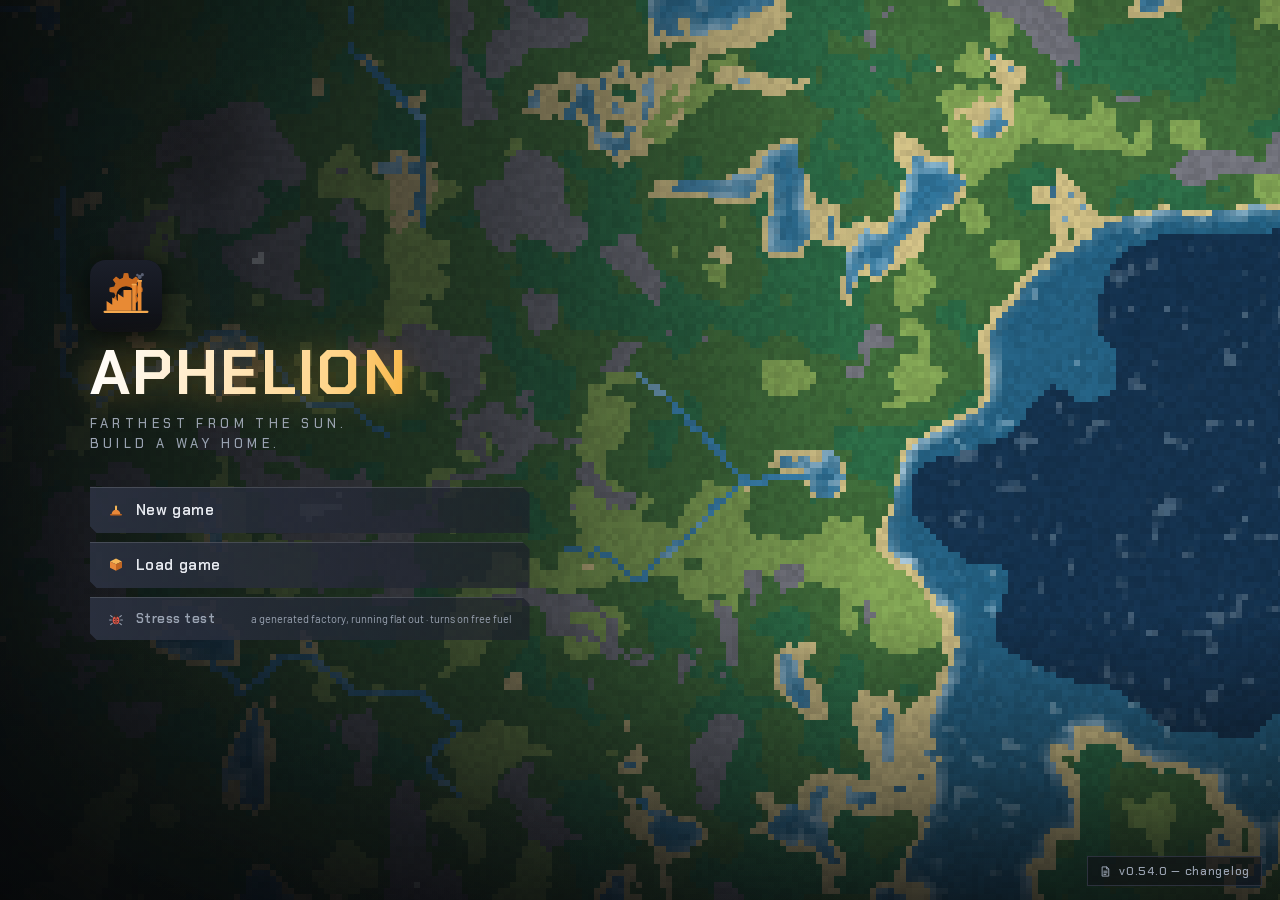
==== commit 2e157e9e: "Deploy demo — v0.54.0" ====
--- a/index.html
+++ b/index.html
@@ -10,8 +10,8 @@
     <link rel="manifest" href="./manifest.webmanifest" />
     <meta name="theme-color" content="#0f1116" />
     <title>Aphelion</title>
-    <script type="module" crossorigin src="./assets/index-CHGSmSQ8.js"></script>
-    <link rel="stylesheet" crossorigin href="./assets/index-uhkbN6Pi.css">
+    <script type="module" crossorigin src="./assets/index-vovuwfKT.js"></script>
+    <link rel="stylesheet" crossorigin href="./assets/index-UhCqedYe.css">
   </head>
   <body>
     <div id="root"></div>
--- a/assets/index-UhCqedYe.css
+++ b/assets/index-UhCqedYe.css
@@ -0,0 +1 @@
+@font-face{font-family:Chakra Petch;font-style:normal;font-display:swap;font-weight:500;src:url(./chakra-petch-latin-500-normal-BR1ody1F.woff2) format("woff2"),url(./chakra-petch-latin-500-normal-CnUQnZ4D.woff) format("woff")}@font-face{font-family:Chakra Petch;font-style:normal;font-display:swap;font-weight:600;src:url(./chakra-petch-latin-600-normal-DVQm9bgb.woff2) format("woff2"),url(./chakra-petch-latin-600-normal-DQKfcdKo.woff) format("woff")}@font-face{font-family:Chakra Petch;font-style:normal;font-display:swap;font-weight:700;src:url(./chakra-petch-latin-700-normal-CnDBPjkL.woff2) format("woff2"),url(./chakra-petch-latin-700-normal-D1s_c2du.woff) format("woff")}@font-face{font-family:Barlow;font-style:normal;font-display:swap;font-weight:400;src:url(./barlow-latin-400-normal-qiz4-Cze.woff2) format("woff2"),url(./barlow-latin-400-normal-fsAxiSwU.woff) format("woff")}@font-face{font-family:Barlow;font-style:normal;font-display:swap;font-weight:500;src:url(./barlow-latin-500-normal-BPAOfeC8.woff2) format("woff2"),url(./barlow-latin-500-normal-C1h8hMer.woff) format("woff")}@font-face{font-family:Barlow;font-style:normal;font-display:swap;font-weight:600;src:url(./barlow-latin-600-normal-DILqtrty.woff2) format("woff2"),url(./barlow-latin-600-normal-CNwfPWQD.woff) format("woff")}@font-face{font-family:Barlow;font-style:normal;font-display:swap;font-weight:700;src:url(./barlow-latin-700-normal-A9pxMQ4z.woff2) format("woff2"),url(./barlow-latin-700-normal-__SGTsZ1.woff) format("woff")}:root{--bg: #0f1116;--panel: #191c24;--panel-2: #212530;--border: #2c313d;--text: #e6e9ef;--muted: #9aa3b2;--accent: #f5a623;--font-display: "Chakra Petch", system-ui, sans-serif;--font-body: "Barlow", system-ui, -apple-system, "Segoe UI", Roboto, sans-serif;--snap: cubic-bezier(.2, .9, .3, 1.4);--snap-fast: .1s var(--snap);--hud-top: 44px;--hud-bottom: 58px;--inv-rail: 318px;--chamfer: 12px;--chamfer-sm: 7px;--panel-face: linear-gradient(to bottom, #232833, #171a22);--panel-face-lit: linear-gradient(to bottom, #2b3140, #1d212b);--edge-hi: rgba(255, 255, 255, .14);--edge-lo: rgba(0, 0, 0, .55);--cast: 0 10px 30px rgba(0, 0, 0, .55);color-scheme:dark}*{box-sizing:border-box}body{margin:0;height:100vh;overflow:hidden;background:var(--bg);color:var(--text);font-family:var(--font-display);font-variant-numeric:tabular-nums;-webkit-user-select:none;user-select:none}.cheat-hint,.cheat-toggle-hint,.sensor-note,.hub-relocate-hint,.building-desc,.hub-lead,.burner-fuel-hint,.burner-hint,.inv-hint,.inv-bin-hint,.item-popover-desc,.map-power-hint,.map-power-hint-done,.power-draft-tip,.power-build-tip,.belt-draft-tip,.belt-build-tip,.map-belt-hint,.map-belt-hint-text{font-family:var(--font-body);font-variant-numeric:normal;letter-spacing:.01em}.app{position:fixed;top:0;right:0;bottom:0;left:0;overflow:hidden}.stage{position:absolute;top:0;right:0;bottom:0;left:0;z-index:0}.hud-strip{position:absolute;top:0;left:0;right:0;z-index:35;display:flex;align-items:center;justify-content:space-between;gap:12px;padding:8px 14px;background:linear-gradient(to bottom,#080a0ee6,#080a0e00);pointer-events:none}.hud-strip>*{pointer-events:auto}.brand{display:flex;align-items:center;gap:8px;font-size:15px;font-weight:700;text-transform:uppercase;letter-spacing:.14em;color:var(--muted);text-shadow:0 1px 3px rgba(0,0,0,.8)}.brand-icon{width:22px;height:22px}.hud-strip-actions{display:flex;align-items:center;gap:8px}.ui-icon{vertical-align:middle;flex-shrink:0}.topbar-actions{display:flex;align-items:center;gap:8px}.reset,.options-btn{display:inline-flex;align-items:center;gap:6px;background:#181b23d1;border:none;color:var(--muted);padding:6px 12px;border-radius:3px;font-size:12px;font-weight:600;text-transform:uppercase;letter-spacing:.08em;cursor:pointer;box-shadow:inset 0 1px 0 var(--edge-hi),inset 0 0 0 1px #ffffff14,inset 0 -2px 0 var(--edge-lo);transition:color .1s var(--snap),background .1s var(--snap),transform .06s var(--snap)}.reset:hover,.options-btn:hover{color:var(--text);background:var(--panel-face-lit)}.reset:active,.options-btn:active{transform:translateY(2px);box-shadow:inset 0 1px 0 var(--edge-hi),inset 0 0 0 1px #ffffff14,inset 0 -1px 0 var(--edge-lo)}.options-modal{text-align:left;min-width:300px}.options-modal h2{margin:0 0 18px}.option-row{display:flex;flex-direction:column;gap:10px;margin-bottom:22px}.option-label{font-size:13px;color:var(--muted);text-transform:uppercase;letter-spacing:.06em}.lang-select{position:relative;min-width:180px}.options-modal .lang-trigger{width:100%;margin-top:0;display:flex;align-items:center;gap:10px;background:var(--panel-2);color:var(--text);border:1px solid var(--border);font-weight:600;padding:9px 12px;cursor:pointer}.options-modal .lang-trigger:hover,.lang-select.open .lang-trigger{border-color:var(--muted)}.lang-caret{margin-left:auto;color:var(--muted);font-size:12px;transition:transform .15s ease}.lang-select.open .lang-caret{transform:rotate(180deg)}.lang-menu{position:absolute;top:calc(100% + 4px);left:0;right:0;margin:0;padding:4px;list-style:none;background:var(--panel-2);border:1px solid var(--border);border-radius:3px;box-shadow:0 8px 24px #0006;z-index:20}.options-modal .lang-option{width:100%;margin-top:0;display:flex;align-items:center;gap:10px;background:transparent;color:var(--text);border:1px solid transparent;font-weight:600;padding:8px 10px;cursor:pointer}.options-modal .lang-option:hover{background:var(--panel)}.options-modal .lang-option.active{color:var(--accent)}.lang-name{flex:1;text-align:left}.lang-flag{width:22px;height:15px;border-radius:2px;object-fit:cover;flex:none;box-shadow:0 0 0 1px #00000040}.options-modal .modal-close-btn{width:100%}.cheat-section{margin:4px 0 22px;padding:14px 14px 16px;border:1px dashed var(--border);border-radius:3px;background:var(--panel-2)}.cheat-heading{margin:0 0 4px;font-size:13px;text-transform:uppercase;letter-spacing:.06em;color:var(--muted);display:flex;align-items:center;gap:6px}.cheat-hint{margin:0 0 14px;font-size:12px;color:var(--muted)}.cheat-row{margin-bottom:0}.cheat-row .option-label{display:flex;align-items:baseline;justify-content:space-between;text-transform:none;letter-spacing:normal;font-size:14px;color:var(--text)}.cheat-value{font-variant-numeric:tabular-nums;font-weight:700;color:var(--accent)}.cheat-slider{width:100%;accent-color:var(--accent);cursor:pointer}.cheat-toggle-row{margin-top:16px}.cheat-toggle-label{flex-direction:column;align-items:flex-start;gap:2px}.cheat-toggle-hint{margin:0}.options-modal .cheat-switch{display:flex;align-items:center;gap:10px;margin-top:10px;padding:0;border:0;border-radius:0;background:none;cursor:pointer;color:var(--muted);font-size:13px;font-weight:700}.cheat-switch-track{position:relative;width:44px;height:24px;border-radius:2px;background:#12141a;border:1px solid var(--border);box-shadow:inset 0 2px 3px #0009;transition:background .12s var(--snap),border-color .12s var(--snap)}.cheat-switch-thumb{position:absolute;top:2px;left:2px;width:18px;height:18px;border-radius:2px;background:var(--muted);box-shadow:inset 0 1px #ffffff59,inset 0 -2px #00000059;transition:transform .12s var(--snap),background .12s var(--snap)}.cheat-switch.on .cheat-switch-track{background:color-mix(in srgb,var(--accent) 35%,transparent);border-color:var(--accent)}.cheat-switch.on .cheat-switch-thumb{transform:translate(20px);background:var(--accent)}.cheat-switch.on .cheat-switch-text{color:var(--accent)}.chamfer{clip-path:polygon(var(--chamfer) 0,calc(100% - var(--chamfer)) 0,100% var(--chamfer),100% calc(100% - var(--chamfer)),calc(100% - var(--chamfer)) 100%,var(--chamfer) 100%,0 calc(100% - var(--chamfer)),0 var(--chamfer))}.droppod{position:absolute;top:0;right:0;bottom:0;left:0;overflow-y:auto;padding:60px 20px 90px;margin:0 auto;max-width:780px}.hud-panel{--chamfer: 14px;position:absolute;left:18px;top:calc(var(--hud-top) + 8px);max-height:calc(100% - var(--hud-top) - var(--hud-bottom) - 20px);z-index:30;width:min(var(--panel-w, 560px),calc(100vw - 36px - var(--inv-rail)));min-width:280px;padding:1px;background:linear-gradient(to bottom,#3a4152,#23262f);clip-path:polygon(var(--chamfer) 0,calc(100% - var(--chamfer)) 0,100% var(--chamfer),100% calc(100% - var(--chamfer)),calc(100% - var(--chamfer)) 100%,var(--chamfer) 100%,0 calc(100% - var(--chamfer)),0 var(--chamfer));filter:drop-shadow(0 18px 40px rgba(0,0,0,.7));animation:hud-panel-in .14s var(--snap)}.hud-panel-hub{--panel-w: 940px}.hud-panel-tech{--panel-w: 1180px;height:calc(100% - var(--hud-top) - var(--hud-bottom) - 20px)}.hud-panel-tech .hud-panel-body,.hud-panel-tech .tech{display:flex;flex-direction:column;min-height:0;height:100%}.hud-panel-sources,.hud-panel-buildings{--panel-w: 620px}.hud-panel-close{position:absolute;top:10px;right:12px;z-index:2;display:grid;place-items:center;width:28px;height:28px;padding:0;background:none;border:none;border-radius:var(--chamfer-sm);color:var(--muted);cursor:pointer}.hud-panel-close:hover{color:var(--text);background:#ffffff0f}.hud-panel-body{max-height:calc(100vh - var(--hud-top) - var(--hud-bottom) - 22px);overflow-y:auto;overscroll-behavior:contain;padding:18px 20px;background:linear-gradient(to bottom,#15171e,#101218);clip-path:polygon(var(--chamfer) 0,calc(100% - var(--chamfer)) 0,100% var(--chamfer),100% calc(100% - var(--chamfer)),calc(100% - var(--chamfer)) 100%,var(--chamfer) 100%,0 calc(100% - var(--chamfer)),0 var(--chamfer))}@keyframes hud-panel-in{0%{opacity:0;transform:translate(-10px)}to{opacity:1;transform:none}}@media(prefers-reduced-motion:reduce){.hud-panel{animation:none}}@media(max-width:720px){:root{--inv-rail: 258px}.hud-panel{left:10px}}.action-bar{position:absolute;left:0;right:0;bottom:0;z-index:35;display:flex;justify-content:center;gap:6px;padding:10px 14px 14px;background:linear-gradient(to top,#080a0eeb,#080a0e00);pointer-events:none}.action-bar>*{pointer-events:auto}.tab{--chamfer: var(--chamfer-sm);position:relative;display:inline-flex;align-items:center;justify-content:center;gap:8px;min-width:108px;padding:9px 20px 10px;font-size:13px;font-weight:700;text-transform:uppercase;letter-spacing:.1em;color:var(--muted);cursor:pointer;border:none;background:var(--panel-face);box-shadow:inset 0 1px 0 var(--edge-hi),inset 0 -2px 0 var(--edge-lo),inset 0 0 0 1px #ffffff0f;clip-path:polygon(var(--chamfer) 0,calc(100% - var(--chamfer)) 0,100% var(--chamfer),100% 100%,0 100%,0 var(--chamfer));transition:color .1s var(--snap),background .1s var(--snap),transform .06s var(--snap)}.tab:hover{color:var(--text);background:var(--panel-face-lit)}.tab:active{transform:translateY(2px);box-shadow:inset 0 1px 0 var(--edge-hi),inset 0 -1px 0 var(--edge-lo)}.tab.active{color:#1a1200;background:linear-gradient(to bottom,#ffc257,var(--accent));box-shadow:inset 0 1px #ffffff73,inset 0 -2px #0006}.tab-key{font:inherit;font-size:9px;letter-spacing:0;line-height:1;padding:3px 4px;border-radius:2px;color:var(--muted);background:#ffffff0d;border:1px solid rgba(255,255,255,.14)}.tab:hover .tab-key{color:var(--text)}.tab.active .tab-key{color:#0009;background:#0000001a;border-color:#00000040}.inv-toggle .inv-key{font-size:9px;padding:2px 3px}.map-scan-btn .map-key{font-size:9px}.map-scan-btn:hover .map-key,.map-scan-btn.scanning .map-key{color:var(--accent);border-color:color-mix(in srgb,var(--accent) 45%,transparent)}.tab.attention{position:relative;color:var(--text);animation:tab-attention 1.8s ease-in-out infinite}.tab-badge{position:absolute;top:6px;right:6px;width:8px;height:8px;border-radius:50%;background:var(--accent);box-shadow:0 0 0 0 var(--accent);animation:tab-badge-pulse 1.8s ease-in-out infinite}@keyframes tab-attention{0%,to{color:var(--text)}50%{color:var(--accent)}}@keyframes tab-badge-pulse{0%,to{box-shadow:0 0 color-mix(in srgb,var(--accent) 70%,transparent)}50%{box-shadow:0 0 0 5px color-mix(in srgb,var(--accent) 0%,transparent)}}.sources h2,.buildings h2,.inventory h2,.hub h2,.droppod h2{margin:0 0 12px;font-size:15px;font-weight:700;text-transform:uppercase;letter-spacing:.12em;color:var(--muted)}.source-list{list-style:none;padding:0;margin:0;display:grid;grid-template-columns:repeat(auto-fit,minmax(300px,1fr));gap:12px}.source-card{--chamfer: var(--chamfer-sm);position:relative;background:var(--panel-face);border:none;border-radius:0;padding:14px 16px;box-shadow:inset 0 1px 0 var(--edge-hi),inset 0 -2px 0 var(--edge-lo),inset 0 0 0 1px #ffffff0d;clip-path:polygon(var(--chamfer) 0,100% 0,100% 100%,0 100%,0 var(--chamfer))}.source-head{display:flex;align-items:center;gap:10px}.source-title{display:flex;flex-direction:column;gap:2px;margin-right:auto}.source-name{font-weight:700}.quality{font-size:11px;text-transform:uppercase;letter-spacing:.05em;font-weight:700;width:fit-content;padding:1px 8px;border-radius:2px}.quality-poor{color:#b7bcc6;background:#9aa3b229}.quality-normal{color:#ffcf7a;background:#f5a62329}.quality-pure{color:#7fe0a0;background:#57c96429}.mine-btn{background:linear-gradient(to bottom,#ffc257,var(--accent));color:#1a1200;border:none;padding:8px 18px;border-radius:3px;font-size:13px;font-weight:700;text-transform:uppercase;letter-spacing:.06em;cursor:pointer;box-shadow:inset 0 1px #ffffff73,inset 0 -2px #00000061;transition:filter .1s var(--snap),transform .06s var(--snap)}.mine-btn:hover{filter:brightness(1.08)}.mine-btn:active:not(:disabled){transform:translateY(2px);box-shadow:inset 0 1px #ffffff4d,inset 0 -1px #00000061}.mine-btn.active{background:#2c313d;color:var(--text);border:1px solid var(--border)}.mine-btn:disabled{background:#2c313d;color:var(--muted);cursor:not-allowed;filter:none}.mine-btn.travel-btn{background:transparent;color:var(--accent);border:1px dashed color-mix(in srgb,var(--accent) 55%,transparent);font-weight:600;white-space:nowrap}.mine-btn.travel-btn:hover{filter:none;background:color-mix(in srgb,var(--accent) 10%,transparent)}.sensor .hub-lead{margin:0 0 18px}.sensor-panel{position:relative;margin-bottom:4px}.sensor-scrim{position:absolute;top:0;right:0;bottom:0;left:0;z-index:1;border-radius:3px;background:color-mix(in srgb,var(--panel) 60%,transparent);-webkit-backdrop-filter:blur(1.5px);backdrop-filter:blur(1.5px);animation:sensor-pop-fade .16s ease-out}.sensor-popover{position:absolute;left:50%;top:50%;z-index:2;width:min(360px,calc(100% - 32px));max-height:calc(100% - 32px);overflow-y:auto;padding:14px 16px;background:var(--panel-2);border:1px solid var(--border);border-radius:3px;box-shadow:0 18px 42px -14px #000000bf,0 0 0 1px #0003;transform:translate(-50%,-50%);animation:sensor-pop .18s cubic-bezier(.2,.9,.35,1.2)}@keyframes sensor-pop{0%{opacity:0;transform:translate(-50%,calc(-50% + 10px)) scale(.94)}to{opacity:1;transform:translate(-50%,-50%) scale(1)}}@keyframes sensor-pop-fade{0%{opacity:0}to{opacity:1}}.sensor-popover-title{margin:0 0 10px;font-size:12px;font-weight:700;text-transform:uppercase;letter-spacing:.07em;color:var(--muted)}.sensor-popover-list{list-style:none;margin:0;padding:0;display:flex;flex-direction:column;gap:8px}.sensor-find{display:flex;align-items:center;gap:10px;padding:8px 10px;background:var(--panel);border:1px solid var(--border);border-radius:3px}.sensor-find .source-title{margin-right:auto}.progress-fill.sensor-fill{background:#46b1d6}.sensor-note{margin:14px 0 0;font-size:13px;color:var(--muted)}.progress{height:10px;background:var(--panel-2);border-radius:2px;overflow:hidden;margin:12px 0 8px}.progress-fill{height:100%;border-radius:2px;transition:width .08s linear}.source-foot{display:flex;justify-content:space-between;font-size:13px;color:var(--muted);font-variant-numeric:tabular-nums}.source-foot .mining{color:var(--accent);font-weight:600}.source-foot .warn{color:#e0864f;font-weight:600}.miner-row{display:flex;align-items:center;gap:8px;margin-top:10px;padding-top:10px;border-top:1px dashed var(--border)}.miner-status{display:flex;align-items:center;gap:6px;flex:1;font-size:13px;color:var(--muted);font-variant-numeric:tabular-nums}.miner-status.active{color:#57c964;font-weight:600}.miner-status.full{color:#f2b03a;font-weight:600}.miner-status.nopower{color:#e0a04a;font-weight:600}.miner-mk1-cost{flex-wrap:wrap}.mk1-cost-list{display:inline-flex;align-items:center;gap:8px;margin-left:2px}.mk1-cost-item{display:inline-flex;align-items:center;gap:2px;font-variant-numeric:tabular-nums}.mk1-cost-item.short{color:#e0655a}.mine-btn.auto-badge{background:#57c96429;color:#7fe0a0;cursor:default;filter:none;white-space:nowrap}.mine-btn.auto-badge:hover{filter:none}.mine-btn.powered-badge{display:inline-flex;align-items:center;gap:4px;background:color-mix(in srgb,#ffd24a 20%,transparent);color:#ffd24a;border:1px solid color-mix(in srgb,#ffd24a 45%,transparent);cursor:default;filter:none;white-space:nowrap}.mine-btn.powered-badge:hover{filter:none}.mine-btn.powered-badge.nopower{background:color-mix(in srgb,var(--muted) 14%,transparent);color:var(--muted);border-color:color-mix(in srgb,var(--muted) 40%,transparent)}.mine-btn.powered-badge.tripped{background:color-mix(in srgb,#d9534f 15%,transparent);color:#ff7a6b;border-color:color-mix(in srgb,#d9534f 50%,transparent)}.source-card.powered{border-color:color-mix(in srgb,#ffd24a 40%,var(--border))}.buffer-row{display:flex;align-items:center;flex-wrap:wrap;gap:8px;margin-top:12px}.buffer-row>button{flex-shrink:0}.buffer-chip{display:flex;align-items:center;gap:8px;flex:1;background:var(--panel-2);border:1px solid var(--border);border-radius:3px;padding:8px 12px;font-size:13px;font-variant-numeric:tabular-nums}.buffer-chip.empty{color:var(--muted)}.anchor-wrap{display:inline-flex}.flight-layer{position:fixed;top:0;right:0;bottom:0;left:0;z-index:40;pointer-events:none;overflow:hidden}.flying-item{position:fixed;filter:drop-shadow(0 3px 7px rgba(0,0,0,.55));will-change:transform,opacity;animation-name:item-fly;animation-timing-function:cubic-bezier(.45,0,.4,1);animation-fill-mode:forwards;animation-iteration-count:1}@keyframes item-fly{0%{transform:translate(-50%,-50%) scale(.5);opacity:0}30%{transform:translate(-50%,-50%) translate(calc(var(--dx) * .2),calc(var(--dy) * .45 - 46px)) scale(1.2);opacity:1}to{transform:translate(-50%,-50%) translate(var(--dx),var(--dy)) scale(.7);opacity:.85}}.item-icon{flex:none;object-fit:contain;vertical-align:middle;-webkit-user-select:none;user-select:none}.item-dot{flex:none;border-radius:3px;transform:rotate(45deg);display:inline-block}.source-icon{filter:drop-shadow(0 1px 2px rgba(0,0,0,.35))}.draggable{cursor:grab}.draggable:active{cursor:grabbing}.collect-btn,.load-btn{background:#f5a6231a;border:none;color:var(--accent);padding:7px 14px;border-radius:3px;font-weight:700;font-size:13px;text-transform:uppercase;letter-spacing:.06em;cursor:pointer;box-shadow:inset 0 0 0 1px var(--accent),inset 0 1px #ffffff2e,inset 0 -2px #00000059;transition:background .1s var(--snap),transform .06s var(--snap)}.collect-btn:hover:not(:disabled),.load-btn:hover:not(:disabled){background:#f5a6233d}.collect-btn:active:not(:disabled),.load-btn:active:not(:disabled){transform:translateY(2px);box-shadow:inset 0 0 0 1px var(--accent),inset 0 -1px #00000059}.collect-btn:disabled,.load-btn:disabled{opacity:.4;cursor:not-allowed}.load-amount{display:inline-flex;align-items:center;gap:6px}.load-amount input{width:58px;padding:6px 8px;border:1px solid var(--border);border-radius:3px;background:var(--panel-2);color:var(--text);font-size:13px;font-variant-numeric:tabular-nums}.load-amount input:disabled{opacity:.4;cursor:not-allowed}.io-slot{display:flex;flex-wrap:wrap;align-items:center;gap:8px;margin-top:12px;padding:10px 12px;border:1px dashed var(--border);border-radius:3px}.io-slot>button,.io-slot .io-amount{flex-shrink:0}.io-slot.drop-over{border-color:var(--accent);background:#f5a62314}.io-slot-label{font-size:11px;text-transform:uppercase;letter-spacing:.05em;color:var(--muted);flex:none}.io-slot-body{display:flex;align-items:center;gap:8px;flex:1 1 auto;min-width:0;overflow:hidden;white-space:nowrap;font-size:13px;font-variant-numeric:tabular-nums;border:1px solid var(--border);border-radius:3px;padding:6px 10px;background:var(--panel-2)}.unload-btn{background:var(--panel-face);border:none;color:var(--muted);padding:7px 12px;border-radius:3px;font-weight:700;font-size:13px;text-transform:uppercase;letter-spacing:.06em;cursor:pointer;box-shadow:inset 0 1px 0 var(--edge-hi),inset 0 0 0 1px #ffffff12,inset 0 -2px 0 var(--edge-lo);transition:color .1s var(--snap),background .1s var(--snap),transform .06s var(--snap)}.unload-btn:hover:not(:disabled){color:var(--text);background:var(--panel-face-lit)}.unload-btn:active:not(:disabled){transform:translateY(2px);box-shadow:inset 0 1px 0 var(--edge-hi),inset 0 -1px 0 var(--edge-lo)}.unload-btn:disabled{opacity:.4;cursor:not-allowed}.building-actions{display:flex;justify-content:flex-end;margin-top:12px}.dismantle-btn{background:var(--panel-face);border:none;color:var(--muted);padding:7px 14px;border-radius:3px;font-weight:700;font-size:13px;text-transform:uppercase;letter-spacing:.06em;cursor:pointer;box-shadow:inset 0 1px 0 var(--edge-hi),inset 0 0 0 1px #ffffff12,inset 0 -2px 0 var(--edge-lo);transition:color .1s var(--snap),background .1s var(--snap),transform .06s var(--snap)}.dismantle-btn:active:not(:disabled){transform:translateY(2px);box-shadow:inset 0 1px 0 var(--edge-hi),inset 0 -1px 0 var(--edge-lo)}.dismantle-btn:hover:not(:disabled){color:#ff6b6b;border-color:#ff6b6b}.dismantle-btn:disabled{opacity:.4;cursor:not-allowed}.confirm-anchor{position:relative;display:inline-flex}.confirm-popover{position:absolute;z-index:60;width:250px;padding:14px;background:var(--panel);border:1px solid var(--border);border-radius:3px;box-shadow:0 14px 34px #00000080;text-align:left;animation:confirm-pop .12s ease-out}.confirm-popover.bottom-start{top:calc(100% + 9px);left:0;transform-origin:top left}.confirm-popover.bottom-end{top:calc(100% + 9px);right:0;transform-origin:top right}.confirm-popover.top-start{bottom:calc(100% + 9px);left:0;transform-origin:bottom left}.confirm-popover.top-end{bottom:calc(100% + 9px);right:0;transform-origin:bottom right}.confirm-popover:after{content:"";position:absolute;width:10px;height:10px;background:var(--panel);transform:rotate(45deg)}.confirm-popover.bottom-start:after,.confirm-popover.bottom-end:after{top:-6px;border-left:1px solid var(--border);border-top:1px solid var(--border)}.confirm-popover.top-start:after,.confirm-popover.top-end:after{bottom:-6px;border-right:1px solid var(--border);border-bottom:1px solid var(--border)}.confirm-popover.bottom-start:after,.confirm-popover.top-start:after{left:18px}.confirm-popover.bottom-end:after,.confirm-popover.top-end:after{right:18px}.confirm-message{margin:0 0 14px;font-size:13px;line-height:1.45;color:var(--text)}.confirm-actions{display:flex;justify-content:flex-end;gap:8px}.confirm-actions.stacked{flex-direction:column-reverse;align-items:stretch}.confirm-popover .confirm-cancel,.confirm-popover .confirm-secondary,.confirm-popover .confirm-ok{margin:0;padding:7px 14px;border-radius:3px;font-weight:700;font-size:13px;cursor:pointer;border:1px solid var(--border)}.confirm-actions.stacked .confirm-cancel,.confirm-actions.stacked .confirm-secondary,.confirm-actions.stacked .confirm-ok{text-align:center}.confirm-popover .confirm-cancel{background:transparent;color:var(--muted)}.confirm-popover .confirm-cancel:hover{color:var(--text);border-color:var(--muted)}.confirm-popover .confirm-secondary{background:transparent;color:#e5848a;border-color:#e5484d80}.confirm-popover .confirm-secondary:hover{color:#fff;background:#e5484d2e;border-color:#e5484d}.confirm-popover .confirm-ok{background:var(--accent);color:#1a1200;border-color:transparent}.confirm-popover .confirm-ok.danger{background:#e5484d;color:#fff}.confirm-popover .confirm-ok:hover{filter:brightness(1.08)}@keyframes confirm-pop{0%{opacity:0;transform:scale(.96)}to{opacity:1;transform:scale(1)}}.hub-relocate{display:flex;align-items:center;gap:12px;flex-wrap:wrap;margin:0 0 16px}.hub-relocate-hint,.building-desc{color:var(--muted);font-size:12px}.construct-heading{margin:20px 0 12px;font-size:15px;color:var(--muted);text-transform:uppercase;letter-spacing:.06em}.buildings-none-near{margin:0 0 4px;font-size:13px;color:var(--muted);font-style:italic}.buildings-far{margin-top:20px}.far-toggle{display:flex;align-items:center;gap:8px;width:100%;padding:8px 2px;margin-bottom:12px;background:transparent;border:none;border-bottom:1px solid var(--border);color:var(--muted);font-size:15px;font-weight:600;text-transform:uppercase;letter-spacing:.06em;cursor:pointer}.far-toggle:hover{color:var(--text)}.far-chevron{display:inline-block;transition:transform .18s ease;font-size:12px}.far-chevron.collapsed{transform:rotate(-90deg)}.build-btn{background:linear-gradient(to bottom,#ffc257,var(--accent));color:#1a1200;border:none;padding:8px 18px;border-radius:3px;font-size:13px;font-weight:700;text-transform:uppercase;letter-spacing:.06em;cursor:pointer;box-shadow:inset 0 1px #ffffff73,inset 0 -2px #00000061;transition:filter .1s var(--snap),transform .06s var(--snap)}.build-btn:hover:not(:disabled){filter:brightness(1.08)}.build-btn:active:not(:disabled){transform:translateY(2px);box-shadow:inset 0 1px #ffffff4d,inset 0 -1px #00000061}.build-btn:disabled{background:#2c313d;color:var(--muted);cursor:not-allowed}.build-cost{margin-top:12px;font-size:13px;color:var(--accent);font-variant-numeric:tabular-nums}.hub h2{margin:0 0 12px}.hub-lead{color:var(--muted);line-height:1.5;max-width:560px}.hub-body{margin-top:16px}.hub-milestones{margin-top:20px}.hub-milestones .construct-heading{margin-top:0}.milestone-list{grid-template-columns:1fr}.craft-grid{list-style:none;padding:0;margin:0 0 4px;display:grid;grid-template-columns:repeat(auto-fill,minmax(150px,1fr));gap:8px}.craft-tile{width:100%;display:flex;flex-direction:column;gap:6px;padding:10px 12px;background:var(--panel);border:1px solid var(--border);border-radius:3px;color:inherit;font:inherit;text-align:left;cursor:pointer;transition:border-color .12s ease,background .12s ease}.craft-tile:hover:not(:disabled){border-color:color-mix(in srgb,var(--accent) 55%,var(--border))}.craft-tile:disabled{cursor:not-allowed;opacity:.5}.craft-tile.active{border-color:var(--accent);background:color-mix(in srgb,var(--accent) 10%,var(--panel))}.craft-tile-head{display:flex;align-items:center;gap:7px;min-width:0}.craft-tile-icon{filter:drop-shadow(0 1px 2px rgba(0,0,0,.35));flex:0 0 auto}.craft-tile-name{font-weight:700;font-size:13px;white-space:nowrap;overflow:hidden;text-overflow:ellipsis}.craft-tile-recipe{display:flex;align-items:center;flex-wrap:wrap;gap:3px 5px;font-size:12px;color:var(--muted);font-variant-numeric:tabular-nums}.craft-io{display:inline-flex;align-items:center;gap:2px}.craft-io .craft-amt{font-weight:600}.craft-plus{margin-right:2px;opacity:.7}.craft-tile-recipe .arrow{opacity:.7}.craft-tile-bar{height:5px;background:var(--panel-2);border-radius:2px;overflow:hidden}.craft-tile-foot{display:flex;justify-content:space-between;font-size:11px;color:var(--muted);font-variant-numeric:tabular-nums}.craft-tile-foot .mining{color:var(--accent);font-weight:600}.hub-burners{margin-top:26px}.burner-panel{margin-top:12px;padding:14px 16px;background:var(--panel);border:1px solid var(--border);border-radius:3px;display:flex;flex-direction:column;gap:12px}.burner-head{display:flex;align-items:center;justify-content:space-between;gap:12px}.burner-title{display:inline-flex;align-items:center;gap:7px;font-weight:600;color:var(--text)}.burner-status{font-size:11px;font-weight:700;letter-spacing:.03em;text-transform:uppercase;padding:3px 9px;border-radius:2px;border:1px solid var(--border);color:var(--muted)}.burner-status.running{color:#7fd88a;border-color:color-mix(in srgb,#7fd88a 45%,transparent);background:color-mix(in srgb,#7fd88a 12%,transparent)}.burner-status.empty{color:#e0b04a;border-color:color-mix(in srgb,#e0b04a 45%,transparent);background:color-mix(in srgb,#e0b04a 12%,transparent)}.burner-status.paused{color:var(--muted)}.burner-status.tripped{color:#ff7a6b;border-color:color-mix(in srgb,#d9534f 55%,transparent);background:color-mix(in srgb,#d9534f 16%,transparent)}.burner-trip{display:flex;align-items:center;justify-content:space-between;gap:10px;flex-wrap:wrap;margin-top:10px;padding:9px 12px;border-radius:3px;border:1px solid color-mix(in srgb,#d9534f 55%,transparent);background:color-mix(in srgb,#d9534f 12%,transparent)}.burner-trip-msg{display:inline-flex;align-items:center;gap:6px;font-size:12.5px;color:#ff9a8e}.burner-reset{flex:none;padding:7px 14px;border-radius:3px;font-weight:700;color:#2a0f0c;background:#ff7a6b;border:none;cursor:pointer;transition:filter .15s ease}.burner-reset:hover{filter:brightness(1.08)}.burner-output{display:flex;align-items:baseline;gap:8px}.burner-kw{display:inline-flex;align-items:baseline;gap:6px;color:var(--accent);font-variant-numeric:tabular-nums}.burner-kw-now{font-size:30px;font-weight:700;line-height:1}.burner-kw-unit{font-size:14px;font-weight:600}.burner-kw-max{font-size:12px;color:var(--muted);font-variant-numeric:tabular-nums}.burner-graph{margin:0}.burner-graph-svg{display:block;width:100%;height:72px;background:var(--panel-2);border:1px solid var(--border);border-radius:3px}.burner-graph-grid{stroke:var(--border);stroke-width:1;stroke-dasharray:3 4}.burner-graph-axis{stroke:var(--border);stroke-width:1}.burner-graph-area{fill:color-mix(in srgb,var(--accent) 22%,transparent);stroke:none}.burner-graph-line{stroke:var(--accent);stroke-width:2;stroke-linejoin:round;stroke-linecap:round;vector-effect:non-scaling-stroke}.burner-graph-dot{fill:var(--accent)}.burner-graph-caption{display:flex;justify-content:space-between;margin-top:5px;font-size:11px;color:var(--muted)}.burner-fuel{display:flex;flex-direction:column;gap:7px;padding:8px;margin:-2px;border:1px dashed transparent;border-radius:3px;transition:border-color .12s,background .12s}.burner-fuel.drop-over{border-color:color-mix(in srgb,var(--accent) 70%,transparent);background:color-mix(in srgb,var(--accent) 10%,transparent)}.burner-fuel-bar{height:6px;background:var(--panel-2);border-radius:2px;overflow:hidden}.burner-fuel-row{display:flex;align-items:center;justify-content:space-between;gap:10px;flex-wrap:wrap}.burner-fuel-actions{display:inline-flex;align-items:center;gap:8px;flex-wrap:wrap}.burner-load-amount{display:inline-flex;align-items:center;gap:4px}.burner-load-amount input{width:56px;padding:5px 7px;background:var(--panel-2);border:1px solid var(--border);border-radius:3px;color:var(--text);font-size:12px}.burner-load-amount input:focus{outline:none;border-color:var(--muted)}.burner-load-amount .load-btn{padding:5px 10px;background:#f5a62312;color:var(--accent);border:none;border-radius:3px;cursor:pointer;font-size:12px;box-shadow:inset 0 0 0 1px color-mix(in srgb,var(--accent) 45%,transparent),inset 0 -2px #0000004d}.burner-load-amount .load-btn:hover:not(:disabled){background:color-mix(in srgb,var(--accent) 20%,transparent)}.burner-load-amount .load-btn:disabled{opacity:.45;cursor:default;color:var(--muted);border-color:var(--border)}.burner-fuel-hint{font-size:11px;color:var(--muted)}.burner-fuel-amt{display:inline-flex;align-items:center;gap:6px;font-size:13px;color:var(--text);font-variant-numeric:tabular-nums}.burner-per-leaf{color:var(--muted);font-size:12px}.burner-fuel-actions{display:inline-flex;gap:8px}.burner-load{padding:5px 12px}.burner-unload{padding:5px 12px;background:var(--panel-face);color:var(--muted);border:none;border-radius:3px;font-size:12px;font-weight:700;text-transform:uppercase;letter-spacing:.06em;cursor:pointer;box-shadow:inset 0 1px 0 var(--edge-hi),inset 0 0 0 1px #ffffff12,inset 0 -2px 0 var(--edge-lo);transition:color .1s var(--snap),background .1s var(--snap),transform .06s var(--snap)}.burner-unload:active:not(:disabled){transform:translateY(2px);box-shadow:inset 0 1px 0 var(--edge-hi),inset 0 -1px 0 var(--edge-lo)}.burner-unload:hover:not(:disabled){color:var(--text);border-color:var(--muted)}.burner-unload:disabled{opacity:.45;cursor:default}.burner-hint{margin:0;font-size:11.5px;color:var(--muted)}.burner-toggle{align-self:flex-start;padding:8px 18px;border-radius:3px;border:none;background:#f5a6231f;color:var(--accent);font-size:13px;font-weight:700;text-transform:uppercase;letter-spacing:.06em;box-shadow:inset 0 0 0 1px var(--accent),inset 0 1px #ffffff2e,inset 0 -2px #00000059;cursor:pointer}.burner-toggle:hover{background:color-mix(in srgb,var(--accent) 26%,transparent)}.burner-toggle.paused{border-color:var(--border);background:transparent;color:var(--muted)}.burner-toggle.paused:hover{color:var(--text);border-color:var(--muted)}.hub-appearance{margin-top:26px}.avatar-customizer{display:flex;gap:20px;align-items:flex-start;margin-top:12px}.avatar-preview{flex:0 0 auto;display:grid;place-items:center;width:168px;height:168px;border-radius:3px;background:radial-gradient(circle at 50% 38%,color-mix(in srgb,var(--accent) 18%,transparent),transparent 68%),var(--panel-2, rgba(255, 255, 255, .04));border:1px solid var(--border, rgba(255, 255, 255, .08))}.avatar-parts{flex:1 1 0;min-width:0;display:flex;flex-direction:column;gap:12px}.avatar-part-row{display:flex;flex-direction:column;gap:6px}.avatar-part-label{font-size:12px;font-weight:600;letter-spacing:.04em;text-transform:uppercase;color:var(--muted)}.avatar-options{display:flex;flex-wrap:wrap;gap:7px}.avatar-chip{display:grid;place-items:center;width:46px;height:46px;padding:0;border-radius:3px;cursor:pointer;background:var(--panel-2, rgba(255, 255, 255, .04));border:1px solid var(--border, rgba(255, 255, 255, .1));overflow:hidden;transition:transform .1s ease,border-color .1s ease,box-shadow .1s ease}.avatar-chip:hover{transform:translateY(-1px);border-color:color-mix(in srgb,var(--accent) 55%,transparent)}.avatar-chip.selected{border-color:var(--accent);box-shadow:0 0 0 1px var(--accent),0 0 12px color-mix(in srgb,var(--accent) 45%,transparent)}.avatar-chip .avatar{pointer-events:none}@media(max-width:520px){.avatar-customizer{flex-direction:column;align-items:center}}.appearance-trigger{display:inline-flex;align-items:center;gap:10px;margin-top:12px;padding:6px 16px 6px 6px;border-radius:3px;cursor:pointer;color:var(--text);background:var(--panel-2, rgba(255, 255, 255, .04));border:1px solid var(--border, rgba(255, 255, 255, .1));transition:transform .1s ease,border-color .1s ease}.appearance-trigger:hover{transform:translateY(-1px);border-color:color-mix(in srgb,var(--accent) 55%,transparent)}.appearance-trigger .avatar{border-radius:3px;background:var(--panel, rgba(0, 0, 0, .2));pointer-events:none}.appearance-trigger-label{font-size:13px;font-weight:600}.appearance-overlay{position:fixed;top:0;right:0;bottom:0;left:0;z-index:100;display:flex;align-items:center;justify-content:center;padding:20px;background:#0000008c;-webkit-backdrop-filter:blur(2px);backdrop-filter:blur(2px)}.appearance-popover{position:relative;width:min(460px,100%);max-height:88vh;overflow:auto;padding:18px;background:var(--panel);border:1px solid var(--border);border-radius:3px;box-shadow:0 24px 60px #0009;animation:confirm-pop .12s ease-out;transform-origin:center}.appearance-popover-head{display:flex;align-items:center;gap:10px;margin-bottom:6px}.appearance-popover-title{font-size:14px;font-weight:600}.appearance-dirty{font-size:11px;font-weight:600;letter-spacing:.03em;text-transform:uppercase;color:var(--accent)}.appearance-close{margin-left:auto;display:grid;place-items:center;width:26px;height:26px;padding:0;border-radius:3px;cursor:pointer;color:var(--muted);background:transparent;border:1px solid transparent;font-size:13px}.appearance-close:hover{color:var(--text);border-color:var(--border)}.appearance-actions{display:flex;justify-content:flex-end;margin-top:14px}.appearance-save:disabled{opacity:.5;cursor:default}.appearance-discard{position:absolute;top:0;right:0;bottom:0;left:0;z-index:5;display:flex;flex-direction:column;justify-content:center;padding:24px;border-radius:3px;background:color-mix(in srgb,var(--panel) 90%,transparent);-webkit-backdrop-filter:blur(2px);backdrop-filter:blur(2px)}.appearance-discard .confirm-message{margin-bottom:16px;text-align:center}.appearance-discard .confirm-actions{justify-content:center}.milestone-stakes{margin:12px 0 0;font-size:13px;line-height:1.5;color:var(--text);border-left:2px solid var(--accent);padding-left:12px}.source-card.milestone.done{border-color:#3d6b3a}.source-card.milestone.done .source-name{color:#6fce6a}.source-card.milestone.done .milestone-stakes{color:var(--muted);border-left-color:#3d6b3a}.milestone-completed{margin-top:12px}.milestone-completed>summary{cursor:pointer;margin:0 0 12px;list-style:none;-webkit-user-select:none;user-select:none}.milestone-completed>summary::-webkit-details-marker{display:none}.milestone-completed>summary:before{content:"▶";display:inline-block;margin-right:8px;font-size:10px;transition:transform .15s ease}.milestone-completed[open]>summary:before{transform:rotate(90deg)}.milestone-completed>summary:hover{color:var(--text)}.droppod h2{margin:0 0 12px}.droppod .hub-lead{margin:0 0 18px}.droppod-card{border-color:var(--accent);box-shadow:0 0 0 1px var(--accent),0 0 26px -6px var(--accent);animation:pod-pulse 2.4s ease-in-out infinite}.droppod-btn{animation:pod-nudge 2.4s ease-in-out infinite}@keyframes pod-pulse{0%,to{box-shadow:0 0 0 1px var(--accent),0 0 22px -8px var(--accent)}50%{box-shadow:0 0 0 1px var(--accent),0 0 34px -2px var(--accent)}}@keyframes pod-nudge{0%,to{transform:scale(1)}50%{transform:scale(1.05)}}.io-slots{color:var(--muted);font-size:11px;font-variant-numeric:tabular-nums;margin-top:2px;letter-spacing:.02em}.source-card.locked{opacity:.75}.locked-req{color:var(--muted);font-size:12px}.progress-fill.locked-fill{background:var(--muted)}.recipe-select{display:flex;align-items:center;gap:8px;margin-top:12px;font-size:13px;color:var(--muted)}.recipe-select-field{position:relative;flex:1;display:flex}.recipe-select select{flex:1;-moz-appearance:none;appearance:none;-webkit-appearance:none;background:#12141a;color:var(--text);border:1px solid var(--border);border-radius:3px;padding:6px 28px 6px 8px;font-family:var(--font-display);font-size:13px;font-weight:600;cursor:pointer;box-shadow:inset 0 2px 3px #00000080}.recipe-select select:hover{border-color:var(--muted)}.recipe-select-caret{position:absolute;right:9px;top:50%;transform:translateY(-50%);display:flex;color:var(--muted);pointer-events:none}.recipe-io{margin-top:8px;font-size:13px;font-variant-numeric:tabular-nums}.recipe-io .arrow,.building-desc .arrow{color:var(--accent);margin:0 4px}.sensor-radial{position:relative;width:300px;height:300px;margin:18px auto 10px}.sensor-core{position:absolute;left:50%;top:50%;width:108px;height:108px;transform:translate(-50%,-50%)}.sensor-core-ring{position:absolute;top:0;right:0;bottom:0;left:0;border-radius:50%;background:conic-gradient(var(--accent) calc(var(--pct) * 1%),var(--border) 0);-webkit-mask:radial-gradient(farthest-side,transparent calc(100% - 6px),#000 calc(100% - 5px));mask:radial-gradient(farthest-side,transparent calc(100% - 6px),#000 calc(100% - 5px));transition:background .12s linear}.sensor-core.scanning .sensor-core-ring{animation:sensor-pulse 1.6s ease-in-out infinite}.sensor-core-face{position:absolute;top:12px;right:12px;bottom:12px;left:12px;border-radius:50%;background:var(--panel-2);border:1px solid var(--border);display:flex;flex-direction:column;align-items:center;justify-content:center;gap:2px}.sensor-core-glyph{font-size:26px;line-height:1}.sensor-core-secs{font-size:12px;font-weight:600;color:var(--muted);font-variant-numeric:tabular-nums}.sensor-core.scanning .sensor-core-secs{color:var(--text)}@keyframes sensor-pulse{0%,to{opacity:1}50%{opacity:.55}}.sensor-node{position:absolute;left:50%;top:50%;display:flex;flex-direction:column;align-items:center;gap:6px;width:84px;padding:0;background:none;border:none;cursor:pointer;color:var(--text)}.sensor-node-disc{display:flex;align-items:center;justify-content:center;width:56px;height:56px;border-radius:50%;background:var(--panel-2);border:1px solid var(--border);transition:border-color .12s,box-shadow .12s,transform .12s}.sensor-node-label{font-size:12px;color:var(--muted);text-align:center;line-height:1.2}.sensor-node:hover:not(:disabled):not([aria-disabled=true]) .sensor-node-disc{border-color:var(--muted);transform:scale(1.06)}.sensor-node.active .sensor-node-disc{border-color:var(--accent);box-shadow:0 0 0 2px var(--accent) inset,0 0 14px -2px var(--accent)}.sensor-node.active .sensor-node-label{color:var(--accent);font-weight:600}.sensor-node.spent:disabled,.sensor-node.spent[aria-disabled=true]{cursor:not-allowed;opacity:.4}.sensor-node.spent:disabled .sensor-node-disc,.sensor-node.spent[aria-disabled=true] .sensor-node-disc{filter:grayscale(1)}.inventory{--chamfer: var(--chamfer-sm);position:absolute;right:18px;bottom:calc(var(--hud-bottom) + 58px);z-index:30;width:300px;max-width:calc(100vw - 36px);max-height:calc(100% - var(--hud-top) - var(--hud-bottom) - 80px);display:flex;flex-direction:column;background:var(--panel-face);box-shadow:inset 0 1px 0 var(--edge-hi),inset 0 0 0 1px #ffffff12;clip-path:polygon(var(--chamfer) 0,calc(100% - var(--chamfer)) 0,100% var(--chamfer),100% calc(100% - var(--chamfer)),calc(100% - var(--chamfer)) 100%,var(--chamfer) 100%,0 calc(100% - var(--chamfer)),0 var(--chamfer));filter:drop-shadow(0 12px 28px rgba(0,0,0,.6));padding:14px 16px}.inventory h2{font-size:15px;text-transform:uppercase;letter-spacing:.1em}.inventory.drop-over{box-shadow:inset 0 0 0 2px var(--accent)}@media(max-width:720px){.inventory{right:10px;width:240px}}.inventory-head{display:flex;align-items:center;gap:8px;margin-bottom:12px}.inventory-head h2{margin:0}.inventory.minimized .inventory-head{margin-bottom:0}.inv-count{font-size:12px;font-weight:700;color:var(--accent);background:var(--panel-2);border-radius:2px;padding:1px 9px;white-space:nowrap;font-variant-numeric:tabular-nums}.inv-toggle{background:transparent;border:1px solid var(--border);color:var(--muted);min-width:26px;gap:4px;padding:0 5px;height:26px;border-radius:3px;cursor:pointer;font-size:12px;line-height:1;display:flex;align-items:center;justify-content:center}.inv-toggle:hover{color:var(--text);border-color:var(--muted)}.inv-help{width:22px;height:22px;border-radius:50%;border:1px solid var(--border);background:transparent;color:var(--muted);font-size:12px;font-weight:700;line-height:1;cursor:help;display:flex;align-items:center;justify-content:center}.inv-help:hover{color:var(--accent);border-color:var(--accent)}.inv-sort{margin-left:auto;width:26px;height:26px;border-radius:3px;border:1px solid var(--border);background:transparent;color:var(--muted);cursor:pointer;display:flex;align-items:center;justify-content:center}.inv-sort:hover:not(:disabled){color:var(--accent);border-color:var(--accent)}.inv-sort:disabled{opacity:.4;cursor:default}.inv-hint{margin:12px 0 0;font-size:11px;color:var(--muted);line-height:1.4}.inv-empty{margin:8px 0 0;font-size:13px;color:var(--muted);line-height:1.5}.inventory-grid{display:grid;grid-template-columns:repeat(auto-fill,minmax(52px,1fr));gap:6px;overflow-y:auto;overscroll-behavior:contain;min-height:0}.storage-grid{margin-top:10px;grid-template-columns:repeat(auto-fill,minmax(44px,1fr))}.inv-slot{position:relative;aspect-ratio:1 / 1;border:1px solid var(--border);border-radius:3px;background:var(--panel-2);display:flex;align-items:center;justify-content:center}.inv-slot.empty{background:color-mix(in srgb,var(--panel-2) 55%,transparent);border-style:dashed}.inv-slot.filled{cursor:grab}.inv-slot.filled:active{cursor:grabbing}.inv-slot.slot-over{border-color:var(--accent);border-style:solid;box-shadow:0 0 0 1px var(--accent) inset}.inv-slot-icon{width:30px;height:30px}.inv-slot-count{position:absolute;right:3px;bottom:2px;font-size:11px;font-weight:700;line-height:1;color:var(--text);font-variant-numeric:tabular-nums;text-shadow:0 1px 2px rgba(0,0,0,.75);pointer-events:none}.inv-bin{margin-top:10px;display:flex;align-items:center;gap:8px;padding:9px 12px;border:1px dashed var(--border);border-radius:3px;color:var(--muted);background:color-mix(in srgb,var(--panel-2) 40%,transparent);transition:border-color .12s,color .12s,background .12s}.inv-bin-icon{font-size:16px;line-height:1;filter:grayscale(.3)}.inv-bin-label{font-weight:700;font-size:13px}.inv-bin-hint{margin-left:auto;font-size:10px;text-align:right;line-height:1.3;opacity:.8}.inv-bin.drop-over{border-style:solid;border-color:#d9534f;color:#ef8079;background:color-mix(in srgb,#d9534f 16%,transparent)}.item-popover{position:fixed;z-index:60;width:232px;padding:12px 13px;background:var(--panel);border:1px solid var(--border);border-radius:3px;box-shadow:0 10px 30px #00000080;pointer-events:none;animation:popover-in .12s ease-out}@keyframes popover-in{0%{opacity:0;transform:translate(4px)}to{opacity:1;transform:translate(0)}}.item-popover-head{display:flex;align-items:center;gap:9px}.item-popover-title{display:flex;flex-direction:column;gap:3px;min-width:0}.item-popover-name{font-weight:700;font-size:14px;line-height:1.1}.item-popover-kind{align-self:flex-start;font-size:9px;text-transform:uppercase;letter-spacing:.05em;color:var(--muted);border:1px solid var(--border);border-radius:2px;padding:1px 7px}.item-popover-kind.kind-ore{color:#d59a6a}.item-popover-kind.kind-raw{color:#86c46a}.item-popover-kind.kind-product{color:#aab4c4}.item-popover-kind.kind-equipment{color:#f2b03a}.item-popover-desc{margin:9px 0 0;font-size:12px;line-height:1.45;color:var(--text)}.item-popover-foot{margin-top:9px;padding-top:8px;border-top:1px solid var(--border);font-size:11px;font-weight:700;color:var(--muted);font-variant-numeric:tabular-nums}.split-popover{pointer-events:auto;width:240px}.split-readout{font-size:11px;font-weight:700;color:var(--muted);font-variant-numeric:tabular-nums}.split-controls{display:flex;align-items:center;gap:9px;margin-top:12px}.split-slider{flex:1;min-width:0;accent-color:var(--accent);cursor:pointer}.split-half{background:var(--panel-2);color:var(--text);border:1px solid var(--border);border-radius:3px;padding:4px 10px;font-size:11px;font-weight:700;cursor:pointer;transition:filter .15s ease}.split-half:hover{filter:brightness(1.15)}.split-warn{margin:9px 0 0;font-size:11px;line-height:1.4;color:#ef8079}.split-actions{display:flex;justify-content:flex-end;gap:8px;margin-top:12px;padding-top:10px;border-top:1px solid var(--border)}.split-cancel{background:none;color:var(--muted);border:1px solid var(--border);border-radius:3px;padding:5px 12px;font-size:12px;font-weight:700;cursor:pointer}.split-cancel:hover{color:var(--text)}.split-confirm{background:var(--accent);color:#1a1200;border:none;border-radius:3px;padding:5px 14px;font-size:12px;font-weight:700;cursor:pointer;transition:filter .15s ease}.split-confirm:hover:not(:disabled){filter:brightness(1.08)}.split-confirm:disabled{opacity:.45;cursor:not-allowed}.help-popover{width:260px}.help-popover-title{font-weight:700;font-size:13px;margin-bottom:8px}.help-popover-list{list-style:none;margin:0;padding:0;display:flex;flex-direction:column;gap:7px}.help-popover-list li{position:relative;padding-left:15px;font-size:11.5px;line-height:1.4;color:var(--muted)}.help-popover-list li:before{content:"›";position:absolute;left:3px;top:0;color:var(--accent);font-weight:700}.modal-backdrop{position:fixed;top:0;right:0;bottom:0;left:0;background:#0009;display:flex;align-items:center;justify-content:center;z-index:80}.modal{background:var(--panel);border:1px solid var(--border);border-radius:3px;padding:28px;max-width:360px;text-align:center}.modal button{background:var(--accent);color:#1a1200;border:none;padding:10px 24px;border-radius:3px;font-weight:700;cursor:pointer;margin-top:8px}.pause-menu{min-width:280px;text-align:left}.pause-menu h2{margin:0 0 18px;text-align:center}.pause-actions{display:flex;flex-direction:column;gap:8px}.pause-actions .confirm-anchor{display:block}.pause-menu .pause-item{width:100%;margin-top:0;display:flex;align-items:center;gap:10px;padding:11px 14px;font-size:14px;text-align:left}.pause-menu .pause-quit{background:var(--panel-2);color:var(--text);box-shadow:inset 0 0 0 1px var(--border)}.pause-menu .pause-quit:hover{background:#4a2a26;color:#ffd9d2}.toast{position:fixed;bottom:calc(var(--hud-bottom) + 18px);left:50%;z-index:45;display:flex;align-items:center;gap:8px;padding:10px 18px;background:var(--panel);border:1px solid var(--border);border-radius:2px;font-size:14px;font-weight:600;box-shadow:0 8px 24px #00000059;animation:toast-inout 2.2s ease forwards}.toast-check{color:var(--accent);font-weight:700}.toast+.toast{bottom:calc(var(--hud-bottom) + 70px)}.celebration{position:fixed;top:0;right:0;bottom:0;left:0;z-index:100;display:flex;align-items:center;justify-content:center;overflow:hidden;cursor:pointer}.celebration-backdrop{position:absolute;top:0;right:0;bottom:0;left:0;background:#000;opacity:0;animation:cel-backdrop 3.4s ease forwards}@keyframes cel-backdrop{0%{opacity:0}8%{opacity:.42}85%{opacity:.42}to{opacity:0}}.celebration-flash{position:absolute;top:0;right:0;bottom:0;left:0;background:radial-gradient(circle at center,#f5a6238c,#f5a62300 60%);animation:cel-flash .65s ease-out forwards}@keyframes cel-flash{0%{opacity:0}15%{opacity:1}to{opacity:0}}.celebration-ring{position:absolute;top:50%;left:50%;width:40px;height:40px;border:4px solid var(--accent);border-radius:50%;transform:translate(-50%,-50%) scale(0);animation:cel-ring 1.15s cubic-bezier(.2,.7,.3,1) forwards}.celebration-ring-2{border-color:#ffcf7a;animation-delay:.16s}@keyframes cel-ring{0%{transform:translate(-50%,-50%) scale(0);opacity:.9}to{transform:translate(-50%,-50%) scale(28);opacity:0}}.celebration-burst{position:absolute;top:50%;left:50%;width:0;height:0}.confetti{position:absolute;top:0;left:0;border-radius:2px;transform:translate(-50%,-50%);opacity:0;animation-name:cel-confetti;animation-timing-function:cubic-bezier(.15,.6,.3,1);animation-fill-mode:forwards}.confetti.round{border-radius:50%}@keyframes cel-confetti{0%{transform:translate(-50%,-50%) rotate(0) scale(.3);opacity:0}12%{opacity:1}70%{opacity:1}to{transform:translate(calc(-50% + var(--tx)),calc(-50% + var(--ty))) rotate(var(--rot)) scale(1);opacity:0}}.celebration-title{position:relative;text-align:center;animation:cel-title 3.4s ease forwards}.celebration-emoji{font-size:72px;line-height:1;animation:cel-emoji 1s cubic-bezier(.2,1.4,.4,1) both;filter:drop-shadow(0 0 20px rgba(245,166,35,.8))}@keyframes cel-emoji{0%{transform:scale(0) rotate(-25deg)}60%{transform:scale(1.25) rotate(8deg)}to{transform:scale(1) rotate(0)}}.celebration-kicker{margin-top:10px;font-size:14px;letter-spacing:.35em;text-transform:uppercase;color:var(--accent);font-weight:700;text-shadow:0 0 12px rgba(245,166,35,.7)}.celebration-main{font-size:64px;font-weight:900;color:#fff;letter-spacing:.04em;animation:cel-glow 1.2s ease-in-out infinite alternate}@keyframes cel-title{0%{transform:scale(.4);opacity:0}10%{transform:scale(1.12);opacity:1}18%{transform:scale(1);opacity:1}85%{transform:scale(1);opacity:1}to{transform:scale(1.05);opacity:0}}@keyframes cel-glow{0%{text-shadow:0 0 24px rgba(245,166,35,.9),0 0 60px rgba(245,166,35,.5)}to{text-shadow:0 0 36px rgba(245,166,35,1),0 0 92px rgba(245,166,35,.85)}}.briefing{max-width:420px;width:min(420px,calc(100vw - 32px));padding:20px;text-align:left}.briefing-head{display:flex;align-items:center;gap:12px}.briefing-glyph{display:grid;place-items:center;width:46px;height:46px;flex:none;border-radius:var(--chamfer-sm);background:var(--panel-2);border:1px solid var(--border);box-shadow:0 0 18px #f5a62340}.briefing-heading{flex:1;min-width:0}.briefing-kicker{font-size:11px;letter-spacing:.22em;text-transform:uppercase;color:var(--accent);font-weight:700}.briefing-heading h2{margin:2px 0 0;font-size:20px}.briefing .briefing-close{background:none;border:none;color:var(--muted);cursor:pointer;padding:4px;margin:0;flex:none}.briefing .briefing-close:hover{color:var(--text)}.briefing-lead{margin:12px 0 14px;color:var(--muted);font-size:13px;line-height:1.5}.briefing-copy h3{margin:14px 0 6px;font-size:15px}.briefing-copy p{margin:0;font-size:13px;line-height:1.55;color:var(--muted);min-height:82px}.briefing-foot{display:flex;align-items:center;justify-content:space-between;gap:12px;margin-top:16px}.briefing-dots{display:flex;gap:6px}.briefing .briefing-dot{width:8px;height:8px;padding:0;margin:0;border-radius:50%;border:none;background:var(--border);cursor:pointer;transition:background .2s ease,transform .2s ease}.briefing .briefing-dot.done{background:#6f5a2e}.briefing .briefing-dot.on{background:var(--accent);transform:scale(1.35)}.briefing-nav{display:flex;gap:8px}.briefing .briefing-back{background:var(--panel-2);color:var(--text);border:1px solid var(--border);padding:8px 16px;border-radius:3px;cursor:pointer;font-weight:600}.briefing .briefing-back:hover{background:var(--border)}.milestone-replay{display:inline-flex;align-items:center;gap:5px;margin-top:8px;padding:4px 8px;background:none;border:1px solid var(--border);border-radius:3px;color:var(--muted);font-size:11px;cursor:pointer}.milestone-replay:hover{color:var(--accent);border-color:var(--accent)}.tut-demo{position:relative;width:320px;height:160px;margin:0 auto;border:1px solid var(--border);border-radius:var(--chamfer-sm);background:radial-gradient(circle at 50% 40%,#232936,#14171f 75%);overflow:hidden}@media(max-width:380px){.tut-demo{transform:scale(.85)}}.tut-at{position:absolute;transform:translate(-50%,-50%);display:grid;place-items:center}.tut-svg{position:absolute;top:0;right:0;bottom:0;left:0;width:100%;height:100%}.tut-node{display:grid;place-items:center;padding:7px;border-radius:var(--chamfer-sm);background:var(--panel-face-lit);border:1px solid var(--border);box-shadow:0 2px 6px #00000080}.tut-ore{display:grid;place-items:center;width:44px;height:44px;border-radius:50%;background:#2a2118;border:1px dashed #6b5636}.tut-patch{display:flex;align-items:center;gap:2px;padding:6px 8px;border-radius:999px;background:#6aa84f24;border:1px dashed #4f7a3c}.tut-fly{display:block;animation-name:tut-fly;animation-timing-function:cubic-bezier(.4,0,.2,1);animation-iteration-count:infinite}@keyframes tut-fly{0%{transform:translate(0) scale(.5);opacity:0}12%{transform:translate(0) scale(1);opacity:1}62%{transform:translate(var(--tx),var(--ty)) scale(1);opacity:1}76%,to{transform:translate(var(--tx),var(--ty)) scale(.5);opacity:0}}.tut-ride{display:block;animation-name:tut-ride;animation-timing-function:linear;animation-iteration-count:infinite}@keyframes tut-ride{0%{transform:translate(0);opacity:0}10%{opacity:1}88%{opacity:1}to{transform:translate(var(--tx),var(--ty));opacity:0}}.tut-bar{display:block;width:54px;height:5px;border-radius:3px;background:#ffffff1a;overflow:hidden}.tut-bar>i{display:block;height:100%;width:0;background:var(--accent);animation-name:tut-bar;animation-timing-function:linear;animation-iteration-count:infinite}@keyframes tut-bar{0%{width:0}70%{width:100%}76%,to{width:0}}.tut-ring{width:26px;height:26px;border:2px solid var(--accent);border-radius:50%;animation:tut-ring 2.6s ease-out infinite}.tut-ring-b{animation-delay:.85s;border-color:#ffcf7a}@keyframes tut-ring{0%{transform:scale(.4);opacity:.85}to{transform:scale(9);opacity:0}}.tut-blip{display:grid;place-items:center;padding:5px;border-radius:50%;background:#f5a62329;border:1px solid var(--accent);animation:tut-blip 2.6s ease-out infinite}@keyframes tut-blip{0%,30%{transform:scale(.3);opacity:0}42%{transform:scale(1.25);opacity:1}50%,88%{transform:scale(1);opacity:1}to{transform:scale(1);opacity:0}}.tut-walk{display:block;color:var(--text);animation:tut-walk 2.6s ease-in-out infinite}@keyframes tut-walk{0%{transform:translate(0)}35%,to{transform:translate(48px,-8px)}}.tut-grid{position:absolute;top:0;right:0;bottom:0;left:0;background-image:linear-gradient(rgba(255,255,255,.05) 1px,transparent 1px),linear-gradient(90deg,rgba(255,255,255,.05) 1px,transparent 1px);background-size:26px 26px}.tut-place{display:block;animation:tut-place 3s cubic-bezier(.3,.8,.3,1.3) infinite}@keyframes tut-place{0%{transform:translateY(-56px) scale(1.15);opacity:0}15%{opacity:.45}45%{transform:translateY(0) scale(1);opacity:.45}52%,90%{transform:translateY(0) scale(1);opacity:1}to{transform:translateY(0) scale(1);opacity:0}}.tut-shadow{width:46px;height:12px;border-radius:50%;background:#00000080;filter:blur(3px);animation:tut-shadow 3s cubic-bezier(.3,.8,.3,1.3) infinite}@keyframes tut-shadow{0%{transform:scale(1.6);opacity:.1}45%,90%{transform:scale(1);opacity:.55}to{opacity:0}}.tut-ring-snap{width:40px;height:40px;animation:tut-snap 3s ease-out infinite}@keyframes tut-snap{0%,45%{transform:scale(.5);opacity:0}55%{opacity:.8}75%,to{transform:scale(2.4);opacity:0}}.tut-flame{color:var(--accent);animation:tut-flame .9s ease-in-out infinite alternate}@keyframes tut-flame{0%{transform:scale(.85) translateY(2px);opacity:.65}to{transform:scale(1.1) translateY(-2px);opacity:1}}.tut-pop{display:grid;place-items:center;animation:tut-pop 3.2s ease-out infinite}@keyframes tut-pop{0%,28%{transform:scale(0);opacity:0}38%{transform:scale(1.3);opacity:1}46%,92%{transform:scale(1);opacity:1}to{transform:scale(1);opacity:0}}.tut-wire,.tut-track{stroke-linecap:round;stroke-dasharray:320;stroke-dashoffset:320}.tut-wire{stroke:#f3c748;stroke-width:2;animation:tut-draw 3.2s ease-out infinite}.tut-wire-b{animation-delay:.5s}.tut-track{stroke:#7d8493;stroke-width:7;animation:tut-draw 4.6s ease-out infinite}@keyframes tut-draw{0%{stroke-dashoffset:320}35%,92%{stroke-dashoffset:0}to{stroke-dashoffset:0;opacity:0}}.tut-live{animation:tut-live 3.2s ease-out infinite}@keyframes tut-live{0%,45%{box-shadow:0 2px 6px #00000080;border-color:var(--border)}60%,to{box-shadow:0 0 16px #f3c7488c;border-color:#f3c748}}.tut-pill{display:inline-flex;align-items:center;gap:4px;padding:3px 8px;border-radius:999px;font-size:11px;font-weight:700;white-space:nowrap;color:#f3c748;background:#f3c7481f;border:1px solid rgba(243,199,72,.5);animation:tut-pill 3.2s ease-out infinite}@keyframes tut-pill{0%,40%{transform:scale(.7);opacity:0}55%{transform:scale(1.1);opacity:1}65%,92%{transform:scale(1);opacity:1}to{transform:scale(1);opacity:0}}.tut-slots{display:grid;grid-template-columns:repeat(4,12px);gap:3px}.tut-slots>i{width:12px;height:12px;border-radius:2px;border:1px solid var(--border);background:#ffffff0a;animation:tut-slot 4.6s ease-out infinite}@keyframes tut-slot{0%{background:#ffffff0a;border-color:var(--border)}8%,92%{background:var(--accent);border-color:var(--accent)}to{background:#ffffff0a;border-color:var(--border)}}.tut-drill{animation:tut-drill 1.1s ease-in-out infinite}@keyframes tut-drill{0%,to{transform:translateY(0)}50%{transform:translateY(4px)}}.tut-edge{stroke:var(--border);stroke-width:3;animation:tut-edge 4.4s ease-out infinite}@keyframes tut-edge{0%,42%{stroke:var(--border)}58%,92%{stroke:var(--accent)}to{stroke:var(--border)}}.tut-research{animation:tut-live 4.4s ease-out infinite}.tut-techbar{display:block;width:64px;height:6px;border-radius:999px;background:#ffffff14;border:1px solid var(--border);overflow:hidden}.tut-techbar>i{display:block;height:100%;width:100%;background:var(--accent);transform-origin:left center;animation:tut-techfill 4.4s ease-out infinite}@keyframes tut-techfill{0%{transform:scaleX(0)}50%,92%{transform:scaleX(1)}to{transform:scaleX(1);opacity:.3}}.tut-unlocked{animation:tut-unlocked 4.4s ease-out infinite}@keyframes tut-unlocked{0%,50%{opacity:.35;transform:scale(.9);border-color:var(--border)}64%{opacity:1;transform:scale(1.06);border-color:var(--accent)}74%,92%{opacity:1;transform:scale(1);border-color:var(--accent)}to{opacity:.35;transform:scale(.9);border-color:var(--border)}}.tech-web{position:relative;overflow:auto;padding:4px;flex:1;min-height:0}.tech-edges{position:absolute;top:0;right:0;bottom:0;left:0;width:100%;height:100%;pointer-events:none;overflow:visible}.tech-edge{stroke:var(--border);stroke-width:3;stroke-linecap:round}.tech-edge.lit{stroke:var(--accent)}.tech-grid{position:relative;display:grid;grid-auto-rows:min-content;justify-content:safe center;align-items:start;list-style:none;margin:0;padding:0}.tech-tabs{display:flex;gap:6px;margin:12px 0 0}.tech-tab{padding:6px 12px;border-radius:var(--chamfer-sm);background:var(--panel-face);border:1px solid var(--border);color:var(--muted);font-weight:700;cursor:pointer}.tech-tab.active{color:var(--text);border-color:var(--accent);background:var(--panel-face-lit)}.tech-tree-desc{margin:-4px 0 14px;color:var(--muted);font-size:13px}.tech-node{position:relative;display:flex;flex-direction:column;gap:8px;padding:12px;border-radius:var(--chamfer-sm);background:var(--panel-face);border:1px solid var(--border);box-shadow:0 2px 8px #0006}.tech-node.available{border-color:var(--accent);background:var(--panel-face-lit)}.tech-node.researching{border-color:#f3c748}.tech-node.ready{border-color:#6fce6a;background:var(--panel-face-lit)}.tech-node-ready{display:flex;flex-direction:column;gap:8px}.tech-ready-tag{display:inline-flex;align-items:center;gap:5px;font-size:12px;font-weight:700;color:#6fce6a}.tech-node.done{border-color:#3d6b3a}.tech-node.done .tech-node-name{color:#6fce6a}.tech-node.locked{opacity:.55}.tech-node-head{display:flex;gap:10px;align-items:flex-start}.tech-node-glyph{display:grid;place-items:center;flex:none;width:38px;height:38px;border-radius:var(--chamfer-sm);background:#00000040;border:1px solid var(--border)}.tech-node-title{display:flex;flex-direction:column;gap:2px;min-width:0}.tech-node-name{font-weight:700;font-size:14px}.tech-node-desc,.tech-node-locked,.tech-node-hint{color:var(--muted);font-size:12px;line-height:1.4;margin:0}.tech-node-cost{display:flex;flex-wrap:wrap;gap:4px 10px;list-style:none;margin:0;padding:0;font-size:12px}.tech-node-cost>li{display:inline-flex;align-items:center;gap:4px}.tech-node-progress{display:flex;flex-direction:column;gap:6px}.tech-progress-bar{height:8px;border-radius:999px;background:#ffffff0f;border:1px solid var(--border);overflow:hidden}.tech-progress-bar .progress-fill{height:100%;background:#f3c748}.tech-progress-time{font-size:12px;color:#f3c748;font-weight:700}.tech-dev{display:flex;align-items:center;gap:10px;flex:none;margin-top:10px;padding:8px 10px;border:1px dashed var(--border);border-radius:var(--chamfer-sm);background:#ffffff05}.tech-dev-tag{padding:2px 7px;border-radius:999px;font-size:10px;font-weight:700;letter-spacing:.06em;text-transform:uppercase;color:#e0864f;border:1px solid rgba(224,134,79,.5)}.tech-dev-note{flex:1;font-size:12px;color:var(--muted)}.tech-dev .tech-dev-reset{padding:5px 12px;border-radius:var(--chamfer-sm);background:var(--panel-face);border:1px solid var(--border);color:var(--muted);font-weight:700;cursor:pointer}.tech-dev .tech-dev-reset:hover:not(:disabled){color:var(--text);border-color:#e0864f}.tech-dev .tech-dev-reset:disabled{opacity:.45;cursor:default}.fuel-picker{display:flex;flex-wrap:wrap;gap:6px;margin-bottom:8px}.fuel-chip{display:inline-flex;align-items:center;gap:5px;padding:3px 8px;border-radius:999px;font-size:11px;font-weight:700;color:var(--muted);background:var(--panel-face);border:1px solid var(--border);cursor:pointer}.fuel-chip.active{color:var(--text);background:var(--panel-face-lit)}.fuel-chip:disabled{cursor:default}.fuel-chip.locked{opacity:.4}.fuel-chip-mult{color:#f3c748}.fuel-chip-held{padding-left:5px;border-left:1px solid var(--border);color:var(--text)}.save-countdown{position:fixed;bottom:calc(var(--hud-bottom) + 18px);left:50%;transform:translate(-50%);z-index:45;display:flex;align-items:center;gap:8px;padding:10px 18px;background:var(--panel);border:1px solid var(--border);border-radius:2px;font-size:14px;font-weight:600;color:var(--muted);box-shadow:0 8px 24px #00000059}.dev-banner{position:fixed;right:12px;bottom:12px;z-index:130;display:flex;align-items:center;gap:8px;padding:6px 10px 6px 8px;background:var(--panel);border:1px solid var(--border);border-radius:2px;font-size:12px;font-weight:600;color:var(--muted);box-shadow:0 6px 18px #00000059;pointer-events:none;opacity:.85;-webkit-user-select:none;user-select:none}.dev-banner-tag{padding:2px 7px;border-radius:2px;background:var(--accent);color:#1a1205;font-size:10px;font-weight:700;letter-spacing:.06em}.dev-banner-version{font-variant-numeric:tabular-nums;color:var(--text)}.dev-banner-log{display:inline-flex;align-items:center;justify-content:center;width:22px;height:22px;margin-left:2px;padding:0;border:1px solid var(--border);border-radius:3px;background:var(--panel-2);color:var(--muted);cursor:pointer;pointer-events:auto}.dev-banner-log:hover{color:var(--text);border-color:var(--accent)}.changelog-backdrop{position:fixed;top:0;right:0;bottom:0;left:0;z-index:140;background:#0009;display:flex;align-items:center;justify-content:center;padding:24px}.changelog-modal{display:flex;flex-direction:column;width:min(680px,100%);max-height:min(80vh,720px);background:var(--panel);border:1px solid var(--border);border-radius:3px;box-shadow:0 18px 50px #00000080;overflow:hidden}.changelog-head{display:flex;align-items:center;justify-content:space-between;gap:12px;padding:18px 22px;border-bottom:1px solid var(--border)}.changelog-head h2{margin:0;font-size:18px}.changelog-close{display:inline-flex;align-items:center;justify-content:center;width:30px;height:30px;padding:0;border:1px solid var(--border);border-radius:3px;background:var(--panel-2);color:var(--muted);cursor:pointer}.changelog-close:hover{color:var(--text);border-color:var(--accent)}.changelog-body{overflow-y:auto;padding:4px 22px 18px}.changelog-loading{color:var(--muted);padding:16px 0}.changelog-entry{padding:14px 0;border-bottom:1px solid var(--border)}.changelog-entry:last-child{border-bottom:none}.changelog-version{display:flex;align-items:baseline;gap:10px;margin:4px 0;font-size:15px}.changelog-version-num{color:var(--accent);font-variant-numeric:tabular-nums}.changelog-date{font-size:12px;font-weight:500;color:var(--muted)}.changelog-cat{margin:10px 0 4px;font-size:11px;font-weight:700;text-transform:uppercase;letter-spacing:.07em;color:var(--muted)}.changelog-list{margin:0;padding-left:18px;display:flex;flex-direction:column;gap:6px}.changelog-list li{font-size:13px;line-height:1.5;color:var(--muted)}.changelog-list strong{color:var(--text);font-weight:700}.changelog-list code{font-family:ui-monospace,SFMono-Regular,Menlo,monospace;font-size:12px;padding:1px 5px;border-radius:3px;background:var(--panel-2);border:1px solid var(--border);color:var(--text)}.changelog-list a{color:var(--accent)}@keyframes toast-inout{0%{opacity:0;transform:translate(-50%,12px)}8%,82%{opacity:1;transform:translate(-50%)}to{opacity:0;transform:translate(-50%,12px)}}.intro{position:fixed;top:0;right:0;bottom:0;left:0;z-index:120;overflow:hidden;cursor:pointer;background:#04050b;animation:intro-in .5s ease both}@keyframes intro-in{0%{opacity:0}to{opacity:1}}.intro-space{position:absolute;top:0;right:0;bottom:0;left:0;z-index:0;background:radial-gradient(90% 60% at 78% 16%,rgba(40,70,140,.4),transparent 70%),radial-gradient(80% 60% at 18% 82%,rgba(90,34,110,.35),transparent 70%),linear-gradient(#04050b,#070914 60%,#0b0e1c)}.intro-stars{position:absolute;top:0;right:0;bottom:0;left:0;z-index:1}.intro-star{position:absolute;border-radius:50%;background:#fff;box-shadow:0 0 6px #ffffffd9;opacity:.2;animation:intro-twinkle ease-in-out infinite}@keyframes intro-twinkle{0%,to{opacity:.12;transform:scale(.6)}50%{opacity:1;transform:scale(1)}}.intro-wormhole{position:absolute;top:0;right:0;bottom:0;left:0;z-index:2;opacity:1;transition:opacity .5s ease,transform .7s ease-in;transform:scale(1);pointer-events:none}.intro.phase-emerge .intro-wormhole,.intro.phase-eject .intro-wormhole,.intro.phase-crash .intro-wormhole{opacity:0;transform:scale(.02)}.intro-ring{position:absolute;left:50%;top:50%;width:30vmax;height:58vmax;margin:-29vmax 0 0 -15vmax;border-radius:50%;border:3px solid rgba(150,180,255,.5);box-shadow:0 0 60px #5a82ff80,inset 0 0 60px #785adc66;opacity:0;animation:intro-ring 2.6s linear infinite}.intro-ring.r2{animation-delay:.52s;border-color:#b496ff80}.intro-ring.r3{animation-delay:1.04s;border-color:#78c8ff80}.intro-ring.r4{animation-delay:1.56s;border-color:#c88cff80}.intro-ring.r5{animation-delay:2.08s;border-color:#8caaff80}@keyframes intro-ring{0%{opacity:0;transform:translate(38vmax) scale(.12)}14%{opacity:.9}to{opacity:0;transform:translate(-64vmax) scale(1.7)}}.intro.phase-alarm .intro-wormhole{transform:translateY(-14%)}.intro.phase-alarm .intro-ring{width:46vmax;height:46vmax;margin:-23vmax 0 0 -23vmax;animation-name:intro-ring-face}@keyframes intro-ring-face{0%{opacity:0;transform:scale(.05)}14%{opacity:.9}to{opacity:0;transform:scale(2.4)}}.intro-streaks{position:absolute;top:0;right:0;bottom:0;left:0}.intro-streak{position:absolute;left:50%;top:50%;width:2px;height:var(--len);transform-origin:top center;transform:rotate(var(--angle)) scaleY(0);border-radius:2px;background:linear-gradient(to bottom,hsla(var(--hue),90%,78%,0),hsla(var(--hue),95%,82%,.9));opacity:0;animation:intro-streak linear infinite}@keyframes intro-streak{0%{opacity:0;transform:rotate(var(--angle)) scaleY(.1)}30%{opacity:.9}to{opacity:0;transform:rotate(var(--angle)) scaleY(1)}}.intro-flashout{position:absolute;top:0;right:0;bottom:0;left:0;z-index:8;background:#eaf2ff;opacity:0;pointer-events:none}.intro.phase-emerge .intro-flashout{animation:intro-flashout 1.1s ease-out both}@keyframes intro-flashout{0%{opacity:0}10%{opacity:.95}to{opacity:0}}.intro-chart{position:absolute;top:0;right:0;bottom:0;left:0;z-index:3;opacity:0;transform:scale(1.18);transition:opacity .9s ease .35s,transform 1.6s ease .35s;pointer-events:none}.intro.phase-emerge .intro-chart,.intro.phase-eject .intro-chart{opacity:1;transform:scale(1)}.intro-chart-links{position:absolute;top:0;right:0;bottom:0;left:0}.intro-chart-links svg{width:100%;height:100%}.intro-chart-links path{fill:none;stroke:#78aaf059;stroke-width:.25;stroke-dasharray:1.4 1.4}.intro-chart-sys{position:absolute;width:60px;height:60px;margin:-30px 0 0 -30px}.intro-chart-orbit{position:absolute;top:6px;right:6px;bottom:6px;left:6px;border-radius:50%;border:1px solid rgba(150,190,240,.4)}.intro-chart-sun{position:absolute;left:50%;top:50%;width:12px;height:12px;margin:-6px 0 0 -6px;border-radius:50%;background:radial-gradient(circle,#fff2c0,#ffb03a 55%,#d9631a);box-shadow:0 0 12px #ffaa3ccc}.intro-chart-dot{position:absolute;left:50%;top:8px;width:5px;height:5px;margin-left:-2.5px;border-radius:50%;background:#cfe4ff}.intro-chart-sys.current{width:128px;height:128px;margin:-64px 0 0 -64px}.intro-chart-sys.current .intro-chart-orbit{top:10px;right:10px;bottom:10px;left:10px;border-color:#b4d2ff99;animation:intro-orbit 6s linear infinite}.intro-chart-sys.current .intro-chart-sun{width:26px;height:26px;margin:-13px 0 0 -13px;animation:intro-sunpulse 2.4s ease-in-out infinite}.intro-chart-sys.current .intro-chart-dot{top:12px;width:8px;height:8px;margin-left:-4px}@keyframes intro-orbit{to{transform:rotate(360deg)}}@keyframes intro-sunpulse{0%,to{box-shadow:0 0 16px #ffaa3cb3}50%{box-shadow:0 0 30px #ffbe5a}}.intro-ship{position:absolute;left:50%;top:46%;z-index:5;transform:translate(-50%,-50%) scale(1);transition:transform .9s ease,opacity .6s ease;pointer-events:none}.intro-ship-svg{display:block;filter:drop-shadow(0 0 18px rgba(90,150,255,.5));animation:intro-ship-bob 4.5s ease-in-out infinite}@keyframes intro-ship-bob{0%,to{transform:translateY(-6px) rotate(-1deg)}50%{transform:translateY(6px) rotate(1deg)}}.intro-ship-thrust{animation:intro-thrust .5s ease-in-out infinite alternate;transform-box:fill-box;transform-origin:right center}@keyframes intro-thrust{0%{opacity:.55;transform:scaleX(.85)}to{opacity:1;transform:scaleX(1.15)}}.intro.phase-emerge .intro-ship,.intro.phase-eject .intro-ship{top:34%;transform:translate(-50%,-50%) scale(.62) rotate(-6deg)}.intro.phase-crash .intro-ship{opacity:0}.intro.phase-laser .intro-ship{animation:intro-recoil 2s ease-out both}@keyframes intro-recoil{0%{transform:translate(-50%,-50%) scale(1)}30%{transform:translate(-50%,-50%) scale(1)}34%{transform:translate(calc(-50% + 16px),calc(-50% + 10px)) scale(1) rotate(4deg)}40%{transform:translate(calc(-50% - 10px),calc(-50% - 6px)) scale(1) rotate(-3deg)}48%{transform:translate(calc(-50% + 6px),-50%) scale(1) rotate(2deg)}60%,to{transform:translate(-50%,-50%) scale(1) rotate(0)}}.ship-part{transform-box:fill-box;transform-origin:center}.intro.phase-eject .ship-part.ship-nose{animation:intro-part-nose 2.8s ease-out both}.intro.phase-eject .ship-part.ship-engine{animation:intro-part-engine 2.8s ease-out both}.intro.phase-eject .ship-part.ship-wing-top{animation:intro-part-wt 2.8s ease-out both}.intro.phase-eject .ship-part.ship-wing-bot{animation:intro-part-wb 2.8s ease-out both}.intro.phase-eject .ship-part.ship-hull{animation:intro-part-hull 2.8s ease-out both}@keyframes intro-part-nose{0%,16%{transform:translate(0) rotate(0)}to{transform:translate(140px,-78px) rotate(66deg);opacity:.35}}@keyframes intro-part-engine{0%,16%{transform:translate(0) rotate(0)}to{transform:translate(-128px,66px) rotate(-80deg);opacity:.35}}@keyframes intro-part-wt{0%,16%{transform:translate(0) rotate(0)}to{transform:translate(-34px,-128px) rotate(-118deg);opacity:.25}}@keyframes intro-part-wb{0%,16%{transform:translate(0) rotate(0)}to{transform:translate(-40px,130px) rotate(108deg);opacity:.25}}@keyframes intro-part-hull{0%,16%{transform:translate(0) rotate(0)}55%{transform:translate(2px,6px) rotate(9deg)}to{transform:translate(14px,44px) rotate(26deg);opacity:.22}}.intro-ship-blast{position:absolute;left:50%;top:50%;width:180px;height:180px;margin:-90px 0 0 -90px;border-radius:50%;opacity:0;background:radial-gradient(circle,rgba(255,245,210,.95),rgba(255,150,60,.6) 35%,transparent 70%)}.intro.phase-eject .intro-ship-blast{animation:intro-blast 2.8s ease-out both}@keyframes intro-blast{0%,22%{opacity:0;transform:scale(.2)}32%{opacity:.95;transform:scale(1)}60%{opacity:.5;transform:scale(1.3)}to{opacity:0;transform:scale(1.6)}}.intro-ship-sparks{position:absolute;left:50%;top:50%;opacity:0}.intro.phase-laser .intro-ship-sparks,.intro.phase-emerge .intro-ship-sparks,.intro.phase-eject .intro-ship-sparks{opacity:1}.intro-spark{position:absolute;left:0;top:0;border-radius:50%;background:#ffe6a0;box-shadow:0 0 8px 2px #ffb446e6;transform:translate(-50%,-50%);opacity:0;animation:intro-spark ease-out infinite}@keyframes intro-spark{0%{opacity:0;transform:translate(-50%,-50%) scale(1.2)}15%{opacity:1}to{opacity:0;transform:translate(calc(-50% + var(--tx)),calc(-50% + var(--ty))) scale(.2)}}.intro-ship-smoke,.intro-ship-fire{position:absolute;left:42%;top:44%;opacity:0}.intro.phase-emerge .intro-ship-smoke,.intro.phase-eject .intro-ship-smoke,.intro.phase-emerge .intro-ship-fire,.intro.phase-eject .intro-ship-fire{opacity:1}.intro-ship-fire{width:26px;height:26px;margin:-13px 0 0 -13px;border-radius:50%;background:radial-gradient(circle,#fff2c0,#ff8c2a 45%,#ff5a1e00 72%);animation:intro-fire .4s ease-in-out infinite alternate}@keyframes intro-fire{0%{opacity:.7;transform:scale(.8)}to{opacity:1;transform:scale(1.25)}}.intro-ship-smoke span{position:absolute;left:0;top:0;width:26px;height:26px;margin:-13px 0 0 -13px;border-radius:50%;background:radial-gradient(circle,#5a606cd9,#32364080 55%,#282c3400 75%);opacity:0;animation:intro-smoke 1.8s ease-out infinite}.intro-ship-smoke span:nth-child(2){animation-delay:.36s}.intro-ship-smoke span:nth-child(3){animation-delay:.72s}.intro-ship-smoke span:nth-child(4){animation-delay:1.08s}.intro-ship-smoke span:nth-child(5){animation-delay:1.44s}@keyframes intro-smoke{0%{opacity:0;transform:translate(0) scale(.5)}20%{opacity:.8}to{opacity:0;transform:translate(-46px,-60px) scale(2.6)}}.intro-laser{position:absolute;top:0;right:0;bottom:0;left:0;z-index:6;opacity:0;pointer-events:none}.intro.phase-laser .intro-laser{opacity:1}.intro-laser-flash{position:absolute;top:0;right:0;bottom:0;left:0;background:radial-gradient(55% 55% at 50% 46%,rgba(255,228,178,.6),rgba(255,120,60,.18) 40%,transparent 72%);mix-blend-mode:screen;opacity:0}.intro.phase-laser .intro-laser-flash{animation:intro-laser-flash 2s ease-out both}@keyframes intro-laser-flash{0%,28%{opacity:0}33%{opacity:1}40%{opacity:.35}50%{opacity:.12}62%{opacity:0}to{opacity:0}}.intro-laser-beam{position:absolute;left:50%;top:46%;width:120vw;height:14px;transform-origin:left center;transform:rotate(211deg);border-radius:8px;background:linear-gradient(to right,#fff,#fff 12%,#ffe6a6 26%,#ff9a4e 52%,#ff5a3200);opacity:0}.intro.phase-laser .intro-laser-beam{animation:intro-beam 2s ease-out both}@keyframes intro-beam{0%{opacity:0;clip-path:inset(0 0 0 100%);filter:drop-shadow(0 0 6px rgba(255,255,255,.9)) drop-shadow(0 0 18px rgba(255,150,60,.8)) drop-shadow(0 0 42px rgba(255,80,40,.6))}18%{opacity:1;clip-path:inset(0 0 0 45%);filter:drop-shadow(0 0 11px rgba(255,255,255,1)) drop-shadow(0 0 32px rgba(255,155,65,1)) drop-shadow(0 0 82px rgba(255,80,40,.85))}30%{opacity:1;clip-path:inset(0 0 0 0);filter:drop-shadow(0 0 15px rgba(255,255,255,1)) drop-shadow(0 0 44px rgba(255,175,85,1)) drop-shadow(0 0 108px rgba(255,80,40,.95))}38%{filter:drop-shadow(0 0 9px rgba(255,255,255,.95)) drop-shadow(0 0 26px rgba(255,150,60,.9)) drop-shadow(0 0 70px rgba(255,80,40,.7))}46%{opacity:1;clip-path:inset(0 0 0 0);filter:drop-shadow(0 0 14px rgba(255,255,255,1)) drop-shadow(0 0 40px rgba(255,175,85,1)) drop-shadow(0 0 100px rgba(255,80,40,.9))}60%{opacity:0}to{opacity:0}}.intro-laser-hit{position:absolute;left:50%;top:46%;width:54px;height:54px;margin:-27px 0 0 -27px;border-radius:50%;background:radial-gradient(circle,#fff 0%,#fff 18%,rgba(255,225,150,.95) 38%,rgba(255,120,50,.55) 62%,transparent 78%);opacity:0}.intro.phase-laser .intro-laser-hit{animation:intro-hit 2s ease-out both}@keyframes intro-hit{0%,28%{opacity:0;transform:scale(.2)}33%{opacity:1;transform:scale(5)}50%{opacity:.5;transform:scale(7.5)}66%{opacity:0;transform:scale(9)}to{opacity:0}}.intro-alarm{position:absolute;top:0;right:0;bottom:0;left:0;z-index:7;opacity:0;transition:opacity .4s ease;pointer-events:none}.intro.phase-alarm .intro-alarm{opacity:1}.intro.phase-alarm .intro-ship{opacity:0}.intro-cockpit-svg{position:absolute;top:0;right:0;bottom:0;left:0;width:100%;height:100%}.intro-cockpit-warn{animation:intro-hud-blink .7s steps(1) infinite}@keyframes intro-hud-blink{0%,49%{opacity:1}50%,to{opacity:.3}}.intro-alarm-vignette{position:absolute;top:0;right:0;bottom:0;left:0;background:radial-gradient(120% 95% at 50% 42%,transparent 40%,rgba(200,20,20,.55) 100%);animation:intro-vignette .9s ease-in-out infinite}@keyframes intro-vignette{0%,to{opacity:.28}50%{opacity:.9}}.intro-planet{position:absolute;left:50%;top:66vh;width:320vw;height:320vw;transform:translate(-50%);border-radius:50%;background:radial-gradient(circle at 50% 6%,#7a5238,#4a3324 20%,#2a1d16 44%,#100b0c 72%);box-shadow:inset 0 8px 90px 10px #ff963c2e;z-index:2;opacity:0;transition:opacity .5s ease}.intro-atmos{position:absolute;left:0;right:0;top:50vh;height:24vh;z-index:3;opacity:0;transition:opacity .5s ease;pointer-events:none;background:linear-gradient(to bottom,#78b4ff00,#5a96ff1a 38%,#ff96462e 78%,#ff783252);filter:blur(6px)}.intro.phase-crash .intro-planet,.intro.phase-crash .intro-atmos{opacity:1}.intro-fall{position:absolute;left:50%;top:0;width:0;height:0;z-index:4;opacity:0;pointer-events:none}.intro.phase-eject .intro-fall{opacity:1;animation:intro-eject 2.8s cubic-bezier(.3,0,.7,.6) both}@keyframes intro-eject{0%,18%{transform:translateY(34vh) scale(.16) rotate(-50deg);opacity:0}28%{opacity:1}to{transform:translate(30vw,74vh) scale(.3) rotate(-50deg);opacity:.9}}.intro.phase-crash .intro-fall{opacity:1;animation:intro-fall 5.4s cubic-bezier(.55,.06,.9,.32) both}@keyframes intro-fall{0%{transform:translateY(-24vh) scale(.22) rotate(12deg);opacity:0}8%{opacity:1}44%{transform:translateY(55vh) scale(1) rotate(7deg);opacity:1}48%{transform:translateY(67vh) scale(1.06) rotate(5deg);opacity:1}51%{transform:translateY(67vh) scale(1.06) rotate(5deg);opacity:0}to{transform:translateY(67vh) scale(1.06) rotate(5deg);opacity:0}}.intro-pod{position:absolute;left:0;top:0;transform:translate(-50%,-50%);z-index:2}.intro-pod-svg{display:block;filter:drop-shadow(0 0 16px rgba(255,140,50,.85))}.intro-trail{position:absolute;left:0;top:-48px;width:48px;height:360px;transform:translate(-50%,-100%);transform-origin:bottom center;border-radius:50%;filter:blur(7px);opacity:0;background:linear-gradient(to top,#fff4bef2,#ff9628d9 22%,#e4461480 55%,#c8281400)}.intro.phase-crash .intro-trail{animation:intro-trail 5.4s ease-in both}@keyframes intro-trail{0%,6%{opacity:0;transform:translate(-50%,-100%) scaleY(.2) scaleX(.55)}20%{opacity:.5}44%{opacity:1;transform:translate(-50%,-100%) scaleY(1.15) scaleX(1.1)}48%{opacity:.9}51%{opacity:0}to{opacity:0}}.intro-flare{position:absolute;left:0;top:22px;width:130px;height:130px;transform:translate(-50%,-50%);border-radius:50%;filter:blur(4px);opacity:0;background:radial-gradient(circle,rgba(255,236,180,.9),rgba(255,140,40,.5) 40%,transparent 70%)}.intro.phase-crash .intro-flare{animation:intro-flare 5.4s ease-in both}@keyframes intro-flare{0%,8%{opacity:0;transform:translate(-50%,-50%) scale(.3)}44%{opacity:.95;transform:translate(-50%,-50%) scale(1.15)}51%{opacity:0}to{opacity:0}}.intro-embers{position:absolute;left:0;top:0}.intro-ember{position:absolute;left:0;top:0;border-radius:50%;background:#ffd27a;box-shadow:0 0 8px 2px #ffaa3ce6;transform:translate(-50%,-50%);opacity:0}.intro.phase-crash .intro-ember{animation-name:intro-ember;animation-timing-function:ease-out;animation-iteration-count:infinite}.intro-ember.hot{background:#fff2c4;box-shadow:0 0 10px 3px #ff7828f2}@keyframes intro-ember{0%{opacity:0;transform:translate(-50%,-50%) scale(1)}15%{opacity:1}to{opacity:0;transform:translate(calc(-50% + var(--tx)),calc(-50% - var(--ty))) scale(.2)}}.intro-impact{position:absolute;left:50%;top:67vh;width:0;height:0;transform:translate(-50%,-50%);z-index:5;opacity:0}.intro.phase-crash .intro-impact{opacity:1}.intro-crashflash{position:absolute;left:0;top:0;width:60px;height:60px;transform:translate(-50%,-50%);border-radius:50%;opacity:0;background:radial-gradient(circle,#fff,rgba(255,240,200,.9) 30%,rgba(255,150,60,.5) 55%,transparent 72%)}.intro.phase-crash .intro-crashflash{animation:intro-crashflash 5.4s ease-out both}@keyframes intro-crashflash{0%,47%{opacity:0;transform:translate(-50%,-50%) scale(.2)}49%{opacity:1;transform:translate(-50%,-50%) scale(15)}56%{opacity:.45;transform:translate(-50%,-50%) scale(21)}68%{opacity:0;transform:translate(-50%,-50%) scale(26)}to{opacity:0}}.intro-shock{position:absolute;left:0;top:0;width:46px;height:22px;transform:translate(-50%,-50%) scale(0);border:4px solid rgba(255,200,120,.9);border-radius:50%;opacity:0}.intro-shock-2{border-color:#ff963cb3}.intro.phase-crash .intro-shock{animation:intro-shock 5.4s ease-out both}.intro.phase-crash .intro-shock-2{animation-delay:.14s}@keyframes intro-shock{0%,47%{opacity:0;transform:translate(-50%,-50%) scale(0)}50%{opacity:1}70%{opacity:0;transform:translate(-50%,-50%) scale(28)}to{opacity:0}}.intro-debris{position:absolute;left:0;top:0}.intro-chunk{position:absolute;left:0;top:0;background:#6b5240;border-radius:2px;transform:translate(-50%,-50%);opacity:0}.intro-chunk.round{border-radius:50%;background:#8a6b4e}.intro.phase-crash .intro-chunk{animation-name:intro-chunk;animation-timing-function:cubic-bezier(.2,.7,.4,1);animation-fill-mode:forwards}@keyframes intro-chunk{0%{opacity:0;transform:translate(-50%,-50%) rotate(0) scale(.4)}12%{opacity:1}70%{opacity:1}to{opacity:0;transform:translate(calc(-50% + var(--tx)),calc(-50% + var(--ty))) rotate(var(--rot)) scale(1)}}.intro.phase-crash{animation:intro-shake 5.4s ease-in-out both}@keyframes intro-shake{0%,47%{transform:scale(1.04) translate(0)}49%{transform:scale(1.04) translate(-9px,7px)}51%{transform:scale(1.04) translate(10px,-6px)}53%{transform:scale(1.04) translate(-8px,5px)}55%{transform:scale(1.04) translate(6px,-4px)}57%,to{transform:scale(1.04) translate(0)}}.intro-title{position:absolute;left:0;right:0;top:42%;z-index:9;text-align:center;opacity:0;pointer-events:none}.intro.phase-crash .intro-title{animation:intro-title 5.4s ease both}@keyframes intro-title{0%,56%{opacity:0;transform:translateY(26px) scale(.9)}64%{opacity:1;transform:translateY(0) scale(1)}92%{opacity:1;transform:translateY(0) scale(1)}to{opacity:0;transform:translateY(-10px) scale(1.02)}}.intro-kicker{font-size:14px;letter-spacing:.35em;text-transform:uppercase;color:var(--accent);font-weight:700;text-shadow:0 0 14px rgba(245,166,35,.8)}.intro-main{margin-top:8px;font-size:60px;font-weight:900;color:#fff;letter-spacing:.04em;animation:intro-glow 1.1s ease-in-out infinite alternate}@keyframes intro-glow{0%{text-shadow:0 0 22px rgba(255,120,50,.9),0 0 60px rgba(255,90,40,.5)}to{text-shadow:0 0 34px rgba(255,140,60,1),0 0 96px rgba(255,90,40,.85)}}.intro-caption{position:absolute;left:0;right:0;bottom:12%;z-index:9;text-align:center;font-size:20px;font-weight:700;letter-spacing:.14em;color:#eaf1ff;text-shadow:0 2px 18px rgba(0,0,0,.8);pointer-events:none;animation:intro-caption .6s ease both}.intro.phase-alarm .intro-caption{bottom:46%}@keyframes intro-caption{0%{opacity:0;transform:translateY(12px)}to{opacity:1;transform:translateY(0)}}.intro-skip{position:absolute;right:22px;bottom:18px;z-index:10;font-size:12px;letter-spacing:.16em;text-transform:uppercase;color:#dce6ff80;pointer-events:none;animation:intro-skip-fade 4s ease both}@keyframes intro-skip-fade{0%,30%{opacity:0}60%{opacity:.75}to{opacity:.45}}@media(prefers-reduced-motion:reduce){.intro{animation:intro-in .5s ease both}.intro-wormhole,.intro-laser,.intro-alarm,.intro-fall,.intro-impact,.intro-ship-blast,.intro-ship-smoke,.intro-ship-fire,.intro-ship-sparks{display:none}.intro-chart{opacity:1;transform:scale(1)}.intro-star{animation:none;opacity:.5}.intro-ship-svg,.intro-ship-thrust,.intro-chart-sys.current .intro-chart-sun,.intro-chart-sys.current .intro-chart-orbit{animation:none}.intro-ship{opacity:1}.intro-title{opacity:1;animation:none}.intro-main{animation:none}}.map{position:absolute;top:0;right:0;bottom:0;left:0}.map-viewport{position:absolute;top:0;right:0;bottom:0;left:0;background:#0e1826;overflow:hidden;touch-action:none;cursor:grab;-webkit-user-select:none;user-select:none}.map-viewport:active{cursor:grabbing}.map-viewport.flow-hover{cursor:pointer}.map-terrain,.map-ambient{position:absolute;top:0;left:0;width:100%;height:100%;z-index:0;pointer-events:none}@media(prefers-reduced-motion:reduce){.map-ambient{display:none}}.map-world{position:absolute;top:0;left:0;transform-origin:0 0;z-index:1;will-change:transform}.map-flow-under{position:absolute;top:0;left:0;width:100%;height:100%;z-index:0;pointer-events:none}.map-flow-over{position:absolute;top:0;left:0;width:100%;height:100%;z-index:2;pointer-events:none}.map-player-layer{position:absolute;top:0;left:0;transform-origin:0 0;z-index:3;pointer-events:none}.map-path{position:absolute;top:0;left:0;overflow:visible;pointer-events:none;z-index:1}.map-path polyline{fill:none;stroke:var(--accent);stroke-linejoin:round;stroke-linecap:round;opacity:.85}.map-reach{position:absolute;transform:translate(-50%,-50%);border-radius:50%;border:2px solid color-mix(in srgb,var(--accent) 55%,transparent);background:color-mix(in srgb,var(--accent) 10%,transparent);pointer-events:none;z-index:1}.map-controls{position:absolute;right:18px;bottom:calc(var(--hud-bottom) + 12px);display:flex;flex-direction:row;gap:6px;z-index:31}.map-ctrl{width:34px;height:34px;display:grid;place-items:center;font-size:18px;line-height:1;color:var(--text);background:#181b23db;border:none;border-radius:3px;cursor:pointer;-webkit-backdrop-filter:blur(2px);backdrop-filter:blur(2px);box-shadow:inset 0 1px 0 var(--edge-hi),inset 0 0 0 1px #ffffff14,inset 0 -2px 0 var(--edge-lo);transition:color .1s var(--snap),background .1s var(--snap),transform .06s var(--snap)}.map-ctrl:hover{color:var(--accent);background:var(--panel-face-lit)}.map-ctrl:active{transform:translateY(2px);box-shadow:inset 0 1px 0 var(--edge-hi),inset 0 -1px 0 var(--edge-lo)}.map-fps{position:absolute;left:14px;bottom:calc(var(--hud-bottom) + 52px);padding:3px 7px;font-size:11px;font-variant-numeric:tabular-nums;line-height:1;color:var(--muted);background:color-mix(in srgb,var(--panel) 82%,transparent);border:1px solid var(--border);border-radius:3px;-webkit-backdrop-filter:blur(2px);backdrop-filter:blur(2px);pointer-events:none;-webkit-user-select:none;user-select:none;z-index:5}.map-node{position:absolute;transform:translate(-50%,-50%);display:flex;flex-direction:column;align-items:center;gap:3px;padding:0;margin:0;background:none;border:none;cursor:pointer;color:var(--text);z-index:2}.map-node-disc{position:relative;display:grid;place-items:center;-webkit-appearance:none;-moz-appearance:none;appearance:none;padding:0;width:44px;height:44px;font-size:22px;border-radius:50%;background:var(--panel-2);border:2px solid var(--border);box-shadow:0 2px 6px #00000059;transition:border-color .15s,transform .15s}.map-node:hover .map-node-disc{transform:scale(1.08);border-color:var(--muted)}.map-node.in-range .map-node-disc{border-color:var(--accent);box-shadow:0 0 0 3px color-mix(in srgb,var(--accent) 25%,transparent)}.map-node.active .map-node-disc{border-color:var(--accent);animation:mapPulse 1.4s ease-in-out infinite}.map-node.has-miner .map-node-disc{border-color:#57c964;animation:minerGlow 1.9s ease-in-out infinite}.map-node-miner{position:absolute;right:-6px;bottom:-6px;display:grid;place-items:center;width:20px;height:20px;border-radius:50%;background:#57c964;border:1.5px solid var(--panel-2);box-shadow:0 1px 3px #00000073}.map-node-reach{position:absolute;left:-6px;bottom:-6px;display:grid;place-items:center;width:20px;height:20px;border-radius:50%;border:1.5px solid var(--panel-2);box-shadow:0 1px 3px #00000073}.map-node-reach.use{background:var(--accent);color:#241606}.map-node-reach.open{background:var(--panel-2);color:var(--accent)}.map-node-miner .item-icon{display:block}@keyframes minerGlow{0%,to{box-shadow:0 0 0 2px color-mix(in srgb,#57c964 34%,transparent)}50%{box-shadow:0 0 0 5px color-mix(in srgb,#57c964 6%,transparent)}}.map-node.miner-full .map-node-disc{border-color:#f2b03a;animation:minerFullGlow 1.1s ease-in-out infinite}@keyframes minerFullGlow{0%,to{box-shadow:0 0 0 2px color-mix(in srgb,#f2b03a 55%,transparent)}50%{box-shadow:0 0 0 6px color-mix(in srgb,#f2b03a 10%,transparent)}}.map-node-full{position:absolute;top:-20px;left:50%;padding:2px 6px;border-radius:2px;background:#f2b03a;color:#2a1e05;font-size:10px;font-weight:700;letter-spacing:.06em;line-height:1;border:1.5px solid var(--panel-2);box-shadow:0 2px 5px #00000080;transform-origin:bottom center;transform:translate(-50%);animation:mapNodeFull 1s ease-in-out infinite;pointer-events:none;z-index:3}.map-node-full:after{content:"";position:absolute;left:50%;bottom:-3px;width:6px;height:6px;background:#f2b03a;transform:translate(-50%) rotate(45deg)}@keyframes mapNodeFull{0%,to{transform:translate(-50%) translateY(0) scale(1)}30%{transform:translate(-50%) translateY(-4px) scale(1.12)}60%{transform:translate(-50%) translateY(0) scale(1)}}.hub-node .map-node-disc{background:color-mix(in srgb,var(--accent) 18%,var(--panel-2))}.hub-node .map-node-disc.hub-running{background:color-mix(in srgb,var(--accent) 32%,var(--panel-2));box-shadow:0 0 0 2px color-mix(in srgb,var(--accent) 40%,transparent);animation:hubPower 1.6s ease-in-out infinite}@keyframes hubPower{0%,to{box-shadow:0 0 0 2px color-mix(in srgb,var(--accent) 30%,transparent)}50%{box-shadow:0 0 0 5px color-mix(in srgb,var(--accent) 10%,transparent)}}.map-node-power{position:absolute;top:-19px;left:50%;transform:translate(-50%);display:inline-flex;align-items:center;gap:3px;padding:2px 7px;border-radius:2px;background:var(--accent);color:#2a1e05;font-size:10px;font-weight:700;letter-spacing:.03em;line-height:1;border:1.5px solid var(--panel-2);box-shadow:0 2px 5px #00000080;white-space:nowrap;pointer-events:none;z-index:3}.map-node-power.gen{background:#5ec26a;color:#0c2a12}.map-node-power.draw{background:var(--accent);color:#2a1e05}.building-disc{border-radius:3px}.map-node-label{position:absolute;top:calc(100% + 3px);left:50%;transform:translate(-50%);font-size:11px;color:var(--muted);white-space:nowrap;text-shadow:0 1px 2px rgba(0,0,0,.6);pointer-events:none}.map-world.labels-hidden .map-node-label{display:none}.map-world.labels-hidden .map-node:hover .map-node-label{display:block}.map-cluster-disc{background:color-mix(in srgb,var(--accent) 24%,var(--panel-2));color:var(--text);font-weight:700}.map-cluster-count{font-size:18px;line-height:1}.map-cluster.in-range .map-node-disc{border-color:var(--accent);box-shadow:0 0 0 3px color-mix(in srgb,var(--accent) 25%,transparent)}.map-cluster-flag{position:absolute;top:-3px;right:-3px;width:12px;height:12px;border-radius:50%;background:#57c964;border:2px solid var(--panel-2)}.map-node.fanned{z-index:6}.map-node.fanned .map-node-label{display:block}.map-cluster-scrim{position:absolute;left:0;top:0;padding:0;margin:0;border:none;background:transparent;cursor:default;z-index:4}.map-marker-pos{position:absolute;left:0;top:0;transition:transform .12s linear;will-change:transform}.map-player-pos{z-index:3;pointer-events:none}.map-reach-pos{z-index:1}.map-player{position:absolute;transform:translate(-50%,-50%);pointer-events:none}.map-player-avatar{position:relative;display:block;filter:drop-shadow(0 2px 3px rgba(0,0,0,.55))}.map-player-shadow{position:absolute;left:50%;bottom:-3px;width:22px;height:7px;transform:translate(-50%);border-radius:50%;background:radial-gradient(ellipse,rgba(0,0,0,.45) 0%,transparent 70%)}.map-player.walking .map-player-avatar{animation:mapBob .6s ease-in-out infinite}.map-player-point{display:block;width:14px;height:14px;border-radius:50%;border:2px solid rgba(255,255,255,.85);box-shadow:0 1px 3px #0009}.map-player.walking .map-player-point{animation:mapBob .6s ease-in-out infinite}@keyframes mapBob{0%,to{transform:translateY(0)}50%{transform:translateY(-2px)}}.map-scan-ring{position:absolute;transform:translate(-50%,-50%);border-radius:50%;border:2px solid color-mix(in srgb,var(--accent) 70%,transparent);background:radial-gradient(circle,color-mix(in srgb,var(--accent) 2%,transparent) 60%,color-mix(in srgb,var(--accent) 16%,transparent));box-shadow:0 0 24px color-mix(in srgb,var(--accent) 40%,transparent);pointer-events:none;z-index:1;transition:width .1s linear,height .1s linear}.revealed-node{z-index:2}.revealed-disc{position:relative;display:grid;place-items:center;width:44px;height:44px;padding:0;border-radius:50%;color:var(--text);background:var(--panel-2);border:2px dashed var(--warn, #e0a53a);box-shadow:0 2px 6px #00000059;cursor:pointer;animation:mapPulse 1.5s ease-in-out infinite}.revealed-node.in-range .revealed-disc{border-style:solid;border-color:var(--accent)}.revealed-timer{position:absolute;right:-6px;bottom:-6px;min-width:16px;padding:0 3px;font-size:9px;line-height:14px;text-align:center;color:#10151f;background:var(--warn, #e0a53a);border-radius:3px;font-weight:700}.revealed-claim{margin-top:2px;padding:2px 8px;font-size:11px;font-weight:600;color:#10151f;background:var(--accent);border:none;border-radius:3px;cursor:pointer;white-space:nowrap}.revealed-claim:hover{filter:brightness(1.08)}.leaf-node{z-index:2}.leaf-disc{position:relative;display:grid;place-items:center;width:40px;height:40px;padding:0;border:none;background:none;cursor:pointer;transition:transform .15s}.leaf-node:hover .leaf-disc{transform:scale(1.08)}.leaf-ring{position:absolute;top:0;right:0;bottom:0;left:0;border-radius:50%;background:conic-gradient(from -90deg,#7ec850 calc(var(--frac, 0) * 360deg),#78966e47 0);-webkit-mask:radial-gradient(closest-side,transparent 64%,#000 66%);mask:radial-gradient(closest-side,transparent 64%,#000 66%);transition:background .25s linear}.leaf-fill{position:relative;display:grid;place-items:center;width:28px;height:28px;border-radius:50%;background:#162014c7;border:1px solid rgba(126,200,80,.35);box-shadow:0 2px 6px #00000059}.leaf-node.in-range .leaf-ring{filter:saturate(1.2) brightness(1.1)}.leaf-node.in-range .leaf-fill{border-color:var(--accent)}.leaf-node.foraging .leaf-fill{border-color:var(--accent);animation:leafForage 1s ease-in-out infinite}@keyframes leafForage{0%,to{box-shadow:0 0 #7ec85000}50%{box-shadow:0 0 0 4px #7ec8504d}}.leaf-forage-btn{background:#7ec850}.map-tools{position:absolute;left:14px;top:calc(var(--hud-top) + 10px);z-index:5;display:flex;flex-direction:column;align-items:flex-start;gap:10px}.map-scan,.map-build-fab,.map-power-fab,.map-belt-fab,.map-disasm-fab{position:relative}.map-scan-btn{display:inline-flex;align-items:center;gap:6px;padding:7px 12px;font-size:13px;font-weight:600;color:var(--text);background:color-mix(in srgb,var(--panel) 82%,transparent);border:1px solid var(--border);border-radius:3px;cursor:pointer;-webkit-backdrop-filter:blur(2px);backdrop-filter:blur(2px)}.map-scan-btn:hover{border-color:var(--accent);color:var(--accent)}.map-scan-btn.scanning{border-color:var(--accent);color:var(--accent);animation:mapPulse 1.2s ease-in-out infinite}.map-scan-menu{position:absolute;top:0;right:0;bottom:0;left:0;z-index:6;display:grid;place-items:center}.map-scan-scrim{position:absolute;top:0;right:0;bottom:0;left:0;border:none;background:#060a108c;cursor:default}.scan-radial{position:relative;margin:0;-webkit-backdrop-filter:blur(1px);backdrop-filter:blur(1px);transform-origin:center}.map-scan-menu.open .map-scan-scrim{animation:scanScrimIn .16s ease-out both}.map-scan-menu.closing .map-scan-scrim{animation:scanScrimOut .15s ease-in both}.map-scan-menu.open .scan-radial{animation:scanRadialIn .19s cubic-bezier(.2,.9,.3,1.25) both}.map-scan-menu.closing .scan-radial{animation:scanRadialOut .15s ease-in both}.map-scan-menu.open .sensor-node{animation:scanNodeIn .24s ease-out both}@keyframes scanScrimIn{0%{opacity:0}to{opacity:1}}@keyframes scanScrimOut{0%{opacity:1}to{opacity:0}}@keyframes scanRadialIn{0%{opacity:0;transform:scale(.7)}to{opacity:1;transform:scale(1)}}@keyframes scanRadialOut{0%{opacity:1;transform:scale(1)}to{opacity:0;transform:scale(.72)}}@keyframes scanNodeIn{0%{opacity:0}to{opacity:1}}@media(prefers-reduced-motion:reduce){.map-scan-menu.open .map-scan-scrim,.map-scan-menu.closing .map-scan-scrim,.map-scan-menu.open .scan-radial,.map-scan-menu.closing .scan-radial,.map-scan-menu.open .sensor-node{animation:none}}.map-status{position:absolute;left:14px;bottom:calc(var(--hud-bottom) + 12px);z-index:30;display:flex;align-items:center;gap:10px;min-height:34px;padding:5px 12px;font-size:12px;font-weight:600;letter-spacing:.08em;text-transform:uppercase;color:var(--muted);background:#0a0c11b8;box-shadow:inset 0 1px 0 var(--edge-hi);clip-path:polygon(var(--chamfer-sm) 0,100% 0,100% calc(100% - var(--chamfer-sm)),calc(100% - var(--chamfer-sm)) 100%,0 100%,0 var(--chamfer-sm))}.map-status .mining{color:var(--accent)}.build-node-glyph{font-size:26px;line-height:1}.build-node-cost{font-size:11px;color:var(--accent);text-align:center;font-variant-numeric:tabular-nums}.sensor-node.spent:disabled .build-node-cost{color:var(--muted)}.build-node-cat .sensor-node-disc{box-shadow:0 0 0 4px var(--panel-2),0 0 0 5px var(--border)}.build-node-cat:hover:not(:disabled) .sensor-node-disc{box-shadow:0 0 0 4px var(--panel-2),0 0 0 5px var(--muted)}.build-node-cat .sensor-node-label{color:var(--text);font-weight:600}.build-node-cat .build-node-cost{color:var(--muted)}.build-core-back{padding:0;background:none;border:none;cursor:pointer;color:var(--text)}.build-core-back:hover .sensor-core-face{border-color:var(--muted)}.build-core-back:hover .sensor-core-secs{color:var(--text)}.map-build-menu .sensor-radial{width:340px;height:340px}.map-build-menu .sensor-node{width:56px;gap:0;overflow:visible}.map-build-menu .build-node-text{position:absolute;top:calc(100% + 6px);left:50%;transform:translate(-50%);width:108px;display:flex;flex-direction:column;align-items:center;gap:2px;pointer-events:none}.map-build-menu .sensor-node.above .build-node-text{top:auto;bottom:calc(100% + 6px)}.map-power-balance{position:absolute;right:14px;top:calc(var(--hud-top) + 8px);z-index:5;display:inline-flex;align-items:center;gap:8px;padding:6px 10px;font-size:12px;font-weight:700;font-variant-numeric:tabular-nums;color:var(--text);background:color-mix(in srgb,var(--panel) 82%,transparent);border:1px solid var(--border);border-radius:3px;-webkit-backdrop-filter:blur(2px);backdrop-filter:blur(2px)}.map-power-balance.ok{border-color:color-mix(in srgb,#5ec26a 55%,var(--border))}.map-power-balance.over{border-color:#d9534f}.map-power-balance .pb-gen,.map-power-balance .pb-draw{display:inline-flex;align-items:center;gap:3px}.map-power-balance .pb-gen{color:#6fdc7e}.map-power-balance .pb-draw{color:var(--accent)}.map-power-balance .pb-over{padding:1px 6px;border-radius:2px;background:#d9534f;color:#fff;font-size:10px;letter-spacing:.03em}.map-power-balance .pb-grids{padding:1px 6px;border-radius:2px;background:#ffffff12;color:var(--muted);font-size:10px;letter-spacing:.03em}.map-power-balance .pb-reset{display:inline-flex;align-items:center;gap:3px;padding:3px 9px;border-radius:2px;border:none;background:#ff7a6b;color:#2a0f0c;font-size:11px;font-weight:700;letter-spacing:.02em;cursor:pointer;transition:filter .15s ease}.map-power-balance .pb-reset:hover{filter:brightness(1.08)}.map-claim-fab{position:absolute;left:50%;bottom:calc(var(--hud-bottom) + 74px);transform:translate(-50%);z-index:6}.map-claim-btn{display:inline-flex;align-items:center;gap:8px;padding:8px 16px;font-size:13px;font-weight:700;color:#10151f;background:var(--accent);border:none;border-radius:2px;box-shadow:0 2px 12px #00000073;cursor:pointer;animation:claimPulse 1.6s ease-in-out infinite}.map-claim-btn:hover{filter:brightness(1.08)}.map-claim-more{padding:1px 7px;border-radius:2px;background:#10151f40;font-size:11px;font-weight:700}@keyframes claimPulse{0%,to{box-shadow:0 2px 12px #00000073}50%{box-shadow:0 2px 12px #00000073,0 0 0 5px color-mix(in srgb,var(--accent) 28%,transparent)}}@media(prefers-reduced-motion:reduce){.map-claim-btn{animation:none}}.map-shortcut-bar{position:absolute;left:50%;bottom:calc(var(--hud-bottom) + 12px);transform:translate(-50%);z-index:6;display:flex;gap:5px;padding:6px;background:#0a0c11b8;box-shadow:inset 0 1px 0 var(--edge-hi);clip-path:polygon(var(--chamfer-sm) 0,100% 0,100% calc(100% - var(--chamfer-sm)),calc(100% - var(--chamfer-sm)) 100%,0 100%,0 var(--chamfer-sm))}.shortcut-slot{position:relative;display:flex;align-items:center;justify-content:center;width:42px;height:42px;padding:0;color:var(--text);background:var(--panel-2);border:1px solid var(--border);border-radius:2px;cursor:pointer;transition:border-color .12s,box-shadow .12s,opacity .12s}.shortcut-slot:hover{border-color:var(--muted)}.shortcut-slot.empty{opacity:.45;cursor:default}.shortcut-slot.unusable{opacity:.45}.shortcut-slot.unusable>svg{filter:grayscale(1)}.shortcut-slot.active{border-color:var(--accent);box-shadow:0 0 0 1px var(--accent) inset,0 0 10px -2px var(--accent);color:var(--accent)}.shortcut-slot.pulse{animation:shortcutPulse 1.1s ease-in-out infinite}@keyframes shortcutPulse{0%,to{opacity:.45;border-color:var(--border)}50%{opacity:.9;border-color:var(--accent)}}@media(prefers-reduced-motion:reduce){.shortcut-slot.pulse{animation:none;opacity:.9;border-color:var(--accent)}}.shortcut-slot .shortcut-key{position:absolute;top:2px;left:2px;background:#0a0c11cc}.shortcut-slot.active .shortcut-key{color:var(--accent);border-color:color-mix(in srgb,var(--accent) 45%,transparent)}.map-power-hint{position:absolute;left:50%;bottom:calc(var(--hud-bottom) + 74px);transform:translate(-50%);display:inline-flex;align-items:center;gap:10px;padding:7px 12px;font-size:13px;font-weight:600;color:var(--text);background:color-mix(in srgb,var(--panel) 88%,transparent);border:1px solid var(--accent);border-radius:2px;box-shadow:0 2px 10px #0006;-webkit-backdrop-filter:blur(2px);backdrop-filter:blur(2px);z-index:6}.map-power-hint-done{padding:3px 10px;font-size:12px;font-weight:600;color:var(--text);background:var(--panel-2);border:1px solid var(--border);border-radius:2px;cursor:pointer}.map-power-hint-done:hover{border-color:var(--accent);color:var(--accent)}.map-hint-note{color:var(--warn, #e0a53a)}.map-node-scrim{position:absolute;top:0;right:0;bottom:0;left:0;z-index:7;background:transparent;border:0;padding:0;cursor:default}.map-node-popover{position:absolute;z-index:8;transform:translate(-50%);display:flex;flex-direction:column;color:var(--text);background:color-mix(in srgb,var(--panel) 96%,transparent);border:1px solid var(--accent);border-radius:3px;box-shadow:0 8px 26px #0000008c;-webkit-backdrop-filter:blur(3px);backdrop-filter:blur(3px);overflow:hidden}.map-node-popover-head{display:flex;flex:0 0 auto;align-items:center;justify-content:space-between;gap:8px;padding:8px 8px 8px 12px;border-bottom:1px solid var(--border)}.map-node-popover-title{font-size:14px;font-weight:700}.map-node-popover-close{display:inline-flex;align-items:center;justify-content:center;width:26px;height:26px;color:var(--muted);background:var(--panel-2);border:1px solid var(--border);border-radius:3px;cursor:pointer}.map-node-popover-close:hover{color:var(--text);border-color:var(--muted)}.map-node-popover-body{padding:10px 12px 12px;overflow-y:auto}.map-node-popover-body .source-list{margin:0;padding:0;list-style:none}.map-node-popover .miner-row{flex-wrap:wrap}.map-node-hub{display:flex;flex-direction:column;gap:10px}.map-node-hub-gen{display:inline-flex;align-items:center;gap:6px;font-size:13px;font-variant-numeric:tabular-nums;color:var(--muted)}.map-node-hub-open{align-self:stretch}.map-power-draft{position:absolute;left:0;top:0;overflow:visible;pointer-events:none;z-index:1}.power-draft-line{stroke:color-mix(in srgb,#e6b24a 75%,transparent);stroke-linecap:round;stroke-linejoin:round;fill:none;opacity:.85}.power-draft-dot{fill:#e6b24a}.power-draft-ghost{stroke:color-mix(in srgb,#e6b24a 60%,transparent);stroke-linecap:round;stroke-linejoin:round;fill:none;opacity:.5}.power-draft-tip{fill:#e6b24a;opacity:.7;animation:powerDraftTip 1.2s ease-in-out infinite}@keyframes powerDraftTip{0%,to{opacity:.35}50%{opacity:.85}}.map-power-build{position:absolute;left:0;top:0;overflow:visible;pointer-events:none;z-index:1}.power-build-ghost{stroke:color-mix(in srgb,#e6b24a 55%,transparent);stroke-linecap:round;fill:none;opacity:.5}.power-build-wire{stroke:#ffd24a;stroke-linecap:round;fill:none;filter:drop-shadow(0 0 3px rgba(255,210,74,.85));animation:powerBuildFlow .6s linear infinite}@keyframes powerBuildFlow{to{stroke-dashoffset:-18}}.power-build-pole{stroke:#ffd24a;fill:color-mix(in srgb,#e6b24a 22%,transparent);opacity:.7;animation:powerBuildPulse 1.4s ease-in-out infinite}@keyframes powerBuildPulse{0%,to{opacity:.45}50%{opacity:.85}}.power-build-tip{fill:#fff2c4;filter:drop-shadow(0 0 4px rgba(255,210,74,.95));animation:powerBuildPulse .9s ease-in-out infinite}.map-disasm-fab .map-scan-btn.scanning,.map-disasm-fab .map-scan-btn:hover{border-color:var(--danger, #e05648);color:var(--danger, #e05648)}.map-disasm-ring{stroke:var(--danger, #e05648)}.map-node.disasm .map-node-disc,.map-node.disasm .pole-disc{border-color:var(--danger, #e05648);box-shadow:0 0 0 2px color-mix(in srgb,var(--danger, #e05648) 55%,transparent)}.belt-port-stub{stroke:color-mix(in srgb,#8b94a3 60%,transparent);stroke-linecap:round}.belt-port-disc{stroke:#0000008c}.belt-port-arrow{stroke:none}.belt-port-input .belt-port-disc{fill:#2f6fb0}.belt-port-input .belt-port-arrow{fill:#cfe6ff}.belt-port-output .belt-port-disc{fill:#c8871f}.belt-port-output .belt-port-arrow{fill:#fff0d3}.map-belt-draft{position:absolute;left:0;top:0;overflow:visible;pointer-events:none;z-index:1}.belt-draft-line{stroke:color-mix(in srgb,var(--accent) 75%,transparent);stroke-linecap:round;stroke-linejoin:round;fill:none;opacity:.85}.belt-draft-dot{fill:var(--accent)}.belt-draft-ghost{stroke:color-mix(in srgb,var(--accent) 60%,transparent);stroke-linecap:round;stroke-linejoin:round;fill:none;opacity:.5}.belt-draft-tip{fill:var(--accent);opacity:.7;animation:beltDraftTip 1.2s ease-in-out infinite}.belt-draft-tip.locked{fill:#57c964;opacity:1;filter:drop-shadow(0 0 3px #57c964)}@keyframes beltDraftTip{0%,to{opacity:.35}50%{opacity:.85}}.map-belt-build{position:absolute;left:0;top:0;overflow:visible;pointer-events:none;z-index:1}.belt-build-ghost{stroke:color-mix(in srgb,#cdd3dd 45%,transparent);stroke-linecap:round;stroke-linejoin:round;fill:none;opacity:.5}.belt-build-band{stroke:#4a515e;stroke-linecap:round;stroke-linejoin:round;fill:none;filter:drop-shadow(0 0 3px rgba(205,211,221,.5))}.belt-build-tip{fill:#eef2f8;filter:drop-shadow(0 0 4px rgba(205,211,221,.9));animation:powerBuildPulse .9s ease-in-out infinite}.map-belt-hint{position:absolute;left:50%;bottom:calc(var(--hud-bottom) + 74px);transform:translate(-50%);display:flex;flex-direction:column;gap:9px;width:max-content;max-width:min(440px,calc(100% - 24px));padding:11px 14px;font-size:13px;font-weight:600;color:var(--text);background:color-mix(in srgb,var(--panel) 92%,transparent);border:1px solid var(--accent);border-radius:3px;box-shadow:0 4px 16px #00000073;-webkit-backdrop-filter:blur(2px);backdrop-filter:blur(2px);z-index:6}.map-belt-hint-text{line-height:1.35}.map-belt-hint-controls{display:flex;flex-wrap:wrap;align-items:center;justify-content:space-between;gap:8px 10px}.map-belt-hint-done{flex:none;padding:5px 12px;font-size:12px;font-weight:600;color:var(--text);background:var(--panel-2);border:1px solid var(--border);border-radius:3px;cursor:pointer}.map-belt-hint-done:hover{border-color:var(--accent);color:var(--accent)}.map-belt-style-wrap{display:flex;flex-direction:column;align-items:flex-start;gap:5px}.map-belt-style-hint{display:inline-flex;align-items:center;gap:5px;font-size:11px;font-weight:600;color:var(--muted)}.belt-kbd{display:inline-flex;align-items:center;justify-content:center;min-width:16px;padding:1px 4px;font:inherit;font-size:11px;line-height:1;color:var(--text);background:var(--panel-2);border:1px solid var(--border);border-bottom-width:2px;border-radius:3px}.map-build-ring{fill:none;stroke:var(--accent);opacity:.8}.map-place-ghost{opacity:.92}.map-place-ghost .place-ghost-disc{fill:color-mix(in srgb,var(--accent) 28%,transparent);stroke:var(--accent)}.map-place-ghost.invalid .place-ghost-disc{fill:color-mix(in srgb,#e05648 28%,transparent);stroke:#e05648}.map-place-ghost.invalid .belt-port-disc{fill:#e05648}.map-place-rotate{display:inline-flex;align-items:center;gap:6px;padding:5px 12px;font-size:12px;font-weight:600;color:var(--text);background:var(--panel-2);border:1px solid var(--border);border-radius:3px;cursor:pointer}.map-place-rotate:hover{border-color:var(--accent);color:var(--accent)}.map-place-snap.active{border-color:var(--accent);color:var(--accent);background:color-mix(in srgb,var(--accent) 16%,var(--panel-2))}.map-grid-dot{fill:var(--accent);stroke:none;opacity:.55}.map-belt-style{display:inline-flex;align-items:stretch;gap:2px;padding:2px;background:var(--panel-2);border:1px solid var(--border);border-radius:3px}.map-belt-style-btn{display:inline-flex;align-items:center;gap:5px;padding:4px 10px;font-size:12px;font-weight:600;color:var(--muted);background:transparent;border:none;border-radius:3px;cursor:pointer}.map-belt-style-btn svg{width:14px;height:14px;flex:none}.map-belt-style-btn:hover:not(:disabled){color:var(--text)}.map-belt-style-btn.active{color:var(--bg);background:var(--accent)}.map-belt-style-btn:disabled{opacity:.5;cursor:default}.pole-disc{position:relative;display:grid;place-items:center;-webkit-appearance:none;-moz-appearance:none;appearance:none;padding:0;width:30px;height:30px;font-size:15px;border-radius:50%;background:color-mix(in srgb,#e6b24a 20%,var(--panel-2));border:2px solid var(--border);box-shadow:0 2px 5px #00000059;cursor:pointer;color:var(--text);transition:border-color .15s,transform .15s}.pole-node:hover .pole-disc{transform:scale(1.1);border-color:var(--muted)}.pole-disc.powered{background:color-mix(in srgb,#ffd24a 34%,var(--panel-2));border-color:#ffd24a;color:#2a1e05;box-shadow:0 0 0 2px color-mix(in srgb,#ffd24a 40%,transparent)}.building-node.powered .map-node-disc.powered,.map-node.powered .map-node-disc.powered{background:color-mix(in srgb,#ffd24a 30%,var(--panel-2));border-color:#ffd24a;box-shadow:0 0 0 2px color-mix(in srgb,#ffd24a 42%,transparent);animation:hubPower 1.6s ease-in-out infinite}.pole-remove{position:absolute;top:-8px;right:-8px;display:grid;place-items:center;-webkit-appearance:none;-moz-appearance:none;appearance:none;padding:0;width:18px;height:18px;font-size:11px;line-height:1;border-radius:50%;background:#d94c4c;color:#fff;border:1.5px solid var(--panel-2);cursor:pointer;z-index:3}.pole-remove:hover{background:#ff6b6b}.map-node.pickable .map-node-disc,.map-node.pickable .pole-disc{border-color:color-mix(in srgb,var(--accent) 60%,var(--border))}.map-node.armed .map-node-disc,.map-node.armed .pole-disc{border-color:var(--accent);box-shadow:0 0 0 3px color-mix(in srgb,var(--accent) 35%,transparent);animation:mapPulse 1.2s ease-in-out infinite}.main-menu{position:fixed;top:0;right:0;bottom:0;left:0;overflow:hidden;display:flex;align-items:center}.menu-backdrop{position:absolute;top:0;right:0;bottom:0;left:0}.menu-backdrop-terrain,.menu-backdrop-ambient{position:absolute;top:0;right:0;bottom:0;left:0;width:100%;height:100%;display:block}.menu-backdrop-scrim{position:absolute;top:0;right:0;bottom:0;left:0;background:linear-gradient(to right,#090b0feb,#090b0f8c 38%,#090b0f00 68%),linear-gradient(to top,#090b0fbf,#090b0f00 32%)}.menu-backdrop-vignette{position:absolute;top:0;right:0;bottom:0;left:0;background:radial-gradient(120% 100% at 60% 45%,#0000 42%,#0000009e)}.menu-content{position:relative;margin-left:clamp(28px,7vw,110px);margin-right:28px;width:min(440px,100%);animation:menuRise .7s var(--snap) both}@keyframes menuRise{0%{opacity:0;transform:translateY(14px)}}.menu-title-block{margin-bottom:34px}.menu-logo{display:block;margin-bottom:10px;filter:drop-shadow(0 4px 14px rgba(0,0,0,.7))}.menu-title{margin:0;font-family:var(--font-display);font-size:clamp(38px,5.2vw,62px);font-weight:700;letter-spacing:.04em;line-height:1;text-transform:uppercase}.menu-title-text{background:linear-gradient(100deg,#fff 0%,#ffd489 30%,var(--accent) 44%,#ffe9bd 52%,var(--accent) 60%,#ffd489 74%,#fff 100%);background-size:260% 100%;-webkit-background-clip:text;background-clip:text;color:transparent;animation:menuSheen 7s linear infinite;filter:drop-shadow(0 2px 18px rgba(245,166,35,.35))}@keyframes menuSheen{0%{background-position:130% 0}to{background-position:-130% 0}}.menu-tagline{margin:10px 0 0;font-family:var(--font-display);font-size:13px;letter-spacing:.34em;text-transform:uppercase;color:var(--muted);line-height:1.5}.menu-tagline-part{white-space:nowrap}.menu-actions{display:flex;flex-direction:column;gap:9px}.menu-actions .confirm-anchor{display:block}.menu-btn{position:relative;width:100%;display:flex;align-items:center;gap:12px;padding:13px 18px;border:none;clip-path:polygon(0 0,calc(100% - var(--chamfer-sm)) 0,100% var(--chamfer-sm),100% 100%,var(--chamfer-sm) 100%,0 calc(100% - var(--chamfer-sm)));background:linear-gradient(to right,#2b3140eb,#1d212bb8);box-shadow:inset 0 1px 0 var(--edge-hi);color:var(--text);font-family:var(--font-display);font-size:15px;font-weight:600;letter-spacing:.04em;text-align:left;cursor:pointer;transition:transform var(--snap-fast),background .12s linear,color .12s linear}.menu-btn:before{content:"";position:absolute;left:0;top:0;bottom:0;width:3px;background:var(--accent);opacity:0;transition:opacity .12s linear}.menu-btn:hover,.menu-btn:focus-visible{background:linear-gradient(to right,#3c4458f2,#232833c7);transform:translate(5px);outline:none}.menu-btn:hover:before,.menu-btn:focus-visible:before{opacity:1}.menu-btn:active{transform:translate(2px)}.menu-btn-primary{background:linear-gradient(to right,var(--accent),#d98c12);color:#1a1200}.menu-btn-primary:before{background:#fff5e0}.menu-btn-primary:hover,.menu-btn-primary:focus-visible{background:linear-gradient(to right,#ffb943,#e89a1c);color:#1a1200}.menu-btn-quit:hover,.menu-btn-quit:focus-visible{background:linear-gradient(to right,#4a2a26,#33201d);color:#ffd9d2}.menu-btn-stress{color:var(--muted);font-size:13px}.menu-btn-stress:before{background:#6aa84f}.menu-btn-stress:hover,.menu-btn-stress:focus-visible{color:var(--text)}.menu-btn-note{margin-left:auto;padding-left:12px;font-family:var(--font-body);font-size:11px;font-weight:400;letter-spacing:0;color:var(--muted);text-align:right}.menu-footer{position:absolute;right:18px;bottom:14px}.menu-version{display:inline-flex;align-items:center;gap:7px;padding:6px 11px;background:#0f111699;border:1px solid var(--border);color:var(--muted);font-family:var(--font-display);font-size:12px;letter-spacing:.06em;cursor:pointer;transition:color .12s linear,border-color .12s linear}.menu-version:hover{color:var(--text);border-color:var(--accent)}@media(max-width:820px){.main-menu{justify-content:center}.menu-content{margin-left:28px;text-align:center}.menu-title-block{display:flex;flex-direction:column;align-items:center}.menu-backdrop-scrim{background:linear-gradient(to top,#090b0fe6,#090b0f9e)}}@media(prefers-reduced-motion:reduce){.menu-content,.menu-title-text{animation:none}.menu-btn{transition:background .12s linear}.menu-btn:hover,.menu-btn:focus-visible,.menu-btn:active{transform:none}}.slot-picker{width:min(520px,100%);max-width:none;text-align:left;padding:0}.slot-picker-head{display:flex;align-items:center;justify-content:space-between;gap:12px;padding:18px 22px;border-bottom:1px solid var(--border)}.slot-picker-head h2{margin:0;font-size:17px}.slot-picker .slot-picker-close{display:inline-flex;align-items:center;padding:6px;margin:0;background:none;color:var(--muted);border-radius:3px}.slot-picker .slot-picker-close:hover{background:var(--panel-2);color:var(--text)}.slot-list{list-style:none;margin:0;padding:14px 16px;display:flex;flex-direction:column;gap:8px}.slot-row{display:flex;align-items:stretch;gap:6px}.slot-row>.confirm-anchor{flex:1;display:flex}.slot-row .slot-main{flex:1;width:100%;margin:0;display:flex;align-items:center;gap:14px;padding:12px 14px;background:var(--panel-2);color:var(--text);box-shadow:inset 0 0 0 1px var(--border);border-radius:3px;font-weight:600;text-align:left;cursor:pointer;transition:background .12s linear,box-shadow .12s linear}.slot-row .slot-main:hover:not(:disabled){background:#2b3140;box-shadow:inset 0 0 0 1px var(--accent)}.slot-row .slot-main:disabled{cursor:default;opacity:.45}.slot-num{flex:none;min-width:74px;font-family:var(--font-display);font-size:13px;letter-spacing:.08em;text-transform:uppercase;color:var(--accent)}.slot-empty,.slot-corrupt{font-size:13px;font-weight:400;color:var(--muted)}.slot-corrupt{color:#e08c7d}.slot-info{display:flex;flex-direction:column;gap:2px;min-width:0}.slot-stage{font-size:13px}.slot-stats,.slot-time{font-size:11px;font-weight:400;color:var(--muted)}.slot-tools{display:flex;align-items:center;gap:4px}.slot-tools .slot-tool{display:inline-flex;align-items:center;margin:0;padding:9px;background:var(--panel-2);color:var(--muted);box-shadow:inset 0 0 0 1px var(--border);border-radius:3px;cursor:pointer}.slot-tools .slot-tool:hover{background:#2b3140;color:var(--text)}.slot-tools .slot-tool-danger:hover{background:#4a2a26;color:#ffd9d2}.slot-hint{margin:0;padding:0 22px 18px;font-size:12px;color:var(--muted)}.slot-current{display:block;margin-top:3px;font-size:9px;letter-spacing:.1em;color:var(--muted)}.loading-screen{position:fixed;top:0;right:0;bottom:0;left:0;z-index:150;background:var(--bg);display:flex;flex-direction:column;align-items:center;justify-content:center;gap:16px}.loading-logo{filter:drop-shadow(0 4px 14px rgba(0,0,0,.7))}.loading-label{font-family:var(--font-display);font-size:13px;font-weight:600;letter-spacing:.18em;text-transform:uppercase;color:var(--muted)}.loading-bar{width:220px;height:3px;background:var(--panel-2);overflow:hidden}.loading-bar-fill{width:40%;height:100%;background:var(--accent);animation:loadingSweep 1.1s linear infinite}@keyframes loadingSweep{0%{transform:translate(-100%)}to{transform:translate(250%)}}@media(prefers-reduced-motion:reduce){.loading-bar-fill{animation:none;width:100%}}
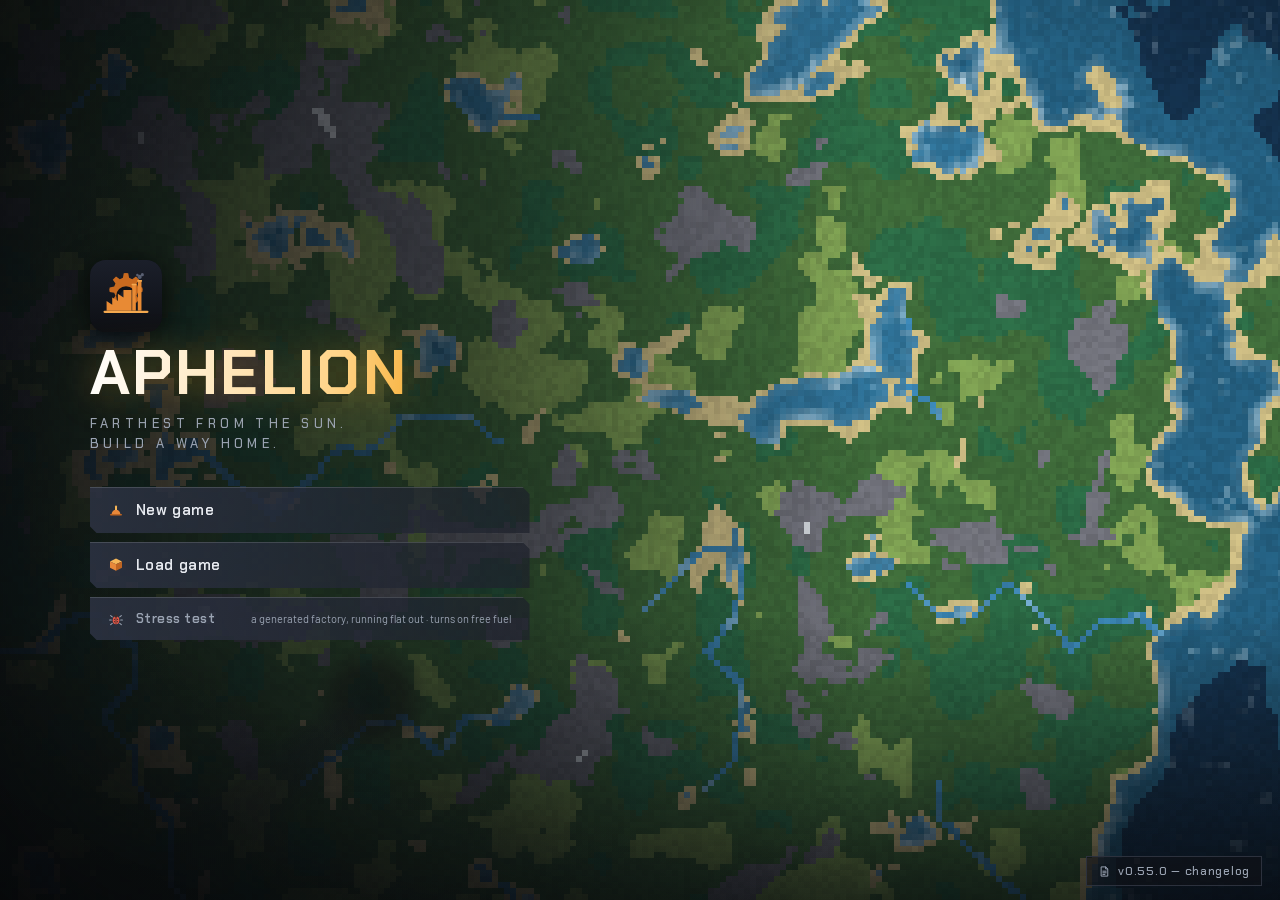
==== commit 178c325f: "Deploy demo — v0.55.0" ====
--- a/index.html
+++ b/index.html
@@ -10,7 +10,7 @@
     <link rel="manifest" href="./manifest.webmanifest" />
     <meta name="theme-color" content="#0f1116" />
     <title>Aphelion</title>
-    <script type="module" crossorigin src="./assets/index-vovuwfKT.js"></script>
+    <script type="module" crossorigin src="./assets/index-CCesxEOD.js"></script>
     <link rel="stylesheet" crossorigin href="./assets/index-UhCqedYe.css">
   </head>
   <body>
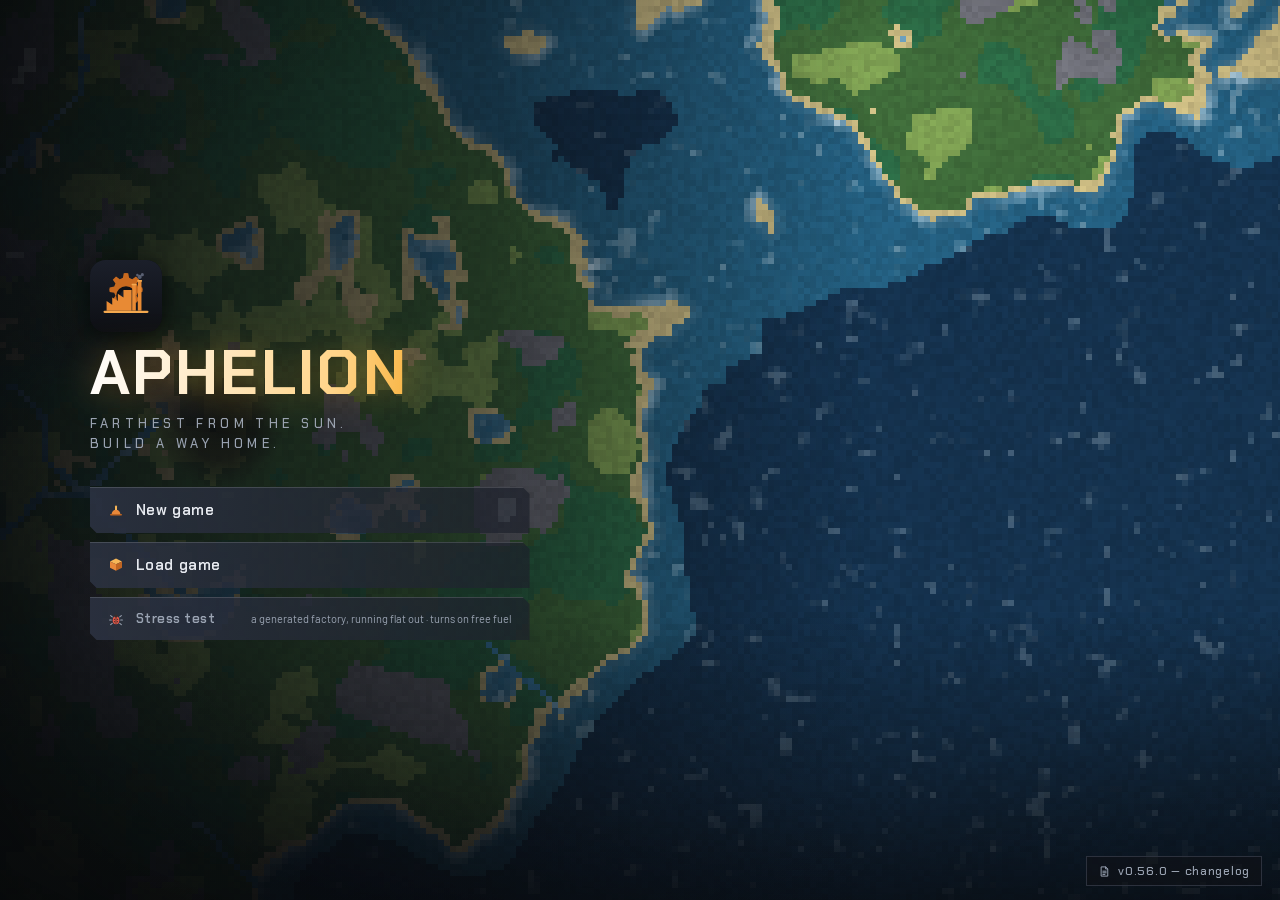
==== commit 31743edb: "Deploy demo — v0.56.0" ====
--- a/index.html
+++ b/index.html
@@ -10,7 +10,7 @@
     <link rel="manifest" href="./manifest.webmanifest" />
     <meta name="theme-color" content="#0f1116" />
     <title>Aphelion</title>
-    <script type="module" crossorigin src="./assets/index-CCesxEOD.js"></script>
+    <script type="module" crossorigin src="./assets/index-B5wMjsBa.js"></script>
     <link rel="stylesheet" crossorigin href="./assets/index-UhCqedYe.css">
   </head>
   <body>
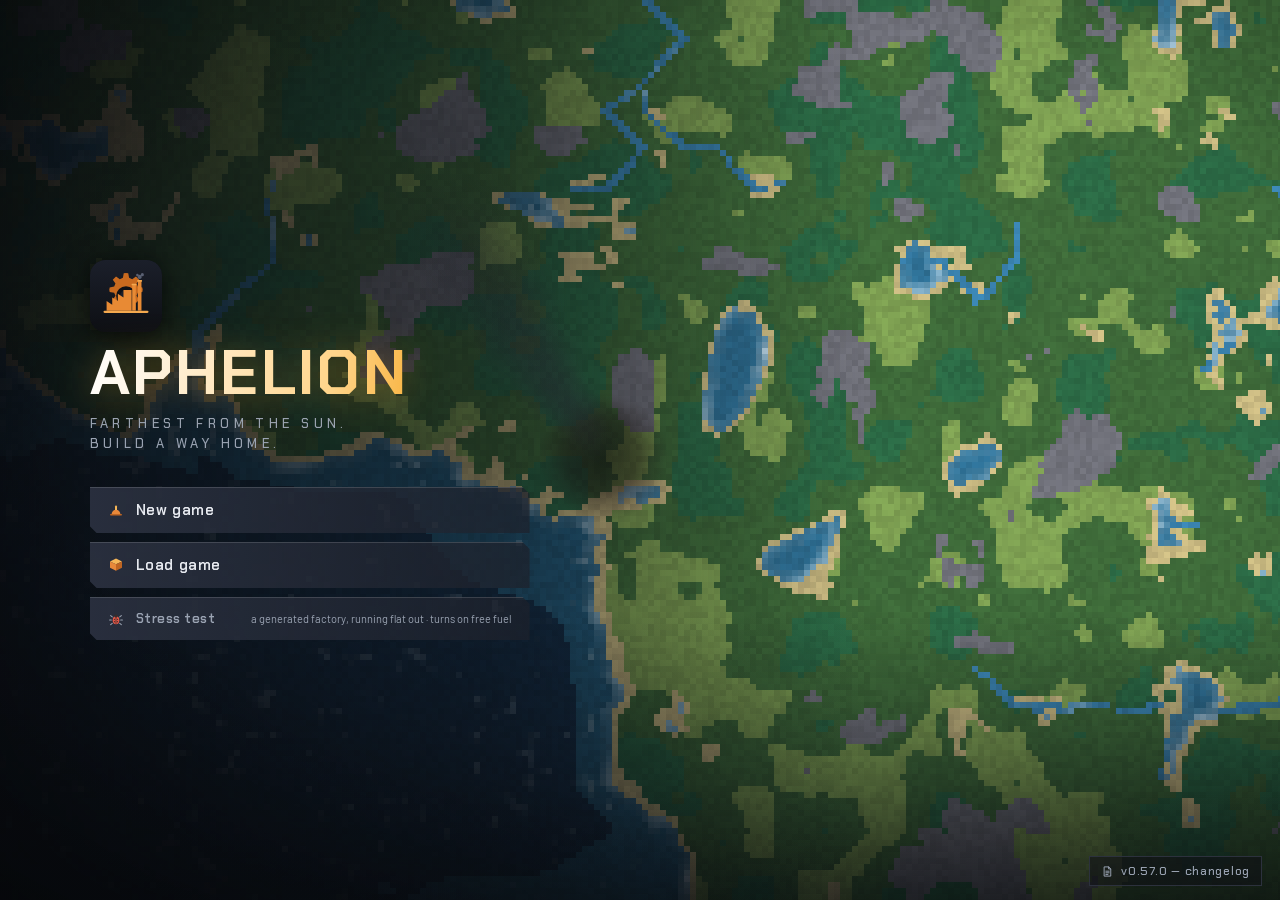
==== commit 4eb94d29: "Deploy demo — v0.57.0" ====
--- a/index.html
+++ b/index.html
@@ -10,7 +10,7 @@
     <link rel="manifest" href="./manifest.webmanifest" />
     <meta name="theme-color" content="#0f1116" />
     <title>Aphelion</title>
-    <script type="module" crossorigin src="./assets/index-B5wMjsBa.js"></script>
+    <script type="module" crossorigin src="./assets/index-DYvcBO8E.js"></script>
     <link rel="stylesheet" crossorigin href="./assets/index-UhCqedYe.css">
   </head>
   <body>
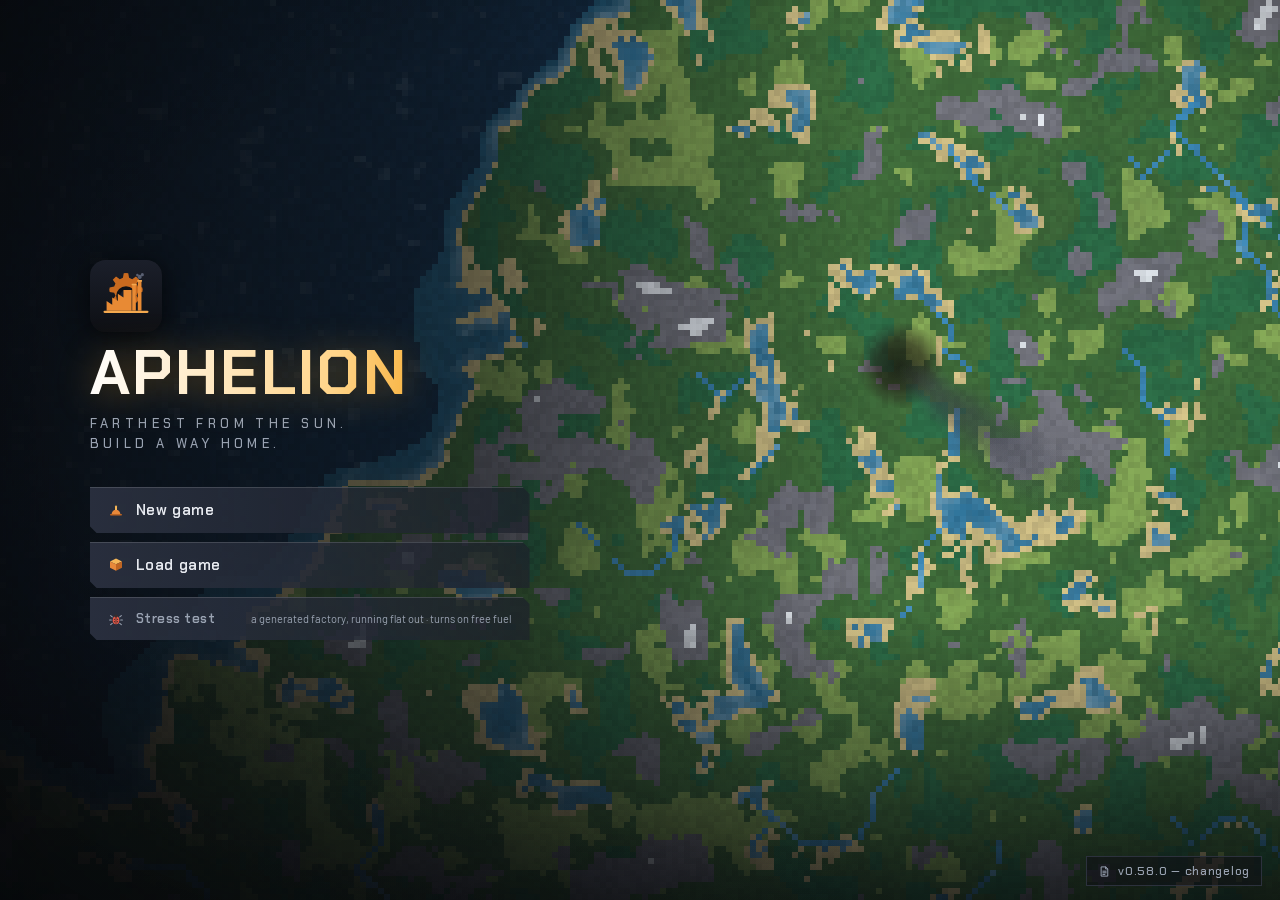
==== commit 3369a5ea: "Deploy demo — v0.58.0" ====
--- a/index.html
+++ b/index.html
@@ -10,8 +10,8 @@
     <link rel="manifest" href="./manifest.webmanifest" />
     <meta name="theme-color" content="#0f1116" />
     <title>Aphelion</title>
-    <script type="module" crossorigin src="./assets/index-DYvcBO8E.js"></script>
-    <link rel="stylesheet" crossorigin href="./assets/index-UhCqedYe.css">
+    <script type="module" crossorigin src="./assets/index-CpDKzGp7.js"></script>
+    <link rel="stylesheet" crossorigin href="./assets/index-CPd37i9V.css">
   </head>
   <body>
     <div id="root"></div>
--- a/assets/index-CPd37i9V.css
+++ b/assets/index-CPd37i9V.css
@@ -0,0 +1 @@
+@font-face{font-family:Chakra Petch;font-style:normal;font-display:swap;font-weight:500;src:url(./chakra-petch-latin-500-normal-BR1ody1F.woff2) format("woff2"),url(./chakra-petch-latin-500-normal-CnUQnZ4D.woff) format("woff")}@font-face{font-family:Chakra Petch;font-style:normal;font-display:swap;font-weight:600;src:url(./chakra-petch-latin-600-normal-DVQm9bgb.woff2) format("woff2"),url(./chakra-petch-latin-600-normal-DQKfcdKo.woff) format("woff")}@font-face{font-family:Chakra Petch;font-style:normal;font-display:swap;font-weight:700;src:url(./chakra-petch-latin-700-normal-CnDBPjkL.woff2) format("woff2"),url(./chakra-petch-latin-700-normal-D1s_c2du.woff) format("woff")}@font-face{font-family:Barlow;font-style:normal;font-display:swap;font-weight:400;src:url(./barlow-latin-400-normal-qiz4-Cze.woff2) format("woff2"),url(./barlow-latin-400-normal-fsAxiSwU.woff) format("woff")}@font-face{font-family:Barlow;font-style:normal;font-display:swap;font-weight:500;src:url(./barlow-latin-500-normal-BPAOfeC8.woff2) format("woff2"),url(./barlow-latin-500-normal-C1h8hMer.woff) format("woff")}@font-face{font-family:Barlow;font-style:normal;font-display:swap;font-weight:600;src:url(./barlow-latin-600-normal-DILqtrty.woff2) format("woff2"),url(./barlow-latin-600-normal-CNwfPWQD.woff) format("woff")}@font-face{font-family:Barlow;font-style:normal;font-display:swap;font-weight:700;src:url(./barlow-latin-700-normal-A9pxMQ4z.woff2) format("woff2"),url(./barlow-latin-700-normal-__SGTsZ1.woff) format("woff")}:root{--bg: #0f1116;--panel: #191c24;--panel-2: #212530;--border: #2c313d;--text: #e6e9ef;--muted: #9aa3b2;--accent: #f5a623;--font-display: "Chakra Petch", system-ui, sans-serif;--font-body: "Barlow", system-ui, -apple-system, "Segoe UI", Roboto, sans-serif;--snap: cubic-bezier(.2, .9, .3, 1.4);--snap-fast: .1s var(--snap);--hud-top: 44px;--hud-bottom: 58px;--inv-rail: 318px;--chamfer: 12px;--chamfer-sm: 7px;--panel-face: linear-gradient(to bottom, #232833, #171a22);--panel-face-lit: linear-gradient(to bottom, #2b3140, #1d212b);--edge-hi: rgba(255, 255, 255, .14);--edge-lo: rgba(0, 0, 0, .55);--cast: 0 10px 30px rgba(0, 0, 0, .55);color-scheme:dark}*{box-sizing:border-box}body{margin:0;height:100vh;overflow:hidden;background:var(--bg);color:var(--text);font-family:var(--font-display);font-variant-numeric:tabular-nums;-webkit-user-select:none;user-select:none}.cheat-hint,.cheat-toggle-hint,.sensor-note,.hub-relocate-hint,.building-desc,.hub-lead,.burner-fuel-hint,.burner-hint,.inv-hint,.inv-bin-hint,.item-popover-desc,.map-power-hint,.map-power-hint-done,.power-draft-tip,.power-build-tip,.belt-draft-tip,.belt-build-tip,.map-belt-hint,.map-belt-hint-text{font-family:var(--font-body);font-variant-numeric:normal;letter-spacing:.01em}.app{position:fixed;top:0;right:0;bottom:0;left:0;overflow:hidden}.stage{position:absolute;top:0;right:0;bottom:0;left:0;z-index:0}.hud-strip{position:absolute;top:0;left:0;right:0;z-index:35;display:flex;align-items:center;justify-content:space-between;gap:12px;padding:8px 14px;background:linear-gradient(to bottom,#080a0ee6,#080a0e00);pointer-events:none}.hud-strip>*{pointer-events:auto}.brand{display:flex;align-items:center;gap:8px;font-size:15px;font-weight:700;text-transform:uppercase;letter-spacing:.14em;color:var(--muted);text-shadow:0 1px 3px rgba(0,0,0,.8)}.brand-icon{width:22px;height:22px}.hud-strip-actions{display:flex;align-items:center;gap:8px}.ui-icon{vertical-align:middle;flex-shrink:0}.topbar-actions{display:flex;align-items:center;gap:8px}.reset,.options-btn{display:inline-flex;align-items:center;gap:6px;background:#181b23d1;border:none;color:var(--muted);padding:6px 12px;border-radius:3px;font-size:12px;font-weight:600;text-transform:uppercase;letter-spacing:.08em;cursor:pointer;box-shadow:inset 0 1px 0 var(--edge-hi),inset 0 0 0 1px #ffffff14,inset 0 -2px 0 var(--edge-lo);transition:color .1s var(--snap),background .1s var(--snap),transform .06s var(--snap)}.reset:hover,.options-btn:hover{color:var(--text);background:var(--panel-face-lit)}.reset:active,.options-btn:active{transform:translateY(2px);box-shadow:inset 0 1px 0 var(--edge-hi),inset 0 0 0 1px #ffffff14,inset 0 -1px 0 var(--edge-lo)}.options-modal{text-align:left;min-width:300px}.options-modal h2{margin:0 0 18px}.option-row{display:flex;flex-direction:column;gap:10px;margin-bottom:22px}.option-label{font-size:13px;color:var(--muted);text-transform:uppercase;letter-spacing:.06em}.lang-select{position:relative;min-width:180px}.options-modal .lang-trigger{width:100%;margin-top:0;display:flex;align-items:center;gap:10px;background:var(--panel-2);color:var(--text);border:1px solid var(--border);font-weight:600;padding:9px 12px;cursor:pointer}.options-modal .lang-trigger:hover,.lang-select.open .lang-trigger{border-color:var(--muted)}.lang-caret{margin-left:auto;color:var(--muted);font-size:12px;transition:transform .15s ease}.lang-select.open .lang-caret{transform:rotate(180deg)}.lang-menu{position:absolute;top:calc(100% + 4px);left:0;right:0;margin:0;padding:4px;list-style:none;background:var(--panel-2);border:1px solid var(--border);border-radius:3px;box-shadow:0 8px 24px #0006;z-index:20}.options-modal .lang-option{width:100%;margin-top:0;display:flex;align-items:center;gap:10px;background:transparent;color:var(--text);border:1px solid transparent;font-weight:600;padding:8px 10px;cursor:pointer}.options-modal .lang-option:hover{background:var(--panel)}.options-modal .lang-option.active{color:var(--accent)}.lang-name{flex:1;text-align:left}.lang-flag{width:22px;height:15px;border-radius:2px;object-fit:cover;flex:none;box-shadow:0 0 0 1px #00000040}.options-modal .modal-close-btn{width:100%}.cheat-section{margin:4px 0 22px;padding:14px 14px 16px;border:1px dashed var(--border);border-radius:3px;background:var(--panel-2)}.cheat-heading{margin:0 0 4px;font-size:13px;text-transform:uppercase;letter-spacing:.06em;color:var(--muted);display:flex;align-items:center;gap:6px}.cheat-hint{margin:0 0 14px;font-size:12px;color:var(--muted)}.cheat-row{margin-bottom:0}.cheat-row .option-label{display:flex;align-items:baseline;justify-content:space-between;text-transform:none;letter-spacing:normal;font-size:14px;color:var(--text)}.cheat-value{font-variant-numeric:tabular-nums;font-weight:700;color:var(--accent)}.cheat-slider{width:100%;accent-color:var(--accent);cursor:pointer}.cheat-toggle-row{margin-top:16px}.cheat-toggle-label{flex-direction:column;align-items:flex-start;gap:2px}.cheat-toggle-hint{margin:0}.options-modal .cheat-switch{display:flex;align-items:center;gap:10px;margin-top:10px;padding:0;border:0;border-radius:0;background:none;cursor:pointer;color:var(--muted);font-size:13px;font-weight:700}.cheat-switch-track{position:relative;width:44px;height:24px;border-radius:2px;background:#12141a;border:1px solid var(--border);box-shadow:inset 0 2px 3px #0009;transition:background .12s var(--snap),border-color .12s var(--snap)}.cheat-switch-thumb{position:absolute;top:2px;left:2px;width:18px;height:18px;border-radius:2px;background:var(--muted);box-shadow:inset 0 1px #ffffff59,inset 0 -2px #00000059;transition:transform .12s var(--snap),background .12s var(--snap)}.cheat-switch.on .cheat-switch-track{background:color-mix(in srgb,var(--accent) 35%,transparent);border-color:var(--accent)}.cheat-switch.on .cheat-switch-thumb{transform:translate(20px);background:var(--accent)}.cheat-switch.on .cheat-switch-text{color:var(--accent)}.chamfer{clip-path:polygon(var(--chamfer) 0,calc(100% - var(--chamfer)) 0,100% var(--chamfer),100% calc(100% - var(--chamfer)),calc(100% - var(--chamfer)) 100%,var(--chamfer) 100%,0 calc(100% - var(--chamfer)),0 var(--chamfer))}.droppod{position:absolute;top:0;right:0;bottom:0;left:0;overflow-y:auto;padding:60px 20px 90px;margin:0 auto;max-width:780px}.hud-panel{--chamfer: 14px;position:absolute;left:18px;top:calc(var(--hud-top) + 8px);max-height:calc(100% - var(--hud-top) - var(--hud-bottom) - 20px);z-index:30;width:min(var(--panel-w, 560px),calc(100vw - 36px - var(--inv-rail)));min-width:280px;padding:1px;background:linear-gradient(to bottom,#3a4152,#23262f);clip-path:polygon(var(--chamfer) 0,calc(100% - var(--chamfer)) 0,100% var(--chamfer),100% calc(100% - var(--chamfer)),calc(100% - var(--chamfer)) 100%,var(--chamfer) 100%,0 calc(100% - var(--chamfer)),0 var(--chamfer));filter:drop-shadow(0 18px 40px rgba(0,0,0,.7));animation:hud-panel-in .14s var(--snap)}.hud-panel-hub{--panel-w: 940px}.hud-panel-tech{--panel-w: 1180px;height:calc(100% - var(--hud-top) - var(--hud-bottom) - 20px)}.hud-panel-tech .hud-panel-body,.hud-panel-tech .tech{display:flex;flex-direction:column;min-height:0;height:100%}.hud-panel-sources,.hud-panel-buildings{--panel-w: 620px}.hud-panel-close{position:absolute;top:10px;right:12px;z-index:2;display:grid;place-items:center;width:28px;height:28px;padding:0;background:none;border:none;border-radius:var(--chamfer-sm);color:var(--muted);cursor:pointer}.hud-panel-close:hover{color:var(--text);background:#ffffff0f}.hud-panel-body{max-height:calc(100vh - var(--hud-top) - var(--hud-bottom) - 22px);overflow-y:auto;overscroll-behavior:contain;padding:18px 20px;background:linear-gradient(to bottom,#15171e,#101218);clip-path:polygon(var(--chamfer) 0,calc(100% - var(--chamfer)) 0,100% var(--chamfer),100% calc(100% - var(--chamfer)),calc(100% - var(--chamfer)) 100%,var(--chamfer) 100%,0 calc(100% - var(--chamfer)),0 var(--chamfer))}@keyframes hud-panel-in{0%{opacity:0;transform:translate(-10px)}to{opacity:1;transform:none}}@media(prefers-reduced-motion:reduce){.hud-panel{animation:none}}@media(max-width:720px){:root{--inv-rail: 258px}.hud-panel{left:10px}}.action-bar{position:absolute;left:0;right:0;bottom:0;z-index:35;display:flex;justify-content:center;gap:6px;padding:10px 14px 14px;background:linear-gradient(to top,#080a0eeb,#080a0e00);pointer-events:none}.action-bar>*{pointer-events:auto}.tab{--chamfer: var(--chamfer-sm);position:relative;display:inline-flex;align-items:center;justify-content:center;gap:8px;min-width:108px;padding:9px 20px 10px;font-size:13px;font-weight:700;text-transform:uppercase;letter-spacing:.1em;color:var(--muted);cursor:pointer;border:none;background:var(--panel-face);box-shadow:inset 0 1px 0 var(--edge-hi),inset 0 -2px 0 var(--edge-lo),inset 0 0 0 1px #ffffff0f;clip-path:polygon(var(--chamfer) 0,calc(100% - var(--chamfer)) 0,100% var(--chamfer),100% 100%,0 100%,0 var(--chamfer));transition:color .1s var(--snap),background .1s var(--snap),transform .06s var(--snap)}.tab:hover{color:var(--text);background:var(--panel-face-lit)}.tab:active{transform:translateY(2px);box-shadow:inset 0 1px 0 var(--edge-hi),inset 0 -1px 0 var(--edge-lo)}.tab.active{color:#1a1200;background:linear-gradient(to bottom,#ffc257,var(--accent));box-shadow:inset 0 1px #ffffff73,inset 0 -2px #0006}.tab-key{font:inherit;font-size:9px;letter-spacing:0;line-height:1;padding:3px 4px;border-radius:2px;color:var(--muted);background:#ffffff0d;border:1px solid rgba(255,255,255,.14)}.tab:hover .tab-key{color:var(--text)}.tab.active .tab-key{color:#0009;background:#0000001a;border-color:#00000040}.inv-toggle .inv-key{font-size:9px;padding:2px 3px}.map-scan-btn .map-key{font-size:9px}.map-scan-btn:hover .map-key,.map-scan-btn.scanning .map-key{color:var(--accent);border-color:color-mix(in srgb,var(--accent) 45%,transparent)}.tab.attention{position:relative;color:var(--text);animation:tab-attention 1.8s ease-in-out infinite}.tab-badge{position:absolute;top:6px;right:6px;width:8px;height:8px;border-radius:50%;background:var(--accent);box-shadow:0 0 0 0 var(--accent);animation:tab-badge-pulse 1.8s ease-in-out infinite}@keyframes tab-attention{0%,to{color:var(--text)}50%{color:var(--accent)}}@keyframes tab-badge-pulse{0%,to{box-shadow:0 0 color-mix(in srgb,var(--accent) 70%,transparent)}50%{box-shadow:0 0 0 5px color-mix(in srgb,var(--accent) 0%,transparent)}}.sources h2,.buildings h2,.inventory h2,.hub h2,.droppod h2{margin:0 0 12px;font-size:15px;font-weight:700;text-transform:uppercase;letter-spacing:.12em;color:var(--muted)}.source-list{list-style:none;padding:0;margin:0;display:grid;grid-template-columns:repeat(auto-fit,minmax(300px,1fr));gap:12px}.source-card{--chamfer: var(--chamfer-sm);position:relative;background:var(--panel-face);border:none;border-radius:0;padding:14px 16px;box-shadow:inset 0 1px 0 var(--edge-hi),inset 0 -2px 0 var(--edge-lo),inset 0 0 0 1px #ffffff0d;clip-path:polygon(var(--chamfer) 0,100% 0,100% 100%,0 100%,0 var(--chamfer))}.source-head{display:flex;align-items:center;gap:10px}.source-title{display:flex;flex-direction:column;gap:2px;margin-right:auto}.source-name{font-weight:700}.quality{font-size:11px;text-transform:uppercase;letter-spacing:.05em;font-weight:700;width:fit-content;padding:1px 8px;border-radius:2px}.quality-poor{color:#b7bcc6;background:#9aa3b229}.quality-normal{color:#ffcf7a;background:#f5a62329}.quality-pure{color:#7fe0a0;background:#57c96429}.mine-btn{background:linear-gradient(to bottom,#ffc257,var(--accent));color:#1a1200;border:none;padding:8px 18px;border-radius:3px;font-size:13px;font-weight:700;text-transform:uppercase;letter-spacing:.06em;cursor:pointer;box-shadow:inset 0 1px #ffffff73,inset 0 -2px #00000061;transition:filter .1s var(--snap),transform .06s var(--snap)}.mine-btn:hover{filter:brightness(1.08)}.mine-btn:active:not(:disabled){transform:translateY(2px);box-shadow:inset 0 1px #ffffff4d,inset 0 -1px #00000061}.mine-btn.active{background:#2c313d;color:var(--text);border:1px solid var(--border)}.mine-btn:disabled{background:#2c313d;color:var(--muted);cursor:not-allowed;filter:none}.mine-btn.travel-btn{background:transparent;color:var(--accent);border:1px dashed color-mix(in srgb,var(--accent) 55%,transparent);font-weight:600;white-space:nowrap}.mine-btn.travel-btn:hover{filter:none;background:color-mix(in srgb,var(--accent) 10%,transparent)}.sensor .hub-lead{margin:0 0 18px}.sensor-panel{position:relative;margin-bottom:4px}.sensor-scrim{position:absolute;top:0;right:0;bottom:0;left:0;z-index:1;border-radius:3px;background:color-mix(in srgb,var(--panel) 60%,transparent);-webkit-backdrop-filter:blur(1.5px);backdrop-filter:blur(1.5px);animation:sensor-pop-fade .16s ease-out}.sensor-popover{position:absolute;left:50%;top:50%;z-index:2;width:min(360px,calc(100% - 32px));max-height:calc(100% - 32px);overflow-y:auto;padding:14px 16px;background:var(--panel-2);border:1px solid var(--border);border-radius:3px;box-shadow:0 18px 42px -14px #000000bf,0 0 0 1px #0003;transform:translate(-50%,-50%);animation:sensor-pop .18s cubic-bezier(.2,.9,.35,1.2)}@keyframes sensor-pop{0%{opacity:0;transform:translate(-50%,calc(-50% + 10px)) scale(.94)}to{opacity:1;transform:translate(-50%,-50%) scale(1)}}@keyframes sensor-pop-fade{0%{opacity:0}to{opacity:1}}.sensor-popover-title{margin:0 0 10px;font-size:12px;font-weight:700;text-transform:uppercase;letter-spacing:.07em;color:var(--muted)}.sensor-popover-list{list-style:none;margin:0;padding:0;display:flex;flex-direction:column;gap:8px}.sensor-find{display:flex;align-items:center;gap:10px;padding:8px 10px;background:var(--panel);border:1px solid var(--border);border-radius:3px}.sensor-find .source-title{margin-right:auto}.progress-fill.sensor-fill{background:#46b1d6}.sensor-note{margin:14px 0 0;font-size:13px;color:var(--muted)}.progress{height:10px;background:var(--panel-2);border-radius:2px;overflow:hidden;margin:12px 0 8px}.progress-fill{height:100%;border-radius:2px;transition:width .08s linear}.source-foot{display:flex;justify-content:space-between;font-size:13px;color:var(--muted);font-variant-numeric:tabular-nums}.source-foot .mining{color:var(--accent);font-weight:600}.source-foot .warn{color:#e0864f;font-weight:600}.miner-row{display:flex;align-items:center;gap:8px;margin-top:10px;padding-top:10px;border-top:1px dashed var(--border)}.miner-status{display:flex;align-items:center;gap:6px;flex:1;font-size:13px;color:var(--muted);font-variant-numeric:tabular-nums}.miner-status.active{color:#57c964;font-weight:600}.miner-status.full{color:#f2b03a;font-weight:600}.miner-status.nopower{color:#e0a04a;font-weight:600}.miner-mk1-cost{flex-wrap:wrap}.mk1-cost-list{display:inline-flex;align-items:center;gap:8px;margin-left:2px}.mk1-cost-item{display:inline-flex;align-items:center;gap:2px;font-variant-numeric:tabular-nums}.mk1-cost-item.short{color:#e0655a}.mine-btn.auto-badge{background:#57c96429;color:#7fe0a0;cursor:default;filter:none;white-space:nowrap}.mine-btn.auto-badge:hover{filter:none}.mine-btn.powered-badge{display:inline-flex;align-items:center;gap:4px;background:color-mix(in srgb,#ffd24a 20%,transparent);color:#ffd24a;border:1px solid color-mix(in srgb,#ffd24a 45%,transparent);cursor:default;filter:none;white-space:nowrap}.mine-btn.powered-badge:hover{filter:none}.mine-btn.powered-badge.nopower{background:color-mix(in srgb,var(--muted) 14%,transparent);color:var(--muted);border-color:color-mix(in srgb,var(--muted) 40%,transparent)}.mine-btn.powered-badge.tripped{background:color-mix(in srgb,#d9534f 15%,transparent);color:#ff7a6b;border-color:color-mix(in srgb,#d9534f 50%,transparent)}.source-card.powered{border-color:color-mix(in srgb,#ffd24a 40%,var(--border))}.buffer-row{display:flex;align-items:center;flex-wrap:wrap;gap:8px;margin-top:12px}.buffer-row>button{flex-shrink:0}.buffer-chip{display:flex;align-items:center;gap:8px;flex:1;background:var(--panel-2);border:1px solid var(--border);border-radius:3px;padding:8px 12px;font-size:13px;font-variant-numeric:tabular-nums}.buffer-chip.empty{color:var(--muted)}.anchor-wrap{display:inline-flex}.flight-layer{position:fixed;top:0;right:0;bottom:0;left:0;z-index:40;pointer-events:none;overflow:hidden}.flying-item{position:fixed;filter:drop-shadow(0 3px 7px rgba(0,0,0,.55));will-change:transform,opacity;animation-name:item-fly;animation-timing-function:cubic-bezier(.45,0,.4,1);animation-fill-mode:forwards;animation-iteration-count:1}@keyframes item-fly{0%{transform:translate(-50%,-50%) scale(.5);opacity:0}30%{transform:translate(-50%,-50%) translate(calc(var(--dx) * .2),calc(var(--dy) * .45 - 46px)) scale(1.2);opacity:1}to{transform:translate(-50%,-50%) translate(var(--dx),var(--dy)) scale(.7);opacity:.85}}.item-icon{flex:none;object-fit:contain;vertical-align:middle;-webkit-user-select:none;user-select:none}.item-dot{flex:none;border-radius:3px;transform:rotate(45deg);display:inline-block}.source-icon{filter:drop-shadow(0 1px 2px rgba(0,0,0,.35))}.draggable{cursor:grab}.draggable:active{cursor:grabbing}.collect-btn,.load-btn{background:#f5a6231a;border:none;color:var(--accent);padding:7px 14px;border-radius:3px;font-weight:700;font-size:13px;text-transform:uppercase;letter-spacing:.06em;cursor:pointer;box-shadow:inset 0 0 0 1px var(--accent),inset 0 1px #ffffff2e,inset 0 -2px #00000059;transition:background .1s var(--snap),transform .06s var(--snap)}.collect-btn:hover:not(:disabled),.load-btn:hover:not(:disabled){background:#f5a6233d}.collect-btn:active:not(:disabled),.load-btn:active:not(:disabled){transform:translateY(2px);box-shadow:inset 0 0 0 1px var(--accent),inset 0 -1px #00000059}.collect-btn:disabled,.load-btn:disabled{opacity:.4;cursor:not-allowed}.load-amount{display:inline-flex;align-items:center;gap:6px}.load-amount input{width:58px;padding:6px 8px;border:1px solid var(--border);border-radius:3px;background:var(--panel-2);color:var(--text);font-size:13px;font-variant-numeric:tabular-nums}.load-amount input:disabled{opacity:.4;cursor:not-allowed}.io-slot{display:flex;flex-wrap:wrap;align-items:center;gap:8px;margin-top:12px;padding:10px 12px;border:1px dashed var(--border);border-radius:3px}.io-slot>button,.io-slot .io-amount{flex-shrink:0}.io-slot.drop-over{border-color:var(--accent);background:#f5a62314}.io-slot-label{font-size:11px;text-transform:uppercase;letter-spacing:.05em;color:var(--muted);flex:none}.io-slot-body{display:flex;align-items:center;gap:8px;flex:1 1 auto;min-width:0;overflow:hidden;white-space:nowrap;font-size:13px;font-variant-numeric:tabular-nums;border:1px solid var(--border);border-radius:3px;padding:6px 10px;background:var(--panel-2)}.unload-btn{background:var(--panel-face);border:none;color:var(--muted);padding:7px 12px;border-radius:3px;font-weight:700;font-size:13px;text-transform:uppercase;letter-spacing:.06em;cursor:pointer;box-shadow:inset 0 1px 0 var(--edge-hi),inset 0 0 0 1px #ffffff12,inset 0 -2px 0 var(--edge-lo);transition:color .1s var(--snap),background .1s var(--snap),transform .06s var(--snap)}.unload-btn:hover:not(:disabled){color:var(--text);background:var(--panel-face-lit)}.unload-btn:active:not(:disabled){transform:translateY(2px);box-shadow:inset 0 1px 0 var(--edge-hi),inset 0 -1px 0 var(--edge-lo)}.unload-btn:disabled{opacity:.4;cursor:not-allowed}.building-actions{display:flex;justify-content:flex-end;margin-top:12px}.dismantle-btn{background:var(--panel-face);border:none;color:var(--muted);padding:7px 14px;border-radius:3px;font-weight:700;font-size:13px;text-transform:uppercase;letter-spacing:.06em;cursor:pointer;box-shadow:inset 0 1px 0 var(--edge-hi),inset 0 0 0 1px #ffffff12,inset 0 -2px 0 var(--edge-lo);transition:color .1s var(--snap),background .1s var(--snap),transform .06s var(--snap)}.dismantle-btn:active:not(:disabled){transform:translateY(2px);box-shadow:inset 0 1px 0 var(--edge-hi),inset 0 -1px 0 var(--edge-lo)}.dismantle-btn:hover:not(:disabled){color:#ff6b6b;border-color:#ff6b6b}.dismantle-btn:disabled{opacity:.4;cursor:not-allowed}.confirm-anchor{position:relative;display:inline-flex}.confirm-popover{position:absolute;z-index:60;width:250px;padding:14px;background:var(--panel);border:1px solid var(--border);border-radius:3px;box-shadow:0 14px 34px #00000080;text-align:left;animation:confirm-pop .12s ease-out}.confirm-popover.bottom-start{top:calc(100% + 9px);left:0;transform-origin:top left}.confirm-popover.bottom-end{top:calc(100% + 9px);right:0;transform-origin:top right}.confirm-popover.top-start{bottom:calc(100% + 9px);left:0;transform-origin:bottom left}.confirm-popover.top-end{bottom:calc(100% + 9px);right:0;transform-origin:bottom right}.confirm-popover:after{content:"";position:absolute;width:10px;height:10px;background:var(--panel);transform:rotate(45deg)}.confirm-popover.bottom-start:after,.confirm-popover.bottom-end:after{top:-6px;border-left:1px solid var(--border);border-top:1px solid var(--border)}.confirm-popover.top-start:after,.confirm-popover.top-end:after{bottom:-6px;border-right:1px solid var(--border);border-bottom:1px solid var(--border)}.confirm-popover.bottom-start:after,.confirm-popover.top-start:after{left:18px}.confirm-popover.bottom-end:after,.confirm-popover.top-end:after{right:18px}.confirm-message{margin:0 0 14px;font-size:13px;line-height:1.45;color:var(--text)}.confirm-actions{display:flex;justify-content:flex-end;gap:8px}.confirm-actions.stacked{flex-direction:column-reverse;align-items:stretch}.confirm-popover .confirm-cancel,.confirm-popover .confirm-secondary,.confirm-popover .confirm-ok{margin:0;padding:7px 14px;border-radius:3px;font-weight:700;font-size:13px;cursor:pointer;border:1px solid var(--border)}.confirm-actions.stacked .confirm-cancel,.confirm-actions.stacked .confirm-secondary,.confirm-actions.stacked .confirm-ok{text-align:center}.confirm-popover .confirm-cancel{background:transparent;color:var(--muted)}.confirm-popover .confirm-cancel:hover{color:var(--text);border-color:var(--muted)}.confirm-popover .confirm-secondary{background:transparent;color:#e5848a;border-color:#e5484d80}.confirm-popover .confirm-secondary:hover{color:#fff;background:#e5484d2e;border-color:#e5484d}.confirm-popover .confirm-ok{background:var(--accent);color:#1a1200;border-color:transparent}.confirm-popover .confirm-ok.danger{background:#e5484d;color:#fff}.confirm-popover .confirm-ok:hover{filter:brightness(1.08)}@keyframes confirm-pop{0%{opacity:0;transform:scale(.96)}to{opacity:1;transform:scale(1)}}.hub-relocate{display:flex;align-items:center;gap:12px;flex-wrap:wrap;margin:0 0 16px}.hub-relocate-hint,.building-desc{color:var(--muted);font-size:12px}.construct-heading{margin:20px 0 12px;font-size:15px;color:var(--muted);text-transform:uppercase;letter-spacing:.06em}.buildings-none-near{margin:0 0 4px;font-size:13px;color:var(--muted);font-style:italic}.buildings-far{margin-top:20px}.far-toggle{display:flex;align-items:center;gap:8px;width:100%;padding:8px 2px;margin-bottom:12px;background:transparent;border:none;border-bottom:1px solid var(--border);color:var(--muted);font-size:15px;font-weight:600;text-transform:uppercase;letter-spacing:.06em;cursor:pointer}.far-toggle:hover{color:var(--text)}.far-chevron{display:inline-block;transition:transform .18s ease;font-size:12px}.far-chevron.collapsed{transform:rotate(-90deg)}.build-btn{background:linear-gradient(to bottom,#ffc257,var(--accent));color:#1a1200;border:none;padding:8px 18px;border-radius:3px;font-size:13px;font-weight:700;text-transform:uppercase;letter-spacing:.06em;cursor:pointer;box-shadow:inset 0 1px #ffffff73,inset 0 -2px #00000061;transition:filter .1s var(--snap),transform .06s var(--snap)}.build-btn:hover:not(:disabled){filter:brightness(1.08)}.build-btn:active:not(:disabled){transform:translateY(2px);box-shadow:inset 0 1px #ffffff4d,inset 0 -1px #00000061}.build-btn:disabled{background:#2c313d;color:var(--muted);cursor:not-allowed}.build-cost{margin-top:12px;font-size:13px;color:var(--accent);font-variant-numeric:tabular-nums}.hub h2{margin:0 0 12px}.hub-lead{color:var(--muted);line-height:1.5;max-width:560px}.hub-body{margin-top:16px}.hub-milestones{margin-top:20px}.hub-milestones .construct-heading{margin-top:0}.milestone-list{grid-template-columns:1fr}.craft-grid{list-style:none;padding:0;margin:0 0 4px;display:grid;grid-template-columns:repeat(auto-fill,minmax(150px,1fr));gap:8px}.craft-tile{width:100%;display:flex;flex-direction:column;gap:6px;padding:10px 12px;background:var(--panel);border:1px solid var(--border);border-radius:3px;color:inherit;font:inherit;text-align:left;cursor:pointer;transition:border-color .12s ease,background .12s ease}.craft-tile:hover:not(:disabled){border-color:color-mix(in srgb,var(--accent) 55%,var(--border))}.craft-tile:disabled{cursor:not-allowed;opacity:.5}.craft-tile.active{border-color:var(--accent);background:color-mix(in srgb,var(--accent) 10%,var(--panel))}.craft-tile-head{display:flex;align-items:center;gap:7px;min-width:0}.craft-tile-icon{filter:drop-shadow(0 1px 2px rgba(0,0,0,.35));flex:0 0 auto}.craft-tile-name{font-weight:700;font-size:13px;white-space:nowrap;overflow:hidden;text-overflow:ellipsis}.craft-tile-recipe{display:flex;align-items:center;flex-wrap:wrap;gap:3px 5px;font-size:12px;color:var(--muted);font-variant-numeric:tabular-nums}.craft-io{display:inline-flex;align-items:center;gap:2px}.craft-io .craft-amt{font-weight:600}.craft-plus{margin-right:2px;opacity:.7}.craft-tile-recipe .arrow{opacity:.7}.craft-tile-bar{height:5px;background:var(--panel-2);border-radius:2px;overflow:hidden}.craft-tile-foot{display:flex;justify-content:space-between;font-size:11px;color:var(--muted);font-variant-numeric:tabular-nums}.craft-tile-foot .mining{color:var(--accent);font-weight:600}.hub-burners{margin-top:26px}.burner-panel{margin-top:12px;padding:14px 16px;background:var(--panel);border:1px solid var(--border);border-radius:3px;display:flex;flex-direction:column;gap:12px}.burner-head{display:flex;align-items:center;justify-content:space-between;gap:12px}.burner-title{display:inline-flex;align-items:center;gap:7px;font-weight:600;color:var(--text)}.burner-status{font-size:11px;font-weight:700;letter-spacing:.03em;text-transform:uppercase;padding:3px 9px;border-radius:2px;border:1px solid var(--border);color:var(--muted)}.burner-status.running{color:#7fd88a;border-color:color-mix(in srgb,#7fd88a 45%,transparent);background:color-mix(in srgb,#7fd88a 12%,transparent)}.burner-status.empty{color:#e0b04a;border-color:color-mix(in srgb,#e0b04a 45%,transparent);background:color-mix(in srgb,#e0b04a 12%,transparent)}.burner-status.paused{color:var(--muted)}.burner-status.tripped{color:#ff7a6b;border-color:color-mix(in srgb,#d9534f 55%,transparent);background:color-mix(in srgb,#d9534f 16%,transparent)}.burner-trip{display:flex;align-items:center;justify-content:space-between;gap:10px;flex-wrap:wrap;margin-top:10px;padding:9px 12px;border-radius:3px;border:1px solid color-mix(in srgb,#d9534f 55%,transparent);background:color-mix(in srgb,#d9534f 12%,transparent)}.burner-trip-msg{display:inline-flex;align-items:center;gap:6px;font-size:12.5px;color:#ff9a8e}.burner-reset{flex:none;padding:7px 14px;border-radius:3px;font-weight:700;color:#2a0f0c;background:#ff7a6b;border:none;cursor:pointer;transition:filter .15s ease}.burner-reset:hover{filter:brightness(1.08)}.burner-output{display:flex;align-items:baseline;gap:8px}.burner-kw{display:inline-flex;align-items:baseline;gap:6px;color:var(--accent);font-variant-numeric:tabular-nums}.burner-kw-now{font-size:30px;font-weight:700;line-height:1}.burner-kw-unit{font-size:14px;font-weight:600}.burner-kw-max{font-size:12px;color:var(--muted);font-variant-numeric:tabular-nums}.burner-graph{margin:0}.burner-graph-svg{display:block;width:100%;height:72px;background:var(--panel-2);border:1px solid var(--border);border-radius:3px}.burner-graph-grid{stroke:var(--border);stroke-width:1;stroke-dasharray:3 4}.burner-graph-axis{stroke:var(--border);stroke-width:1}.burner-graph-area{fill:color-mix(in srgb,var(--accent) 22%,transparent);stroke:none}.burner-graph-line{stroke:var(--accent);stroke-width:2;stroke-linejoin:round;stroke-linecap:round;vector-effect:non-scaling-stroke}.burner-graph-dot{fill:var(--accent)}.burner-graph-caption{display:flex;justify-content:space-between;margin-top:5px;font-size:11px;color:var(--muted)}.burner-fuel{display:flex;flex-direction:column;gap:7px;padding:8px;margin:-2px;border:1px dashed transparent;border-radius:3px;transition:border-color .12s,background .12s}.burner-fuel.drop-over{border-color:color-mix(in srgb,var(--accent) 70%,transparent);background:color-mix(in srgb,var(--accent) 10%,transparent)}.burner-fuel-bar{height:6px;background:var(--panel-2);border-radius:2px;overflow:hidden}.burner-fuel-row{display:flex;align-items:center;justify-content:space-between;gap:10px;flex-wrap:wrap}.burner-fuel-actions{display:inline-flex;align-items:center;gap:8px;flex-wrap:wrap}.burner-load-amount{display:inline-flex;align-items:center;gap:4px}.burner-load-amount input{width:56px;padding:5px 7px;background:var(--panel-2);border:1px solid var(--border);border-radius:3px;color:var(--text);font-size:12px}.burner-load-amount input:focus{outline:none;border-color:var(--muted)}.burner-load-amount .load-btn{padding:5px 10px;background:#f5a62312;color:var(--accent);border:none;border-radius:3px;cursor:pointer;font-size:12px;box-shadow:inset 0 0 0 1px color-mix(in srgb,var(--accent) 45%,transparent),inset 0 -2px #0000004d}.burner-load-amount .load-btn:hover:not(:disabled){background:color-mix(in srgb,var(--accent) 20%,transparent)}.burner-load-amount .load-btn:disabled{opacity:.45;cursor:default;color:var(--muted);border-color:var(--border)}.burner-fuel-hint{font-size:11px;color:var(--muted)}.burner-fuel-amt{display:inline-flex;align-items:center;gap:6px;font-size:13px;color:var(--text);font-variant-numeric:tabular-nums}.burner-per-leaf{color:var(--muted);font-size:12px}.burner-fuel-actions{display:inline-flex;gap:8px}.burner-load{padding:5px 12px}.burner-unload{padding:5px 12px;background:var(--panel-face);color:var(--muted);border:none;border-radius:3px;font-size:12px;font-weight:700;text-transform:uppercase;letter-spacing:.06em;cursor:pointer;box-shadow:inset 0 1px 0 var(--edge-hi),inset 0 0 0 1px #ffffff12,inset 0 -2px 0 var(--edge-lo);transition:color .1s var(--snap),background .1s var(--snap),transform .06s var(--snap)}.burner-unload:active:not(:disabled){transform:translateY(2px);box-shadow:inset 0 1px 0 var(--edge-hi),inset 0 -1px 0 var(--edge-lo)}.burner-unload:hover:not(:disabled){color:var(--text);border-color:var(--muted)}.burner-unload:disabled{opacity:.45;cursor:default}.burner-hint{margin:0;font-size:11.5px;color:var(--muted)}.burner-toggle{align-self:flex-start;padding:8px 18px;border-radius:3px;border:none;background:#f5a6231f;color:var(--accent);font-size:13px;font-weight:700;text-transform:uppercase;letter-spacing:.06em;box-shadow:inset 0 0 0 1px var(--accent),inset 0 1px #ffffff2e,inset 0 -2px #00000059;cursor:pointer}.burner-toggle:hover{background:color-mix(in srgb,var(--accent) 26%,transparent)}.burner-toggle.paused{border-color:var(--border);background:transparent;color:var(--muted)}.burner-toggle.paused:hover{color:var(--text);border-color:var(--muted)}.hub-appearance{margin-top:26px}.avatar-customizer{display:flex;gap:20px;align-items:flex-start;margin-top:12px}.avatar-preview{flex:0 0 auto;display:grid;place-items:center;width:168px;height:168px;border-radius:3px;background:radial-gradient(circle at 50% 38%,color-mix(in srgb,var(--accent) 18%,transparent),transparent 68%),var(--panel-2, rgba(255, 255, 255, .04));border:1px solid var(--border, rgba(255, 255, 255, .08))}.avatar-parts{flex:1 1 0;min-width:0;display:flex;flex-direction:column;gap:12px}.avatar-part-row{display:flex;flex-direction:column;gap:6px}.avatar-part-label{font-size:12px;font-weight:600;letter-spacing:.04em;text-transform:uppercase;color:var(--muted)}.avatar-options{display:flex;flex-wrap:wrap;gap:7px}.avatar-chip{display:grid;place-items:center;width:46px;height:46px;padding:0;border-radius:3px;cursor:pointer;background:var(--panel-2, rgba(255, 255, 255, .04));border:1px solid var(--border, rgba(255, 255, 255, .1));overflow:hidden;transition:transform .1s ease,border-color .1s ease,box-shadow .1s ease}.avatar-chip:hover{transform:translateY(-1px);border-color:color-mix(in srgb,var(--accent) 55%,transparent)}.avatar-chip.selected{border-color:var(--accent);box-shadow:0 0 0 1px var(--accent),0 0 12px color-mix(in srgb,var(--accent) 45%,transparent)}.avatar-chip .avatar{pointer-events:none}@media(max-width:520px){.avatar-customizer{flex-direction:column;align-items:center}}.appearance-trigger{display:inline-flex;align-items:center;gap:10px;margin-top:12px;padding:6px 16px 6px 6px;border-radius:3px;cursor:pointer;color:var(--text);background:var(--panel-2, rgba(255, 255, 255, .04));border:1px solid var(--border, rgba(255, 255, 255, .1));transition:transform .1s ease,border-color .1s ease}.appearance-trigger:hover{transform:translateY(-1px);border-color:color-mix(in srgb,var(--accent) 55%,transparent)}.appearance-trigger .avatar{border-radius:3px;background:var(--panel, rgba(0, 0, 0, .2));pointer-events:none}.appearance-trigger-label{font-size:13px;font-weight:600}.appearance-overlay{position:fixed;top:0;right:0;bottom:0;left:0;z-index:100;display:flex;align-items:center;justify-content:center;padding:20px;background:#0000008c;-webkit-backdrop-filter:blur(2px);backdrop-filter:blur(2px)}.appearance-popover{position:relative;width:min(460px,100%);max-height:88vh;overflow:auto;padding:18px;background:var(--panel);border:1px solid var(--border);border-radius:3px;box-shadow:0 24px 60px #0009;animation:confirm-pop .12s ease-out;transform-origin:center}.appearance-popover-head{display:flex;align-items:center;gap:10px;margin-bottom:6px}.appearance-popover-title{font-size:14px;font-weight:600}.appearance-dirty{font-size:11px;font-weight:600;letter-spacing:.03em;text-transform:uppercase;color:var(--accent)}.appearance-close{margin-left:auto;display:grid;place-items:center;width:26px;height:26px;padding:0;border-radius:3px;cursor:pointer;color:var(--muted);background:transparent;border:1px solid transparent;font-size:13px}.appearance-close:hover{color:var(--text);border-color:var(--border)}.appearance-actions{display:flex;justify-content:flex-end;margin-top:14px}.appearance-save:disabled{opacity:.5;cursor:default}.appearance-discard{position:absolute;top:0;right:0;bottom:0;left:0;z-index:5;display:flex;flex-direction:column;justify-content:center;padding:24px;border-radius:3px;background:color-mix(in srgb,var(--panel) 90%,transparent);-webkit-backdrop-filter:blur(2px);backdrop-filter:blur(2px)}.appearance-discard .confirm-message{margin-bottom:16px;text-align:center}.appearance-discard .confirm-actions{justify-content:center}.milestone-stakes{margin:12px 0 0;font-size:13px;line-height:1.5;color:var(--text);border-left:2px solid var(--accent);padding-left:12px}.source-card.milestone.done{border-color:#3d6b3a}.source-card.milestone.done .source-name{color:#6fce6a}.source-card.milestone.done .milestone-stakes{color:var(--muted);border-left-color:#3d6b3a}.milestone-completed{margin-top:12px}.milestone-completed>summary{cursor:pointer;margin:0 0 12px;list-style:none;-webkit-user-select:none;user-select:none}.milestone-completed>summary::-webkit-details-marker{display:none}.milestone-completed>summary:before{content:"▶";display:inline-block;margin-right:8px;font-size:10px;transition:transform .15s ease}.milestone-completed[open]>summary:before{transform:rotate(90deg)}.milestone-completed>summary:hover{color:var(--text)}.droppod h2{margin:0 0 12px}.droppod .hub-lead{margin:0 0 18px}.droppod-card{border-color:var(--accent);box-shadow:0 0 0 1px var(--accent),0 0 26px -6px var(--accent);animation:pod-pulse 2.4s ease-in-out infinite}.droppod-btn{animation:pod-nudge 2.4s ease-in-out infinite}@keyframes pod-pulse{0%,to{box-shadow:0 0 0 1px var(--accent),0 0 22px -8px var(--accent)}50%{box-shadow:0 0 0 1px var(--accent),0 0 34px -2px var(--accent)}}@keyframes pod-nudge{0%,to{transform:scale(1)}50%{transform:scale(1.05)}}.io-slots{color:var(--muted);font-size:11px;font-variant-numeric:tabular-nums;margin-top:2px;letter-spacing:.02em}.source-card.locked{opacity:.75}.locked-req{color:var(--muted);font-size:12px}.progress-fill.locked-fill{background:var(--muted)}.recipe-select{display:flex;align-items:flex-start;gap:8px;margin-top:12px;font-size:13px;color:var(--muted)}.recipe-select>span:first-child{padding-top:5px}.recipe-picker{flex:1;display:flex;flex-wrap:wrap;gap:6px}.recipe-chip{display:inline-flex;align-items:center;gap:6px;padding:4px 10px;border-radius:999px;font-family:var(--font-display);font-size:12px;font-weight:600;color:var(--muted);background:#12141a;border:1px solid var(--border);cursor:pointer;box-shadow:inset 0 2px 3px #00000080}.recipe-chip:hover{border-color:var(--muted)}.recipe-chip.active{color:var(--text);background:var(--panel-face-lit);cursor:default}.recipe-io{margin-top:8px;font-size:13px;font-variant-numeric:tabular-nums}.recipe-io .arrow,.building-desc .arrow{color:var(--accent);margin:0 4px}.sensor-radial{position:relative;width:300px;height:300px;margin:18px auto 10px}.sensor-core{position:absolute;left:50%;top:50%;width:108px;height:108px;transform:translate(-50%,-50%)}.sensor-core-ring{position:absolute;top:0;right:0;bottom:0;left:0;border-radius:50%;background:conic-gradient(var(--accent) calc(var(--pct) * 1%),var(--border) 0);-webkit-mask:radial-gradient(farthest-side,transparent calc(100% - 6px),#000 calc(100% - 5px));mask:radial-gradient(farthest-side,transparent calc(100% - 6px),#000 calc(100% - 5px));transition:background .12s linear}.sensor-core.scanning .sensor-core-ring{animation:sensor-pulse 1.6s ease-in-out infinite}.sensor-core-face{position:absolute;top:12px;right:12px;bottom:12px;left:12px;border-radius:50%;background:var(--panel-2);border:1px solid var(--border);display:flex;flex-direction:column;align-items:center;justify-content:center;gap:2px}.sensor-core-glyph{font-size:26px;line-height:1}.sensor-core-secs{font-size:12px;font-weight:600;color:var(--muted);font-variant-numeric:tabular-nums}.sensor-core.scanning .sensor-core-secs{color:var(--text)}@keyframes sensor-pulse{0%,to{opacity:1}50%{opacity:.55}}.sensor-node{position:absolute;left:50%;top:50%;display:flex;flex-direction:column;align-items:center;gap:6px;width:84px;padding:0;background:none;border:none;cursor:pointer;color:var(--text)}.sensor-node-disc{display:flex;align-items:center;justify-content:center;width:56px;height:56px;border-radius:50%;background:var(--panel-2);border:1px solid var(--border);transition:border-color .12s,box-shadow .12s,transform .12s}.sensor-node-label{font-size:12px;color:var(--muted);text-align:center;line-height:1.2}.sensor-node:hover:not(:disabled):not([aria-disabled=true]) .sensor-node-disc{border-color:var(--muted);transform:scale(1.06)}.sensor-node.active .sensor-node-disc{border-color:var(--accent);box-shadow:0 0 0 2px var(--accent) inset,0 0 14px -2px var(--accent)}.sensor-node.active .sensor-node-label{color:var(--accent);font-weight:600}.sensor-node.spent:disabled,.sensor-node.spent[aria-disabled=true]{cursor:not-allowed;opacity:.4}.sensor-node.spent:disabled .sensor-node-disc,.sensor-node.spent[aria-disabled=true] .sensor-node-disc{filter:grayscale(1)}.inventory{--chamfer: var(--chamfer-sm);position:absolute;right:18px;bottom:calc(var(--hud-bottom) + 58px);z-index:30;width:300px;max-width:calc(100vw - 36px);max-height:calc(100% - var(--hud-top) - var(--hud-bottom) - 80px);display:flex;flex-direction:column;background:var(--panel-face);box-shadow:inset 0 1px 0 var(--edge-hi),inset 0 0 0 1px #ffffff12;clip-path:polygon(var(--chamfer) 0,calc(100% - var(--chamfer)) 0,100% var(--chamfer),100% calc(100% - var(--chamfer)),calc(100% - var(--chamfer)) 100%,var(--chamfer) 100%,0 calc(100% - var(--chamfer)),0 var(--chamfer));filter:drop-shadow(0 12px 28px rgba(0,0,0,.6));padding:14px 16px}.inventory h2{font-size:15px;text-transform:uppercase;letter-spacing:.1em}.inventory.drop-over{box-shadow:inset 0 0 0 2px var(--accent)}@media(max-width:720px){.inventory{right:10px;width:240px}}.inventory-head{display:flex;align-items:center;gap:8px;margin-bottom:12px}.inventory-head h2{margin:0}.inventory.minimized .inventory-head{margin-bottom:0}.inv-count{font-size:12px;font-weight:700;color:var(--accent);background:var(--panel-2);border-radius:2px;padding:1px 9px;white-space:nowrap;font-variant-numeric:tabular-nums}.inv-toggle{background:transparent;border:1px solid var(--border);color:var(--muted);min-width:26px;gap:4px;padding:0 5px;height:26px;border-radius:3px;cursor:pointer;font-size:12px;line-height:1;display:flex;align-items:center;justify-content:center}.inv-toggle:hover{color:var(--text);border-color:var(--muted)}.inv-help{width:22px;height:22px;border-radius:50%;border:1px solid var(--border);background:transparent;color:var(--muted);font-size:12px;font-weight:700;line-height:1;cursor:help;display:flex;align-items:center;justify-content:center}.inv-help:hover{color:var(--accent);border-color:var(--accent)}.inv-sort{margin-left:auto;width:26px;height:26px;border-radius:3px;border:1px solid var(--border);background:transparent;color:var(--muted);cursor:pointer;display:flex;align-items:center;justify-content:center}.inv-sort:hover:not(:disabled){color:var(--accent);border-color:var(--accent)}.inv-sort:disabled{opacity:.4;cursor:default}.inv-hint{margin:12px 0 0;font-size:11px;color:var(--muted);line-height:1.4}.inv-empty{margin:8px 0 0;font-size:13px;color:var(--muted);line-height:1.5}.inventory-grid{display:grid;grid-template-columns:repeat(auto-fill,minmax(52px,1fr));gap:6px;overflow-y:auto;overscroll-behavior:contain;min-height:0}.storage-grid{margin-top:10px;grid-template-columns:repeat(auto-fill,minmax(44px,1fr))}.inv-slot{position:relative;aspect-ratio:1 / 1;border:1px solid var(--border);border-radius:3px;background:var(--panel-2);display:flex;align-items:center;justify-content:center}.inv-slot.empty{background:color-mix(in srgb,var(--panel-2) 55%,transparent);border-style:dashed}.inv-slot.filled{cursor:grab}.inv-slot.filled:active{cursor:grabbing}.inv-slot.slot-over{border-color:var(--accent);border-style:solid;box-shadow:0 0 0 1px var(--accent) inset}.inv-slot-icon{width:30px;height:30px}.inv-slot-count{position:absolute;right:3px;bottom:2px;font-size:11px;font-weight:700;line-height:1;color:var(--text);font-variant-numeric:tabular-nums;text-shadow:0 1px 2px rgba(0,0,0,.75);pointer-events:none}.inv-bin{margin-top:10px;display:flex;align-items:center;gap:8px;padding:9px 12px;border:1px dashed var(--border);border-radius:3px;color:var(--muted);background:color-mix(in srgb,var(--panel-2) 40%,transparent);transition:border-color .12s,color .12s,background .12s}.inv-bin-icon{font-size:16px;line-height:1;filter:grayscale(.3)}.inv-bin-label{font-weight:700;font-size:13px}.inv-bin-hint{margin-left:auto;font-size:10px;text-align:right;line-height:1.3;opacity:.8}.inv-bin.drop-over{border-style:solid;border-color:#d9534f;color:#ef8079;background:color-mix(in srgb,#d9534f 16%,transparent)}.item-popover{position:fixed;z-index:60;width:232px;padding:12px 13px;background:var(--panel);border:1px solid var(--border);border-radius:3px;box-shadow:0 10px 30px #00000080;pointer-events:none;animation:popover-in .12s ease-out}@keyframes popover-in{0%{opacity:0;transform:translate(4px)}to{opacity:1;transform:translate(0)}}.item-popover-head{display:flex;align-items:center;gap:9px}.item-popover-title{display:flex;flex-direction:column;gap:3px;min-width:0}.item-popover-name{font-weight:700;font-size:14px;line-height:1.1}.item-popover-kind{align-self:flex-start;font-size:9px;text-transform:uppercase;letter-spacing:.05em;color:var(--muted);border:1px solid var(--border);border-radius:2px;padding:1px 7px}.item-popover-kind.kind-ore{color:#d59a6a}.item-popover-kind.kind-raw{color:#86c46a}.item-popover-kind.kind-product{color:#aab4c4}.item-popover-kind.kind-equipment{color:#f2b03a}.item-popover-desc{margin:9px 0 0;font-size:12px;line-height:1.45;color:var(--text)}.item-popover-foot{margin-top:9px;padding-top:8px;border-top:1px solid var(--border);font-size:11px;font-weight:700;color:var(--muted);font-variant-numeric:tabular-nums}.split-popover{pointer-events:auto;width:240px}.split-readout{font-size:11px;font-weight:700;color:var(--muted);font-variant-numeric:tabular-nums}.split-controls{display:flex;align-items:center;gap:9px;margin-top:12px}.split-slider{flex:1;min-width:0;accent-color:var(--accent);cursor:pointer}.split-half{background:var(--panel-2);color:var(--text);border:1px solid var(--border);border-radius:3px;padding:4px 10px;font-size:11px;font-weight:700;cursor:pointer;transition:filter .15s ease}.split-half:hover{filter:brightness(1.15)}.split-warn{margin:9px 0 0;font-size:11px;line-height:1.4;color:#ef8079}.split-actions{display:flex;justify-content:flex-end;gap:8px;margin-top:12px;padding-top:10px;border-top:1px solid var(--border)}.split-cancel{background:none;color:var(--muted);border:1px solid var(--border);border-radius:3px;padding:5px 12px;font-size:12px;font-weight:700;cursor:pointer}.split-cancel:hover{color:var(--text)}.split-confirm{background:var(--accent);color:#1a1200;border:none;border-radius:3px;padding:5px 14px;font-size:12px;font-weight:700;cursor:pointer;transition:filter .15s ease}.split-confirm:hover:not(:disabled){filter:brightness(1.08)}.split-confirm:disabled{opacity:.45;cursor:not-allowed}.help-popover{width:260px}.help-popover-title{font-weight:700;font-size:13px;margin-bottom:8px}.help-popover-list{list-style:none;margin:0;padding:0;display:flex;flex-direction:column;gap:7px}.help-popover-list li{position:relative;padding-left:15px;font-size:11.5px;line-height:1.4;color:var(--muted)}.help-popover-list li:before{content:"›";position:absolute;left:3px;top:0;color:var(--accent);font-weight:700}.modal-backdrop{position:fixed;top:0;right:0;bottom:0;left:0;background:#0009;display:flex;align-items:center;justify-content:center;z-index:80}.modal{background:var(--panel);border:1px solid var(--border);border-radius:3px;padding:28px;max-width:360px;text-align:center}.modal button{background:var(--accent);color:#1a1200;border:none;padding:10px 24px;border-radius:3px;font-weight:700;cursor:pointer;margin-top:8px}.pause-menu{min-width:280px;text-align:left}.pause-menu h2{margin:0 0 18px;text-align:center}.pause-actions{display:flex;flex-direction:column;gap:8px}.pause-actions .confirm-anchor{display:block}.pause-menu .pause-item{width:100%;margin-top:0;display:flex;align-items:center;gap:10px;padding:11px 14px;font-size:14px;text-align:left}.pause-menu .pause-quit{background:var(--panel-2);color:var(--text);box-shadow:inset 0 0 0 1px var(--border)}.pause-menu .pause-quit:hover{background:#4a2a26;color:#ffd9d2}.toast{position:fixed;bottom:calc(var(--hud-bottom) + 18px);left:50%;z-index:45;display:flex;align-items:center;gap:8px;padding:10px 18px;background:var(--panel);border:1px solid var(--border);border-radius:2px;font-size:14px;font-weight:600;box-shadow:0 8px 24px #00000059;animation:toast-inout 2.2s ease forwards}.toast-check{color:var(--accent);font-weight:700}.toast+.toast{bottom:calc(var(--hud-bottom) + 70px)}.celebration{position:fixed;top:0;right:0;bottom:0;left:0;z-index:100;display:flex;align-items:center;justify-content:center;overflow:hidden;cursor:pointer}.celebration-backdrop{position:absolute;top:0;right:0;bottom:0;left:0;background:#000;opacity:0;animation:cel-backdrop 3.4s ease forwards}@keyframes cel-backdrop{0%{opacity:0}8%{opacity:.42}85%{opacity:.42}to{opacity:0}}.celebration-flash{position:absolute;top:0;right:0;bottom:0;left:0;background:radial-gradient(circle at center,#f5a6238c,#f5a62300 60%);animation:cel-flash .65s ease-out forwards}@keyframes cel-flash{0%{opacity:0}15%{opacity:1}to{opacity:0}}.celebration-ring{position:absolute;top:50%;left:50%;width:40px;height:40px;border:4px solid var(--accent);border-radius:50%;transform:translate(-50%,-50%) scale(0);animation:cel-ring 1.15s cubic-bezier(.2,.7,.3,1) forwards}.celebration-ring-2{border-color:#ffcf7a;animation-delay:.16s}@keyframes cel-ring{0%{transform:translate(-50%,-50%) scale(0);opacity:.9}to{transform:translate(-50%,-50%) scale(28);opacity:0}}.celebration-burst{position:absolute;top:50%;left:50%;width:0;height:0}.confetti{position:absolute;top:0;left:0;border-radius:2px;transform:translate(-50%,-50%);opacity:0;animation-name:cel-confetti;animation-timing-function:cubic-bezier(.15,.6,.3,1);animation-fill-mode:forwards}.confetti.round{border-radius:50%}@keyframes cel-confetti{0%{transform:translate(-50%,-50%) rotate(0) scale(.3);opacity:0}12%{opacity:1}70%{opacity:1}to{transform:translate(calc(-50% + var(--tx)),calc(-50% + var(--ty))) rotate(var(--rot)) scale(1);opacity:0}}.celebration-title{position:relative;text-align:center;animation:cel-title 3.4s ease forwards}.celebration-emoji{font-size:72px;line-height:1;animation:cel-emoji 1s cubic-bezier(.2,1.4,.4,1) both;filter:drop-shadow(0 0 20px rgba(245,166,35,.8))}@keyframes cel-emoji{0%{transform:scale(0) rotate(-25deg)}60%{transform:scale(1.25) rotate(8deg)}to{transform:scale(1) rotate(0)}}.celebration-kicker{margin-top:10px;font-size:14px;letter-spacing:.35em;text-transform:uppercase;color:var(--accent);font-weight:700;text-shadow:0 0 12px rgba(245,166,35,.7)}.celebration-main{font-size:64px;font-weight:900;color:#fff;letter-spacing:.04em;animation:cel-glow 1.2s ease-in-out infinite alternate}@keyframes cel-title{0%{transform:scale(.4);opacity:0}10%{transform:scale(1.12);opacity:1}18%{transform:scale(1);opacity:1}85%{transform:scale(1);opacity:1}to{transform:scale(1.05);opacity:0}}@keyframes cel-glow{0%{text-shadow:0 0 24px rgba(245,166,35,.9),0 0 60px rgba(245,166,35,.5)}to{text-shadow:0 0 36px rgba(245,166,35,1),0 0 92px rgba(245,166,35,.85)}}.briefing{max-width:420px;width:min(420px,calc(100vw - 32px));padding:20px;text-align:left}.briefing-head{display:flex;align-items:center;gap:12px}.briefing-glyph{display:grid;place-items:center;width:46px;height:46px;flex:none;border-radius:var(--chamfer-sm);background:var(--panel-2);border:1px solid var(--border);box-shadow:0 0 18px #f5a62340}.briefing-heading{flex:1;min-width:0}.briefing-kicker{font-size:11px;letter-spacing:.22em;text-transform:uppercase;color:var(--accent);font-weight:700}.briefing-heading h2{margin:2px 0 0;font-size:20px}.briefing .briefing-close{background:none;border:none;color:var(--muted);cursor:pointer;padding:4px;margin:0;flex:none}.briefing .briefing-close:hover{color:var(--text)}.briefing-lead{margin:12px 0 14px;color:var(--muted);font-size:13px;line-height:1.5}.briefing-copy h3{margin:14px 0 6px;font-size:15px}.briefing-copy p{margin:0;font-size:13px;line-height:1.55;color:var(--muted);min-height:82px}.briefing-foot{display:flex;align-items:center;justify-content:space-between;gap:12px;margin-top:16px}.briefing-dots{display:flex;gap:6px}.briefing .briefing-dot{width:8px;height:8px;padding:0;margin:0;border-radius:50%;border:none;background:var(--border);cursor:pointer;transition:background .2s ease,transform .2s ease}.briefing .briefing-dot.done{background:#6f5a2e}.briefing .briefing-dot.on{background:var(--accent);transform:scale(1.35)}.briefing-nav{display:flex;gap:8px}.briefing .briefing-back{background:var(--panel-2);color:var(--text);border:1px solid var(--border);padding:8px 16px;border-radius:3px;cursor:pointer;font-weight:600}.briefing .briefing-back:hover{background:var(--border)}.milestone-replay{display:inline-flex;align-items:center;gap:5px;margin-top:8px;padding:4px 8px;background:none;border:1px solid var(--border);border-radius:3px;color:var(--muted);font-size:11px;cursor:pointer}.milestone-replay:hover{color:var(--accent);border-color:var(--accent)}.tut-demo{position:relative;width:320px;height:160px;margin:0 auto;border:1px solid var(--border);border-radius:var(--chamfer-sm);background:radial-gradient(circle at 50% 40%,#232936,#14171f 75%);overflow:hidden}@media(max-width:380px){.tut-demo{transform:scale(.85)}}.tut-at{position:absolute;transform:translate(-50%,-50%);display:grid;place-items:center}.tut-svg{position:absolute;top:0;right:0;bottom:0;left:0;width:100%;height:100%}.tut-node{display:grid;place-items:center;padding:7px;border-radius:var(--chamfer-sm);background:var(--panel-face-lit);border:1px solid var(--border);box-shadow:0 2px 6px #00000080}.tut-ore{display:grid;place-items:center;width:44px;height:44px;border-radius:50%;background:#2a2118;border:1px dashed #6b5636}.tut-patch{display:flex;align-items:center;gap:2px;padding:6px 8px;border-radius:999px;background:#6aa84f24;border:1px dashed #4f7a3c}.tut-fly{display:block;animation-name:tut-fly;animation-timing-function:cubic-bezier(.4,0,.2,1);animation-iteration-count:infinite}@keyframes tut-fly{0%{transform:translate(0) scale(.5);opacity:0}12%{transform:translate(0) scale(1);opacity:1}62%{transform:translate(var(--tx),var(--ty)) scale(1);opacity:1}76%,to{transform:translate(var(--tx),var(--ty)) scale(.5);opacity:0}}.tut-ride{display:block;animation-name:tut-ride;animation-timing-function:linear;animation-iteration-count:infinite}@keyframes tut-ride{0%{transform:translate(0);opacity:0}10%{opacity:1}88%{opacity:1}to{transform:translate(var(--tx),var(--ty));opacity:0}}.tut-bar{display:block;width:54px;height:5px;border-radius:3px;background:#ffffff1a;overflow:hidden}.tut-bar>i{display:block;height:100%;width:0;background:var(--accent);animation-name:tut-bar;animation-timing-function:linear;animation-iteration-count:infinite}@keyframes tut-bar{0%{width:0}70%{width:100%}76%,to{width:0}}.tut-ring{width:26px;height:26px;border:2px solid var(--accent);border-radius:50%;animation:tut-ring 2.6s ease-out infinite}.tut-ring-b{animation-delay:.85s;border-color:#ffcf7a}@keyframes tut-ring{0%{transform:scale(.4);opacity:.85}to{transform:scale(9);opacity:0}}.tut-blip{display:grid;place-items:center;padding:5px;border-radius:50%;background:#f5a62329;border:1px solid var(--accent);animation:tut-blip 2.6s ease-out infinite}@keyframes tut-blip{0%,30%{transform:scale(.3);opacity:0}42%{transform:scale(1.25);opacity:1}50%,88%{transform:scale(1);opacity:1}to{transform:scale(1);opacity:0}}.tut-walk{display:block;color:var(--text);animation:tut-walk 2.6s ease-in-out infinite}@keyframes tut-walk{0%{transform:translate(0)}35%,to{transform:translate(48px,-8px)}}.tut-grid{position:absolute;top:0;right:0;bottom:0;left:0;background-image:linear-gradient(rgba(255,255,255,.05) 1px,transparent 1px),linear-gradient(90deg,rgba(255,255,255,.05) 1px,transparent 1px);background-size:26px 26px}.tut-place{display:block;animation:tut-place 3s cubic-bezier(.3,.8,.3,1.3) infinite}@keyframes tut-place{0%{transform:translateY(-56px) scale(1.15);opacity:0}15%{opacity:.45}45%{transform:translateY(0) scale(1);opacity:.45}52%,90%{transform:translateY(0) scale(1);opacity:1}to{transform:translateY(0) scale(1);opacity:0}}.tut-shadow{width:46px;height:12px;border-radius:50%;background:#00000080;filter:blur(3px);animation:tut-shadow 3s cubic-bezier(.3,.8,.3,1.3) infinite}@keyframes tut-shadow{0%{transform:scale(1.6);opacity:.1}45%,90%{transform:scale(1);opacity:.55}to{opacity:0}}.tut-ring-snap{width:40px;height:40px;animation:tut-snap 3s ease-out infinite}@keyframes tut-snap{0%,45%{transform:scale(.5);opacity:0}55%{opacity:.8}75%,to{transform:scale(2.4);opacity:0}}.tut-flame{color:var(--accent);animation:tut-flame .9s ease-in-out infinite alternate}@keyframes tut-flame{0%{transform:scale(.85) translateY(2px);opacity:.65}to{transform:scale(1.1) translateY(-2px);opacity:1}}.tut-pop{display:grid;place-items:center;animation:tut-pop 3.2s ease-out infinite}@keyframes tut-pop{0%,28%{transform:scale(0);opacity:0}38%{transform:scale(1.3);opacity:1}46%,92%{transform:scale(1);opacity:1}to{transform:scale(1);opacity:0}}.tut-wire,.tut-track{stroke-linecap:round;stroke-dasharray:320;stroke-dashoffset:320}.tut-wire{stroke:#f3c748;stroke-width:2;animation:tut-draw 3.2s ease-out infinite}.tut-wire-b{animation-delay:.5s}.tut-track{stroke:#7d8493;stroke-width:7;animation:tut-draw 4.6s ease-out infinite}@keyframes tut-draw{0%{stroke-dashoffset:320}35%,92%{stroke-dashoffset:0}to{stroke-dashoffset:0;opacity:0}}.tut-live{animation:tut-live 3.2s ease-out infinite}@keyframes tut-live{0%,45%{box-shadow:0 2px 6px #00000080;border-color:var(--border)}60%,to{box-shadow:0 0 16px #f3c7488c;border-color:#f3c748}}.tut-pill{display:inline-flex;align-items:center;gap:4px;padding:3px 8px;border-radius:999px;font-size:11px;font-weight:700;white-space:nowrap;color:#f3c748;background:#f3c7481f;border:1px solid rgba(243,199,72,.5);animation:tut-pill 3.2s ease-out infinite}@keyframes tut-pill{0%,40%{transform:scale(.7);opacity:0}55%{transform:scale(1.1);opacity:1}65%,92%{transform:scale(1);opacity:1}to{transform:scale(1);opacity:0}}.tut-slots{display:grid;grid-template-columns:repeat(4,12px);gap:3px}.tut-slots>i{width:12px;height:12px;border-radius:2px;border:1px solid var(--border);background:#ffffff0a;animation:tut-slot 4.6s ease-out infinite}@keyframes tut-slot{0%{background:#ffffff0a;border-color:var(--border)}8%,92%{background:var(--accent);border-color:var(--accent)}to{background:#ffffff0a;border-color:var(--border)}}.tut-drill{animation:tut-drill 1.1s ease-in-out infinite}@keyframes tut-drill{0%,to{transform:translateY(0)}50%{transform:translateY(4px)}}.tut-edge{stroke:var(--border);stroke-width:3;animation:tut-edge 4.4s ease-out infinite}@keyframes tut-edge{0%,42%{stroke:var(--border)}58%,92%{stroke:var(--accent)}to{stroke:var(--border)}}.tut-research{animation:tut-live 4.4s ease-out infinite}.tut-techbar{display:block;width:64px;height:6px;border-radius:999px;background:#ffffff14;border:1px solid var(--border);overflow:hidden}.tut-techbar>i{display:block;height:100%;width:100%;background:var(--accent);transform-origin:left center;animation:tut-techfill 4.4s ease-out infinite}@keyframes tut-techfill{0%{transform:scaleX(0)}50%,92%{transform:scaleX(1)}to{transform:scaleX(1);opacity:.3}}.tut-unlocked{animation:tut-unlocked 4.4s ease-out infinite}@keyframes tut-unlocked{0%,50%{opacity:.35;transform:scale(.9);border-color:var(--border)}64%{opacity:1;transform:scale(1.06);border-color:var(--accent)}74%,92%{opacity:1;transform:scale(1);border-color:var(--accent)}to{opacity:.35;transform:scale(.9);border-color:var(--border)}}.tech-web{position:relative;overflow:auto;padding:4px;flex:1;min-height:0}.tech-edges{position:absolute;top:0;right:0;bottom:0;left:0;width:100%;height:100%;pointer-events:none;overflow:visible}.tech-edge{stroke:var(--border);stroke-width:3;stroke-linecap:round}.tech-edge.lit{stroke:var(--accent)}.tech-grid{position:relative;display:grid;grid-auto-rows:min-content;justify-content:safe center;align-items:start;list-style:none;margin:0;padding:0}.tech-tabs{display:flex;gap:6px;margin:12px 0 0}.tech-tab{padding:6px 12px;border-radius:var(--chamfer-sm);background:var(--panel-face);border:1px solid var(--border);color:var(--muted);font-weight:700;cursor:pointer}.tech-tab.active{color:var(--text);border-color:var(--accent);background:var(--panel-face-lit)}.tech-tree-desc{margin:-4px 0 14px;color:var(--muted);font-size:13px}.tech-node{position:relative;display:flex;flex-direction:column;gap:8px;padding:12px;border-radius:var(--chamfer-sm);background:var(--panel-face);border:1px solid var(--border);box-shadow:0 2px 8px #0006}.tech-node.available{border-color:var(--accent);background:var(--panel-face-lit)}.tech-node.researching{border-color:#f3c748}.tech-node.ready{border-color:#6fce6a;background:var(--panel-face-lit)}.tech-node-ready{display:flex;flex-direction:column;gap:8px}.tech-ready-tag{display:inline-flex;align-items:center;gap:5px;font-size:12px;font-weight:700;color:#6fce6a}.tech-node.done{border-color:#3d6b3a}.tech-node.done .tech-node-name{color:#6fce6a}.tech-node.locked{opacity:.55}.tech-node-head{display:flex;gap:10px;align-items:flex-start}.tech-node-glyph{display:grid;place-items:center;flex:none;width:38px;height:38px;border-radius:var(--chamfer-sm);background:#00000040;border:1px solid var(--border)}.tech-node-title{display:flex;flex-direction:column;gap:2px;min-width:0}.tech-node-name{font-weight:700;font-size:14px}.tech-node-desc,.tech-node-locked,.tech-node-hint{color:var(--muted);font-size:12px;line-height:1.4;margin:0}.tech-node-cost{display:flex;flex-wrap:wrap;gap:4px 10px;list-style:none;margin:0;padding:0;font-size:12px}.tech-node-cost>li{display:inline-flex;align-items:center;gap:4px}.tech-node-progress{display:flex;flex-direction:column;gap:6px}.tech-progress-bar{height:8px;border-radius:999px;background:#ffffff0f;border:1px solid var(--border);overflow:hidden}.tech-progress-bar .progress-fill{height:100%;background:#f3c748}.tech-progress-time{font-size:12px;color:#f3c748;font-weight:700}.tech-dev{display:flex;align-items:center;gap:10px;flex:none;margin-top:10px;padding:8px 10px;border:1px dashed var(--border);border-radius:var(--chamfer-sm);background:#ffffff05}.tech-dev-tag{padding:2px 7px;border-radius:999px;font-size:10px;font-weight:700;letter-spacing:.06em;text-transform:uppercase;color:#e0864f;border:1px solid rgba(224,134,79,.5)}.tech-dev-note{flex:1;font-size:12px;color:var(--muted)}.tech-dev .tech-dev-reset{padding:5px 12px;border-radius:var(--chamfer-sm);background:var(--panel-face);border:1px solid var(--border);color:var(--muted);font-weight:700;cursor:pointer}.tech-dev .tech-dev-reset:hover:not(:disabled){color:var(--text);border-color:#e0864f}.tech-dev .tech-dev-reset:disabled{opacity:.45;cursor:default}.fuel-picker{display:flex;flex-wrap:wrap;gap:6px;margin-bottom:8px}.fuel-chip{display:inline-flex;align-items:center;gap:5px;padding:3px 8px;border-radius:999px;font-size:11px;font-weight:700;color:var(--muted);background:var(--panel-face);border:1px solid var(--border);cursor:pointer}.fuel-chip.active{color:var(--text);background:var(--panel-face-lit)}.fuel-chip:disabled{cursor:default}.fuel-chip.locked{opacity:.4}.fuel-chip-mult{color:#f3c748}.fuel-chip-held{padding-left:5px;border-left:1px solid var(--border);color:var(--text)}.save-countdown{position:fixed;bottom:calc(var(--hud-bottom) + 18px);left:50%;transform:translate(-50%);z-index:45;display:flex;align-items:center;gap:8px;padding:10px 18px;background:var(--panel);border:1px solid var(--border);border-radius:2px;font-size:14px;font-weight:600;color:var(--muted);box-shadow:0 8px 24px #00000059}.dev-banner{position:fixed;right:12px;bottom:12px;z-index:130;display:flex;align-items:center;gap:8px;padding:6px 10px 6px 8px;background:var(--panel);border:1px solid var(--border);border-radius:2px;font-size:12px;font-weight:600;color:var(--muted);box-shadow:0 6px 18px #00000059;pointer-events:none;opacity:.85;-webkit-user-select:none;user-select:none}.dev-banner-tag{padding:2px 7px;border-radius:2px;background:var(--accent);color:#1a1205;font-size:10px;font-weight:700;letter-spacing:.06em}.dev-banner-version{font-variant-numeric:tabular-nums;color:var(--text)}.dev-banner-log{display:inline-flex;align-items:center;justify-content:center;width:22px;height:22px;margin-left:2px;padding:0;border:1px solid var(--border);border-radius:3px;background:var(--panel-2);color:var(--muted);cursor:pointer;pointer-events:auto}.dev-banner-log:hover{color:var(--text);border-color:var(--accent)}.changelog-backdrop{position:fixed;top:0;right:0;bottom:0;left:0;z-index:140;background:#0009;display:flex;align-items:center;justify-content:center;padding:24px}.changelog-modal{display:flex;flex-direction:column;width:min(680px,100%);max-height:min(80vh,720px);background:var(--panel);border:1px solid var(--border);border-radius:3px;box-shadow:0 18px 50px #00000080;overflow:hidden}.changelog-head{display:flex;align-items:center;justify-content:space-between;gap:12px;padding:18px 22px;border-bottom:1px solid var(--border)}.changelog-head h2{margin:0;font-size:18px}.changelog-close{display:inline-flex;align-items:center;justify-content:center;width:30px;height:30px;padding:0;border:1px solid var(--border);border-radius:3px;background:var(--panel-2);color:var(--muted);cursor:pointer}.changelog-close:hover{color:var(--text);border-color:var(--accent)}.changelog-body{overflow-y:auto;padding:4px 22px 18px}.changelog-loading{color:var(--muted);padding:16px 0}.changelog-entry{padding:14px 0;border-bottom:1px solid var(--border)}.changelog-entry:last-child{border-bottom:none}.changelog-version{display:flex;align-items:baseline;gap:10px;margin:4px 0;font-size:15px}.changelog-version-num{color:var(--accent);font-variant-numeric:tabular-nums}.changelog-date{font-size:12px;font-weight:500;color:var(--muted)}.changelog-cat{margin:10px 0 4px;font-size:11px;font-weight:700;text-transform:uppercase;letter-spacing:.07em;color:var(--muted)}.changelog-list{margin:0;padding-left:18px;display:flex;flex-direction:column;gap:6px}.changelog-list li{font-size:13px;line-height:1.5;color:var(--muted)}.changelog-list strong{color:var(--text);font-weight:700}.changelog-list code{font-family:ui-monospace,SFMono-Regular,Menlo,monospace;font-size:12px;padding:1px 5px;border-radius:3px;background:var(--panel-2);border:1px solid var(--border);color:var(--text)}.changelog-list a{color:var(--accent)}@keyframes toast-inout{0%{opacity:0;transform:translate(-50%,12px)}8%,82%{opacity:1;transform:translate(-50%)}to{opacity:0;transform:translate(-50%,12px)}}.intro{position:fixed;top:0;right:0;bottom:0;left:0;z-index:120;overflow:hidden;cursor:pointer;background:#04050b;animation:intro-in .5s ease both}@keyframes intro-in{0%{opacity:0}to{opacity:1}}.intro-space{position:absolute;top:0;right:0;bottom:0;left:0;z-index:0;background:radial-gradient(90% 60% at 78% 16%,rgba(40,70,140,.4),transparent 70%),radial-gradient(80% 60% at 18% 82%,rgba(90,34,110,.35),transparent 70%),linear-gradient(#04050b,#070914 60%,#0b0e1c)}.intro-stars{position:absolute;top:0;right:0;bottom:0;left:0;z-index:1}.intro-star{position:absolute;border-radius:50%;background:#fff;box-shadow:0 0 6px #ffffffd9;opacity:.2;animation:intro-twinkle ease-in-out infinite}@keyframes intro-twinkle{0%,to{opacity:.12;transform:scale(.6)}50%{opacity:1;transform:scale(1)}}.intro-wormhole{position:absolute;top:0;right:0;bottom:0;left:0;z-index:2;opacity:1;transition:opacity .5s ease,transform .7s ease-in;transform:scale(1);pointer-events:none}.intro.phase-emerge .intro-wormhole,.intro.phase-eject .intro-wormhole,.intro.phase-crash .intro-wormhole{opacity:0;transform:scale(.02)}.intro-ring{position:absolute;left:50%;top:50%;width:30vmax;height:58vmax;margin:-29vmax 0 0 -15vmax;border-radius:50%;border:3px solid rgba(150,180,255,.5);box-shadow:0 0 60px #5a82ff80,inset 0 0 60px #785adc66;opacity:0;animation:intro-ring 2.6s linear infinite}.intro-ring.r2{animation-delay:.52s;border-color:#b496ff80}.intro-ring.r3{animation-delay:1.04s;border-color:#78c8ff80}.intro-ring.r4{animation-delay:1.56s;border-color:#c88cff80}.intro-ring.r5{animation-delay:2.08s;border-color:#8caaff80}@keyframes intro-ring{0%{opacity:0;transform:translate(38vmax) scale(.12)}14%{opacity:.9}to{opacity:0;transform:translate(-64vmax) scale(1.7)}}.intro.phase-alarm .intro-wormhole{transform:translateY(-14%)}.intro.phase-alarm .intro-ring{width:46vmax;height:46vmax;margin:-23vmax 0 0 -23vmax;animation-name:intro-ring-face}@keyframes intro-ring-face{0%{opacity:0;transform:scale(.05)}14%{opacity:.9}to{opacity:0;transform:scale(2.4)}}.intro-streaks{position:absolute;top:0;right:0;bottom:0;left:0}.intro-streak{position:absolute;left:50%;top:50%;width:2px;height:var(--len);transform-origin:top center;transform:rotate(var(--angle)) scaleY(0);border-radius:2px;background:linear-gradient(to bottom,hsla(var(--hue),90%,78%,0),hsla(var(--hue),95%,82%,.9));opacity:0;animation:intro-streak linear infinite}@keyframes intro-streak{0%{opacity:0;transform:rotate(var(--angle)) scaleY(.1)}30%{opacity:.9}to{opacity:0;transform:rotate(var(--angle)) scaleY(1)}}.intro-flashout{position:absolute;top:0;right:0;bottom:0;left:0;z-index:8;background:#eaf2ff;opacity:0;pointer-events:none}.intro.phase-emerge .intro-flashout{animation:intro-flashout 1.1s ease-out both}@keyframes intro-flashout{0%{opacity:0}10%{opacity:.95}to{opacity:0}}.intro-chart{position:absolute;top:0;right:0;bottom:0;left:0;z-index:3;opacity:0;transform:scale(1.18);transition:opacity .9s ease .35s,transform 1.6s ease .35s;pointer-events:none}.intro.phase-emerge .intro-chart,.intro.phase-eject .intro-chart{opacity:1;transform:scale(1)}.intro-chart-links{position:absolute;top:0;right:0;bottom:0;left:0}.intro-chart-links svg{width:100%;height:100%}.intro-chart-links path{fill:none;stroke:#78aaf059;stroke-width:.25;stroke-dasharray:1.4 1.4}.intro-chart-sys{position:absolute;width:60px;height:60px;margin:-30px 0 0 -30px}.intro-chart-orbit{position:absolute;top:6px;right:6px;bottom:6px;left:6px;border-radius:50%;border:1px solid rgba(150,190,240,.4)}.intro-chart-sun{position:absolute;left:50%;top:50%;width:12px;height:12px;margin:-6px 0 0 -6px;border-radius:50%;background:radial-gradient(circle,#fff2c0,#ffb03a 55%,#d9631a);box-shadow:0 0 12px #ffaa3ccc}.intro-chart-dot{position:absolute;left:50%;top:8px;width:5px;height:5px;margin-left:-2.5px;border-radius:50%;background:#cfe4ff}.intro-chart-sys.current{width:128px;height:128px;margin:-64px 0 0 -64px}.intro-chart-sys.current .intro-chart-orbit{top:10px;right:10px;bottom:10px;left:10px;border-color:#b4d2ff99;animation:intro-orbit 6s linear infinite}.intro-chart-sys.current .intro-chart-sun{width:26px;height:26px;margin:-13px 0 0 -13px;animation:intro-sunpulse 2.4s ease-in-out infinite}.intro-chart-sys.current .intro-chart-dot{top:12px;width:8px;height:8px;margin-left:-4px}@keyframes intro-orbit{to{transform:rotate(360deg)}}@keyframes intro-sunpulse{0%,to{box-shadow:0 0 16px #ffaa3cb3}50%{box-shadow:0 0 30px #ffbe5a}}.intro-ship{position:absolute;left:50%;top:46%;z-index:5;transform:translate(-50%,-50%) scale(1);transition:transform .9s ease,opacity .6s ease;pointer-events:none}.intro-ship-svg{display:block;filter:drop-shadow(0 0 18px rgba(90,150,255,.5));animation:intro-ship-bob 4.5s ease-in-out infinite}@keyframes intro-ship-bob{0%,to{transform:translateY(-6px) rotate(-1deg)}50%{transform:translateY(6px) rotate(1deg)}}.intro-ship-thrust{animation:intro-thrust .5s ease-in-out infinite alternate;transform-box:fill-box;transform-origin:right center}@keyframes intro-thrust{0%{opacity:.55;transform:scaleX(.85)}to{opacity:1;transform:scaleX(1.15)}}.intro.phase-emerge .intro-ship,.intro.phase-eject .intro-ship{top:34%;transform:translate(-50%,-50%) scale(.62) rotate(-6deg)}.intro.phase-crash .intro-ship{opacity:0}.intro.phase-laser .intro-ship{animation:intro-recoil 2s ease-out both}@keyframes intro-recoil{0%{transform:translate(-50%,-50%) scale(1)}30%{transform:translate(-50%,-50%) scale(1)}34%{transform:translate(calc(-50% + 16px),calc(-50% + 10px)) scale(1) rotate(4deg)}40%{transform:translate(calc(-50% - 10px),calc(-50% - 6px)) scale(1) rotate(-3deg)}48%{transform:translate(calc(-50% + 6px),-50%) scale(1) rotate(2deg)}60%,to{transform:translate(-50%,-50%) scale(1) rotate(0)}}.ship-part{transform-box:fill-box;transform-origin:center}.intro.phase-eject .ship-part.ship-nose{animation:intro-part-nose 2.8s ease-out both}.intro.phase-eject .ship-part.ship-engine{animation:intro-part-engine 2.8s ease-out both}.intro.phase-eject .ship-part.ship-wing-top{animation:intro-part-wt 2.8s ease-out both}.intro.phase-eject .ship-part.ship-wing-bot{animation:intro-part-wb 2.8s ease-out both}.intro.phase-eject .ship-part.ship-hull{animation:intro-part-hull 2.8s ease-out both}@keyframes intro-part-nose{0%,16%{transform:translate(0) rotate(0)}to{transform:translate(140px,-78px) rotate(66deg);opacity:.35}}@keyframes intro-part-engine{0%,16%{transform:translate(0) rotate(0)}to{transform:translate(-128px,66px) rotate(-80deg);opacity:.35}}@keyframes intro-part-wt{0%,16%{transform:translate(0) rotate(0)}to{transform:translate(-34px,-128px) rotate(-118deg);opacity:.25}}@keyframes intro-part-wb{0%,16%{transform:translate(0) rotate(0)}to{transform:translate(-40px,130px) rotate(108deg);opacity:.25}}@keyframes intro-part-hull{0%,16%{transform:translate(0) rotate(0)}55%{transform:translate(2px,6px) rotate(9deg)}to{transform:translate(14px,44px) rotate(26deg);opacity:.22}}.intro-ship-blast{position:absolute;left:50%;top:50%;width:180px;height:180px;margin:-90px 0 0 -90px;border-radius:50%;opacity:0;background:radial-gradient(circle,rgba(255,245,210,.95),rgba(255,150,60,.6) 35%,transparent 70%)}.intro.phase-eject .intro-ship-blast{animation:intro-blast 2.8s ease-out both}@keyframes intro-blast{0%,22%{opacity:0;transform:scale(.2)}32%{opacity:.95;transform:scale(1)}60%{opacity:.5;transform:scale(1.3)}to{opacity:0;transform:scale(1.6)}}.intro-ship-sparks{position:absolute;left:50%;top:50%;opacity:0}.intro.phase-laser .intro-ship-sparks,.intro.phase-emerge .intro-ship-sparks,.intro.phase-eject .intro-ship-sparks{opacity:1}.intro-spark{position:absolute;left:0;top:0;border-radius:50%;background:#ffe6a0;box-shadow:0 0 8px 2px #ffb446e6;transform:translate(-50%,-50%);opacity:0;animation:intro-spark ease-out infinite}@keyframes intro-spark{0%{opacity:0;transform:translate(-50%,-50%) scale(1.2)}15%{opacity:1}to{opacity:0;transform:translate(calc(-50% + var(--tx)),calc(-50% + var(--ty))) scale(.2)}}.intro-ship-smoke,.intro-ship-fire{position:absolute;left:42%;top:44%;opacity:0}.intro.phase-emerge .intro-ship-smoke,.intro.phase-eject .intro-ship-smoke,.intro.phase-emerge .intro-ship-fire,.intro.phase-eject .intro-ship-fire{opacity:1}.intro-ship-fire{width:26px;height:26px;margin:-13px 0 0 -13px;border-radius:50%;background:radial-gradient(circle,#fff2c0,#ff8c2a 45%,#ff5a1e00 72%);animation:intro-fire .4s ease-in-out infinite alternate}@keyframes intro-fire{0%{opacity:.7;transform:scale(.8)}to{opacity:1;transform:scale(1.25)}}.intro-ship-smoke span{position:absolute;left:0;top:0;width:26px;height:26px;margin:-13px 0 0 -13px;border-radius:50%;background:radial-gradient(circle,#5a606cd9,#32364080 55%,#282c3400 75%);opacity:0;animation:intro-smoke 1.8s ease-out infinite}.intro-ship-smoke span:nth-child(2){animation-delay:.36s}.intro-ship-smoke span:nth-child(3){animation-delay:.72s}.intro-ship-smoke span:nth-child(4){animation-delay:1.08s}.intro-ship-smoke span:nth-child(5){animation-delay:1.44s}@keyframes intro-smoke{0%{opacity:0;transform:translate(0) scale(.5)}20%{opacity:.8}to{opacity:0;transform:translate(-46px,-60px) scale(2.6)}}.intro-laser{position:absolute;top:0;right:0;bottom:0;left:0;z-index:6;opacity:0;pointer-events:none}.intro.phase-laser .intro-laser{opacity:1}.intro-laser-flash{position:absolute;top:0;right:0;bottom:0;left:0;background:radial-gradient(55% 55% at 50% 46%,rgba(255,228,178,.6),rgba(255,120,60,.18) 40%,transparent 72%);mix-blend-mode:screen;opacity:0}.intro.phase-laser .intro-laser-flash{animation:intro-laser-flash 2s ease-out both}@keyframes intro-laser-flash{0%,28%{opacity:0}33%{opacity:1}40%{opacity:.35}50%{opacity:.12}62%{opacity:0}to{opacity:0}}.intro-laser-beam{position:absolute;left:50%;top:46%;width:120vw;height:14px;transform-origin:left center;transform:rotate(211deg);border-radius:8px;background:linear-gradient(to right,#fff,#fff 12%,#ffe6a6 26%,#ff9a4e 52%,#ff5a3200);opacity:0}.intro.phase-laser .intro-laser-beam{animation:intro-beam 2s ease-out both}@keyframes intro-beam{0%{opacity:0;clip-path:inset(0 0 0 100%);filter:drop-shadow(0 0 6px rgba(255,255,255,.9)) drop-shadow(0 0 18px rgba(255,150,60,.8)) drop-shadow(0 0 42px rgba(255,80,40,.6))}18%{opacity:1;clip-path:inset(0 0 0 45%);filter:drop-shadow(0 0 11px rgba(255,255,255,1)) drop-shadow(0 0 32px rgba(255,155,65,1)) drop-shadow(0 0 82px rgba(255,80,40,.85))}30%{opacity:1;clip-path:inset(0 0 0 0);filter:drop-shadow(0 0 15px rgba(255,255,255,1)) drop-shadow(0 0 44px rgba(255,175,85,1)) drop-shadow(0 0 108px rgba(255,80,40,.95))}38%{filter:drop-shadow(0 0 9px rgba(255,255,255,.95)) drop-shadow(0 0 26px rgba(255,150,60,.9)) drop-shadow(0 0 70px rgba(255,80,40,.7))}46%{opacity:1;clip-path:inset(0 0 0 0);filter:drop-shadow(0 0 14px rgba(255,255,255,1)) drop-shadow(0 0 40px rgba(255,175,85,1)) drop-shadow(0 0 100px rgba(255,80,40,.9))}60%{opacity:0}to{opacity:0}}.intro-laser-hit{position:absolute;left:50%;top:46%;width:54px;height:54px;margin:-27px 0 0 -27px;border-radius:50%;background:radial-gradient(circle,#fff 0%,#fff 18%,rgba(255,225,150,.95) 38%,rgba(255,120,50,.55) 62%,transparent 78%);opacity:0}.intro.phase-laser .intro-laser-hit{animation:intro-hit 2s ease-out both}@keyframes intro-hit{0%,28%{opacity:0;transform:scale(.2)}33%{opacity:1;transform:scale(5)}50%{opacity:.5;transform:scale(7.5)}66%{opacity:0;transform:scale(9)}to{opacity:0}}.intro-alarm{position:absolute;top:0;right:0;bottom:0;left:0;z-index:7;opacity:0;transition:opacity .4s ease;pointer-events:none}.intro.phase-alarm .intro-alarm{opacity:1}.intro.phase-alarm .intro-ship{opacity:0}.intro-cockpit-svg{position:absolute;top:0;right:0;bottom:0;left:0;width:100%;height:100%}.intro-cockpit-warn{animation:intro-hud-blink .7s steps(1) infinite}@keyframes intro-hud-blink{0%,49%{opacity:1}50%,to{opacity:.3}}.intro-alarm-vignette{position:absolute;top:0;right:0;bottom:0;left:0;background:radial-gradient(120% 95% at 50% 42%,transparent 40%,rgba(200,20,20,.55) 100%);animation:intro-vignette .9s ease-in-out infinite}@keyframes intro-vignette{0%,to{opacity:.28}50%{opacity:.9}}.intro-planet{position:absolute;left:50%;top:66vh;width:320vw;height:320vw;transform:translate(-50%);border-radius:50%;background:radial-gradient(circle at 50% 6%,#7a5238,#4a3324 20%,#2a1d16 44%,#100b0c 72%);box-shadow:inset 0 8px 90px 10px #ff963c2e;z-index:2;opacity:0;transition:opacity .5s ease}.intro-atmos{position:absolute;left:0;right:0;top:50vh;height:24vh;z-index:3;opacity:0;transition:opacity .5s ease;pointer-events:none;background:linear-gradient(to bottom,#78b4ff00,#5a96ff1a 38%,#ff96462e 78%,#ff783252);filter:blur(6px)}.intro.phase-crash .intro-planet,.intro.phase-crash .intro-atmos{opacity:1}.intro-fall{position:absolute;left:50%;top:0;width:0;height:0;z-index:4;opacity:0;pointer-events:none}.intro.phase-eject .intro-fall{opacity:1;animation:intro-eject 2.8s cubic-bezier(.3,0,.7,.6) both}@keyframes intro-eject{0%,18%{transform:translateY(34vh) scale(.16) rotate(-50deg);opacity:0}28%{opacity:1}to{transform:translate(30vw,74vh) scale(.3) rotate(-50deg);opacity:.9}}.intro.phase-crash .intro-fall{opacity:1;animation:intro-fall 5.4s cubic-bezier(.55,.06,.9,.32) both}@keyframes intro-fall{0%{transform:translateY(-24vh) scale(.22) rotate(12deg);opacity:0}8%{opacity:1}44%{transform:translateY(55vh) scale(1) rotate(7deg);opacity:1}48%{transform:translateY(67vh) scale(1.06) rotate(5deg);opacity:1}51%{transform:translateY(67vh) scale(1.06) rotate(5deg);opacity:0}to{transform:translateY(67vh) scale(1.06) rotate(5deg);opacity:0}}.intro-pod{position:absolute;left:0;top:0;transform:translate(-50%,-50%);z-index:2}.intro-pod-svg{display:block;filter:drop-shadow(0 0 16px rgba(255,140,50,.85))}.intro-trail{position:absolute;left:0;top:-48px;width:48px;height:360px;transform:translate(-50%,-100%);transform-origin:bottom center;border-radius:50%;filter:blur(7px);opacity:0;background:linear-gradient(to top,#fff4bef2,#ff9628d9 22%,#e4461480 55%,#c8281400)}.intro.phase-crash .intro-trail{animation:intro-trail 5.4s ease-in both}@keyframes intro-trail{0%,6%{opacity:0;transform:translate(-50%,-100%) scaleY(.2) scaleX(.55)}20%{opacity:.5}44%{opacity:1;transform:translate(-50%,-100%) scaleY(1.15) scaleX(1.1)}48%{opacity:.9}51%{opacity:0}to{opacity:0}}.intro-flare{position:absolute;left:0;top:22px;width:130px;height:130px;transform:translate(-50%,-50%);border-radius:50%;filter:blur(4px);opacity:0;background:radial-gradient(circle,rgba(255,236,180,.9),rgba(255,140,40,.5) 40%,transparent 70%)}.intro.phase-crash .intro-flare{animation:intro-flare 5.4s ease-in both}@keyframes intro-flare{0%,8%{opacity:0;transform:translate(-50%,-50%) scale(.3)}44%{opacity:.95;transform:translate(-50%,-50%) scale(1.15)}51%{opacity:0}to{opacity:0}}.intro-embers{position:absolute;left:0;top:0}.intro-ember{position:absolute;left:0;top:0;border-radius:50%;background:#ffd27a;box-shadow:0 0 8px 2px #ffaa3ce6;transform:translate(-50%,-50%);opacity:0}.intro.phase-crash .intro-ember{animation-name:intro-ember;animation-timing-function:ease-out;animation-iteration-count:infinite}.intro-ember.hot{background:#fff2c4;box-shadow:0 0 10px 3px #ff7828f2}@keyframes intro-ember{0%{opacity:0;transform:translate(-50%,-50%) scale(1)}15%{opacity:1}to{opacity:0;transform:translate(calc(-50% + var(--tx)),calc(-50% - var(--ty))) scale(.2)}}.intro-impact{position:absolute;left:50%;top:67vh;width:0;height:0;transform:translate(-50%,-50%);z-index:5;opacity:0}.intro.phase-crash .intro-impact{opacity:1}.intro-crashflash{position:absolute;left:0;top:0;width:60px;height:60px;transform:translate(-50%,-50%);border-radius:50%;opacity:0;background:radial-gradient(circle,#fff,rgba(255,240,200,.9) 30%,rgba(255,150,60,.5) 55%,transparent 72%)}.intro.phase-crash .intro-crashflash{animation:intro-crashflash 5.4s ease-out both}@keyframes intro-crashflash{0%,47%{opacity:0;transform:translate(-50%,-50%) scale(.2)}49%{opacity:1;transform:translate(-50%,-50%) scale(15)}56%{opacity:.45;transform:translate(-50%,-50%) scale(21)}68%{opacity:0;transform:translate(-50%,-50%) scale(26)}to{opacity:0}}.intro-shock{position:absolute;left:0;top:0;width:46px;height:22px;transform:translate(-50%,-50%) scale(0);border:4px solid rgba(255,200,120,.9);border-radius:50%;opacity:0}.intro-shock-2{border-color:#ff963cb3}.intro.phase-crash .intro-shock{animation:intro-shock 5.4s ease-out both}.intro.phase-crash .intro-shock-2{animation-delay:.14s}@keyframes intro-shock{0%,47%{opacity:0;transform:translate(-50%,-50%) scale(0)}50%{opacity:1}70%{opacity:0;transform:translate(-50%,-50%) scale(28)}to{opacity:0}}.intro-debris{position:absolute;left:0;top:0}.intro-chunk{position:absolute;left:0;top:0;background:#6b5240;border-radius:2px;transform:translate(-50%,-50%);opacity:0}.intro-chunk.round{border-radius:50%;background:#8a6b4e}.intro.phase-crash .intro-chunk{animation-name:intro-chunk;animation-timing-function:cubic-bezier(.2,.7,.4,1);animation-fill-mode:forwards}@keyframes intro-chunk{0%{opacity:0;transform:translate(-50%,-50%) rotate(0) scale(.4)}12%{opacity:1}70%{opacity:1}to{opacity:0;transform:translate(calc(-50% + var(--tx)),calc(-50% + var(--ty))) rotate(var(--rot)) scale(1)}}.intro.phase-crash{animation:intro-shake 5.4s ease-in-out both}@keyframes intro-shake{0%,47%{transform:scale(1.04) translate(0)}49%{transform:scale(1.04) translate(-9px,7px)}51%{transform:scale(1.04) translate(10px,-6px)}53%{transform:scale(1.04) translate(-8px,5px)}55%{transform:scale(1.04) translate(6px,-4px)}57%,to{transform:scale(1.04) translate(0)}}.intro-title{position:absolute;left:0;right:0;top:42%;z-index:9;text-align:center;opacity:0;pointer-events:none}.intro.phase-crash .intro-title{animation:intro-title 5.4s ease both}@keyframes intro-title{0%,56%{opacity:0;transform:translateY(26px) scale(.9)}64%{opacity:1;transform:translateY(0) scale(1)}92%{opacity:1;transform:translateY(0) scale(1)}to{opacity:0;transform:translateY(-10px) scale(1.02)}}.intro-kicker{font-size:14px;letter-spacing:.35em;text-transform:uppercase;color:var(--accent);font-weight:700;text-shadow:0 0 14px rgba(245,166,35,.8)}.intro-main{margin-top:8px;font-size:60px;font-weight:900;color:#fff;letter-spacing:.04em;animation:intro-glow 1.1s ease-in-out infinite alternate}@keyframes intro-glow{0%{text-shadow:0 0 22px rgba(255,120,50,.9),0 0 60px rgba(255,90,40,.5)}to{text-shadow:0 0 34px rgba(255,140,60,1),0 0 96px rgba(255,90,40,.85)}}.intro-caption{position:absolute;left:0;right:0;bottom:12%;z-index:9;text-align:center;font-size:20px;font-weight:700;letter-spacing:.14em;color:#eaf1ff;text-shadow:0 2px 18px rgba(0,0,0,.8);pointer-events:none;animation:intro-caption .6s ease both}.intro.phase-alarm .intro-caption{bottom:46%}@keyframes intro-caption{0%{opacity:0;transform:translateY(12px)}to{opacity:1;transform:translateY(0)}}.intro-skip{position:absolute;right:22px;bottom:18px;z-index:10;font-size:12px;letter-spacing:.16em;text-transform:uppercase;color:#dce6ff80;pointer-events:none;animation:intro-skip-fade 4s ease both}@keyframes intro-skip-fade{0%,30%{opacity:0}60%{opacity:.75}to{opacity:.45}}@media(prefers-reduced-motion:reduce){.intro{animation:intro-in .5s ease both}.intro-wormhole,.intro-laser,.intro-alarm,.intro-fall,.intro-impact,.intro-ship-blast,.intro-ship-smoke,.intro-ship-fire,.intro-ship-sparks{display:none}.intro-chart{opacity:1;transform:scale(1)}.intro-star{animation:none;opacity:.5}.intro-ship-svg,.intro-ship-thrust,.intro-chart-sys.current .intro-chart-sun,.intro-chart-sys.current .intro-chart-orbit{animation:none}.intro-ship{opacity:1}.intro-title{opacity:1;animation:none}.intro-main{animation:none}}.map{position:absolute;top:0;right:0;bottom:0;left:0}.map-viewport{position:absolute;top:0;right:0;bottom:0;left:0;background:#0e1826;overflow:hidden;touch-action:none;cursor:grab;-webkit-user-select:none;user-select:none}.map-viewport:active{cursor:grabbing}.map-viewport.flow-hover{cursor:pointer}.map-terrain,.map-ambient{position:absolute;top:0;left:0;width:100%;height:100%;z-index:0;pointer-events:none}@media(prefers-reduced-motion:reduce){.map-ambient{display:none}}.map-world{position:absolute;top:0;left:0;transform-origin:0 0;z-index:1;will-change:transform}.map-flow-under{position:absolute;top:0;left:0;width:100%;height:100%;z-index:0;pointer-events:none}.map-flow-over{position:absolute;top:0;left:0;width:100%;height:100%;z-index:2;pointer-events:none}.map-player-layer{position:absolute;top:0;left:0;transform-origin:0 0;z-index:3;pointer-events:none}.map-path{position:absolute;top:0;left:0;overflow:visible;pointer-events:none;z-index:1}.map-path polyline{fill:none;stroke:var(--accent);stroke-linejoin:round;stroke-linecap:round;opacity:.85}.map-reach{position:absolute;transform:translate(-50%,-50%);border-radius:50%;border:2px solid color-mix(in srgb,var(--accent) 55%,transparent);background:color-mix(in srgb,var(--accent) 10%,transparent);pointer-events:none;z-index:1}.map-controls{position:absolute;right:18px;bottom:calc(var(--hud-bottom) + 12px);display:flex;flex-direction:row;gap:6px;z-index:31}.map-ctrl{width:34px;height:34px;display:grid;place-items:center;font-size:18px;line-height:1;color:var(--text);background:#181b23db;border:none;border-radius:3px;cursor:pointer;-webkit-backdrop-filter:blur(2px);backdrop-filter:blur(2px);box-shadow:inset 0 1px 0 var(--edge-hi),inset 0 0 0 1px #ffffff14,inset 0 -2px 0 var(--edge-lo);transition:color .1s var(--snap),background .1s var(--snap),transform .06s var(--snap)}.map-ctrl:hover{color:var(--accent);background:var(--panel-face-lit)}.map-ctrl:active{transform:translateY(2px);box-shadow:inset 0 1px 0 var(--edge-hi),inset 0 -1px 0 var(--edge-lo)}.map-fps{position:absolute;left:14px;bottom:calc(var(--hud-bottom) + 52px);padding:3px 7px;font-size:11px;font-variant-numeric:tabular-nums;line-height:1;color:var(--muted);background:color-mix(in srgb,var(--panel) 82%,transparent);border:1px solid var(--border);border-radius:3px;-webkit-backdrop-filter:blur(2px);backdrop-filter:blur(2px);pointer-events:none;-webkit-user-select:none;user-select:none;z-index:5}.map-node{position:absolute;transform:translate(-50%,-50%);display:flex;flex-direction:column;align-items:center;gap:3px;padding:0;margin:0;background:none;border:none;cursor:pointer;color:var(--text);z-index:2}.map-node-disc{position:relative;display:grid;place-items:center;-webkit-appearance:none;-moz-appearance:none;appearance:none;padding:0;width:44px;height:44px;font-size:22px;border-radius:50%;background:var(--panel-2);border:2px solid var(--border);box-shadow:0 2px 6px #00000059;transition:border-color .15s,transform .15s}.map-node:hover .map-node-disc{transform:scale(1.08);border-color:var(--muted)}.map-node.in-range .map-node-disc{border-color:var(--accent);box-shadow:0 0 0 3px color-mix(in srgb,var(--accent) 25%,transparent)}.map-node.active .map-node-disc{border-color:var(--accent);animation:mapPulse 1.4s ease-in-out infinite}.map-node.has-miner .map-node-disc{border-color:#57c964;animation:minerGlow 1.9s ease-in-out infinite}.map-node-miner{position:absolute;right:-6px;bottom:-6px;display:grid;place-items:center;width:20px;height:20px;border-radius:50%;background:#57c964;border:1.5px solid var(--panel-2);box-shadow:0 1px 3px #00000073}.map-node-reach{position:absolute;left:-6px;bottom:-6px;display:grid;place-items:center;width:20px;height:20px;border-radius:50%;border:1.5px solid var(--panel-2);box-shadow:0 1px 3px #00000073}.map-node-reach.use{background:var(--accent);color:#241606}.map-node-reach.open{background:var(--panel-2);color:var(--accent)}.map-node-miner .item-icon{display:block}@keyframes minerGlow{0%,to{box-shadow:0 0 0 2px color-mix(in srgb,#57c964 34%,transparent)}50%{box-shadow:0 0 0 5px color-mix(in srgb,#57c964 6%,transparent)}}.map-node.miner-full .map-node-disc{border-color:#f2b03a;animation:minerFullGlow 1.1s ease-in-out infinite}@keyframes minerFullGlow{0%,to{box-shadow:0 0 0 2px color-mix(in srgb,#f2b03a 55%,transparent)}50%{box-shadow:0 0 0 6px color-mix(in srgb,#f2b03a 10%,transparent)}}.map-node-full{position:absolute;top:-20px;left:50%;padding:2px 6px;border-radius:2px;background:#f2b03a;color:#2a1e05;font-size:10px;font-weight:700;letter-spacing:.06em;line-height:1;border:1.5px solid var(--panel-2);box-shadow:0 2px 5px #00000080;transform-origin:bottom center;transform:translate(-50%);animation:mapNodeFull 1s ease-in-out infinite;pointer-events:none;z-index:3}.map-node-full:after{content:"";position:absolute;left:50%;bottom:-3px;width:6px;height:6px;background:#f2b03a;transform:translate(-50%) rotate(45deg)}@keyframes mapNodeFull{0%,to{transform:translate(-50%) translateY(0) scale(1)}30%{transform:translate(-50%) translateY(-4px) scale(1.12)}60%{transform:translate(-50%) translateY(0) scale(1)}}.hub-node .map-node-disc{background:color-mix(in srgb,var(--accent) 18%,var(--panel-2))}.hub-node .map-node-disc.hub-running{background:color-mix(in srgb,var(--accent) 32%,var(--panel-2));box-shadow:0 0 0 2px color-mix(in srgb,var(--accent) 40%,transparent);animation:hubPower 1.6s ease-in-out infinite}@keyframes hubPower{0%,to{box-shadow:0 0 0 2px color-mix(in srgb,var(--accent) 30%,transparent)}50%{box-shadow:0 0 0 5px color-mix(in srgb,var(--accent) 10%,transparent)}}.map-node-power{position:absolute;top:-19px;left:50%;transform:translate(-50%);display:inline-flex;align-items:center;gap:3px;padding:2px 7px;border-radius:2px;background:var(--accent);color:#2a1e05;font-size:10px;font-weight:700;letter-spacing:.03em;line-height:1;border:1.5px solid var(--panel-2);box-shadow:0 2px 5px #00000080;white-space:nowrap;pointer-events:none;z-index:3}.map-node-power.gen{background:#5ec26a;color:#0c2a12}.map-node-power.draw{background:var(--accent);color:#2a1e05}.building-disc{border-radius:3px}.map-node-label{position:absolute;top:calc(100% + 3px);left:50%;transform:translate(-50%);font-size:11px;color:var(--muted);white-space:nowrap;text-shadow:0 1px 2px rgba(0,0,0,.6);pointer-events:none}.map-world.labels-hidden .map-node-label{display:none}.map-world.labels-hidden .map-node:hover .map-node-label{display:block}.map-cluster-disc{background:color-mix(in srgb,var(--accent) 24%,var(--panel-2));color:var(--text);font-weight:700}.map-cluster-count{font-size:18px;line-height:1}.map-cluster.in-range .map-node-disc{border-color:var(--accent);box-shadow:0 0 0 3px color-mix(in srgb,var(--accent) 25%,transparent)}.map-cluster-flag{position:absolute;top:-3px;right:-3px;width:12px;height:12px;border-radius:50%;background:#57c964;border:2px solid var(--panel-2)}.map-node.fanned{z-index:6}.map-node.fanned .map-node-label{display:block}.map-cluster-scrim{position:absolute;left:0;top:0;padding:0;margin:0;border:none;background:transparent;cursor:default;z-index:4}.map-marker-pos{position:absolute;left:0;top:0;transition:transform .12s linear;will-change:transform}.map-player-pos{z-index:3;pointer-events:none}.map-reach-pos{z-index:1}.map-player{position:absolute;transform:translate(-50%,-50%);pointer-events:none}.map-player-avatar{position:relative;display:block;filter:drop-shadow(0 2px 3px rgba(0,0,0,.55))}.map-player-shadow{position:absolute;left:50%;bottom:-3px;width:22px;height:7px;transform:translate(-50%);border-radius:50%;background:radial-gradient(ellipse,rgba(0,0,0,.45) 0%,transparent 70%)}.map-player.walking .map-player-avatar{animation:mapBob .6s ease-in-out infinite}.map-player-point{display:block;width:14px;height:14px;border-radius:50%;border:2px solid rgba(255,255,255,.85);box-shadow:0 1px 3px #0009}.map-player.walking .map-player-point{animation:mapBob .6s ease-in-out infinite}@keyframes mapBob{0%,to{transform:translateY(0)}50%{transform:translateY(-2px)}}.map-scan-ring{position:absolute;transform:translate(-50%,-50%);border-radius:50%;border:2px solid color-mix(in srgb,var(--accent) 70%,transparent);background:radial-gradient(circle,color-mix(in srgb,var(--accent) 2%,transparent) 60%,color-mix(in srgb,var(--accent) 16%,transparent));box-shadow:0 0 24px color-mix(in srgb,var(--accent) 40%,transparent);pointer-events:none;z-index:1;transition:width .1s linear,height .1s linear}.revealed-node{z-index:2}.revealed-disc{position:relative;display:grid;place-items:center;width:44px;height:44px;padding:0;border-radius:50%;color:var(--text);background:var(--panel-2);border:2px dashed var(--warn, #e0a53a);box-shadow:0 2px 6px #00000059;cursor:pointer;animation:mapPulse 1.5s ease-in-out infinite}.revealed-node.in-range .revealed-disc{border-style:solid;border-color:var(--accent)}.revealed-timer{position:absolute;right:-6px;bottom:-6px;min-width:16px;padding:0 3px;font-size:9px;line-height:14px;text-align:center;color:#10151f;background:var(--warn, #e0a53a);border-radius:3px;font-weight:700}.revealed-claim{margin-top:2px;padding:2px 8px;font-size:11px;font-weight:600;color:#10151f;background:var(--accent);border:none;border-radius:3px;cursor:pointer;white-space:nowrap}.revealed-claim:hover{filter:brightness(1.08)}.leaf-node{z-index:2}.leaf-disc{position:relative;display:grid;place-items:center;width:40px;height:40px;padding:0;border:none;background:none;cursor:pointer;transition:transform .15s}.leaf-node:hover .leaf-disc{transform:scale(1.08)}.leaf-ring{position:absolute;top:0;right:0;bottom:0;left:0;border-radius:50%;background:conic-gradient(from -90deg,#7ec850 calc(var(--frac, 0) * 360deg),#78966e47 0);-webkit-mask:radial-gradient(closest-side,transparent 64%,#000 66%);mask:radial-gradient(closest-side,transparent 64%,#000 66%);transition:background .25s linear}.leaf-fill{position:relative;display:grid;place-items:center;width:28px;height:28px;border-radius:50%;background:#162014c7;border:1px solid rgba(126,200,80,.35);box-shadow:0 2px 6px #00000059}.leaf-node.in-range .leaf-ring{filter:saturate(1.2) brightness(1.1)}.leaf-node.in-range .leaf-fill{border-color:var(--accent)}.leaf-node.foraging .leaf-fill{border-color:var(--accent);animation:leafForage 1s ease-in-out infinite}@keyframes leafForage{0%,to{box-shadow:0 0 #7ec85000}50%{box-shadow:0 0 0 4px #7ec8504d}}.leaf-forage-btn{background:#7ec850}.map-tools{position:absolute;left:14px;top:calc(var(--hud-top) + 10px);z-index:5;display:flex;flex-direction:column;align-items:flex-start;gap:10px}.map-scan,.map-build-fab,.map-power-fab,.map-belt-fab,.map-disasm-fab{position:relative}.map-scan-btn{display:inline-flex;align-items:center;gap:6px;padding:7px 12px;font-size:13px;font-weight:600;color:var(--text);background:color-mix(in srgb,var(--panel) 82%,transparent);border:1px solid var(--border);border-radius:3px;cursor:pointer;-webkit-backdrop-filter:blur(2px);backdrop-filter:blur(2px)}.map-scan-btn:hover{border-color:var(--accent);color:var(--accent)}.map-scan-btn.scanning{border-color:var(--accent);color:var(--accent);animation:mapPulse 1.2s ease-in-out infinite}.map-scan-menu{position:absolute;top:0;right:0;bottom:0;left:0;z-index:6;display:grid;place-items:center}.map-scan-scrim{position:absolute;top:0;right:0;bottom:0;left:0;border:none;background:#060a108c;cursor:default}.scan-radial{position:relative;margin:0;-webkit-backdrop-filter:blur(1px);backdrop-filter:blur(1px);transform-origin:center}.map-scan-menu.open .map-scan-scrim{animation:scanScrimIn .16s ease-out both}.map-scan-menu.closing .map-scan-scrim{animation:scanScrimOut .15s ease-in both}.map-scan-menu.open .scan-radial{animation:scanRadialIn .19s cubic-bezier(.2,.9,.3,1.25) both}.map-scan-menu.closing .scan-radial{animation:scanRadialOut .15s ease-in both}.map-scan-menu.open .sensor-node{animation:scanNodeIn .24s ease-out both}@keyframes scanScrimIn{0%{opacity:0}to{opacity:1}}@keyframes scanScrimOut{0%{opacity:1}to{opacity:0}}@keyframes scanRadialIn{0%{opacity:0;transform:scale(.7)}to{opacity:1;transform:scale(1)}}@keyframes scanRadialOut{0%{opacity:1;transform:scale(1)}to{opacity:0;transform:scale(.72)}}@keyframes scanNodeIn{0%{opacity:0}to{opacity:1}}@media(prefers-reduced-motion:reduce){.map-scan-menu.open .map-scan-scrim,.map-scan-menu.closing .map-scan-scrim,.map-scan-menu.open .scan-radial,.map-scan-menu.closing .scan-radial,.map-scan-menu.open .sensor-node{animation:none}}.map-status{position:absolute;left:14px;bottom:calc(var(--hud-bottom) + 12px);z-index:30;display:flex;align-items:center;gap:10px;min-height:34px;padding:5px 12px;font-size:12px;font-weight:600;letter-spacing:.08em;text-transform:uppercase;color:var(--muted);background:#0a0c11b8;box-shadow:inset 0 1px 0 var(--edge-hi);clip-path:polygon(var(--chamfer-sm) 0,100% 0,100% calc(100% - var(--chamfer-sm)),calc(100% - var(--chamfer-sm)) 100%,0 100%,0 var(--chamfer-sm))}.map-status .mining{color:var(--accent)}.build-node-glyph{font-size:26px;line-height:1}.build-node-cost{font-size:11px;color:var(--accent);text-align:center;font-variant-numeric:tabular-nums}.sensor-node.spent:disabled .build-node-cost{color:var(--muted)}.build-node-cat .sensor-node-disc{box-shadow:0 0 0 4px var(--panel-2),0 0 0 5px var(--border)}.build-node-cat:hover:not(:disabled) .sensor-node-disc{box-shadow:0 0 0 4px var(--panel-2),0 0 0 5px var(--muted)}.build-node-cat .sensor-node-label{color:var(--text);font-weight:600}.build-node-cat .build-node-cost{color:var(--muted)}.build-core-back{padding:0;background:none;border:none;cursor:pointer;color:var(--text)}.build-core-back:hover .sensor-core-face{border-color:var(--muted)}.build-core-back:hover .sensor-core-secs{color:var(--text)}.map-build-menu .sensor-radial{width:340px;height:340px}.map-build-menu .sensor-node{width:56px;gap:0;overflow:visible}.map-build-menu .build-node-text{position:absolute;top:calc(100% + 6px);left:50%;transform:translate(-50%);width:108px;display:flex;flex-direction:column;align-items:center;gap:2px;pointer-events:none}.map-build-menu .sensor-node.above .build-node-text{top:auto;bottom:calc(100% + 6px)}.map-power-balance{position:absolute;right:14px;top:calc(var(--hud-top) + 8px);z-index:5;display:inline-flex;align-items:center;gap:8px;padding:6px 10px;font-size:12px;font-weight:700;font-variant-numeric:tabular-nums;color:var(--text);background:color-mix(in srgb,var(--panel) 82%,transparent);border:1px solid var(--border);border-radius:3px;-webkit-backdrop-filter:blur(2px);backdrop-filter:blur(2px)}.map-power-balance.ok{border-color:color-mix(in srgb,#5ec26a 55%,var(--border))}.map-power-balance.over{border-color:#d9534f}.map-power-balance .pb-gen,.map-power-balance .pb-draw{display:inline-flex;align-items:center;gap:3px}.map-power-balance .pb-gen{color:#6fdc7e}.map-power-balance .pb-draw{color:var(--accent)}.map-power-balance .pb-over{padding:1px 6px;border-radius:2px;background:#d9534f;color:#fff;font-size:10px;letter-spacing:.03em}.map-power-balance .pb-grids{padding:1px 6px;border-radius:2px;background:#ffffff12;color:var(--muted);font-size:10px;letter-spacing:.03em}.map-power-balance .pb-reset{display:inline-flex;align-items:center;gap:3px;padding:3px 9px;border-radius:2px;border:none;background:#ff7a6b;color:#2a0f0c;font-size:11px;font-weight:700;letter-spacing:.02em;cursor:pointer;transition:filter .15s ease}.map-power-balance .pb-reset:hover{filter:brightness(1.08)}.map-claim-fab{position:absolute;left:50%;bottom:calc(var(--hud-bottom) + 74px);transform:translate(-50%);z-index:6}.map-claim-btn{display:inline-flex;align-items:center;gap:8px;padding:8px 16px;font-size:13px;font-weight:700;color:#10151f;background:var(--accent);border:none;border-radius:2px;box-shadow:0 2px 12px #00000073;cursor:pointer;animation:claimPulse 1.6s ease-in-out infinite}.map-claim-btn:hover{filter:brightness(1.08)}.map-claim-more{padding:1px 7px;border-radius:2px;background:#10151f40;font-size:11px;font-weight:700}@keyframes claimPulse{0%,to{box-shadow:0 2px 12px #00000073}50%{box-shadow:0 2px 12px #00000073,0 0 0 5px color-mix(in srgb,var(--accent) 28%,transparent)}}@media(prefers-reduced-motion:reduce){.map-claim-btn{animation:none}}.map-shortcut-bar{position:absolute;left:50%;bottom:calc(var(--hud-bottom) + 12px);transform:translate(-50%);z-index:6;display:flex;gap:5px;padding:6px;background:#0a0c11b8;box-shadow:inset 0 1px 0 var(--edge-hi);clip-path:polygon(var(--chamfer-sm) 0,100% 0,100% calc(100% - var(--chamfer-sm)),calc(100% - var(--chamfer-sm)) 100%,0 100%,0 var(--chamfer-sm))}.shortcut-slot{position:relative;display:flex;align-items:center;justify-content:center;width:42px;height:42px;padding:0;color:var(--text);background:var(--panel-2);border:1px solid var(--border);border-radius:2px;cursor:pointer;transition:border-color .12s,box-shadow .12s,opacity .12s}.shortcut-slot:hover{border-color:var(--muted)}.shortcut-slot.empty{opacity:.45;cursor:default}.shortcut-slot.unusable{opacity:.45}.shortcut-slot.unusable>svg{filter:grayscale(1)}.shortcut-slot.active{border-color:var(--accent);box-shadow:0 0 0 1px var(--accent) inset,0 0 10px -2px var(--accent);color:var(--accent)}.shortcut-slot.pulse{animation:shortcutPulse 1.1s ease-in-out infinite}@keyframes shortcutPulse{0%,to{opacity:.45;border-color:var(--border)}50%{opacity:.9;border-color:var(--accent)}}@media(prefers-reduced-motion:reduce){.shortcut-slot.pulse{animation:none;opacity:.9;border-color:var(--accent)}}.shortcut-slot .shortcut-key{position:absolute;top:2px;left:2px;background:#0a0c11cc}.shortcut-slot.active .shortcut-key{color:var(--accent);border-color:color-mix(in srgb,var(--accent) 45%,transparent)}.map-power-hint{position:absolute;left:50%;bottom:calc(var(--hud-bottom) + 74px);transform:translate(-50%);display:inline-flex;align-items:center;gap:10px;padding:7px 12px;font-size:13px;font-weight:600;color:var(--text);background:color-mix(in srgb,var(--panel) 88%,transparent);border:1px solid var(--accent);border-radius:2px;box-shadow:0 2px 10px #0006;-webkit-backdrop-filter:blur(2px);backdrop-filter:blur(2px);z-index:6}.map-power-hint-done{padding:3px 10px;font-size:12px;font-weight:600;color:var(--text);background:var(--panel-2);border:1px solid var(--border);border-radius:2px;cursor:pointer}.map-power-hint-done:hover{border-color:var(--accent);color:var(--accent)}.map-hint-note{color:var(--warn, #e0a53a)}.map-node-scrim{position:absolute;top:0;right:0;bottom:0;left:0;z-index:7;background:transparent;border:0;padding:0;cursor:default}.map-node-popover{position:absolute;z-index:8;transform:translate(-50%);display:flex;flex-direction:column;color:var(--text);background:color-mix(in srgb,var(--panel) 96%,transparent);border:1px solid var(--accent);border-radius:3px;box-shadow:0 8px 26px #0000008c;-webkit-backdrop-filter:blur(3px);backdrop-filter:blur(3px);overflow:hidden}.map-node-popover-head{display:flex;flex:0 0 auto;align-items:center;justify-content:space-between;gap:8px;padding:8px 8px 8px 12px;border-bottom:1px solid var(--border)}.map-node-popover-title{font-size:14px;font-weight:700}.map-node-popover-close{display:inline-flex;align-items:center;justify-content:center;width:26px;height:26px;color:var(--muted);background:var(--panel-2);border:1px solid var(--border);border-radius:3px;cursor:pointer}.map-node-popover-close:hover{color:var(--text);border-color:var(--muted)}.map-node-popover-body{padding:10px 12px 12px;overflow-y:auto}.map-node-popover-body .source-list{margin:0;padding:0;list-style:none}.map-node-popover .miner-row{flex-wrap:wrap}.map-node-hub{display:flex;flex-direction:column;gap:10px}.map-node-hub-gen{display:inline-flex;align-items:center;gap:6px;font-size:13px;font-variant-numeric:tabular-nums;color:var(--muted)}.map-node-hub-open{align-self:stretch}.map-power-draft{position:absolute;left:0;top:0;overflow:visible;pointer-events:none;z-index:1}.power-draft-line{stroke:color-mix(in srgb,#e6b24a 75%,transparent);stroke-linecap:round;stroke-linejoin:round;fill:none;opacity:.85}.power-draft-dot{fill:#e6b24a}.power-draft-ghost{stroke:color-mix(in srgb,#e6b24a 60%,transparent);stroke-linecap:round;stroke-linejoin:round;fill:none;opacity:.5}.power-draft-tip{fill:#e6b24a;opacity:.7;animation:powerDraftTip 1.2s ease-in-out infinite}@keyframes powerDraftTip{0%,to{opacity:.35}50%{opacity:.85}}.map-power-build{position:absolute;left:0;top:0;overflow:visible;pointer-events:none;z-index:1}.power-build-ghost{stroke:color-mix(in srgb,#e6b24a 55%,transparent);stroke-linecap:round;fill:none;opacity:.5}.power-build-wire{stroke:#ffd24a;stroke-linecap:round;fill:none;filter:drop-shadow(0 0 3px rgba(255,210,74,.85));animation:powerBuildFlow .6s linear infinite}@keyframes powerBuildFlow{to{stroke-dashoffset:-18}}.power-build-pole{stroke:#ffd24a;fill:color-mix(in srgb,#e6b24a 22%,transparent);opacity:.7;animation:powerBuildPulse 1.4s ease-in-out infinite}@keyframes powerBuildPulse{0%,to{opacity:.45}50%{opacity:.85}}.power-build-tip{fill:#fff2c4;filter:drop-shadow(0 0 4px rgba(255,210,74,.95));animation:powerBuildPulse .9s ease-in-out infinite}.map-disasm-fab .map-scan-btn.scanning,.map-disasm-fab .map-scan-btn:hover{border-color:var(--danger, #e05648);color:var(--danger, #e05648)}.map-disasm-ring{stroke:var(--danger, #e05648)}.map-node.disasm .map-node-disc,.map-node.disasm .pole-disc{border-color:var(--danger, #e05648);box-shadow:0 0 0 2px color-mix(in srgb,var(--danger, #e05648) 55%,transparent)}.belt-port-stub{stroke:color-mix(in srgb,#8b94a3 60%,transparent);stroke-linecap:round}.belt-port-disc{stroke:#0000008c}.belt-port-arrow{stroke:none}.belt-port-input .belt-port-disc{fill:#2f6fb0}.belt-port-input .belt-port-arrow{fill:#cfe6ff}.belt-port-output .belt-port-disc{fill:#c8871f}.belt-port-output .belt-port-arrow{fill:#fff0d3}.map-belt-draft{position:absolute;left:0;top:0;overflow:visible;pointer-events:none;z-index:1}.belt-draft-line{stroke:color-mix(in srgb,var(--accent) 75%,transparent);stroke-linecap:round;stroke-linejoin:round;fill:none;opacity:.85}.belt-draft-dot{fill:var(--accent)}.belt-draft-ghost{stroke:color-mix(in srgb,var(--accent) 60%,transparent);stroke-linecap:round;stroke-linejoin:round;fill:none;opacity:.5}.belt-draft-tip{fill:var(--accent);opacity:.7;animation:beltDraftTip 1.2s ease-in-out infinite}.belt-draft-tip.locked{fill:#57c964;opacity:1;filter:drop-shadow(0 0 3px #57c964)}@keyframes beltDraftTip{0%,to{opacity:.35}50%{opacity:.85}}.map-belt-build{position:absolute;left:0;top:0;overflow:visible;pointer-events:none;z-index:1}.belt-build-ghost{stroke:color-mix(in srgb,#cdd3dd 45%,transparent);stroke-linecap:round;stroke-linejoin:round;fill:none;opacity:.5}.belt-build-band{stroke:#4a515e;stroke-linecap:round;stroke-linejoin:round;fill:none;filter:drop-shadow(0 0 3px rgba(205,211,221,.5))}.belt-build-tip{fill:#eef2f8;filter:drop-shadow(0 0 4px rgba(205,211,221,.9));animation:powerBuildPulse .9s ease-in-out infinite}.map-belt-hint{position:absolute;left:50%;bottom:calc(var(--hud-bottom) + 74px);transform:translate(-50%);display:flex;flex-direction:column;gap:9px;width:max-content;max-width:min(440px,calc(100% - 24px));padding:11px 14px;font-size:13px;font-weight:600;color:var(--text);background:color-mix(in srgb,var(--panel) 92%,transparent);border:1px solid var(--accent);border-radius:3px;box-shadow:0 4px 16px #00000073;-webkit-backdrop-filter:blur(2px);backdrop-filter:blur(2px);z-index:6}.map-belt-hint-text{line-height:1.35}.map-belt-hint-controls{display:flex;flex-wrap:wrap;align-items:center;justify-content:space-between;gap:8px 10px}.map-belt-hint-done{flex:none;padding:5px 12px;font-size:12px;font-weight:600;color:var(--text);background:var(--panel-2);border:1px solid var(--border);border-radius:3px;cursor:pointer}.map-belt-hint-done:hover{border-color:var(--accent);color:var(--accent)}.map-belt-style-wrap{display:flex;flex-direction:column;align-items:flex-start;gap:5px}.map-belt-style-hint{display:inline-flex;align-items:center;gap:5px;font-size:11px;font-weight:600;color:var(--muted)}.belt-kbd{display:inline-flex;align-items:center;justify-content:center;min-width:16px;padding:1px 4px;font:inherit;font-size:11px;line-height:1;color:var(--text);background:var(--panel-2);border:1px solid var(--border);border-bottom-width:2px;border-radius:3px}.map-build-ring{fill:none;stroke:var(--accent);opacity:.8}.map-place-ghost{opacity:.92}.map-place-ghost .place-ghost-disc{fill:color-mix(in srgb,var(--accent) 28%,transparent);stroke:var(--accent)}.map-place-ghost.invalid .place-ghost-disc{fill:color-mix(in srgb,#e05648 28%,transparent);stroke:#e05648}.map-place-ghost.invalid .belt-port-disc{fill:#e05648}.map-place-rotate{display:inline-flex;align-items:center;gap:6px;padding:5px 12px;font-size:12px;font-weight:600;color:var(--text);background:var(--panel-2);border:1px solid var(--border);border-radius:3px;cursor:pointer}.map-place-rotate:hover{border-color:var(--accent);color:var(--accent)}.map-place-snap.active{border-color:var(--accent);color:var(--accent);background:color-mix(in srgb,var(--accent) 16%,var(--panel-2))}.map-grid-dot{fill:var(--accent);stroke:none;opacity:.55}.map-belt-style{display:inline-flex;align-items:stretch;gap:2px;padding:2px;background:var(--panel-2);border:1px solid var(--border);border-radius:3px}.map-belt-style-btn{display:inline-flex;align-items:center;gap:5px;padding:4px 10px;font-size:12px;font-weight:600;color:var(--muted);background:transparent;border:none;border-radius:3px;cursor:pointer}.map-belt-style-btn svg{width:14px;height:14px;flex:none}.map-belt-style-btn:hover:not(:disabled){color:var(--text)}.map-belt-style-btn.active{color:var(--bg);background:var(--accent)}.map-belt-style-btn:disabled{opacity:.5;cursor:default}.pole-disc{position:relative;display:grid;place-items:center;-webkit-appearance:none;-moz-appearance:none;appearance:none;padding:0;width:30px;height:30px;font-size:15px;border-radius:50%;background:color-mix(in srgb,#e6b24a 20%,var(--panel-2));border:2px solid var(--border);box-shadow:0 2px 5px #00000059;cursor:pointer;color:var(--text);transition:border-color .15s,transform .15s}.pole-node:hover .pole-disc{transform:scale(1.1);border-color:var(--muted)}.pole-disc.powered{background:color-mix(in srgb,#ffd24a 34%,var(--panel-2));border-color:#ffd24a;color:#2a1e05;box-shadow:0 0 0 2px color-mix(in srgb,#ffd24a 40%,transparent)}.building-node.powered .map-node-disc.powered,.map-node.powered .map-node-disc.powered{background:color-mix(in srgb,#ffd24a 30%,var(--panel-2));border-color:#ffd24a;box-shadow:0 0 0 2px color-mix(in srgb,#ffd24a 42%,transparent);animation:hubPower 1.6s ease-in-out infinite}.pole-remove{position:absolute;top:-8px;right:-8px;display:grid;place-items:center;-webkit-appearance:none;-moz-appearance:none;appearance:none;padding:0;width:18px;height:18px;font-size:11px;line-height:1;border-radius:50%;background:#d94c4c;color:#fff;border:1.5px solid var(--panel-2);cursor:pointer;z-index:3}.pole-remove:hover{background:#ff6b6b}.map-node.pickable .map-node-disc,.map-node.pickable .pole-disc{border-color:color-mix(in srgb,var(--accent) 60%,var(--border))}.map-node.armed .map-node-disc,.map-node.armed .pole-disc{border-color:var(--accent);box-shadow:0 0 0 3px color-mix(in srgb,var(--accent) 35%,transparent);animation:mapPulse 1.2s ease-in-out infinite}.main-menu{position:fixed;top:0;right:0;bottom:0;left:0;overflow:hidden;display:flex;align-items:center}.menu-backdrop{position:absolute;top:0;right:0;bottom:0;left:0}.menu-backdrop-terrain,.menu-backdrop-ambient{position:absolute;top:0;right:0;bottom:0;left:0;width:100%;height:100%;display:block}.menu-backdrop-scrim{position:absolute;top:0;right:0;bottom:0;left:0;background:linear-gradient(to right,#090b0feb,#090b0f8c 38%,#090b0f00 68%),linear-gradient(to top,#090b0fbf,#090b0f00 32%)}.menu-backdrop-vignette{position:absolute;top:0;right:0;bottom:0;left:0;background:radial-gradient(120% 100% at 60% 45%,#0000 42%,#0000009e)}.menu-content{position:relative;margin-left:clamp(28px,7vw,110px);margin-right:28px;width:min(440px,100%);animation:menuRise .7s var(--snap) both}@keyframes menuRise{0%{opacity:0;transform:translateY(14px)}}.menu-title-block{margin-bottom:34px}.menu-logo{display:block;margin-bottom:10px;filter:drop-shadow(0 4px 14px rgba(0,0,0,.7))}.menu-title{margin:0;font-family:var(--font-display);font-size:clamp(38px,5.2vw,62px);font-weight:700;letter-spacing:.04em;line-height:1;text-transform:uppercase}.menu-title-text{background:linear-gradient(100deg,#fff 0%,#ffd489 30%,var(--accent) 44%,#ffe9bd 52%,var(--accent) 60%,#ffd489 74%,#fff 100%);background-size:260% 100%;-webkit-background-clip:text;background-clip:text;color:transparent;animation:menuSheen 7s linear infinite;filter:drop-shadow(0 2px 18px rgba(245,166,35,.35))}@keyframes menuSheen{0%{background-position:130% 0}to{background-position:-130% 0}}.menu-tagline{margin:10px 0 0;font-family:var(--font-display);font-size:13px;letter-spacing:.34em;text-transform:uppercase;color:var(--muted);line-height:1.5}.menu-tagline-part{white-space:nowrap}.menu-actions{display:flex;flex-direction:column;gap:9px}.menu-actions .confirm-anchor{display:block}.menu-btn{position:relative;width:100%;display:flex;align-items:center;gap:12px;padding:13px 18px;border:none;clip-path:polygon(0 0,calc(100% - var(--chamfer-sm)) 0,100% var(--chamfer-sm),100% 100%,var(--chamfer-sm) 100%,0 calc(100% - var(--chamfer-sm)));background:linear-gradient(to right,#2b3140eb,#1d212bb8);box-shadow:inset 0 1px 0 var(--edge-hi);color:var(--text);font-family:var(--font-display);font-size:15px;font-weight:600;letter-spacing:.04em;text-align:left;cursor:pointer;transition:transform var(--snap-fast),background .12s linear,color .12s linear}.menu-btn:before{content:"";position:absolute;left:0;top:0;bottom:0;width:3px;background:var(--accent);opacity:0;transition:opacity .12s linear}.menu-btn:hover,.menu-btn:focus-visible{background:linear-gradient(to right,#3c4458f2,#232833c7);transform:translate(5px);outline:none}.menu-btn:hover:before,.menu-btn:focus-visible:before{opacity:1}.menu-btn:active{transform:translate(2px)}.menu-btn-primary{background:linear-gradient(to right,var(--accent),#d98c12);color:#1a1200}.menu-btn-primary:before{background:#fff5e0}.menu-btn-primary:hover,.menu-btn-primary:focus-visible{background:linear-gradient(to right,#ffb943,#e89a1c);color:#1a1200}.menu-btn-quit:hover,.menu-btn-quit:focus-visible{background:linear-gradient(to right,#4a2a26,#33201d);color:#ffd9d2}.menu-btn-stress{color:var(--muted);font-size:13px}.menu-btn-stress:before{background:#6aa84f}.menu-btn-stress:hover,.menu-btn-stress:focus-visible{color:var(--text)}.menu-btn-note{margin-left:auto;padding-left:12px;font-family:var(--font-body);font-size:11px;font-weight:400;letter-spacing:0;color:var(--muted);text-align:right}.menu-footer{position:absolute;right:18px;bottom:14px}.menu-version{display:inline-flex;align-items:center;gap:7px;padding:6px 11px;background:#0f111699;border:1px solid var(--border);color:var(--muted);font-family:var(--font-display);font-size:12px;letter-spacing:.06em;cursor:pointer;transition:color .12s linear,border-color .12s linear}.menu-version:hover{color:var(--text);border-color:var(--accent)}@media(max-width:820px){.main-menu{justify-content:center}.menu-content{margin-left:28px;text-align:center}.menu-title-block{display:flex;flex-direction:column;align-items:center}.menu-backdrop-scrim{background:linear-gradient(to top,#090b0fe6,#090b0f9e)}}@media(prefers-reduced-motion:reduce){.menu-content,.menu-title-text{animation:none}.menu-btn{transition:background .12s linear}.menu-btn:hover,.menu-btn:focus-visible,.menu-btn:active{transform:none}}.slot-picker{width:min(520px,100%);max-width:none;text-align:left;padding:0}.slot-picker-head{display:flex;align-items:center;justify-content:space-between;gap:12px;padding:18px 22px;border-bottom:1px solid var(--border)}.slot-picker-head h2{margin:0;font-size:17px}.slot-picker .slot-picker-close{display:inline-flex;align-items:center;padding:6px;margin:0;background:none;color:var(--muted);border-radius:3px}.slot-picker .slot-picker-close:hover{background:var(--panel-2);color:var(--text)}.slot-list{list-style:none;margin:0;padding:14px 16px;display:flex;flex-direction:column;gap:8px}.slot-row{display:flex;align-items:stretch;gap:6px}.slot-row>.confirm-anchor{flex:1;display:flex}.slot-row .slot-main{flex:1;width:100%;margin:0;display:flex;align-items:center;gap:14px;padding:12px 14px;background:var(--panel-2);color:var(--text);box-shadow:inset 0 0 0 1px var(--border);border-radius:3px;font-weight:600;text-align:left;cursor:pointer;transition:background .12s linear,box-shadow .12s linear}.slot-row .slot-main:hover:not(:disabled){background:#2b3140;box-shadow:inset 0 0 0 1px var(--accent)}.slot-row .slot-main:disabled{cursor:default;opacity:.45}.slot-num{flex:none;min-width:74px;font-family:var(--font-display);font-size:13px;letter-spacing:.08em;text-transform:uppercase;color:var(--accent)}.slot-empty,.slot-corrupt{font-size:13px;font-weight:400;color:var(--muted)}.slot-corrupt{color:#e08c7d}.slot-info{display:flex;flex-direction:column;gap:2px;min-width:0}.slot-stage{font-size:13px}.slot-stats,.slot-time{font-size:11px;font-weight:400;color:var(--muted)}.slot-tools{display:flex;align-items:center;gap:4px}.slot-tools .slot-tool{display:inline-flex;align-items:center;margin:0;padding:9px;background:var(--panel-2);color:var(--muted);box-shadow:inset 0 0 0 1px var(--border);border-radius:3px;cursor:pointer}.slot-tools .slot-tool:hover{background:#2b3140;color:var(--text)}.slot-tools .slot-tool-danger:hover{background:#4a2a26;color:#ffd9d2}.slot-hint{margin:0;padding:0 22px 18px;font-size:12px;color:var(--muted)}.slot-current{display:block;margin-top:3px;font-size:9px;letter-spacing:.1em;color:var(--muted)}.loading-screen{position:fixed;top:0;right:0;bottom:0;left:0;z-index:150;background:var(--bg);display:flex;flex-direction:column;align-items:center;justify-content:center;gap:16px}.loading-logo{filter:drop-shadow(0 4px 14px rgba(0,0,0,.7))}.loading-label{font-family:var(--font-display);font-size:13px;font-weight:600;letter-spacing:.18em;text-transform:uppercase;color:var(--muted)}.loading-bar{width:220px;height:3px;background:var(--panel-2);overflow:hidden}.loading-bar-fill{width:40%;height:100%;background:var(--accent);animation:loadingSweep 1.1s linear infinite}@keyframes loadingSweep{0%{transform:translate(-100%)}to{transform:translate(250%)}}@media(prefers-reduced-motion:reduce){.loading-bar-fill{animation:none;width:100%}}
